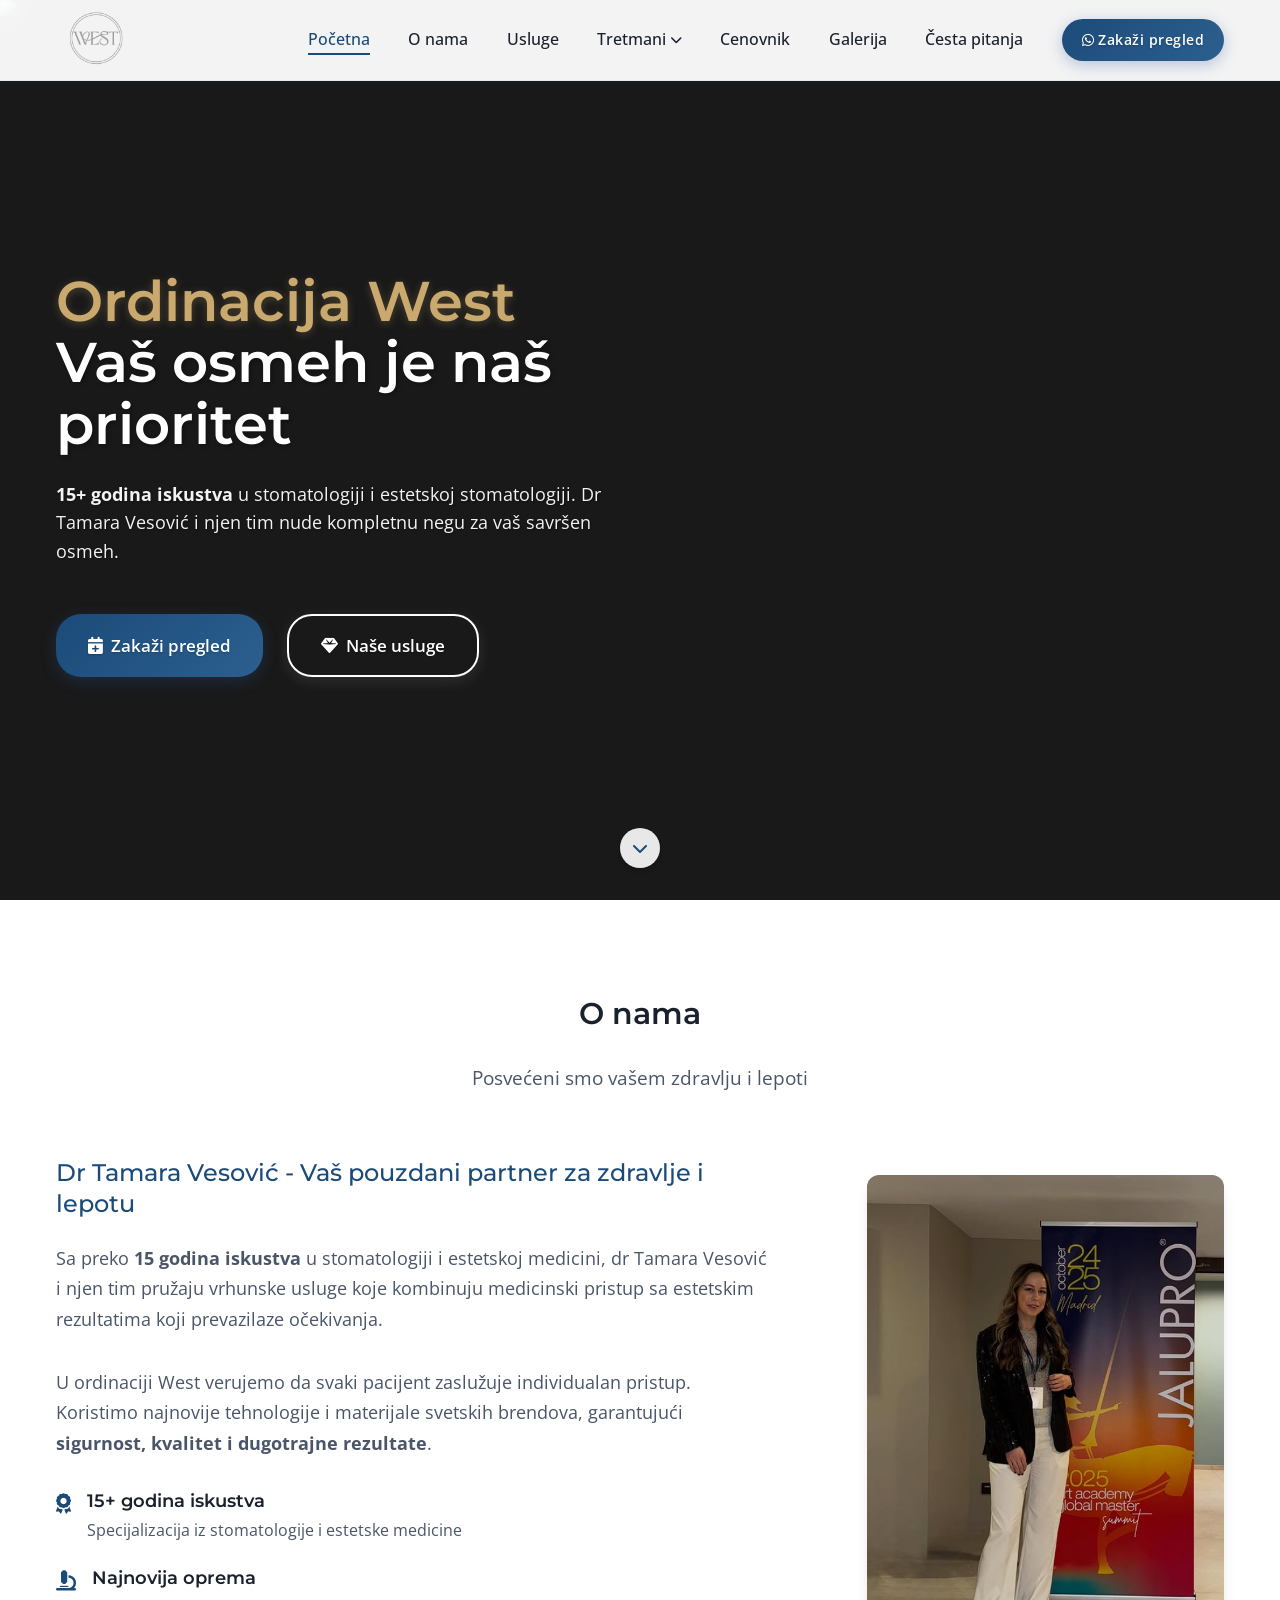
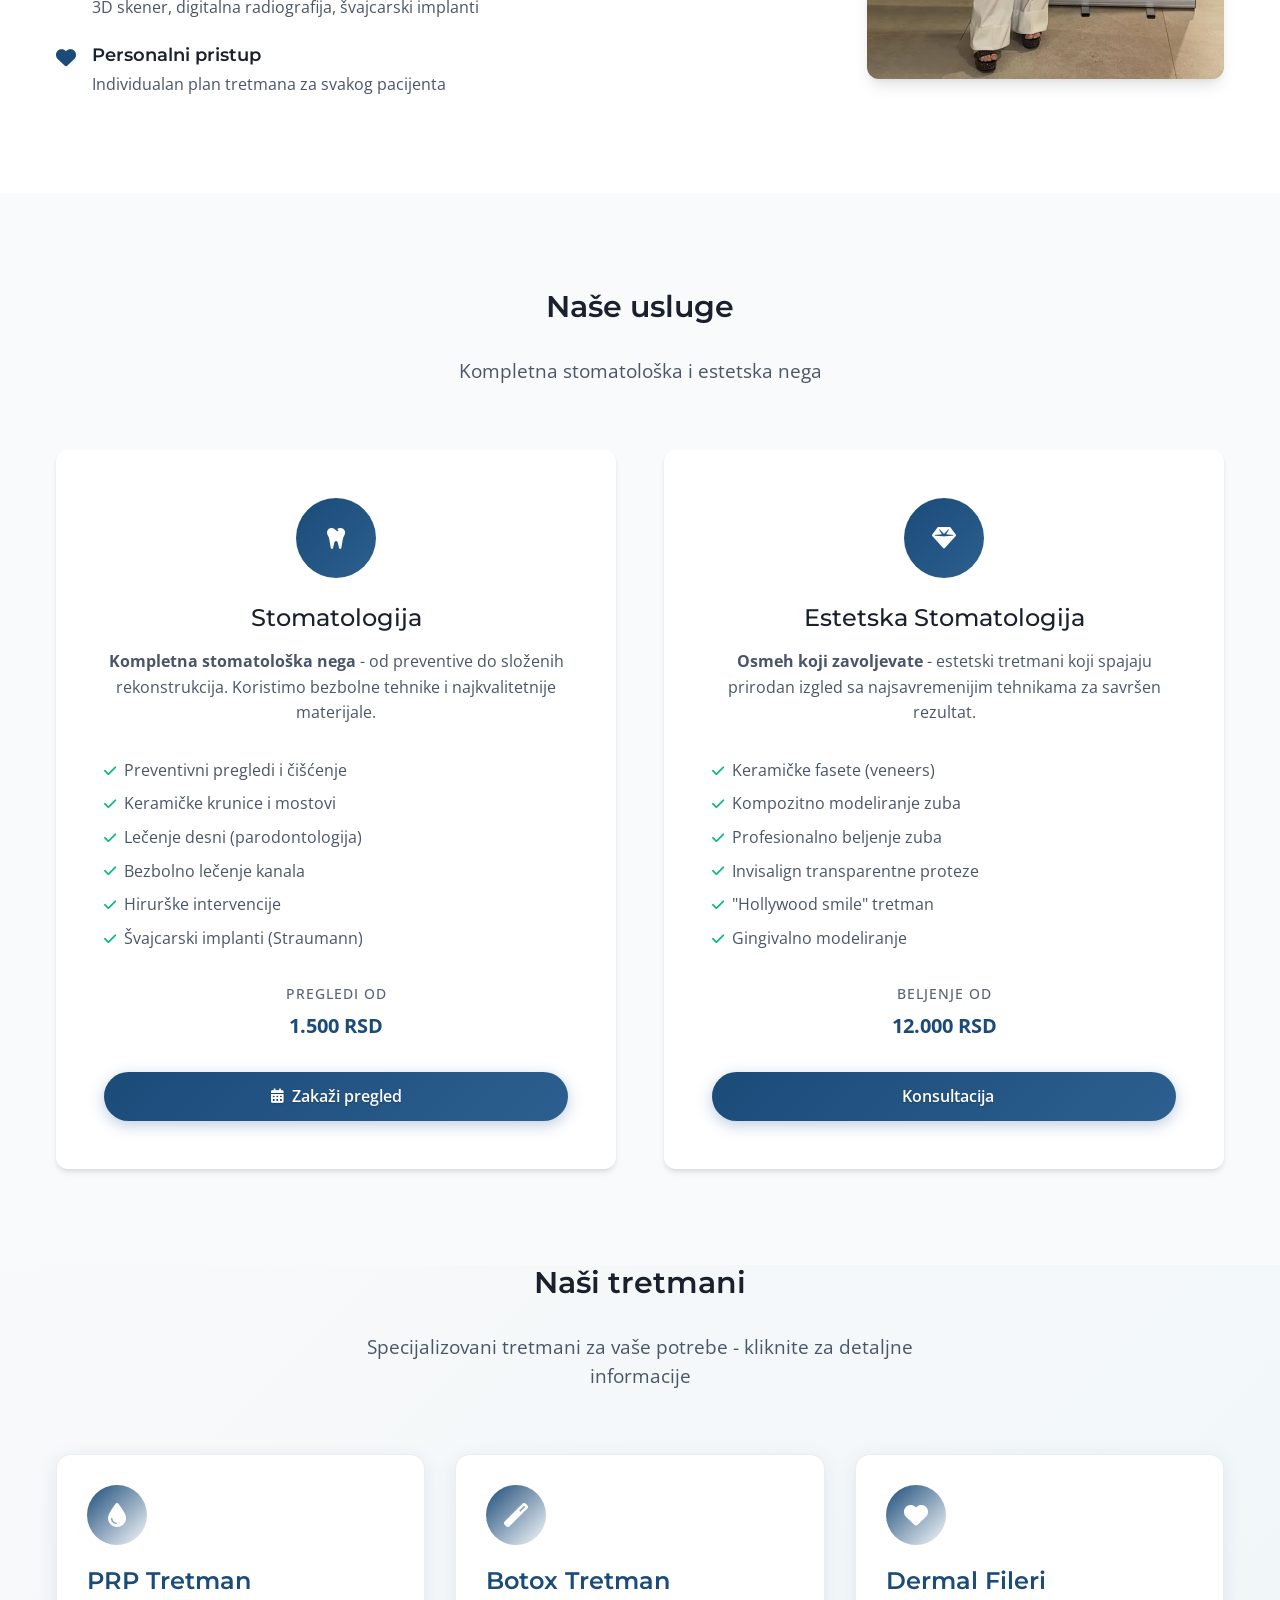
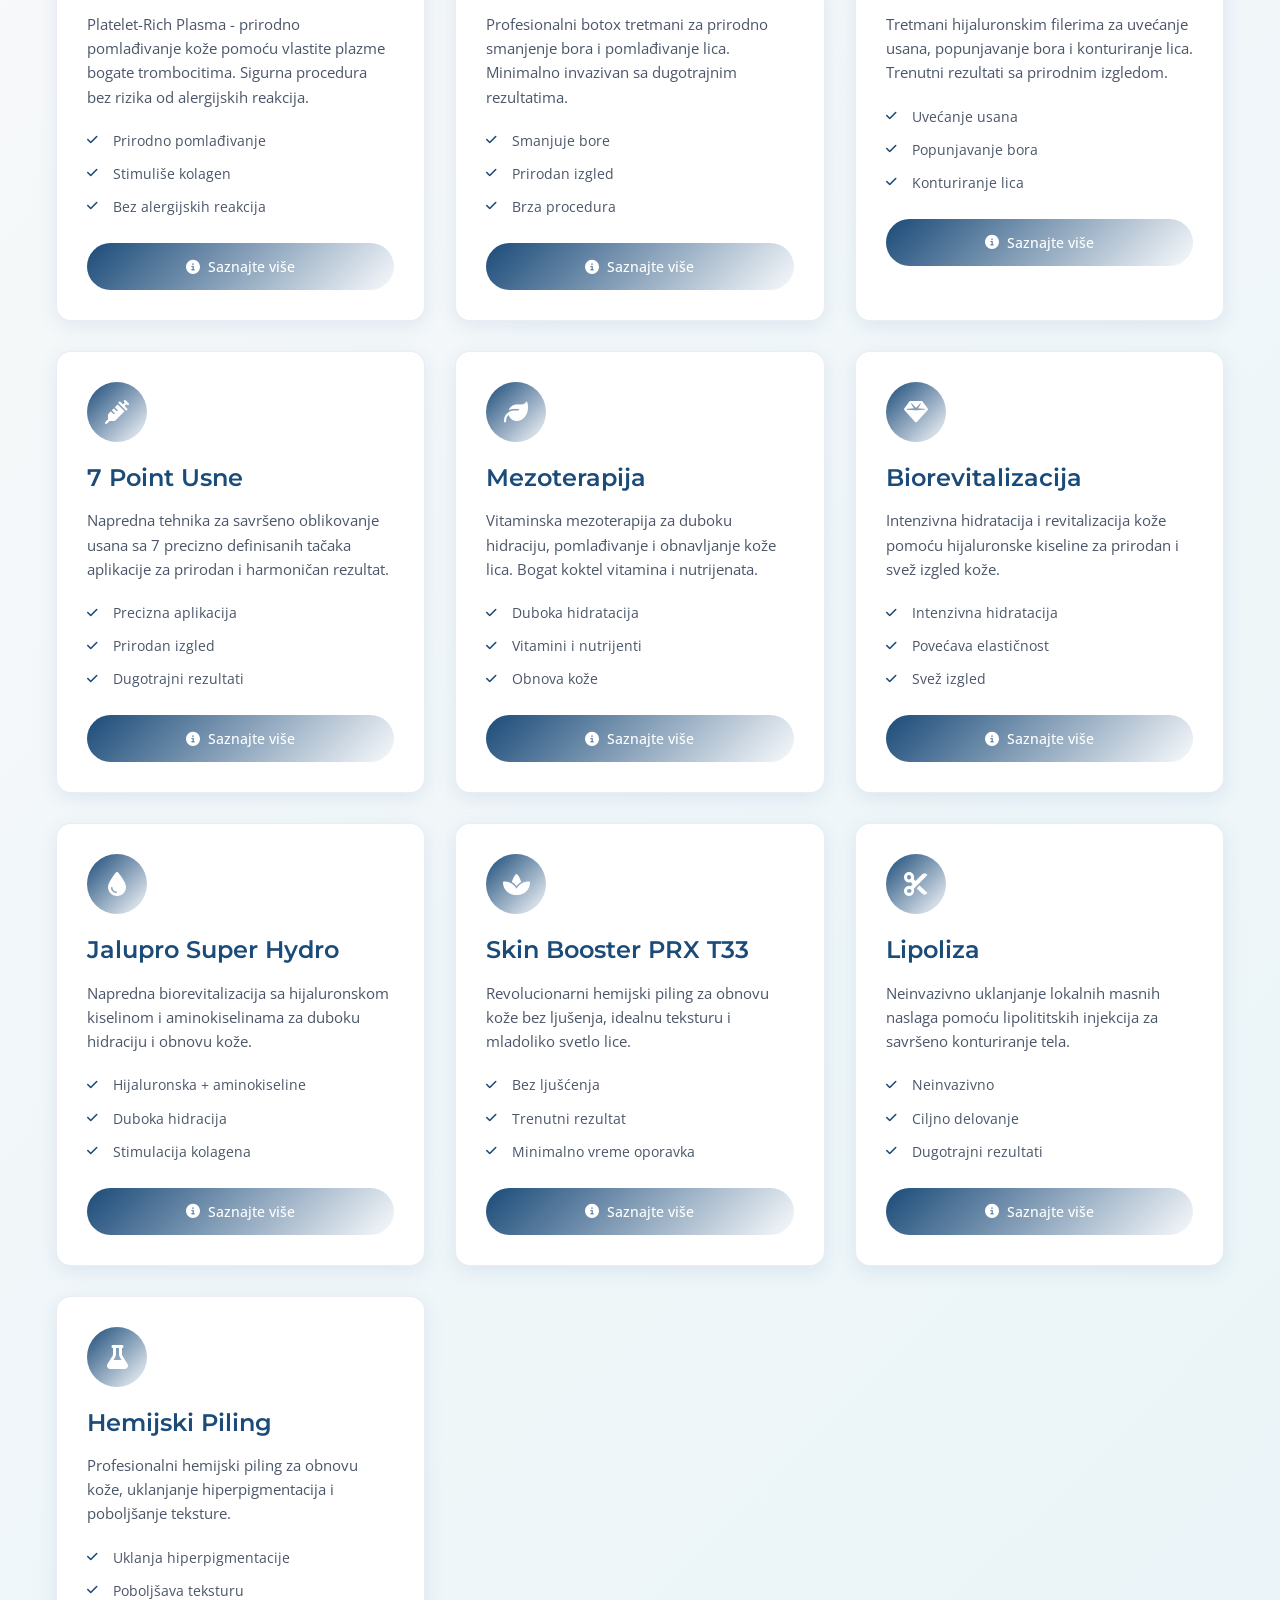
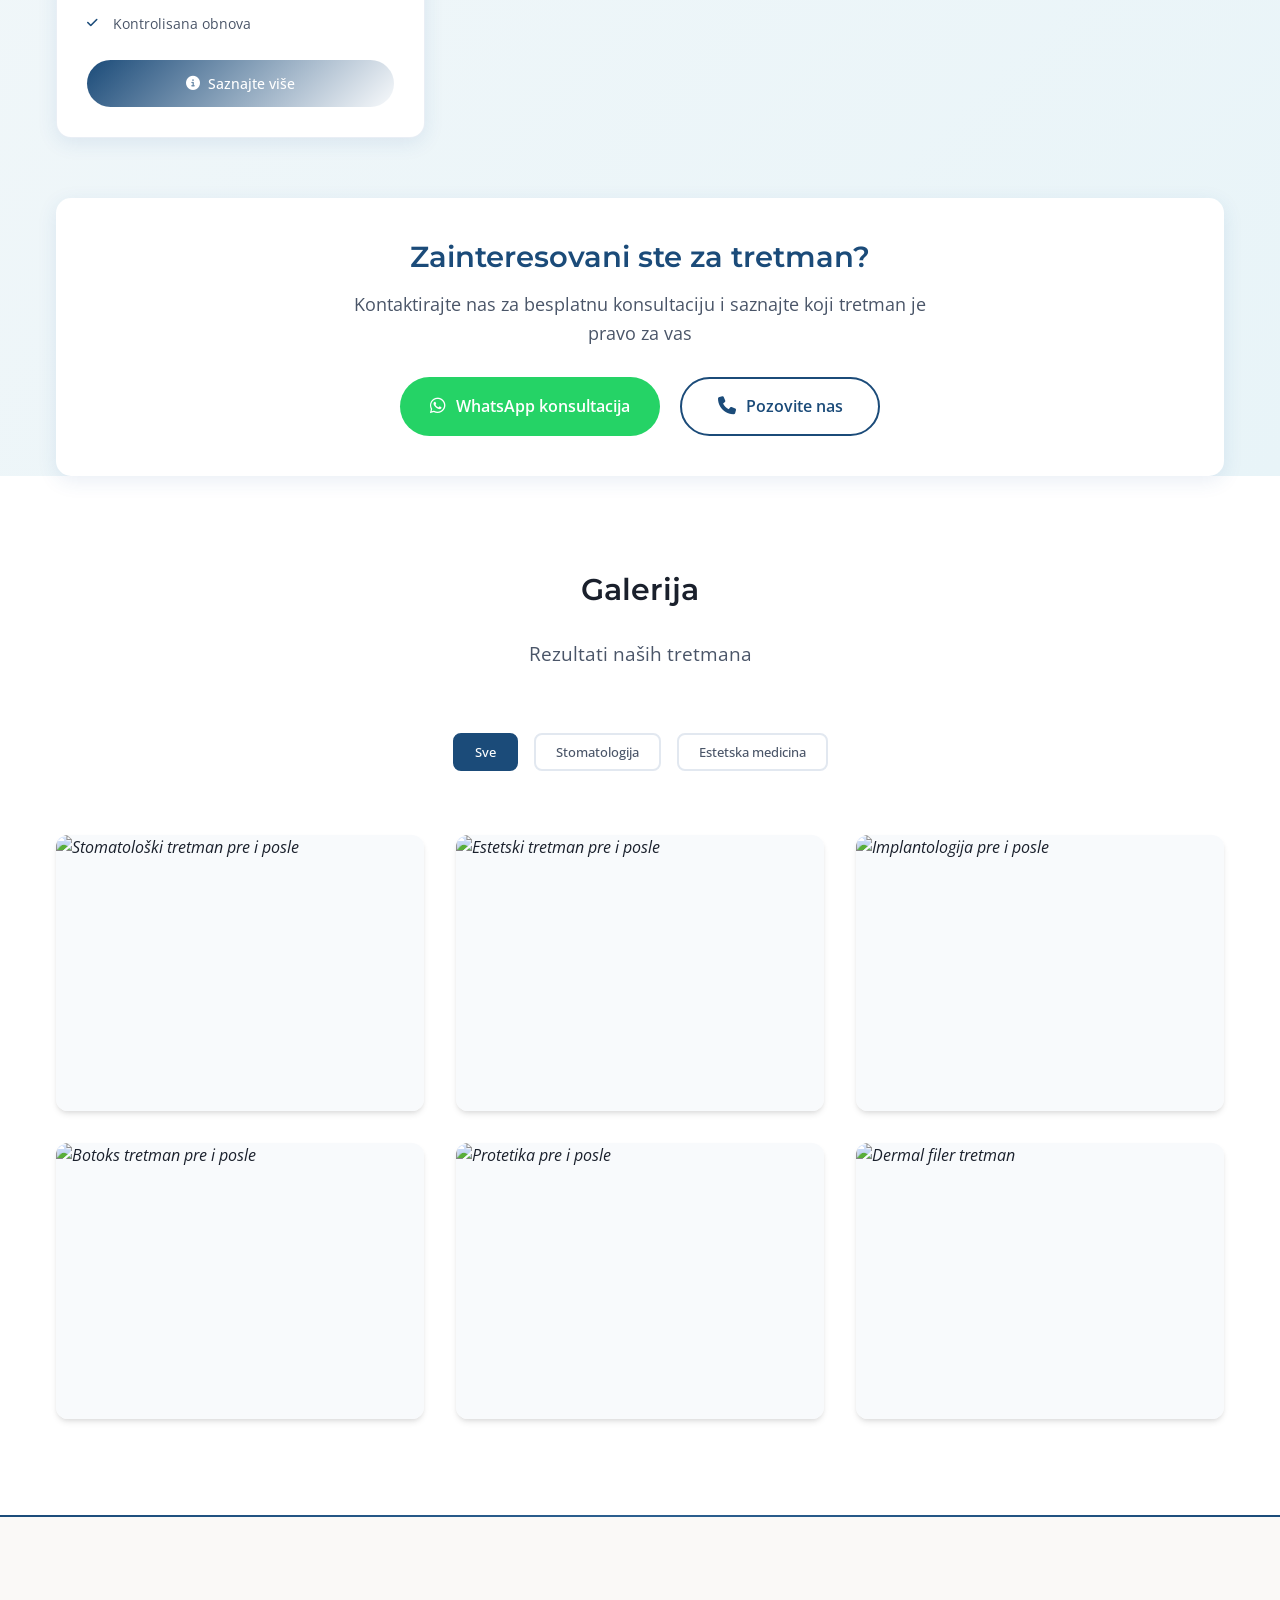
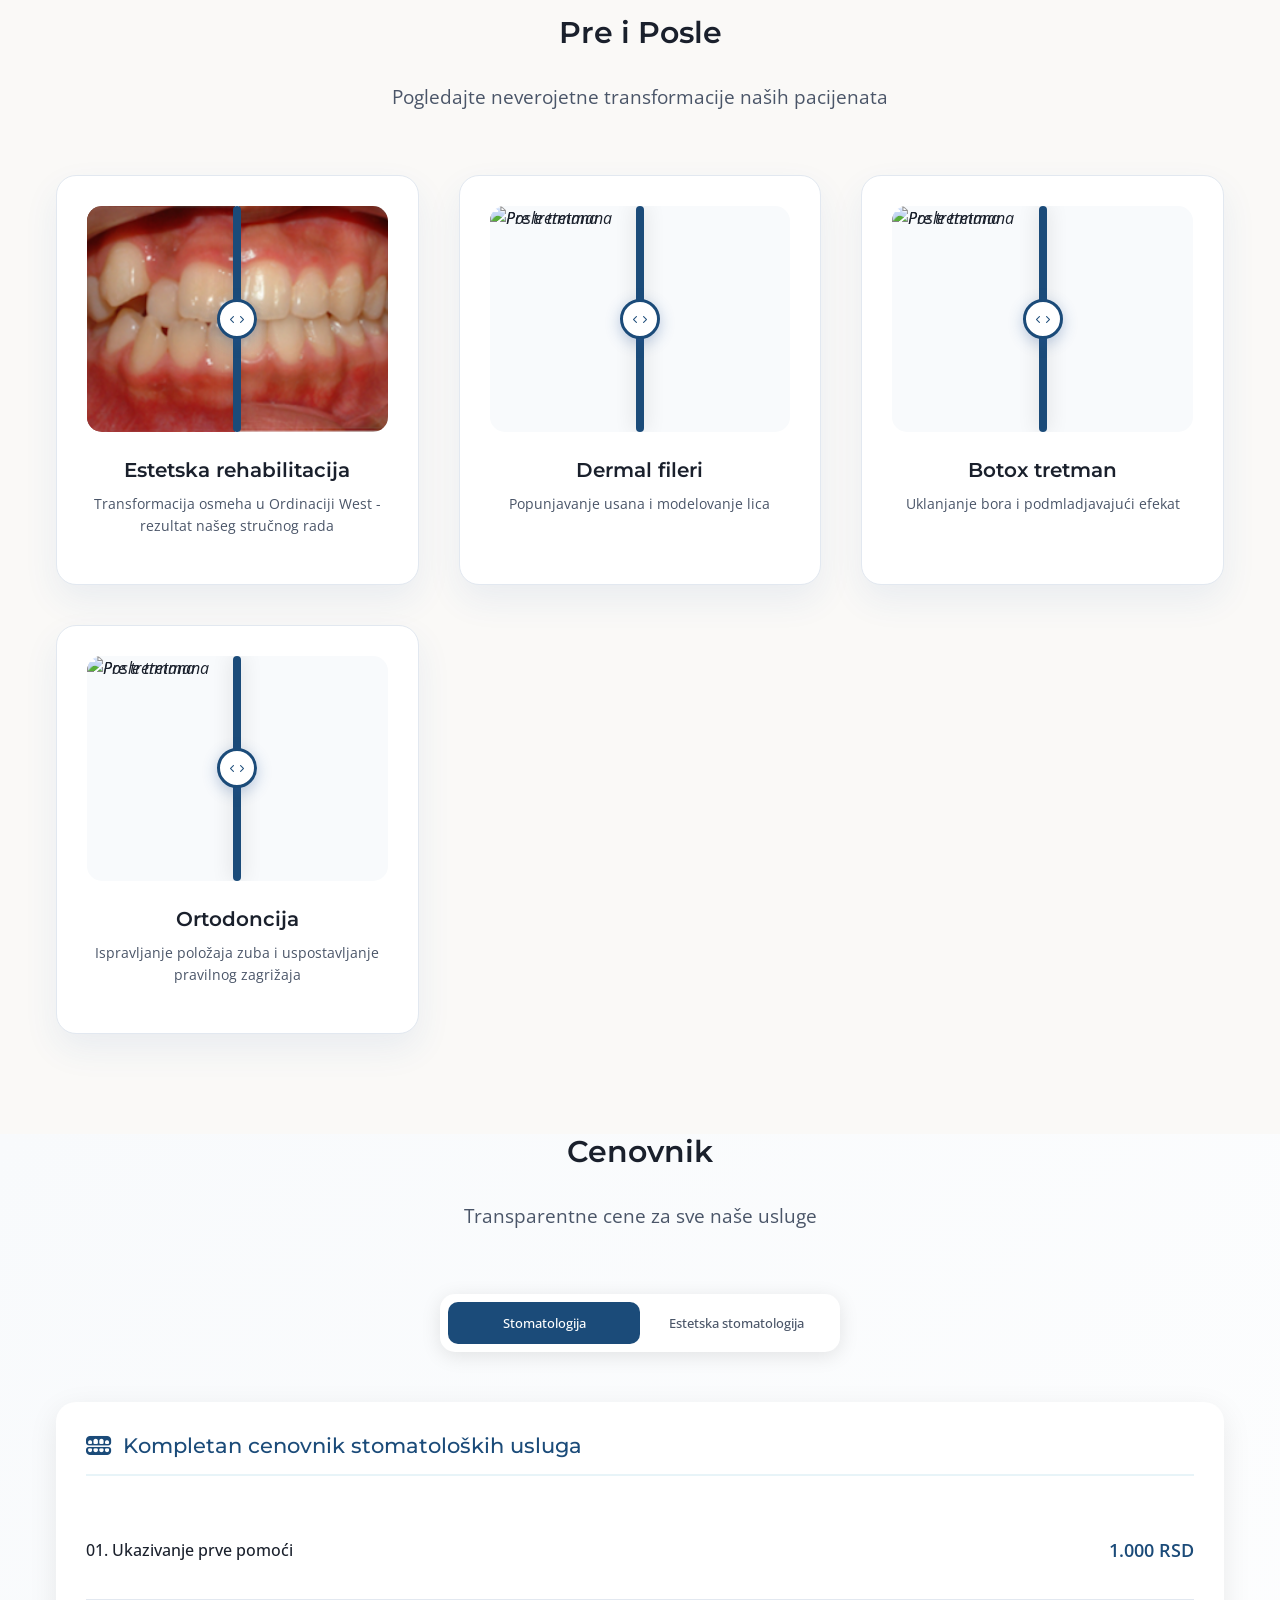
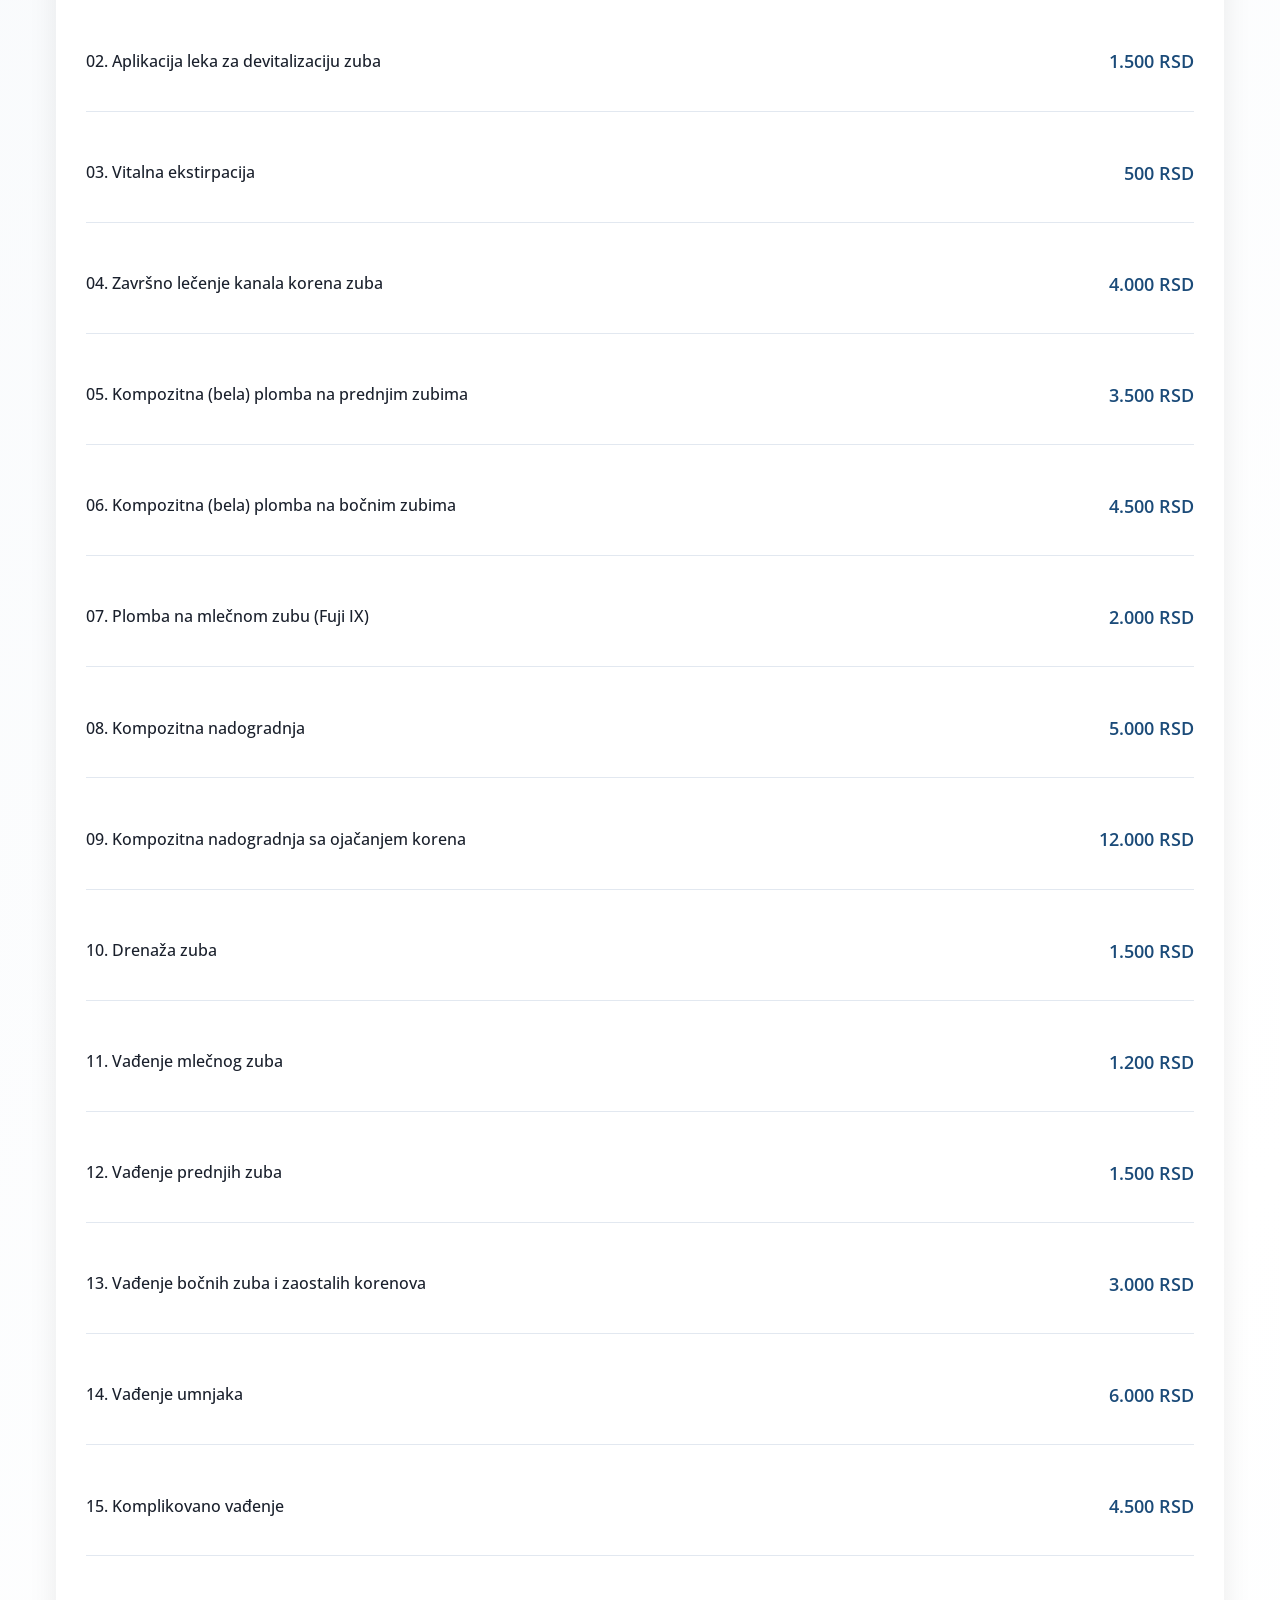
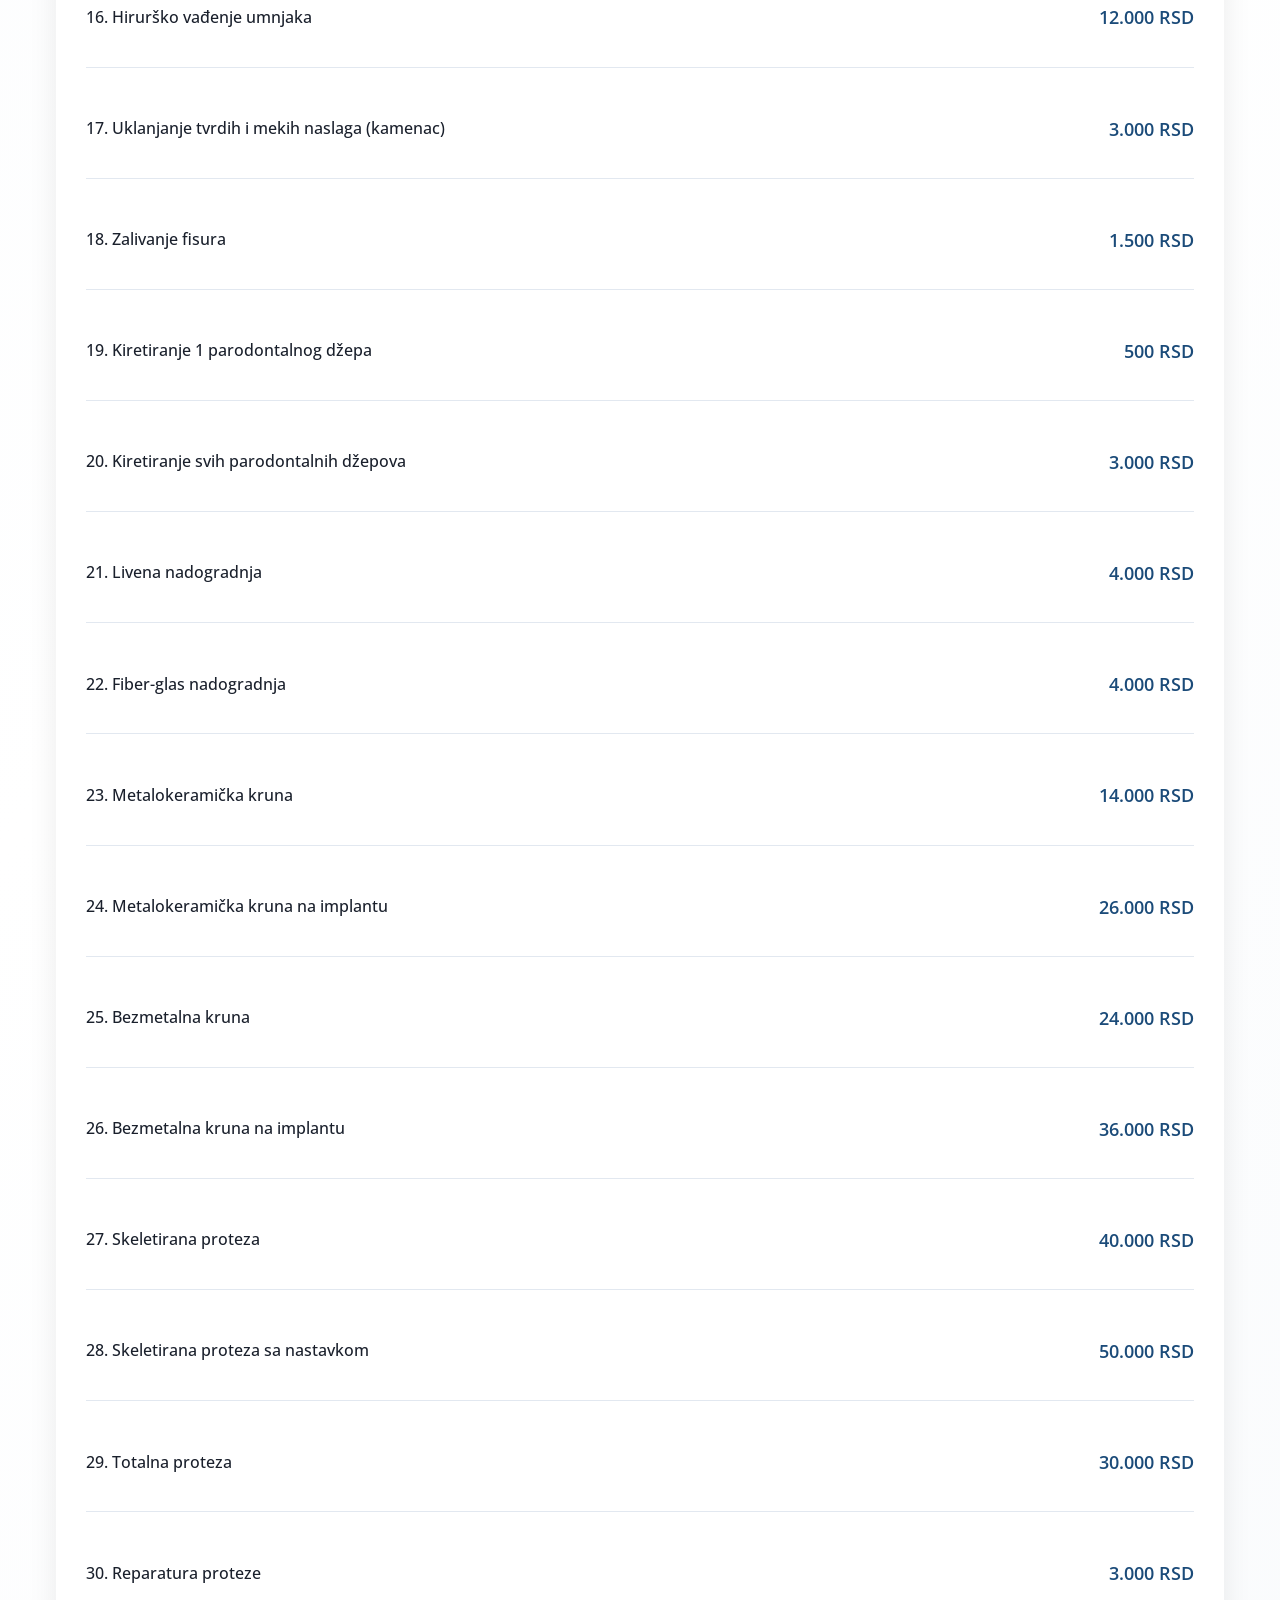
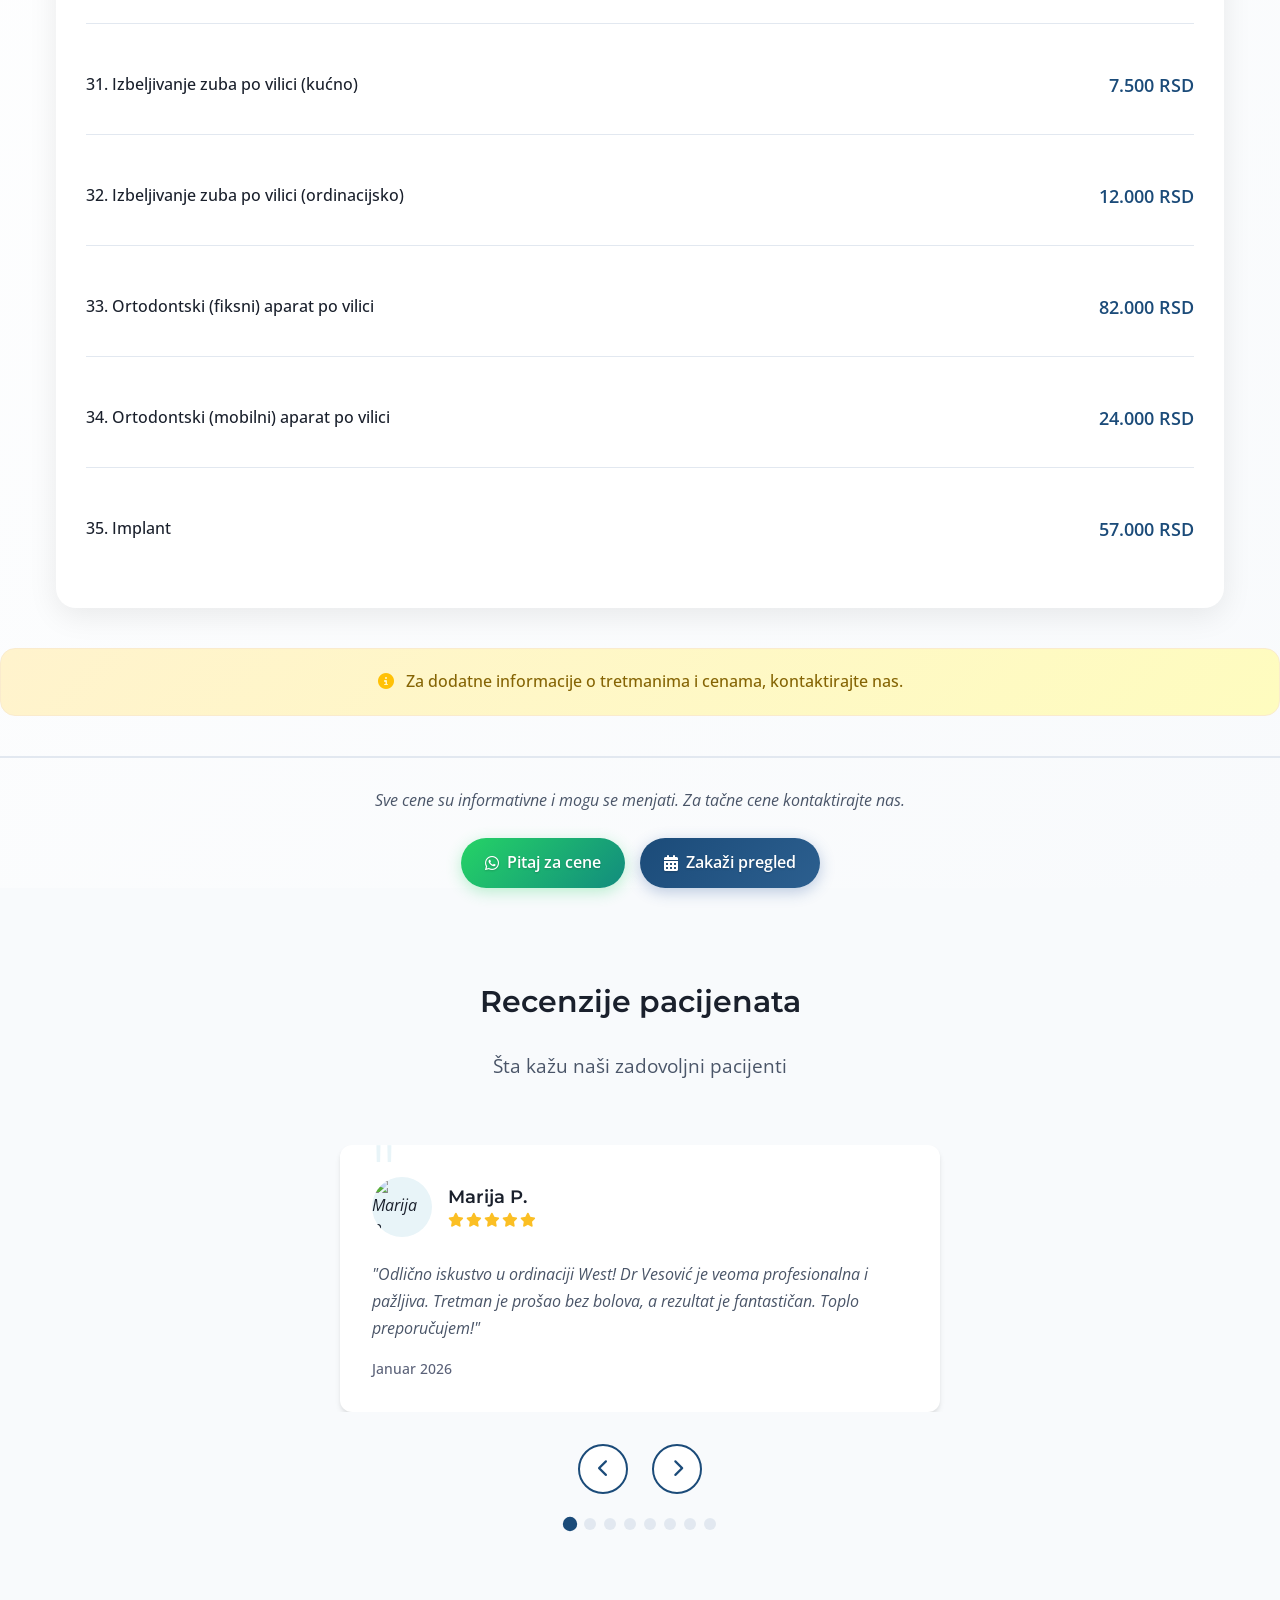
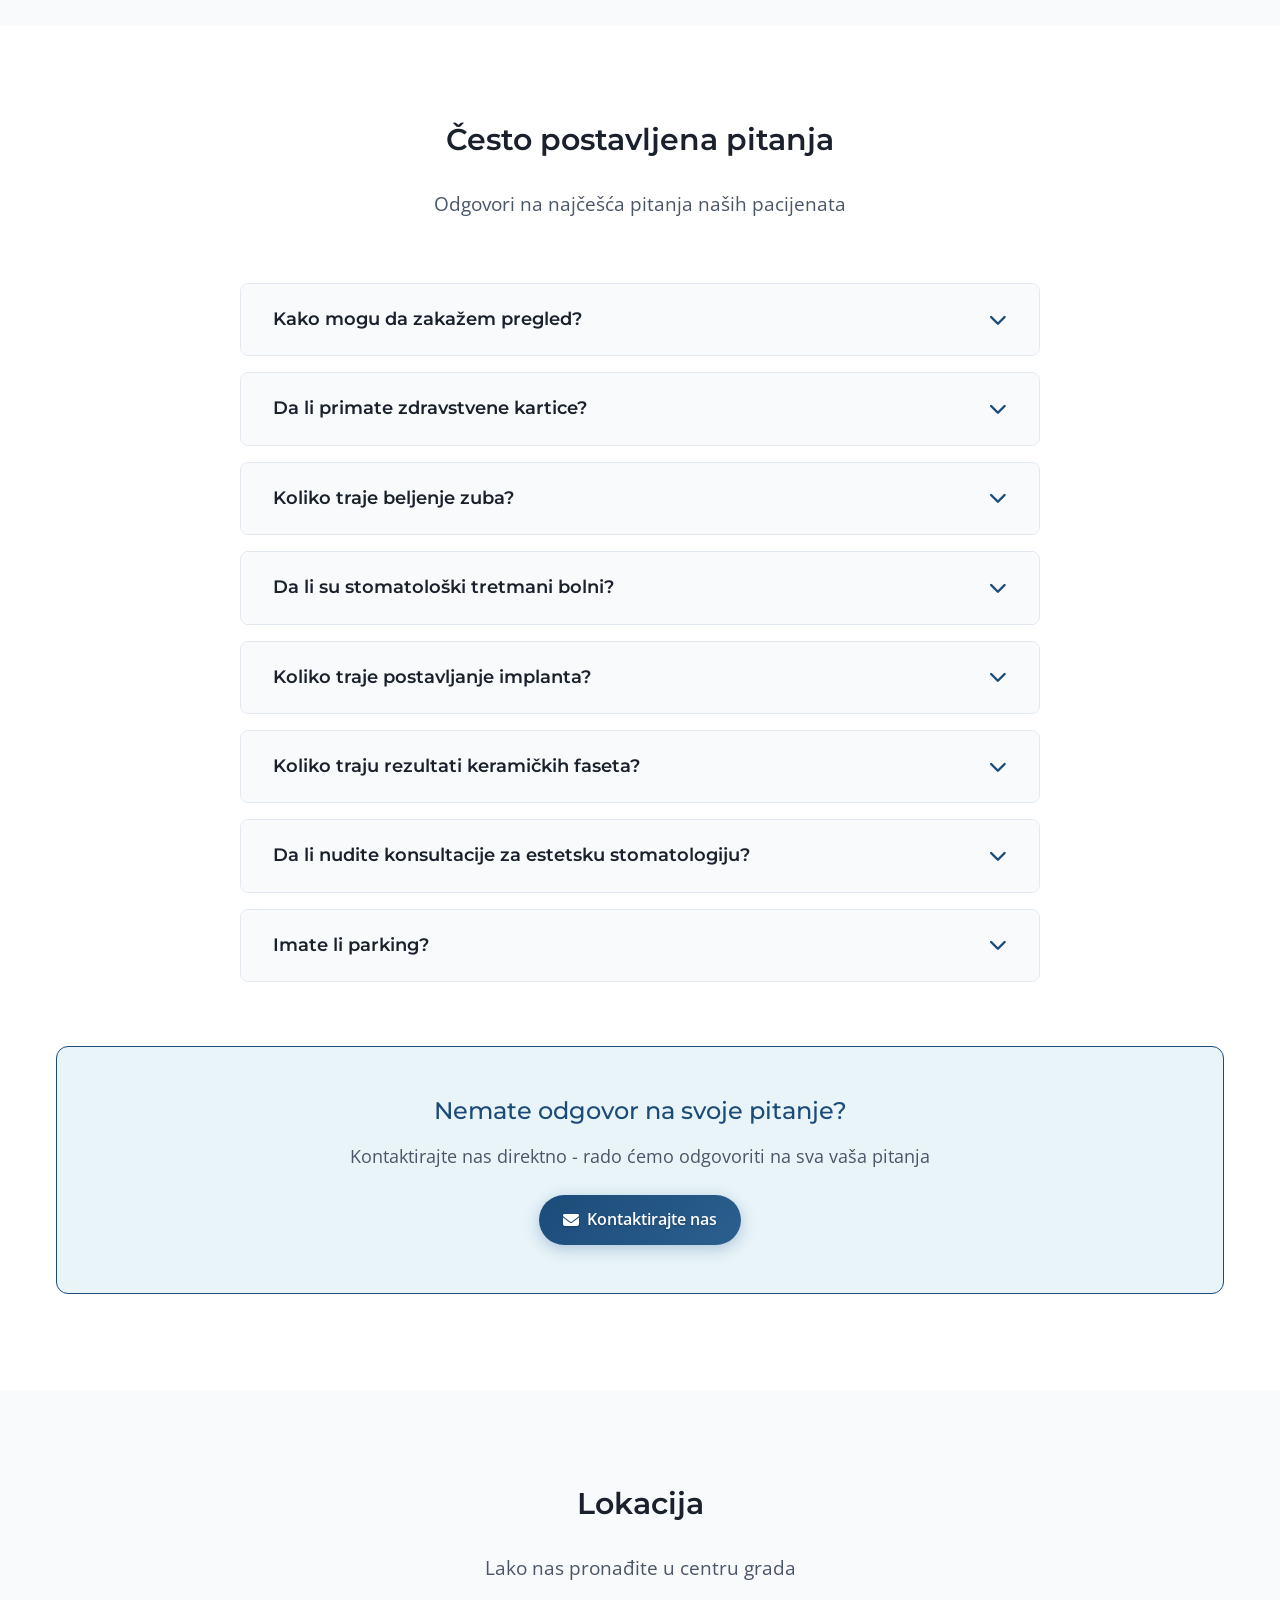
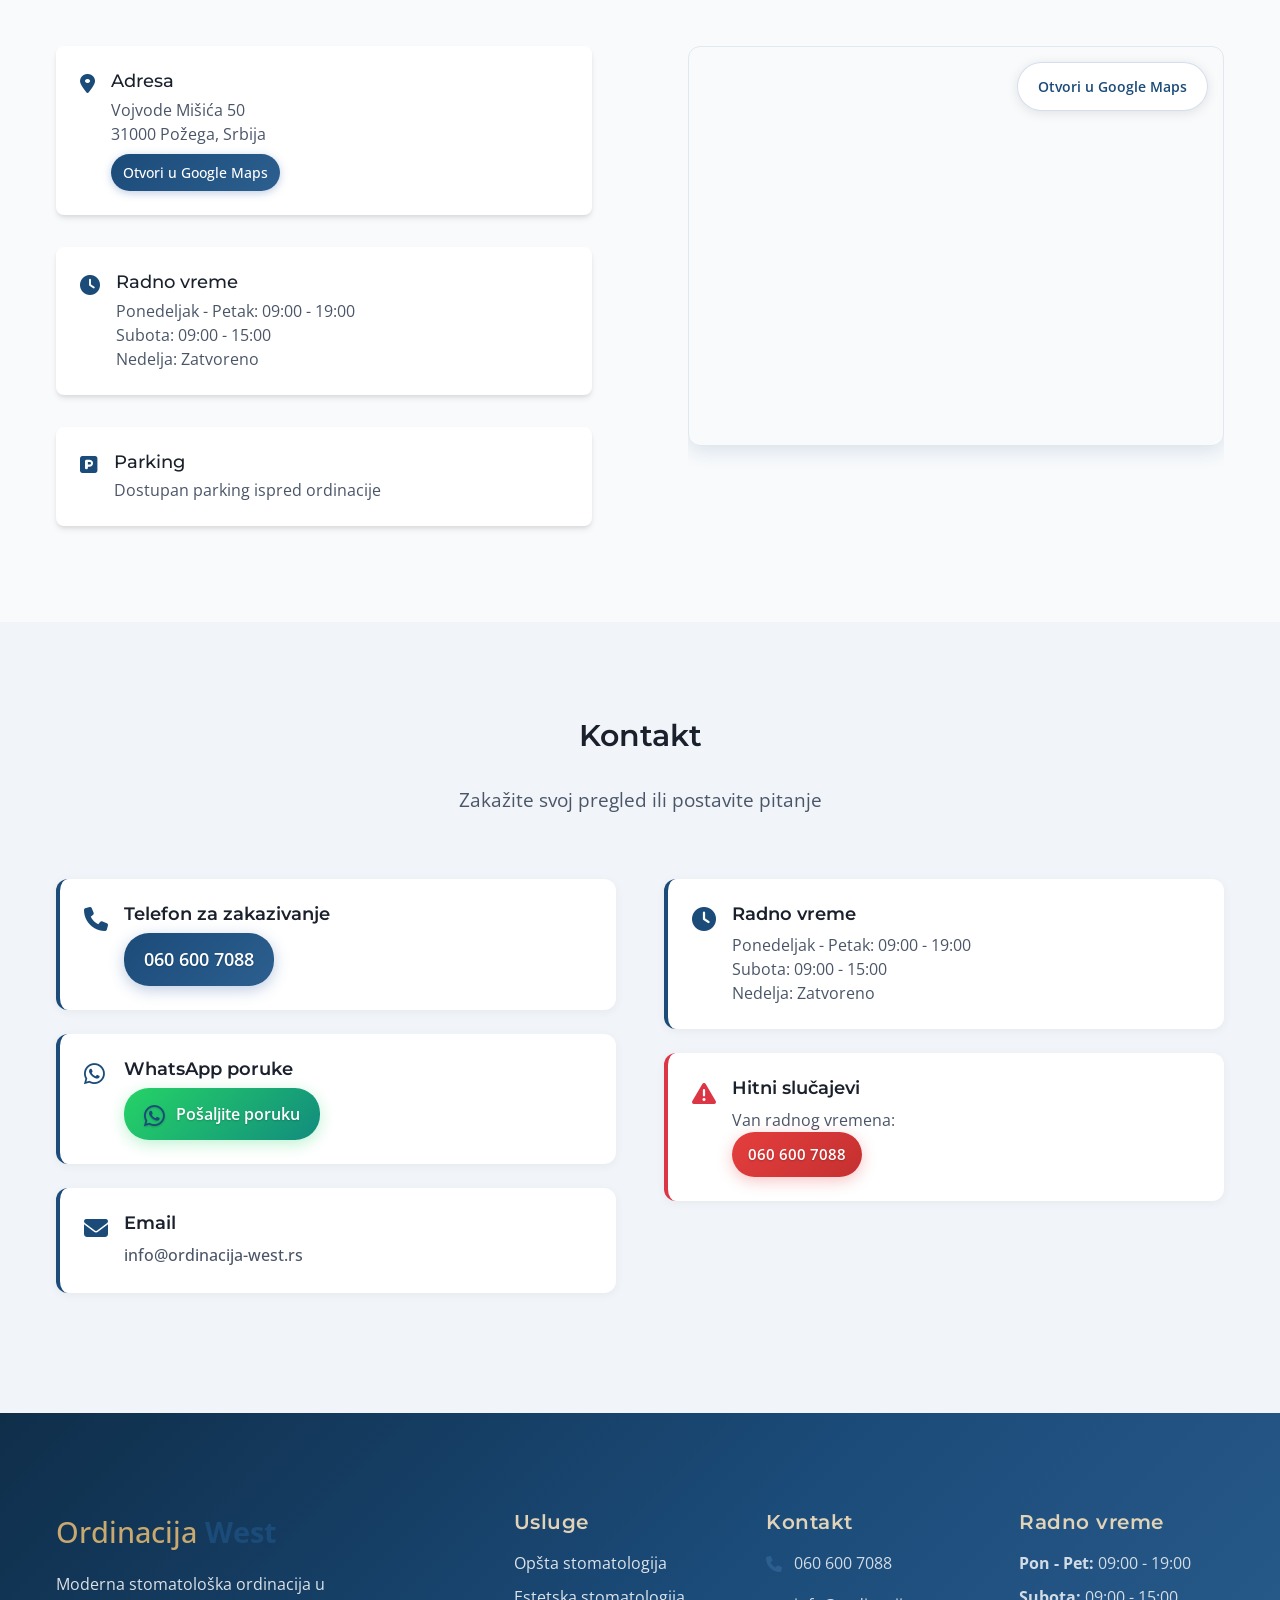
==== index.html @ 23ac1807 "Dopunjavanje tretman stranica sa detaljnim sadrzajem, popravljeni footer stilovi i ikonice" ====
<!DOCTYPE html>
<html lang="sr" dir="ltr">
<head>
    <meta charset="UTF-8">
    <meta name="viewport" content="width=device-width, initial-scale=1.0">
    <meta name="description" content="Ordinacija West - Dr Tamara Vesović | Vrhunska stomatološka i estetska ordinacija u Požegi. Moderna oprema, personalizovan pristup. Botoks, fileri, implantologija. Zakažite pregled!">
    <meta name="keywords" content="stomatolog Požega, zubna ordinacija, estetska medicina, Dr Tamara Vesović, implantologija, botoks tretmani, dermal fileri, ordinacija west">
    <meta name="author" content="Dr Tamara Vesović - Ordinacija West">
    <meta name="robots" content="index, follow">
    <meta name="theme-color" content="#2c5aa0">
    
    <!-- Open Graph -->
    <meta property="og:title" content="Ordinacija West - Dr Tamara Vesović | Požega">
    <meta property="og:description" content="Moderna stomatološka i estetska ordinacija u Požegi. Vrhunski tretmani, iskusno osoblje, najnovija oprema.">
    <meta property="og:type" content="website">
    <meta property="og:url" content="https://ordinacija-west.rs">
    <meta property="og:image" content="https://ordinacija-west.rs/assets/images/og-image.jpg">
    <meta property="og:locale" content="sr_RS">
    
    <!-- Twitter Card -->
    <meta name="twitter:card" content="summary_large_image">
    <meta name="twitter:title" content="Ordinacija West - Stomatologija & Estetska medicina">
    <meta name="twitter:description" content="Moderna ordinacija u Požegi. Dr Tamara Vesović i tim stručnjaka.">
    
    <title>Ordinacija West - Dr Tamara Vesović | Stomatologija & Estetska medicina Požega</title>
    
    <!-- Favicon -->
    <link rel="icon" type="image/x-icon" href="favicon.ico">
    <link rel="apple-touch-icon" sizes="180x180" href="apple-touch-icon.png">
    
    <!-- Preload Critical Resources -->
    <link rel="preload" href="style.css" as="style">
    <link rel="preload" href="script.js" as="script">
    <link rel="preload" href="assets/images/hero-dark.png" as="image">
    
    <!-- Google Fonts -->
    <link rel="preconnect" href="https://fonts.googleapis.com">
    <link rel="preconnect" href="https://fonts.gstatic.com" crossorigin>
    <link href="https://fonts.googleapis.com/css2?family=Montserrat:wght@300;400;500;600;700&family=Open+Sans:wght@300;400;500;600;700&family=Dancing+Script:wght@600;700&display=swap" rel="stylesheet">
    
    <!-- Font Awesome -->
    <link rel="stylesheet" href="https://cdnjs.cloudflare.com/ajax/libs/font-awesome/6.4.0/css/all.min.css" defer>
    
    <!-- Stylesheet -->
    <link rel="stylesheet" href="style.css">
    
    <!-- Structured Data -->
    <script type="application/ld+json">
    {
        "@context": "https://schema.org",
        "@type": "DentalClinic",
        "name": "Ordinacija West",
        "description": "Moderna stomatološka i estetska ordinacija u Požegi",
        "url": "https://ordinacija-west.rs",
        "telephone": "+381606007088",
        "address": {
            "@type": "PostalAddress",
            "streetAddress": "Vojvode Mišića 50",
            "addressLocality": "Požega",
            "postalCode": "31000",
            "addressCountry": "RS"
        },
        "openingHours": [
            "Mo-Fr 09:00-19:00",
            "Sa 09:00-15:00"
        ],
        "priceRange": "$$",
        "medicalSpecialty": ["Dentistry", "Cosmetic Dentistry", "Aesthetic Medicine"],
        "physician": {
            "@type": "Person",
            "name": "Dr Tamara Vesović",
            "jobTitle": "Stomatolog i specijalist estetske medicine"
        }
    }
    </script>
    
</head>
<body>
    <!-- Header -->
    <header class="header" id="header">
        <nav class="navbar">
            <div class="nav-container">
                <!-- Logo -->
                <div class="nav-logo">
                    <a href="#home" aria-label="Početna strana">
                        <img src="assets/images/logowest.png" alt="Ordinacija West Logo" class="logo-img">
                        <span class="logo-text-mobile">Ordinacija West</span>
                    </a>
                </div>
                
                <!-- Navigation Menu -->
                <ul class="nav-menu" id="nav-menu">
                    <li class="nav-item">
                        <a href="#home" class="nav-link" data-section="home">Početna</a>
                    </li>
                    <li class="nav-item">
                        <a href="#about" class="nav-link" data-section="about">O nama</a>
                    </li>
                    <li class="nav-item">
                        <a href="#services" class="nav-link" data-section="services">Usluge</a>
                    </li>
                    <li class="nav-item dropdown">
                        <a href="#tretmani" class="nav-link dropdown-toggle" data-section="tretmani">Tretmani <i class="fas fa-chevron-down"></i></a>
                        <ul class="dropdown-menu">
                            <li><a href="prp-tretman.html" class="dropdown-link">PRP Tretman</a></li>
                            <li><a href="botox-tretman.html" class="dropdown-link">Botox Tretman</a></li>
                            <li><a href="fileri-tretman.html" class="dropdown-link">Dermal Fileri</a></li>
                            <li><a href="usne-7point-tretman.html" class="dropdown-link">7 Point Usne</a></li>
                            <li><a href="mezoterapija-tretman.html" class="dropdown-link">Mezoterapija</a></li>
                            <li><a href="biorevitalizacija-tretman.html" class="dropdown-link">Biorevitalizacija</a></li>
                            <li><a href="jalupro-tretman.html" class="dropdown-link">Jalupro Super Hydro</a></li>
                            <li><a href="prx-t33-tretman.html" class="dropdown-link">Skin Booster PRX T33</a></li>
                            <li><a href="lipoliza-tretman.html" class="dropdown-link">Lipoliza</a></li>
                            <li><a href="hemijski-piling-tretman.html" class="dropdown-link">Hemijski Piling</a></li>
                        </ul>
                    </li>
                    <li class="nav-item">
                        <a href="#pricing" class="nav-link" data-section="pricing">Cenovnik</a>
                    </li>
                    <li class="nav-item">
                        <a href="#gallery" class="nav-link" data-section="gallery">Galerija</a>
                    </li>
                    <li class="nav-item">
                        <a href="#faq" class="nav-link" data-section="faq">Česta pitanja</a>
                    </li>
        
                    <li class="nav-item">
                        <a href="https://wa.me/381606007088?text=Dobar%20dan%21%20%C5%BDelim%20da%20zaka%C5%BEem%20pregled%20u%20Ordinaciji%20West.%20Kada%20imate%20slobodan%20termin%3F" 
                           target="_blank" class="nav-link cta-nav">
                            <i class="fab fa-whatsapp"></i>
                            Zakaži pregled
                        </a>
                    </li>
                </ul>
                
                <!-- Hamburger Menu -->
                <div class="hamburger" id="hamburger" aria-label="Meni">
                    <span class="bar"></span>
                    <span class="bar"></span>
                    <span class="bar"></span>
                </div>
            </div>
        </nav>
    </header>

    <main>
        <!-- Hero Section -->
        <section class="hero" id="home">
            <!-- Background Image -->
            <div class="hero-background">
                <img src="assets/images/hero-dark.png" alt="Moderna stomatološka ordinacija West u Požegi - Dr Tamara Vesović" class="hero-bg-img" loading="eager">
                <div class="hero-overlay"></div>
            </div>
            
            <div class="hero-container">
                <div class="hero-content">
                    <h1 class="hero-title fade-in">
                        <span class="hero-highlight">Ordinacija West</span>
                        <br>Vaš osmeh je naš prioritet
                    </h1>
                    <p class="hero-subtitle fade-in">
                        <strong>15+ godina iskustva</strong> u stomatologiji i estetskoj stomatologiji. 
                        Dr Tamara Vesović i njen tim nude kompletnu negu za vaš savršen osmeh.
                    </p>
                    <div class="hero-buttons fade-in">
                        <a href="#contact" class="btn btn-primary btn-large" data-section="contact">
                            <i class="fas fa-calendar-plus"></i>
                            Zakaži pregled
                        </a>
                        <a href="#services" class="btn btn-secondary btn-large" data-section="services">
                            <i class="fas fa-gem"></i>
                            Naše usluge
                        </a>
                    </div>
                    
                </div>
                    </div>
                </div>
            </div>
            
            <div class="hero-scroll">
                <a href="#about" class="scroll-down" data-section="about" aria-label="Pomeri se dole">
                    <i class="fas fa-chevron-down"></i>
                </a>
            </div>
        </section>

        <!-- About Section -->
        <section class="about" id="about">
            <div class="container">
                <div class="section-header">
                    <h2 class="section-title fade-in">O nama</h2>
                    <p class="section-subtitle fade-in">
                        Posvećeni smo vašem zdravlju i lepoti
                    </p>
                </div>
                
                <div class="about-content">
                    <div class="about-text fade-in">
                        <h3>Dr Tamara Vesović - Vaš pouzdani partner za zdravlje i lepotu</h3>
                        <p class="about-description">
                            Sa preko <strong>15 godina iskustva</strong> u stomatologiji i estetskoj medicini, 
                            dr Tamara Vesović i njen tim pružaju vrhunske usluge koje kombinuju medicinski pristup 
                            sa estetskim rezultatima koji prevazilaze očekivanja.
                        </p>
                        <p class="about-description">
                            U ordinaciji West verujemo da svaki pacijent zaslužuje individualan pristup. 
                            Koristimo najnovije tehnologije i materijale svetskih brendova, garantujući 
                            <strong>sigurnost, kvalitet i dugotrajne rezultate</strong>.
                        </p>
                        
                        <div class="about-features">
                            <div class="feature">
                                <i class="fas fa-award"></i>
                                <div>
                                    <h4>15+ godina iskustva</h4>
                                    <p>Specijalizacija iz stomatologije i estetske medicine</p>
                                </div>
                            </div>
                            <div class="feature">
                                <i class="fas fa-microscope"></i>
                                <div>
                                    <h4>Najnovija oprema</h4>
                                    <p>3D skener, digitalna radiografija, švajcarski implanti</p>
                                </div>
                            </div>
                            <div class="feature">
                                <i class="fas fa-heart"></i>
                                <div>
                                    <h4>Personalni pristup</h4>
                                    <p>Individualan plan tretmana za svakog pacijenta</p>
                                </div>
                            </div>
                        </div>
                    </div>
                    
                    <div class="about-image fade-in">
                        <img src="assets/images/DrTamara.png" alt="Dr Tamara Vesović - Stomatolog i specijalist estetske medicine" class="doctor-img">
                    </div>
                </div>
            </div>
        </section>

        <!-- Services Section -->
        <section class="services" id="services">
            <div class="container">
                <div class="section-header">
                    <h2 class="section-title fade-in">Naše usluge</h2>
                    <p class="section-subtitle fade-in">
                        Kompletna stomatološka i estetska nega
                    </p>
                </div>
                
                <div class="services-grid">
                    <!-- Stomatologija -->
                    <div class="service-card fade-in">
                        <div class="service-icon">
                            <i class="fas fa-tooth"></i>
                        </div>
                        <h3 class="service-title">Stomatologija</h3>
                        <p class="service-description">
                            <strong>Kompletna stomatološka nega</strong> - od preventive do složenih rekonstrukcija. 
                            Koristimo bezbolne tehnike i najkvalitetnije materijale.
                        </p>
                        <ul class="service-list">
                            <li><i class="fas fa-check"></i> Preventivni pregledi i čišćenje</li>
                            <li><i class="fas fa-check"></i> Keramičke krunice i mostovi</li>
                            <li><i class="fas fa-check"></i> Lečenje desni (parodontologija)</li>
                            <li><i class="fas fa-check"></i> Bezbolno lečenje kanala</li>
                            <li><i class="fas fa-check"></i> Hirurške intervencije</li>
                            <li><i class="fas fa-check"></i> Švajcarski implanti (Straumann)</li>
                        </ul>
                        <div class="service-price">
                            <span class="price-from">Pregledi od</span>
                            <span class="price-amount">1.500 RSD</span>
                        </div>
                        <a href="#contact" class="service-btn btn-primary" data-section="contact">
                            <i class="fas fa-calendar-alt"></i>
                            Zakaži pregled
                        </a>
                    </div>
                    
                    <!-- Estetska medicina -->
                    <div class="service-card fade-in">
                        <div class="service-icon">
                            <i class="fas fa-gem"></i>
                        </div>
                        <h3 class="service-title">Estetska Stomatologija</h3>
                        <p class="service-description">
                            <strong>Osmeh koji zavoljevate</strong> - estetski tretmani koji spajaju prirodan izgled 
                            sa najsavremenijim tehnikama za savršen rezultat.
                        </p>
                        <ul class="service-list">
                            <li><i class="fas fa-check"></i> Keramičke fasete (veneers)</li>
                            <li><i class="fas fa-check"></i> Kompozitno modeliranje zuba</li>
                            <li><i class="fas fa-check"></i> Profesionalno beljenje zuba</li>
                            <li><i class="fas fa-check"></i> Invisalign transparentne proteze</li>
                            <li><i class="fas fa-check"></i> "Hollywood smile" tretman</li>
                            <li><i class="fas fa-check"></i> Gingivalno modeliranje</li>
                        </ul>
                        <div class="service-price">
                            <span class="price-from">Beljenje od</span>
                            <span class="price-amount">12.000 RSD</span>
                        </div>
                        <a href="#contact" class="service-btn btn-secondary" data-section="contact">
                            <i class="fas fa-sparkles"></i>
                            Konsultacija
                        </a>
                    </div>
                </div>
            </div>
        </section>

        <!-- Treatments Section -->
        <section class="treatments" id="tretmani">
            <div class="container">
                <div class="section-header">
                    <h2 class="section-title fade-in">Naši tretmani</h2>
                    <p class="section-subtitle fade-in">
                        Specijalizovani tretmani za vaše potrebe - kliknite za detaljne informacije
                    </p>
                </div>
                
                <div class="treatments-grid">
                    <div class="treatment-card fade-in">
                        <div class="treatment-icon">
                            <i class="fas fa-tint"></i>
                        </div>
                        <h3>PRP Tretman</h3>
                        <p>Platelet-Rich Plasma - prirodno pomlađivanje kože pomoću vlastite plazme bogate trombocitima. Sigurna procedura bez rizika od alergijskih reakcija.</p>
                        <ul class="treatment-benefits">
                            <li><i class="fas fa-check"></i> Prirodno pomlađivanje</li>
                            <li><i class="fas fa-check"></i> Stimuliše kolagen</li>
                            <li><i class="fas fa-check"></i> Bez alergijskih reakcija</li>
                        </ul>
                        <a href="prp-tretman.html" class="treatment-btn">
                            <i class="fas fa-info-circle"></i>
                            Saznajte više
                        </a>
                    </div>

                    <div class="treatment-card fade-in">
                        <div class="treatment-icon">
                            <i class="fas fa-magic"></i>
                        </div>
                        <h3>Botox Tretman</h3>
                        <p>Profesionalni botox tretmani za prirodno smanjenje bora i pomlađivanje lica. Minimalno invazivan sa dugotrajnim rezultatima.</p>
                        <ul class="treatment-benefits">
                            <li><i class="fas fa-check"></i> Smanjuje bore</li>
                            <li><i class="fas fa-check"></i> Prirodan izgled</li>
                            <li><i class="fas fa-check"></i> Brza procedura</li>
                        </ul>
                        <a href="botox-tretman.html" class="treatment-btn">
                            <i class="fas fa-info-circle"></i>
                            Saznajte više
                        </a>
                    </div>

                    <div class="treatment-card fade-in">
                        <div class="treatment-icon">
                            <i class="fas fa-heart"></i>
                        </div>
                        <h3>Dermal Fileri</h3>
                        <p>Tretmani hijaluronskim filerima za uvećanje usana, popunjavanje bora i konturiranje lica. Trenutni rezultati sa prirodnim izgledom.</p>
                        <ul class="treatment-benefits">
                            <li><i class="fas fa-check"></i> Uvećanje usana</li>
                            <li><i class="fas fa-check"></i> Popunjavanje bora</li>
                            <li><i class="fas fa-check"></i> Konturiranje lica</li>
                        </ul>
                        <a href="fileri-tretman.html" class="treatment-btn">
                            <i class="fas fa-info-circle"></i>
                            Saznajte više
                        </a>
                    </div>

                    <div class="treatment-card fade-in">
                        <div class="treatment-icon">
                            <i class="fas fa-syringe"></i>
                        </div>
                        <h3>7 Point Usne</h3>
                        <p>Napredna tehnika za savršeno oblikovanje usana sa 7 precizno definisanih tačaka aplikacije za prirodan i harmoničan rezultat.</p>
                        <ul class="treatment-benefits">
                            <li><i class="fas fa-check"></i> Precizna aplikacija</li>
                            <li><i class="fas fa-check"></i> Prirodan izgled</li>
                            <li><i class="fas fa-check"></i> Dugotrajni rezultati</li>
                        </ul>
                        <a href="usne-7point-tretman.html" class="treatment-btn">
                            <i class="fas fa-info-circle"></i>
                            Saznajte više
                        </a>
                    </div>

                    <div class="treatment-card fade-in">
                        <div class="treatment-icon">
                            <i class="fas fa-leaf"></i>
                        </div>
                        <h3>Mezoterapija</h3>
                        <p>Vitaminska mezoterapija za duboku hidraciju, pomlađivanje i obnavljanje kože lica. Bogat koktel vitamina i nutrijenata.</p>
                        <ul class="treatment-benefits">
                            <li><i class="fas fa-check"></i> Duboka hidratacija</li>
                            <li><i class="fas fa-check"></i> Vitamini i nutrijenti</li>
                            <li><i class="fas fa-check"></i> Obnova kože</li>
                        </ul>
                        <a href="mezoterapija-tretman.html" class="treatment-btn">
                            <i class="fas fa-info-circle"></i>
                            Saznajte više
                        </a>
                    </div>

                    <div class="treatment-card fade-in">
                        <div class="treatment-icon">
                            <i class="fas fa-gem"></i>
                        </div>
                        <h3>Biorevitalizacija</h3>
                        <p>Intenzivna hidratacija i revitalizacija kože pomoću hijaluronske kiseline za prirodan i svež izgled kože.</p>
                        <ul class="treatment-benefits">
                            <li><i class="fas fa-check"></i> Intenzivna hidratacija</li>
                            <li><i class="fas fa-check"></i> Povećava elastičnost</li>
                            <li><i class="fas fa-check"></i> Svež izgled</li>
                        </ul>
                        <a href="biorevitalizacija-tretman.html" class="treatment-btn">
                            <i class="fas fa-info-circle"></i>
                            Saznajte više
                        </a>
                    </div>

                    <div class="treatment-card fade-in">
                        <div class="treatment-icon">
                            <i class="fas fa-droplet"></i>
                        </div>
                        <h3>Jalupro Super Hydro</h3>
                        <p>Napredna biorevitalizacija sa hijaluronskom kiselinom i aminokiselinama za duboku hidraciju i obnovu kože.</p>
                        <ul class="treatment-benefits">
                            <li><i class="fas fa-check"></i> Hijaluronska + aminokiseline</li>
                            <li><i class="fas fa-check"></i> Duboka hidracija</li>
                            <li><i class="fas fa-check"></i> Stimulacija kolagena</li>
                        </ul>
                        <a href="jalupro-tretman.html" class="treatment-btn">
                            <i class="fas fa-info-circle"></i>
                            Saznajte više
                        </a>
                    </div>

                    <div class="treatment-card fade-in">
                        <div class="treatment-icon">
                            <i class="fas fa-spa"></i>
                        </div>
                        <h3>Skin Booster PRX T33</h3>
                        <p>Revolucionarni hemijski piling za obnovu kože bez ljušenja, idealnu teksturu i mladoliko svetlo lice.</p>
                        <ul class="treatment-benefits">
                            <li><i class="fas fa-check"></i> Bez ljušćenja</li>
                            <li><i class="fas fa-check"></i> Trenutni rezultat</li>
                            <li><i class="fas fa-check"></i> Minimalno vreme oporavka</li>
                        </ul>
                        <a href="prx-t33-tretman.html" class="treatment-btn">
                            <i class="fas fa-info-circle"></i>
                            Saznajte više
                        </a>
                    </div>

                    <div class="treatment-card fade-in">
                        <div class="treatment-icon">
                            <i class="fas fa-cut"></i>
                        </div>
                        <h3>Lipoliza</h3>
                        <p>Neinvazivno uklanjanje lokalnih masnih naslaga pomoću lipolititskih injekcija za savršeno konturiranje tela.</p>
                        <ul class="treatment-benefits">
                            <li><i class="fas fa-check"></i> Neinvazivno</li>
                            <li><i class="fas fa-check"></i> Ciljno delovanje</li>
                            <li><i class="fas fa-check"></i> Dugotrajni rezultati</li>
                        </ul>
                        <a href="lipoliza-tretman.html" class="treatment-btn">
                            <i class="fas fa-info-circle"></i>
                            Saznajte više
                        </a>
                    </div>

                    <div class="treatment-card fade-in">
                        <div class="treatment-icon">
                            <i class="fas fa-flask"></i>
                        </div>
                        <h3>Hemijski Piling</h3>
                        <p>Profesionalni hemijski piling za obnovu kože, uklanjanje hiperpigmentacija i poboljšanje teksture.</p>
                        <ul class="treatment-benefits">
                            <li><i class="fas fa-check"></i> Uklanja hiperpigmentacije</li>
                            <li><i class="fas fa-check"></i> Poboljšava teksturu</li>
                            <li><i class="fas fa-check"></i> Kontrolisana obnova</li>
                        </ul>
                        <a href="hemijski-piling-tretman.html" class="treatment-btn">
                            <i class="fas fa-info-circle"></i>
                            Saznajte više
                        </a>
                    </div>
                </div>

                <!-- Call to Action -->
                <div class="treatments-cta fade-in">
                    <h3>Zainteresovani ste za tretman?</h3>
                    <p>Kontaktirajte nas za besplatnu konsultaciju i saznajte koji tretman je pravo za vas</p>
                    <div class="cta-buttons">
                        <a href="https://wa.me/381606007088?text=Dobar%20dan%21%20Interesuje%20me%20konsultacija%20za%20tretmane.%20Možete%20li%20mi%20reći%20više%3F" 
                           target="_blank" class="cta-btn primary">
                            <i class="fab fa-whatsapp"></i>
                            WhatsApp konsultacija
                        </a>
                        <a href="#contact" class="cta-btn secondary" data-section="contact">
                            <i class="fas fa-phone"></i>
                            Pozovite nas
                        </a>
                    </div>
                </div>
            </div>
        </section>

        <!-- Gallery Section -->
        <section class="gallery" id="gallery">
            <div class="container">
                <div class="section-header">
                    <h2 class="section-title fade-in">Galerija</h2>
                    <p class="section-subtitle fade-in">
                        Rezultati naših tretmana
                    </p>
                </div>
                
                <div class="gallery-filters fade-in">
                    <button class="filter-btn active" data-filter="all">Sve</button>
                    <button class="filter-btn" data-filter="dental">Stomatologija</button>
                    <button class="filter-btn" data-filter="aesthetic">Estetska medicina</button>
                </div>
                
                <div class="gallery-grid">
                    <div class="gallery-item fade-in" data-category="dental">
                        <div class="gallery-image">
                            <img src="gallery-dental-1.jpg" alt="Stomatološki tretman pre i posle" loading="lazy">
                            <div class="gallery-overlay">
                                <div class="gallery-info">
                                    <h4>Estetska stomatologija</h4>
                                    <p>Pre i posle tretmana</p>
                                </div>
                                <button class="gallery-btn" aria-label="Uvećaj sliku">
                                    <i class="fas fa-search-plus"></i>
                                </button>
                            </div>
                        </div>
                    </div>
                    
                    <div class="gallery-item fade-in" data-category="aesthetic">
                        <div class="gallery-image">
                            <img src="gallery-aesthetic-1.jpg" alt="Estetski tretman pre i posle" loading="lazy">
                            <div class="gallery-overlay">
                                <div class="gallery-info">
                                    <h4>Tretman usana</h4>
                                    <p>Pre i posle tretmana</p>
                                </div>
                                <button class="gallery-btn" aria-label="Uvećaj sliku">
                                    <i class="fas fa-search-plus"></i>
                                </button>
                            </div>
                        </div>
                    </div>
                    
                    <div class="gallery-item fade-in" data-category="dental">
                        <div class="gallery-image">
                            <img src="gallery-dental-2.jpg" alt="Implantologija pre i posle" loading="lazy">
                            <div class="gallery-overlay">
                                <div class="gallery-info">
                                    <h4>Implantologija</h4>
                                    <p>Pre i posle tretmana</p>
                                </div>
                                <button class="gallery-btn" aria-label="Uvećaj sliku">
                                    <i class="fas fa-search-plus"></i>
                                </button>
                            </div>
                        </div>
                    </div>
                    
                    <div class="gallery-item fade-in" data-category="aesthetic">
                        <div class="gallery-image">
                            <img src="gallery-aesthetic-2.jpg" alt="Botoks tretman pre i posle" loading="lazy">
                            <div class="gallery-overlay">
                                <div class="gallery-info">
                                    <h4>Botoks tretman</h4>
                                    <p>Pre i posle tretmana</p>
                                </div>
                                <button class="gallery-btn" aria-label="Uvećaj sliku">
                                    <i class="fas fa-search-plus"></i>
                                </button>
                            </div>
                        </div>
                    </div>
                    
                    <div class="gallery-item fade-in" data-category="dental">
                        <div class="gallery-image">
                            <img src="gallery-dental-3.jpg" alt="Protetika pre i posle" loading="lazy">
                            <div class="gallery-overlay">
                                <div class="gallery-info">
                                    <h4>Protetika</h4>
                                    <p>Pre i posle tretmana</p>
                                </div>
                                <button class="gallery-btn" aria-label="Uvećaj sliku">
                                    <i class="fas fa-search-plus"></i>
                                </button>
                            </div>
                        </div>
                    </div>
                    
                    <div class="gallery-item fade-in" data-category="aesthetic">
                        <div class="gallery-image">
                            <img src="gallery-aesthetic-3.jpg" alt="Dermal filer tretman" loading="lazy">
                            <div class="gallery-overlay">
                                <div class="gallery-info">
                                    <h4>Dermal fileri</h4>
                                    <p>Pre i posle tretmana</p>
                                </div>
                                <button class="gallery-btn" aria-label="Uvećaj sliku">
                                    <i class="fas fa-search-plus"></i>
                                </button>
                            </div>
                        </div>
                    </div>
                </div>
            </div>
        </section>

        <!-- Before & After Section -->
        <section class="before-after" id="before-after">
            <div class="container">
                <div class="section-header">
                    <h2 class="section-title fade-in">Pre i Posle</h2>
                    <p class="section-subtitle fade-in">
                        Pogledajte neverojetne transformacije naših pacijenata
                    </p>
                </div>
                
                <div class="before-after-grid">
                    <!-- Case 1 -->
                    <div class="before-after-item fade-in">
                        <div class="comparison-slider">
                            <div class="comparison-container">
                                <div class="comparison-before">
                                    <img src="assets/images/after1.png" alt="Pre tretmana - stomatološki slučaj 1">
                                </div>
                                <div class="comparison-after">
                                    <img src="assets/images/before1.png" alt="Posle tretmana - stomatološki slučaj 1">
                                </div>
                                <div class="comparison-slider-handle">
                                    <div class="handle-circle">
                                        <i class="fas fa-chevron-left"></i>
                                        <i class="fas fa-chevron-right"></i>
                                    </div>
                                </div>
                            </div>
                        </div>
                        <div class="comparison-info">
                            <h3>Estetska rehabilitacija</h3>
                            <p>Transformacija osmeha u Ordinaciji West - rezultat našeg stručnog rada</p>
                        </div>
                    </div>

                    <!-- Case 2 -->
                    <div class="before-after-item fade-in">
                        <div class="comparison-slider">
                            <div class="comparison-container">
                                <div class="comparison-before">
                                    <img src="https://picsum.photos/800/600?random=3&blur=2" alt="Pre tretmana">
                                </div>
                                <div class="comparison-after">
                                    <img src="https://picsum.photos/800/600?random=4" alt="Posle tretmana">
                                </div>
                                <div class="comparison-slider-handle">
                                    <div class="handle-circle">
                                        <i class="fas fa-chevron-left"></i>
                                        <i class="fas fa-chevron-right"></i>
                                    </div>
                                </div>
                            </div>
                        </div>
                        <div class="comparison-info">
                            <h3>Dermal fileri</h3>
                            <p>Popunjavanje usana i modelovanje lica</p>
                        </div>
                    </div>

                    <!-- Case 3 -->
                    <div class="before-after-item fade-in">
                        <div class="comparison-slider">
                            <div class="comparison-container">
                                <div class="comparison-before">
                                    <img src="https://picsum.photos/800/600?random=5&sepia" alt="Pre tretmana">
                                </div>
                                <div class="comparison-after">
                                    <img src="https://picsum.photos/800/600?random=6" alt="Posle tretmana">
                                </div>
                                <div class="comparison-slider-handle">
                                    <div class="handle-circle">
                                        <i class="fas fa-chevron-left"></i>
                                        <i class="fas fa-chevron-right"></i>
                                    </div>
                                </div>
                            </div>
                        </div>
                        <div class="comparison-info">
                            <h3>Botox tretman</h3>
                            <p>Uklanjanje bora i podmladjavajući efekat</p>
                        </div>
                    </div>

                    <!-- Case 4 -->
                    <div class="before-after-item fade-in">
                        <div class="comparison-slider">
                            <div class="comparison-container">
                                <div class="comparison-before">
                                    <img src="https://picsum.photos/800/600?random=7" alt="Pre tretmana">
                                </div>
                                <div class="comparison-after">
                                    <img src="https://picsum.photos/800/600?random=8&brightness" alt="Posle tretmana">
                                </div>
                                <div class="comparison-slider-handle">
                                    <div class="handle-circle">
                                        <i class="fas fa-chevron-left"></i>
                                        <i class="fas fa-chevron-right"></i>
                                    </div>
                                </div>
                            </div>
                        </div>
                        <div class="comparison-info">
                            <h3>Ortodoncija</h3>
                            <p>Ispravljanje položaja zuba i uspostavljanje pravilnog zagrižaja</p>
                        </div>
                    </div>
                </div>
            </div>
        </section>

        <!-- Pricing Section -->
        <section class="pricing" id="pricing">
            <div class="container">
                <div class="section-header">
                    <h2 class="section-title fade-in">Cenovnik</h2>
                    <p class="section-subtitle fade-in">
                        Transparentne cene za sve naše usluge
                    </p>
                </div>
                
                <div class="pricing-tabs fade-in">
                    <button class="pricing-tab active" data-tab="stomatology">Stomatologija</button>
                    <button class="pricing-tab" data-tab="aesthetic">Estetska stomatologija</button>
                </div>
                
                <!-- Stomatološki cenovnik -->
                <div class="pricing-content active" id="stomatology-pricing">
                    <div class="pricing-grid">
                        <div class="pricing-category fade-in">
                            <h3><i class="fas fa-teeth-open"></i> Kompletan cenovnik stomatoloških usluga</h3>
                            <div class="pricing-items">
                                <div class="pricing-item">
                                    <span class="service-name">01. Ukazivanje prve pomoći</span>
                                    <span class="service-price">1.000 RSD</span>
                                </div>
                                <div class="pricing-item">
                                    <span class="service-name">02. Aplikacija leka za devitalizaciju zuba</span>
                                    <span class="service-price">1.500 RSD</span>
                                </div>
                                <div class="pricing-item">
                                    <span class="service-name">03. Vitalna ekstirpacija</span>
                                    <span class="service-price">500 RSD</span>
                                </div>
                                <div class="pricing-item">
                                    <span class="service-name">04. Završno lečenje kanala korena zuba</span>
                                    <span class="service-price">4.000 RSD</span>
                                </div>
                                <div class="pricing-item">
                                    <span class="service-name">05. Kompozitna (bela) plomba na prednjim zubima</span>
                                    <span class="service-price">3.500 RSD</span>
                                </div>
                                <div class="pricing-item">
                                    <span class="service-name">06. Kompozitna (bela) plomba na bočnim zubima</span>
                                    <span class="service-price">4.500 RSD</span>
                                </div>
                                <div class="pricing-item">
                                    <span class="service-name">07. Plomba na mlečnom zubu (Fuji IX)</span>
                                    <span class="service-price">2.000 RSD</span>
                                </div>
                                <div class="pricing-item">
                                    <span class="service-name">08. Kompozitna nadogradnja</span>
                                    <span class="service-price">5.000 RSD</span>
                                </div>
                                <div class="pricing-item">
                                    <span class="service-name">09. Kompozitna nadogradnja sa ojačanjem korena</span>
                                    <span class="service-price">12.000 RSD</span>
                                </div>
                                <div class="pricing-item">
                                    <span class="service-name">10. Drenaža zuba</span>
                                    <span class="service-price">1.500 RSD</span>
                                </div>
                                <div class="pricing-item">
                                    <span class="service-name">11. Vađenje mlečnog zuba</span>
                                    <span class="service-price">1.200 RSD</span>
                                </div>
                                <div class="pricing-item">
                                    <span class="service-name">12. Vađenje prednjih zuba</span>
                                    <span class="service-price">1.500 RSD</span>
                                </div>
                                <div class="pricing-item">
                                    <span class="service-name">13. Vađenje bočnih zuba i zaostalih korenova</span>
                                    <span class="service-price">3.000 RSD</span>
                                </div>
                                <div class="pricing-item">
                                    <span class="service-name">14. Vađenje umnjaka</span>
                                    <span class="service-price">6.000 RSD</span>
                                </div>
                                <div class="pricing-item">
                                    <span class="service-name">15. Komplikovano vađenje</span>
                                    <span class="service-price">4.500 RSD</span>
                                </div>
                                <div class="pricing-item">
                                    <span class="service-name">16. Hirurško vađenje umnjaka</span>
                                    <span class="service-price">12.000 RSD</span>
                                </div>
                                <div class="pricing-item">
                                    <span class="service-name">17. Uklanjanje tvrdih i mekih naslaga (kamenac)</span>
                                    <span class="service-price">3.000 RSD</span>
                                </div>
                                <div class="pricing-item">
                                    <span class="service-name">18. Zalivanje fisura</span>
                                    <span class="service-price">1.500 RSD</span>
                                </div>
                                <div class="pricing-item">
                                    <span class="service-name">19. Kiretiranje 1 parodontalnog džepa</span>
                                    <span class="service-price">500 RSD</span>
                                </div>
                                <div class="pricing-item">
                                    <span class="service-name">20. Kiretiranje svih parodontalnih džepova</span>
                                    <span class="service-price">3.000 RSD</span>
                                </div>
                                <div class="pricing-item">
                                    <span class="service-name">21. Livena nadogradnja</span>
                                    <span class="service-price">4.000 RSD</span>
                                </div>
                                <div class="pricing-item">
                                    <span class="service-name">22. Fiber-glas nadogradnja</span>
                                    <span class="service-price">4.000 RSD</span>
                                </div>
                                <div class="pricing-item">
                                    <span class="service-name">23. Metalokeramička kruna</span>
                                    <span class="service-price">14.000 RSD</span>
                                </div>
                                <div class="pricing-item">
                                    <span class="service-name">24. Metalokeramička kruna na implantu</span>
                                    <span class="service-price">26.000 RSD</span>
                                </div>
                                <div class="pricing-item">
                                    <span class="service-name">25. Bezmetalna kruna</span>
                                    <span class="service-price">24.000 RSD</span>
                                </div>
                                <div class="pricing-item">
                                    <span class="service-name">26. Bezmetalna kruna na implantu</span>
                                    <span class="service-price">36.000 RSD</span>
                                </div>
                                <div class="pricing-item">
                                    <span class="service-name">27. Skeletirana proteza</span>
                                    <span class="service-price">40.000 RSD</span>
                                </div>
                                <div class="pricing-item">
                                    <span class="service-name">28. Skeletirana proteza sa nastavkom</span>
                                    <span class="service-price">50.000 RSD</span>
                                </div>
                                <div class="pricing-item">
                                    <span class="service-name">29. Totalna proteza</span>
                                    <span class="service-price">30.000 RSD</span>
                                </div>
                                <div class="pricing-item">
                                    <span class="service-name">30. Reparatura proteze</span>
                                    <span class="service-price">3.000 RSD</span>
                                </div>
                                <div class="pricing-item">
                                    <span class="service-name">31. Izbeljivanje zuba po vilici (kućno)</span>
                                    <span class="service-price">7.500 RSD</span>
                                </div>
                                <div class="pricing-item">
                                    <span class="service-name">32. Izbeljivanje zuba po vilici (ordinacijsko)</span>
                                    <span class="service-price">12.000 RSD</span>
                                </div>
                                <div class="pricing-item">
                                    <span class="service-name">33. Ortodontski (fiksni) aparat po vilici</span>
                                    <span class="service-price">82.000 RSD</span>
                                </div>
                                <div class="pricing-item">
                                    <span class="service-name">34. Ortodontski (mobilni) aparat po vilici</span>
                                    <span class="service-price">24.000 RSD</span>
                                </div>
                                <div class="pricing-item">
                                    <span class="service-name">35. Implant</span>
                                    <span class="service-price">57.000 RSD</span>
                                </div>
                            </div>
                        </div>
                    </div>
                </div>
                
                <!-- Estetska stomatologija cenovnik -->
                <div class="pricing-content" id="aesthetic-pricing">
                    <div class="pricing-grid">
                        <div class="pricing-category fade-in">
                            <h3><i class="fas fa-gem"></i> Estetska stomatologija</h3>
                            <div class="pricing-items">
                                <div class="pricing-item">
                                    <span class="service-name">Keramičke fasete (veneers) - po zubu</span>
                                    <span class="service-price">35.000 RSD</span>
                                </div>
                                <div class="pricing-item">
                                    <span class="service-name">Profesionalno beljenje zuba (kućno)</span>
                                    <span class="service-price">12.000 RSD</span>
                                </div>
                                <div class="pricing-item">
                                    <span class="service-name">Zoom beljenje (u ordinaciji)</span>
                                    <span class="service-price">25.000 RSD</span>
                                </div>
                                <div class="pricing-item">
                                    <span class="service-name">Kompozitno modeliranje - po zubu</span>
                                    <span class="service-price">8.000 RSD</span>
                                </div>
                                <div class="pricing-item">
                                    <span class="service-name">Hollywood smile paket (8 zuba)</span>
                                    <span class="service-price">280.000 RSD</span>
                                </div>
                                <div class="pricing-item">
                                    <span class="service-name">Invisalign tretman</span>
                                    <span class="service-price">450.000 RSD</span>
                                </div>
                            </div>
                        </div>
                    </div>
                </div>
                    </div>
                    
                    <div class="pricing-note fade-in">
                        <p><i class="fas fa-info-circle"></i> Za dodatne informacije o tretmanima i cenama, kontaktirajte nas.</p>
                    </div>
                </div>
                
                <div class="pricing-footer fade-in">
                    <p>Sve cene su informativne i mogu se menjati. Za tačne cene kontaktirajte nas.</p>
                    <div class="pricing-buttons">
                        <a href="https://wa.me/381643456789?text=Pozdrav,%20zanima%20me%20cenovnik%20vaših%20usluga" 
                           target="_blank" class="btn btn-whatsapp">
                            <i class="fab fa-whatsapp"></i> Pitaj za cene
                        </a>
                        <a href="#contact" class="btn btn-primary" data-section="contact">
                            <i class="fas fa-calendar-alt"></i> Zakaži pregled
                        </a>
                    </div>
                </div>
            </div>
        </section>

        <!-- Reviews Section -->
        <section class="reviews" id="reviews">
            <div class="container">
                <div class="section-header">
                    <h2 class="section-title fade-in">Recenzije pacijenata</h2>
                    <p class="section-subtitle fade-in">
                        Šta kažu naši zadovoljni pacijenti
                    </p>
                </div>
                
                <div class="reviews-slider">
                    <div class="slider-container">
                        <div class="slider-wrapper" id="reviewsSlider">
                            <div class="review-slide active">
                                <div class="review-card">
                                    <div class="review-header">
                                        <div class="review-avatar">
                                            <img src="review-avatar-1.jpg" alt="Marija P." loading="lazy">
                                        </div>
                                        <div class="review-info">
                                            <h4 class="reviewer-name">Marija P.</h4>
                                            <div class="review-stars">
                                                <i class="fas fa-star"></i>
                                                <i class="fas fa-star"></i>
                                                <i class="fas fa-star"></i>
                                                <i class="fas fa-star"></i>
                                                <i class="fas fa-star"></i>
                                            </div>
                                        </div>
                                    </div>
                                    <div class="review-content">
                                        <p>"Odlično iskustvo u ordinaciji West! Dr Vesović je veoma profesionalna i pažljiva. Tretman je prošao bez bolova, a rezultat je fantastičan. Toplo preporučujem!"</p>
                                        <div class="review-date">Januar 2026</div>
                                    </div>
                                </div>
                            </div>
                            
                            <div class="review-slide">
                                <div class="review-card">
                                    <div class="review-header">
                                        <div class="review-avatar">
                                            <img src="review-avatar-2.jpg" alt="Stefan M." loading="lazy">
                                        </div>
                                        <div class="review-info">
                                            <h4 class="reviewer-name">Stefan M.</h4>
                                            <div class="review-stars">
                                                <i class="fas fa-star"></i>
                                                <i class="fas fa-star"></i>
                                                <i class="fas fa-star"></i>
                                                <i class="fas fa-star"></i>
                                                <i class="fas fa-star"></i>
                                            </div>
                                        </div>
                                    </div>
                                    <div class="review-content">
                                        <p>"Vrhunska usluga! Ordinacija je moderna, čista i prijatna. Osoblje je ljubazno, a dr Vesović je objasnila svaki korak tretmana. Definitivno ću se vratiti."</p>
                                        <div class="review-date">Decembar 2025</div>
                                    </div>
                                </div>
                            </div>
                            
                            <div class="review-slide">
                                <div class="review-card">
                                    <div class="review-header">
                                        <div class="review-avatar">
                                            <img src="review-avatar-3.jpg" alt="Ana J." loading="lazy">
                                        </div>
                                        <div class="review-info">
                                            <h4 class="reviewer-name">Ana J.</h4>
                                            <div class="review-stars">
                                                <i class="fas fa-star"></i>
                                                <i class="fas fa-star"></i>
                                                <i class="fas fa-star"></i>
                                                <i class="fas fa-star"></i>
                                                <i class="fas fa-star"></i>
                                            </div>
                                        </div>
                                    </div>
                                    <div class="review-content">
                                        <p>"Estetski tretman usana je prošao savršeno! Dr Vesović ima odličan estetski osećaj. Rezultat je prirodan i prelep. Hvala na profesionalnom pristupu!"</p>
                                        <div class="review-date">Novembar 2025</div>
                                    </div>
                                </div>
                            </div>
                            
                            <div class="review-slide">
                                <div class="review-card">
                                    <div class="review-header">
                                        <div class="review-avatar">
                                            <img src="review-avatar-4.jpg" alt="Petar N." loading="lazy">
                                        </div>
                                        <div class="review-info">
                                            <h4 class="reviewer-name">Petar N.</h4>
                                            <div class="review-stars">
                                                <i class="fas fa-star"></i>
                                                <i class="fas fa-star"></i>
                                                <i class="fas fa-star"></i>
                                                <i class="fas fa-star"></i>
                                                <i class="fas fa-star"></i>
                                            </div>
                                        </div>
                                    </div>
                                    <div class="review-content">
                                        <p>"Implant je postavljen brzo i bez komplikacija. Dr Vesović je vrlo iskusna, a ceo tim je profesionalan. Preporučujem svima koji traže kvalitet!"</p>
                                        <div class="review-date">Oktobar 2025</div>
                                    </div>
                                </div>
                            </div>
                            
                            <div class="review-slide">
                                <div class="review-card">
                                    <div class="review-header">
                                        <div class="review-avatar">
                                            <img src="review-avatar-5.jpg" alt="Jelena S." loading="lazy">
                                        </div>
                                        <div class="review-info">
                                            <h4 class="reviewer-name">Jelena S.</h4>
                                            <div class="review-stars">
                                                <i class="fas fa-star"></i>
                                                <i class="fas fa-star"></i>
                                                <i class="fas fa-star"></i>
                                                <i class="fas fa-star"></i>
                                                <i class="fas fa-star"></i>
                                            </div>
                                        </div>
                                    </div>
                                    <div class="review-content">
                                        <p>"Botoks tretman je bio neverovatan! Prirodan rezultat, bez preterivanosti. Dr Vesović je prava stručnjakinja za estetske tretmane. Hvala vam!"</p>
                                        <div class="review-date">Septembar 2025</div>
                                    </div>
                                </div>
                            </div>
                            
                            <div class="review-slide">
                                <div class="review-card">
                                    <div class="review-header">
                                        <div class="review-avatar">
                                            <img src="review-avatar-6.jpg" alt="Milan R." loading="lazy">
                                        </div>
                                        <div class="review-info">
                                            <h4 class="reviewer-name">Milan R.</h4>
                                            <div class="review-stars">
                                                <i class="fas fa-star"></i>
                                                <i class="fas fa-star"></i>
                                                <i class="fas fa-star"></i>
                                                <i class="fas fa-star"></i>
                                                <i class="fas fa-star"></i>
                                            </div>
                                        </div>
                                    </div>
                                    <div class="review-content">
                                        <p>"Ortodontski tretman je bio dugačak, ali vredio je. Dr Vesović je bila strpljiva i podržavajuća tokom celog procesa. Konačni rezultat je savršen!"</p>
                                        <div class="review-date">Avgust 2025</div>
                                    </div>
                                </div>
                            </div>
                            
                            <div class="review-slide">
                                <div class="review-card">
                                    <div class="review-header">
                                        <div class="review-avatar">
                                            <img src="review-avatar-7.jpg" alt="Milica T." loading="lazy">
                                        </div>
                                        <div class="review-info">
                                            <h4 class="reviewer-name">Milica T.</h4>
                                            <div class="review-stars">
                                                <i class="fas fa-star"></i>
                                                <i class="fas fa-star"></i>
                                                <i class="fas fa-star"></i>
                                                <i class="fas fa-star"></i>
                                                <i class="fas fa-star"></i>
                                            </div>
                                        </div>
                                    </div>
                                    <div class="review-content">
                                        <p>"Beljenje zuba je dalo fantastične rezultate! Zubi su mi za nekoliko nijansi svetliji, a tretman je bio potpuno bezbedan. Dr Vesović je objasnila ceo proces."</p>
                                        <div class="review-date">Juli 2025</div>
                                    </div>
                                </div>
                            </div>
                            
                            <div class="review-slide">
                                <div class="review-card">
                                    <div class="review-header">
                                        <div class="review-avatar">
                                            <img src="review-avatar-8.jpg" alt="Nenad V." loading="lazy">
                                        </div>
                                        <div class="review-info">
                                            <h4 class="reviewer-name">Nenad V.</h4>
                                            <div class="review-stars">
                                                <i class="fas fa-star"></i>
                                                <i class="fas fa-star"></i>
                                                <i class="fas fa-star"></i>
                                                <i class="fas fa-star"></i>
                                                <i class="fas fa-star"></i>
                                            </div>
                                        </div>
                                    </div>
                                    <div class="review-content">
                                        <p>"Hiruški zahvat je prošao bez komplikacija. Dr Vesović je vrlo iskusna i precizan. Oporavak je bio brži nego što sam očekivao. Preporučujem!"</p>
                                        <div class="review-date">Jun 2025</div>
                                    </div>
                                </div>
                            </div>
                        </div>
                    </div>
                    
                    <!-- Slider Controls -->
                    <div class="slider-controls">
                        <button class="slider-btn prev-btn" id="prevReview" aria-label="Prethodna recenzija">
                            <i class="fas fa-chevron-left"></i>
                        </button>
                        <button class="slider-btn next-btn" id="nextReview" aria-label="Sledeća recenzija">
                            <i class="fas fa-chevron-right"></i>
                        </button>
                    </div>
                    
                    <!-- Slider Dots -->
                    <div class="slider-dots" id="reviewDots">
                        <span class="dot active" data-slide="0"></span>
                        <span class="dot" data-slide="1"></span>
                        <span class="dot" data-slide="2"></span>
                        <span class="dot" data-slide="3"></span>
                        <span class="dot" data-slide="4"></span>
                        <span class="dot" data-slide="5"></span>
                        <span class="dot" data-slide="6"></span>
                        <span class="dot" data-slide="7"></span>
                    </div>
                </div>
            </div>
        </section>

        <!-- FAQ Section -->
        <section class="faq" id="faq">
            <div class="container">
                <div class="section-header">
                    <h2 class="section-title fade-in">Često postavljena pitanja</h2>
                    <p class="section-subtitle fade-in">
                        Odgovori na najčešća pitanja naših pacijenata
                    </p>
                </div>
                
                <div class="faq-container">
                    <div class="faq-item fade-in">
                        <div class="faq-question">
                            <h4>Kako mogu da zakažem pregled?</h4>
                            <i class="fas fa-chevron-down"></i>
                        </div>
                        <div class="faq-answer">
                            <p>Pregled možete zakazati pozivom na naš telefon 060 600 7088, slanjem email-a na info@ordinacija-west.rs ili popunjavanjem kontakt forme na našem sajtu. Trudimo se da odgovorimo u najkraćem roku i pronađemo termin koji vam odgovara.</p>
                        </div>
                    </div>
                    
                    <div class="faq-item fade-in">
                        <div class="faq-question">
                            <h4>Da li primate zdravstvene kartice?</h4>
                            <i class="fas fa-chevron-down"></i>
                        </div>
                        <div class="faq-answer">
                            <p>Kao privatna ordinacija, ne radimo preko zdravstvenih kartica. Sve usluge se plaćaju direktno. Međutim, nudimo fleksibilne načine plaćanja i mogućnost rate za veće tretmane. Kontaktirajte nas za više informacija o cenama.</p>
                        </div>
                    </div>
                    
                    <div class="faq-item fade-in">
                        <div class="faq-question">
                            <h4>Koliko traje beljenje zuba?</h4>
                            <i class="fas fa-chevron-down"></i>
                        </div>
                        <div class="faq-answer">
                            <p>Profesionalno beljenje u ordinaciji (Zoom) traje oko 60-90 minuta i rezultati su vidljivi odmah. Kućno beljenje sa individualno napravljenim folijom traje 7-14 dana sa nošenjem 2-4 sata dnevno. Oba tretmana mogu da posvetle zube za 3-8 nijansi.</p>
                        </div>
                    </div>
                    
                    <div class="faq-item fade-in">
                        <div class="faq-question">
                            <h4>Da li su stomatološki tretmani bolni?</h4>
                            <i class="fas fa-chevron-down"></i>
                        </div>
                        <div class="faq-answer">
                            <p>Koristimo napredne tehnike za potpuno bezbolno lečenje. Aplikujemo topikalni anestetik pre ubrizgavanja, koristimo tanke igle i lagano zagravanje anestetika. Za anksiozne pacijente nudimo i sedaciju azot-oksidom. Većina tretmana se izvodi potpuno bez bola.</p>
                        </div>
                    </div>
                    
                    <div class="faq-item fade-in">
                        <div class="faq-question">
                            <h4>Koliko traje postavljanje implanta?</h4>
                            <i class="fas fa-chevron-down"></i>
                        </div>
                        <div class="faq-answer">
                            <p>Postavljanje jednog implanta traje oko 60-90 minuta. Nakon postavljanja implanta, potrebno je 3-6 meseci za oseointegraciju pre postavljanja krunice. Koristimo digitalno planiranje i 3D tehnologiju za maksimalnu preciznost.</p>
                        </div>
                    </div>
                    
                    <div class="faq-item fade-in">
                        <div class="faq-question">
                            <h4>Koliko traju rezultati keramičkih faseta?</h4>
                            <i class="fas fa-chevron-down"></i>
                        </div>
                        <div class="faq-answer">
                            <p>Keramičke fasete mogu trajati 10-20 godina uz pravilnu negu. Važno je održavati dobru oralnu higijenu, izbegavati škrgutat zubima i redovno ići na kontrole. Pružamo garanciju na naš rad i uputstva za održavanje faseta.</p>
                        </div>
                    </div>
                    
                    <div class="faq-item fade-in">
                        <div class="faq-question">
                            <h4>Da li nudite konsultacije za estetsku stomatologiju?</h4>
                            <i class="fas fa-chevron-down"></i>
                        </div>
                        <div class="faq-answer">
                            <p>Da, nudimo detaljne konsultacije za sve estetske tretmane. Tokom konsultacije analiziramo stanje zuba, objašnjavamo opcije tretmana, pravimp plan terapije i dajemo preciznu procenu troškova. Prva konsultacija je besplatna za estetske tretmane.</p>
                        </div>
                    </div>
                    
                    <div class="faq-item fade-in">
                        <div class="faq-question">
                            <h4>Imate li parking?</h4>
                            <i class="fas fa-chevron-down"></i>
                        </div>
                        <div class="faq-answer">
                            <p>Da, imamo dostupan parking ispred ordinacije za naše pacijente. Takođe, ordinacija je odlično povezana javnim prevozom i lako dostupna iz svih delova grada. Detaljne informacije o lokaciji možete pronaći u sekciji "Lokacija".</p>
                        </div>
                    </div>
                </div>
                
                <div class="faq-cta fade-in">
                    <h3>Nemate odgovor na svoje pitanje?</h3>
                    <p>Kontaktirajte nas direktno - rado ćemo odgovoriti na sva vaša pitanja</p>
                    <a href="#contact" class="btn btn-primary" data-section="contact">
                        <i class="fas fa-envelope"></i>
                        Kontaktirajte nas
                    </a>
                </div>
            </div>
        </section>

        <!-- Location Section -->
        <section class="location" id="location">
            <div class="container">
                <div class="section-header">
                    <h2 class="section-title fade-in">Lokacija</h2>
                    <p class="section-subtitle fade-in">
                        Lako nas pronađite u centru grada
                    </p>
                </div>
                
                <div class="location-content">
                    <div class="location-info fade-in">
                        <div class="location-item">
                            <i class="fas fa-map-marker-alt"></i>
                            <div>
                                <h4>Adresa</h4>
                                <p>Vojvode Mišića 50</p>
                                <p>31000 Požega, Srbija</p>
                                <a href="https://maps.app.goo.gl/nGB8mcLAow131Ezs7" 
                                   target="_blank" 
                                   class="address-link">
                                    Otvori u Google Maps
                                </a>
                            </div>
                        </div>
                        
                        <div class="location-item">
                            <i class="fas fa-clock"></i>
                            <div>
                                <h4>Radno vreme</h4>
                                <p>Ponedeljak - Petak: 09:00 - 19:00</p>
                                <p>Subota: 09:00 - 15:00</p>
                                <p>Nedelja: Zatvoreno</p>
                            </div>
                        </div>
                        
                        <div class="location-item">
                            <i class="fas fa-parking"></i>
                            <div>
                                <h4>Parking</h4>
                                <p>Dostupan parking ispred ordinacije</p>
                            </div>
                        </div>
                        
                        
                    </div>
                    
                    <div class="location-map fade-in">
                        <div class="map-container">
                            <iframe 
                                src="https://maps.google.com/maps?q=Vojvode+Mišića+50,+Požega,+Serbia&hl=en&z=15&output=embed" 
                                width="100%" 
                                height="400" 
                                style="border:0;" 
                                allowfullscreen="" 
                                loading="lazy" 
                                referrerpolicy="no-referrer-when-downgrade"
                                title="Lokacija Ordinacije West - Vojvode Mišića 50, Požega">
                            </iframe>
                            <div class="map-overlay">
                                <a href="https://maps.app.goo.gl/nGB8mcLAow131Ezs7" target="_blank" class="map-link">
                                    Otvori u Google Maps
                                </a>
                            </div>
                        </div>
                    </div>
                    
                </div>
            </div>
        </section>

        <!-- Contact Section -->
        <section class="contact" id="contact">
            <div class="container">
                <div class="section-header">
                    <h2 class="section-title fade-in">Kontakt</h2>
                    <p class="section-subtitle fade-in">
                        Zakažite svoj pregled ili postavite pitanje
                    </p>
                </div>
                
                <div class="contact-content">
                    <div class="contact-info-left fade-in">
                        <div class="contact-item">
                            <i class="fas fa-phone"></i>
                            <div>
                                <h4>Telefon za zakazivanje</h4>
                                <a href="tel:+381606007088" class="contact-phone">060 600 7088</a>
                            </div>
                        </div>
                        
                        <div class="contact-item">
                            <i class="fab fa-whatsapp"></i>
                            <div>
                                <h4>WhatsApp poruke</h4>
                                <a href="https://wa.me/381606007088?text=Pozdrav!%20%C5%BDelim%20da%20zaka%C5%BEem%20pregled%20u%20Ordinaciji%20West.%20Kada%20imate%20slobodan%20termin%3F" 
                                   target="_blank" class="contact-whatsapp">
                                    <i class="fab fa-whatsapp"></i>
                                    Pošaljite poruku
                                </a>
                            </div>
                        </div>
                        
                        <div class="contact-item">
                            <i class="fas fa-envelope"></i>
                            <div>
                                <h4>Email</h4>
                                <a href="mailto:info@ordinacija-west.rs" class="contact-email">info@ordinacija-west.rs</a>
                            </div>
                        </div>
                    </div>
                    
                    <div class="contact-info-right fade-in">
                        <div class="contact-item">
                            <i class="fas fa-clock"></i>
                            <div>
                                <h4>Radno vreme</h4>
                                <p>Ponedeljak - Petak: 09:00 - 19:00</p>
                                <p>Subota: 09:00 - 15:00</p>
                                <p>Nedelja: Zatvoreno</p>
                            </div>
                        </div>
                        
                        <div class="contact-item emergency-contact">
                            <i class="fas fa-exclamation-triangle"></i>
                            <div>
                                <h4>Hitni slučajevi</h4>
                                <p>Van radnog vremena:</p>
                                <a href="tel:+381606007088" class="emergency-phone">060 600 7088</a>
                            </div>
                        </div>
                    </div>
                </div>
            </div>
        </section>
    </main>

    <!-- Footer -->
    <footer class="footer">
        <div class="container">
            <div class="footer-content">
                <div class="footer-section">
                    <div class="footer-logo">
                        <span class="logo-text">Ordinacija <strong>West</strong></span>
                    </div>
                    <p class="footer-description">
                        Moderna stomatološka ordinacija u Požegi. Dr Tamara Vesović i njen tim 
                        pružaju kompletnu stomatološku negu sa 15+ godina iskustva.
                    </p>
                    <div class="footer-social">
                        <a href="#" class="social-link" aria-label="Facebook">
                            <i class="fab fa-facebook-f"></i>
                        </a>
                        <a href="#" class="social-link" aria-label="Instagram">
                            <i class="fab fa-instagram"></i>
                        </a>
                        <a href="#" class="social-link" aria-label="YouTube">
                            <i class="fab fa-youtube"></i>
                        </a>
                    </div>
                </div>
                
                <div class="footer-section">
                    <h4 class="footer-title">Usluge</h4>
                    <ul class="footer-links">
                        <li><a href="#services">Opšta stomatologija</a></li>
                        <li><a href="#services">Estetska stomatologija</a></li>
                        <li><a href="#services">Implantologija</a></li>
                        <li><a href="#services">Ortodoncija</a></li>
                        <li><a href="#services">Beljenje zuba</a></li>
                    </ul>
                </div>
                
                <div class="footer-section">
                    <h4 class="footer-title">Kontakt</h4>
                    <ul class="footer-contact">
                        <li>
                            <i class="fas fa-phone"></i>
                            <a href="tel:+381606007088">060 600 7088</a>
                        </li>
                        <li>
                            <i class="fas fa-envelope"></i>
                            <a href="mailto:info@ordinacija-west.rs">info@ordinacija-west.rs</a>
                        </li>
                        <li>
                            <i class="fas fa-map-marker-alt"></i>
                            <span>Vojvode Mišića 50, 31000 Požega</span>
                        </li>
                        <li>
                            <i class="fab fa-whatsapp"></i>
                            <a href="https://wa.me/381643456789">WhatsApp poruke</a>
                        </li>
                    </ul>
                </div>
                
                <div class="footer-section">
                    <h4 class="footer-title">Radno vreme</h4>
                    <ul class="footer-schedule">
                        <li><strong>Pon - Pet:</strong> 09:00 - 19:00</li>
                        <li><strong>Subota:</strong> 09:00 - 15:00</li>
                        <li><strong>Nedelja:</strong> Zatvoreno</li>
                        <li class="emergency-note">
                            <i class="fas fa-exclamation-triangle"></i>
                            Hitno: 060 600 7088
                        </li>
                    </ul>
                </div>
            </div>
            
            <div class="footer-bottom">
                <div class="footer-copyright">
                    <p>&copy; 2026 Ordinacija West - Dr Tamara Vesović | Sva prava zadržana</p>
                </div>
                <div class="footer-credentials">
                    <span>Licenciran rad | Registrovana ordinacija</span>
                </div>
            </div>
        </div>
    </footer>

    <!-- Back to Top Button -->
    <button class="back-to-top" id="back-to-top" aria-label="Nazad na vrh">
        <i class="fas fa-chevron-up"></i>
    </button>

    <!-- JavaScript -->
    <script src="script.js"></script>
</body>
</html>
---- style.css ----
/* ==========================================================================
   Ordinacija West - Main Stylesheet
   ========================================================================== */

/* CSS Reset & Base Styles
   ========================================================================== */

*, *::before, *::after {
    box-sizing: border-box;
    margin: 0;
    padding: 0;
}

:root {
    /* Premium Clean Color Palette */
    --primary-color: #1B4B79;        /* Deep medical blue */
    --primary-light: #2C5F8F;        /* Lighter shade */
    --primary-dark: #0F2E4A;         /* Darker shade */
    --accent-color: #E8F4F8;         /* Light blue tint */
    --highlight-color: #C9A96E;      /* Premium gold */
    --highlight-light: #E1D3B7;     /* Light gold */
    
    /* Text Colors */
    --text-primary: #1A202C;         /* Deep charcoal */
    --text-secondary: #4A5568;       /* Medium gray */
    --text-light: #5A6178;           /* Better contrast light gray */
    --text-muted: #8B92A5;           /* Better contrast muted gray */
    
    /* Background Colors */
    --white: #ffffff;
    --light-gray: #F8FAFC;           /* Ultra light background */
    --section-bg: #F1F5F9;           /* Section background */
    --card-bg: #FFFFFF;              /* Card background */
    
    /* Border & UI */
    --border-color: #E2E8F0;
    --border-light: #F1F5F9;
    --success-color: #10B981;        /* Clean green */
    --error-color: #EF4444;          /* Clean red */
    --warning-color: #F59E0B;        /* Clean amber */
    
    /* Medical theme colors - updated */
    --medical-blue: #1B4B79;
    --medical-light-blue: #E8F4F8;
    --medical-beige: #FAF9F7;
    --medical-gray: #F8FAFC;
    
    /* Secondary color updated */
    --secondary-color: #F8FAFC;
    
    /* Typography */
    --font-primary: 'Open Sans', -apple-system, BlinkMacSystemFont, 'Segoe UI', Roboto, sans-serif;
    --font-heading: 'Montserrat', -apple-system, BlinkMacSystemFont, 'Segoe UI', sans-serif;
    --font-size-xs: 0.75rem;
    --font-size-sm: 0.875rem;
    --font-size-base: 1rem;
    --font-size-md: 1.0625rem;
    --font-size-lg: 1.125rem;
    --font-size-xl: 1.25rem;
    --font-size-2xl: 1.5rem;
    --font-size-3xl: 1.875rem;
    --font-size-4xl: 2.25rem;
    --font-size-5xl: 3rem;
    --font-size-hero: 3.5rem;
    --font-size-subtitle: 1.1875rem;
    
    /* Spacing */
    --spacing-xs: 0.25rem;
    --spacing-sm: 0.5rem;
    --spacing-md: 1rem;
    --spacing-lg: 1.5rem;
    --spacing-xl: 2rem;
    --spacing-2xl: 3rem;
    --spacing-3xl: 4rem;
    --spacing-4xl: 6rem;
    
    /* Layout */
    --container-max-width: 1200px;
    --container-padding: 1rem;
    --header-height: 80px;
    --border-radius: 8px;
    --border-radius-lg: 12px;
    --box-shadow: 0 4px 6px -1px rgba(0, 0, 0, 0.1), 0 2px 4px -1px rgba(0, 0, 0, 0.06);
    --box-shadow-lg: 0 10px 15px -3px rgba(0, 0, 0, 0.1), 0 4px 6px -2px rgba(0, 0, 0, 0.05);
    
    /* Transitions */
    --transition-fast: 0.15s ease;
    --transition-base: 0.3s ease;
    --transition-slow: 0.5s ease;
}

/* Base styles */
html {
    scroll-behavior: smooth;
    line-height: 1.15;
    -webkit-text-size-adjust: 100%;
}

*:focus {
    outline: 2px solid var(--primary-color);
    outline-offset: 2px;
    border-radius: 4px;
}

*:focus:not(:focus-visible) {
    outline: none;
}

html {
    scroll-behavior: smooth;
    scroll-padding-top: calc(var(--header-height) + 20px);
}

body {
    font-family: var(--font-primary);
    font-size: var(--font-size-base);
    line-height: 1.6;
    color: var(--text-primary);
    background-color: var(--white);
    overflow-x: hidden;
    -webkit-font-smoothing: antialiased;
    -moz-osx-font-smoothing: grayscale;
    text-rendering: optimizeLegibility;
}

img {
    max-width: 100%;
    height: auto;
    display: block;
    font-style: italic;
    background-repeat: no-repeat;
    background-size: cover;
    shape-margin: 0.75rem;
}

a {
    color: var(--primary-color);
    text-decoration: none;
    transition: color var(--transition-base), transform var(--transition-base);
}

a:hover {
    color: var(--primary-dark);
}

a:focus {
    outline: 2px solid var(--primary-color);
    outline-offset: 2px;
}

button {
    cursor: pointer;
    border: none;
    background: none;
    font-family: inherit;
}

/* Container */
.container {
    max-width: var(--container-max-width);
    margin: 0 auto;
    padding: 0 var(--container-padding);
}

/* Section spacing */
section {
    padding: var(--spacing-4xl) 0;
}

/* Typography
   ========================================================================== */

h1, h2, h3, h4, h5, h6 {
    font-family: var(--font-heading);
    font-weight: 600;
    line-height: 1.2;
    color: var(--text-primary);
    margin-bottom: var(--spacing-md);
}

h1 {
    font-size: var(--font-size-hero);
    line-height: 1.1;
}

h2 {
    font-size: var(--font-size-3xl);
}

h3 {
    font-size: var(--font-size-2xl);
    font-weight: 500;
    line-height: 1.3;
}

h4 {
    font-size: var(--font-size-xl);
    font-weight: 500;
    line-height: 1.3;
}

h5 {
    font-size: var(--font-size-lg);
    font-weight: 500;
}

h6 {
    font-size: var(--font-size-base);
    font-weight: 500;
}

p {
    margin-bottom: var(--spacing-md);
    color: var(--text-secondary);
    line-height: 1.6;
    font-size: var(--font-size-base);
}

.section-title {
    text-align: center;
    font-size: var(--font-size-3xl);
    font-weight: 600;
    color: var(--text-primary);
    margin-bottom: var(--spacing-xl);
    line-height: 1.2;
}

.section-subtitle {
    text-align: center;
    font-size: var(--font-size-subtitle);
    color: var(--text-secondary);
    margin-bottom: var(--spacing-3xl);
    max-width: 600px;
    margin-left: auto;
    margin-right: auto;
    line-height: 1.5;
    font-weight: 400;
}

/* Buttons
   ========================================================================== */

.btn {
    display: inline-flex;
    align-items: center;
    justify-content: center;
    gap: var(--spacing-sm);
    padding: 12px 24px;
    font-size: var(--font-size-base);
    font-weight: 500;
    text-align: center;
    border-radius: var(--border-radius);
    transition: all var(--transition-base);
    cursor: pointer;
    text-decoration: none;
    border: 2px solid transparent;
    position: relative;
    overflow: hidden;
    min-height: 44px; /* Touch target requirement */
    will-change: transform;
}

.btn:focus {
    outline: 2px solid var(--primary-color);
    outline-offset: 2px;
}

.btn:active {
    transform: translateY(0);
}

.btn:disabled {
    opacity: 0.6;
    cursor: not-allowed;
    transform: none !important;
}

.btn-primary {
    background: linear-gradient(135deg, var(--primary-color), var(--primary-light));
    color: var(--white) !important;
    border: none;
    border-radius: 25px;
    font-weight: 600;
    text-shadow: 0 1px 2px rgba(0, 0, 0, 0.2);
    box-shadow: 0 4px 15px rgba(44, 90, 160, 0.3);
    transition: all 0.3s ease;
}

.btn-primary:hover:not(:disabled) {
    background: linear-gradient(135deg, var(--primary-dark), var(--primary-color));
    transform: translateY(-2px);
    box-shadow: 0 6px 20px rgba(44, 90, 160, 0.4);
}

.btn-secondary {
    background: transparent;
    color: var(--white) !important;
    border: 2px solid var(--white);
    border-radius: 25px;
    font-weight: 600;
    text-shadow: 0 1px 2px rgba(0, 0, 0, 0.3);
    box-shadow: 0 4px 15px rgba(255, 255, 255, 0.1);
    transition: all 0.3s ease;
}

.btn-secondary:hover:not(:disabled) {
    background: var(--white);
    color: var(--primary-color) !important;
    border-color: var(--white);
    transform: translateY(-2px);
    box-shadow: 0 6px 20px rgba(255, 255, 255, 0.3);
    text-shadow: none;
}

.btn-tertiary {
    background-color: transparent;
    color: var(--white);
    border-color: rgba(255, 255, 255, 0.8);
}

.btn-tertiary:hover:not(:disabled) {
    background-color: rgba(255, 255, 255, 0.1);
    border-color: var(--white);
    color: var(--white);
    transform: translateY(-2px);
    box-shadow: 0 8px 25px -8px rgba(255, 255, 255, 0.3);
}

.btn-whatsapp {
    background: linear-gradient(135deg, #25d366, #128c7e);
    color: var(--white) !important;
    border: none;
    border-radius: 25px;
    font-weight: 600;
    text-shadow: 0 1px 2px rgba(0, 0, 0, 0.2);
    box-shadow: 0 4px 15px rgba(37, 211, 102, 0.3);
    transition: all 0.3s ease;
}

.btn-whatsapp:hover:not(:disabled) {
    background: linear-gradient(135deg, #128c7e, #075e54);
    transform: translateY(-2px);
    box-shadow: 0 6px 20px rgba(37, 211, 102, 0.4);
}

.btn-full {
    width: 100%;
}

/* Header & Navigation
   ========================================================================== */

.header {
    position: fixed;
    top: 0;
    left: 0;
    width: 100%;
    background-color: rgba(255, 255, 255, 0.95);
    backdrop-filter: blur(10px);
    z-index: 1000;
    transition: all var(--transition-base);
    border-bottom: 1px solid var(--border-color);
}

.navbar {
    padding: 0;
}

.nav-container {
    max-width: var(--container-max-width);
    margin: 0 auto;
    padding: 0 var(--container-padding);
    display: flex;
    align-items: center;
    justify-content: space-between;
    height: var(--header-height);
    position: relative;
}

.nav-container {
    max-width: var(--container-max-width);
    margin: 0 auto;
    padding: 0 var(--container-padding);
    display: flex;
    align-items: center;
    justify-content: space-between;
    height: var(--header-height);
    position: relative;
}

.nav-logo {
    display: flex;
    align-items: center;
    gap: var(--spacing-sm);
}

.nav-logo a {
    display: flex;
    align-items: center;
    text-decoration: none;
}

.logo-img {
    width: 80px;
    height: 80px;
    border-radius: 50%;
    display: flex;
    align-items: center;
    justify-content: center;
}

.logo-text {
    font-size: var(--font-size-xl);
    font-weight: 400;
    color: var(--color-text);
}

.logo-text strong {
    font-weight: 600;
    color: var(--primary-color);
}

.logo-text-mobile {
    display: none;
    font-family: 'Dancing Script', cursive;
    font-size: 1.3rem;
    font-weight: 700;
    color: #C9A96E;
    margin-left: var(--spacing-xl);
}

.nav-menu {
    display: flex;
    align-items: center;
    gap: clamp(1rem, 3vw, 2.5rem);
    list-style: none;
}

.nav-link {
    font-weight: 500;
    color: var(--text-primary);
    transition: all var(--transition-base);
    position: relative;
    font-size: var(--font-size-base);
    white-space: nowrap;
}

.nav-link:hover,
.nav-link.active {
    color: var(--primary-color);
}

.nav-link::after {
    content: '';
    position: absolute;
    bottom: -5px;
    left: 0;
    width: 0;
    height: 2px;
    background-color: var(--primary-color);
    transition: width var(--transition-base);
}

.nav-link:hover::after,
.nav-link.active::after {
    width: 100%;
}

.cta-nav {
    background: linear-gradient(135deg, var(--primary-color), var(--primary-light));
    color: var(--white) !important;
    padding: 10px 20px;
    border-radius: 25px;
    font-size: var(--font-size-sm);
    font-weight: 600;
    letter-spacing: 0.5px;
    box-shadow: 0 4px 15px rgba(44, 90, 160, 0.3);
    display: flex;
    align-items: center;
    gap: var(--spacing-xs);
    text-shadow: 0 1px 2px rgba(0, 0, 0, 0.2);
}

.cta-nav:hover {
    background: linear-gradient(135deg, var(--primary-dark), var(--primary-color));
    transform: translateY(-2px);
    box-shadow: 0 6px 20px rgba(44, 90, 160, 0.4);
}

.cta-nav::after {
    display: none;
}

/* Dropdown Menu */
.dropdown {
    position: relative;
}

.dropdown-toggle {
    display: flex;
    align-items: center;
    gap: var(--spacing-xs);
}

.dropdown-toggle i {
    font-size: var(--font-size-xs);
    transition: transform var(--transition-base);
}

.dropdown:hover .dropdown-toggle i {
    transform: rotate(180deg);
}

.dropdown-menu {
    position: absolute;
    top: calc(100% + 10px);
    left: 0;
    background-color: var(--white);
    min-width: 220px;
    box-shadow: 0 20px 40px rgba(0, 0, 0, 0.1);
    border-radius: 12px;
    padding: var(--spacing-md) 0;
    opacity: 0;
    visibility: hidden;
    transform: translateY(-15px);
    transition: all var(--transition-base);
    z-index: 1000;
    list-style: none;
    border: 1px solid var(--border-color);
    backdrop-filter: blur(10px);
}

/* Desktop Dropdown Hover */
@media (min-width: 769px) {
    .dropdown:hover .dropdown-menu {
        opacity: 1;
        visibility: visible;
        transform: translateY(0);
    }
    
    .dropdown:hover .dropdown-toggle i {
        transform: rotate(180deg);
    }
}

.dropdown-menu li {
    margin: 0;
}

.dropdown-link {
    display: flex;
    align-items: center;
    padding: var(--spacing-sm) var(--spacing-lg);
    color: var(--text-secondary);
    font-weight: 400;
    font-size: var(--font-size-sm);
    transition: all var(--transition-base);
    border: none;
    position: relative;
}

.dropdown-link:hover {
    background: linear-gradient(90deg, var(--medical-light-blue), rgba(232, 244, 248, 0.5));
    color: var(--primary-color);
    padding-left: calc(var(--spacing-lg) + var(--spacing-xs));
    font-weight: 500;
}

.dropdown-link:hover::before {
    content: '';
    position: absolute;
    left: 0;
    top: 0;
    bottom: 0;
    width: 4px;
    background: var(--primary-color);
    border-radius: 0 2px 2px 0;
}

.dropdown-link::after {
    display: none;
}

/* Hamburger Menu */
.hamburger {
    display: none;
    flex-direction: column;
    cursor: pointer;
    padding: 4px;
}

.bar {
    width: 25px;
    height: 3px;
    background-color: var(--text-primary);
    margin: 3px 0;
    transition: var(--transition-base);
    border-radius: 2px;
}

.hamburger.active .bar:nth-child(2) {
    opacity: 0;
}

.hamburger.active .bar:nth-child(1) {
    transform: translateY(9px) rotate(45deg);
}

.hamburger.active .bar:nth-child(3) {
    transform: translateY(-9px) rotate(-45deg);
}

/* Hero Section
   ========================================================================== */

.hero {
    padding: calc(var(--header-height) + var(--spacing-4xl)) 0 var(--spacing-4xl);
    min-height: 100vh;
    display: flex;
    align-items: center;
    position: relative;
    overflow: hidden;
}

/* Hero Background */
.hero-background {
    position: absolute;
    top: 0;
    left: 0;
    width: 100%;
    height: 100%;
    z-index: -2;
}

.hero-bg-img {
    width: 100%;
    height: 100%;
    object-fit: cover;
    object-position: center;
    /* Ensure image covers the entire container */
    min-width: 100%;
    min-height: 100%;
}

.hero-overlay {
    position: absolute;
    top: 0;
    left: 0;
    width: 100%;
    height: 100%;
    background: rgba(0, 0, 0, 0.9);
    z-index: -1;
}

.hero-container {
    max-width: var(--container-max-width);
    margin: 0 auto;
    padding: 0 var(--container-padding);
    display: flex;
    align-items: center;
    width: 100%;
    z-index: 2;
}

.hero-content {
    max-width: 600px;
    z-index: 3;
}

.hero-title {
    font-size: var(--font-size-hero);
    font-weight: 600;
    line-height: 1.1;
    margin-bottom: var(--spacing-lg);
    color: var(--white);
    text-shadow: 2px 2px 4px rgba(0, 0, 0, 0.3);
}

.hero-title .highlight {
    color: var(--highlight-color);
    text-shadow: 2px 2px 4px rgba(0, 0, 0, 0.5);
}

.hero-subtitle {
    font-size: var(--font-size-lg);
    color: rgba(255, 255, 255, 0.95);
    margin-bottom: var(--spacing-2xl);
    line-height: 1.6;
    text-shadow: 1px 1px 2px rgba(0, 0, 0, 0.3);
}

.hero-buttons {
    display: flex;
    gap: var(--spacing-lg);
    flex-wrap: wrap;
    margin-bottom: var(--spacing-xl);
}

.btn-large {
    padding: 16px 32px;
    font-size: var(--font-size-md);
    font-weight: 600;
    min-width: 180px;
}

/* Hero Stats */
.hero-stats {
    display: grid;
    grid-template-columns: repeat(auto-fit, minmax(150px, 1fr));
    gap: var(--spacing-md);
    max-width: 500px;
    margin: 0 auto;
    padding-top: var(--spacing-lg);
    border-top: 1px solid rgba(255, 255, 255, 0.2);
}

.stat-item {
    text-align: center;
}

.stat-number {
    font-size: 2.2rem;
    font-weight: 700;
    color: var(--highlight-color);
    line-height: 1;
    margin-bottom: 4px;
}

.stat-label {
    font-size: 0.9rem;
    opacity: 0.9;
    text-transform: uppercase;
    letter-spacing: 0.5px;
}

.hero-highlight {
    color: var(--highlight-color);
    text-shadow: 0 2px 8px rgba(201, 169, 110, 0.3);
}

.hero-scroll {
    position: absolute;
    bottom: var(--spacing-xl);
    left: 50%;
    transform: translateX(-50%);
}

.scroll-down {
    display: inline-flex;
    align-items: center;
    justify-content: center;
    width: 40px;
    height: 40px;
    background-color: rgba(255, 255, 255, 0.9);
    border-radius: 50%;
    color: var(--primary-color);
    box-shadow: var(--box-shadow);
    animation: bounce 2s infinite;
    text-decoration: none;
}

@keyframes bounce {
    0%, 20%, 50%, 80%, 100% {
        transform: translateY(0);
    }
    40% {
        transform: translateY(-10px);
    }
    60% {
        transform: translateY(-5px);
    }
}

/* About Section
   ========================================================================== */

.about {
    background-color: var(--white);
}

.about-content {
    display: grid;
    grid-template-columns: 2fr 1fr;
    gap: var(--spacing-4xl);
    align-items: center;
}

.about-text h3 {
    color: var(--primary-color);
    margin-bottom: var(--spacing-lg);
}

.about-description {
    font-size: var(--font-size-lg);
    line-height: 1.7;
    margin-bottom: var(--spacing-xl);
}

.about-features {
    display: flex;
    flex-direction: column;
    gap: var(--spacing-lg);
}

.feature {
    display: flex;
    align-items: flex-start;
    gap: var(--spacing-md);
}

.feature i {
    color: var(--primary-color);
    font-size: var(--font-size-xl);
    margin-top: var(--spacing-xs);
    flex-shrink: 0;
}

.feature h4 {
    font-size: var(--font-size-lg);
    font-weight: 600;
    margin-bottom: var(--spacing-xs);
    color: var(--text-primary);
}

.feature p {
    color: var(--text-secondary);
    margin-bottom: 0;
}

.about-image {
    position: relative;
}

.doctor-img {
    width: 100%;
    border-radius: var(--border-radius-lg);
    box-shadow: var(--box-shadow-lg);
    background-color: var(--medical-gray);
    min-height: 500px;
    object-fit: cover;
}

/* Services Section
   ========================================================================== */

.services {
    background-color: var(--medical-gray);
}

.services-grid {
    display: grid;
    grid-template-columns: repeat(auto-fit, minmax(350px, 1fr));
    gap: var(--spacing-2xl);
}

.service-card {
    background-color: var(--white);
    padding: var(--spacing-2xl);
    border-radius: var(--border-radius-lg);
    box-shadow: var(--box-shadow);
    transition: all var(--transition-base);
    text-align: center;
}

.service-card:hover {
    transform: translateY(-5px);
    box-shadow: var(--box-shadow-lg);
}

.service-icon {
    width: 80px;
    height: 80px;
    background: linear-gradient(135deg, var(--primary-color), var(--primary-light));
    border-radius: 50%;
    display: flex;
    align-items: center;
    justify-content: center;
    margin: 0 auto var(--spacing-lg);
}

.service-icon i {
    font-size: var(--font-size-2xl);
    color: var(--white);
}

.service-title {
    font-size: var(--font-size-2xl);
    color: var(--text-primary);
    margin-bottom: var(--spacing-md);
}

.service-description {
    font-size: var(--font-size-base);
    color: var(--text-secondary);
    margin-bottom: var(--spacing-xl);
    line-height: 1.6;
}

.service-list {
    list-style: none;
    text-align: left;
    margin-bottom: var(--spacing-xl);
}

.service-list li {
    display: flex;
    align-items: center;
    gap: var(--spacing-sm);
    margin-bottom: var(--spacing-sm);
    color: var(--text-secondary);
}

.service-list i {
    color: var(--success-color);
    font-size: var(--font-size-sm);
}

/* Service Price Styling */
.service-price {
    margin: 20px 0;
    text-align: center;
}

.service-price .price-from {
    display: block;
    font-size: var(--font-size-sm);
    color: var(--text-light);
    margin-bottom: var(--spacing-xs);
    text-transform: uppercase;
    letter-spacing: 1px;
    font-weight: 500;
}

.service-price .price-amount {
    display: block;
    font-size: var(--font-size-xl);
    font-weight: 700;
    color: var(--primary-color);
}

/* Enhanced Service Button */
.service-btn {
    display: inline-flex;
    align-items: center;
    justify-content: center;
    gap: var(--spacing-sm);
    background: linear-gradient(135deg, var(--primary-color), var(--primary-light));
    color: var(--white) !important;
    padding: 12px 24px;
    border-radius: 25px;
    font-weight: 600;
    transition: all var(--transition-base);
    text-decoration: none;
    border: none;
    width: 100%;
    margin-top: 10px;
    text-shadow: 0 1px 2px rgba(0, 0, 0, 0.2);
    box-shadow: 0 4px 15px rgba(44, 90, 160, 0.3);
}



.service-btn:hover {
    background: linear-gradient(135deg, var(--primary-dark), var(--primary-color));
    transform: translateY(-2px);
    box-shadow: 0 6px 20px rgba(44, 90, 160, 0.4);
}

.service-btn i {
    font-size: 0.9rem;
}

/* Gallery Section
   ========================================================================== */

.gallery {
    background-color: var(--white);
}

.gallery-filters {
    display: flex;
    justify-content: center;
    gap: var(--spacing-md);
    margin-bottom: var(--spacing-3xl);
    flex-wrap: wrap;
}

.filter-btn {
    padding: 8px 20px;
    background-color: transparent;
    color: var(--text-secondary);
    border: 2px solid var(--border-color);
    border-radius: var(--border-radius);
    font-weight: 500;
    transition: all var(--transition-base);
    cursor: pointer;
}

.filter-btn:hover,
.filter-btn.active {
    background-color: var(--primary-color);
    color: var(--white);
    border-color: var(--primary-color);
}

.gallery-grid {
    display: grid;
    grid-template-columns: repeat(auto-fit, minmax(300px, 1fr));
    gap: var(--spacing-xl);
}

.gallery-item {
    position: relative;
    border-radius: var(--border-radius-lg);
    overflow: hidden;
    box-shadow: var(--box-shadow);
    transition: all var(--transition-base);
}

.gallery-item:hover {
    transform: translateY(-5px);
    box-shadow: var(--box-shadow-lg);
}

.gallery-image {
    position: relative;
    aspect-ratio: 4/3;
    overflow: hidden;
}

.gallery-image img {
    width: 100%;
    height: 100%;
    object-fit: cover;
    transition: transform var(--transition-slow);
    background-color: var(--medical-gray);
}

.gallery-overlay {
    position: absolute;
    top: 0;
    left: 0;
    right: 0;
    bottom: 0;
    background: linear-gradient(
        to bottom,
        transparent 0%,
        rgba(44, 90, 160, 0.8) 100%
    );
    display: flex;
    align-items: flex-end;
    justify-content: space-between;
    padding: var(--spacing-lg);
    opacity: 0;
    transition: opacity var(--transition-base);
}

.gallery-item:hover .gallery-overlay {
    opacity: 1;
}

.gallery-item:hover .gallery-image img {
    transform: scale(1.1);
}

.gallery-info h4 {
    color: var(--white);
    font-size: var(--font-size-lg);
    margin-bottom: var(--spacing-xs);
}

.gallery-info p {
    color: rgba(255, 255, 255, 0.9);
    font-size: var(--font-size-sm);
    margin: 0;
}

.gallery-btn {
    width: 40px;
    height: 40px;
    background-color: rgba(255, 255, 255, 0.2);
    border: 1px solid rgba(255, 255, 255, 0.3);
    border-radius: 50%;
    color: var(--white);
    display: flex;
    align-items: center;
    justify-content: center;
    transition: all var(--transition-base);
}

.gallery-btn:hover {
    background-color: var(--white);
    color: var(--primary-color);
}

/* Reviews Section
   ========================================================================== */

.reviews {
    background-color: var(--medical-gray);
}

.reviews-slider {
    max-width: 900px;
    margin: 0 auto;
    position: relative;
}

.slider-container {
    overflow: hidden;
    border-radius: var(--border-radius-lg);
    position: relative;
}

.slider-wrapper {
    display: flex;
    transition: transform 0.5s ease-in-out;
}

.review-slide {
    min-width: 100%;
    display: flex;
    justify-content: center;
}

.review-slide.active {
    opacity: 1;
}

.reviews-grid {
    display: grid;
    grid-template-columns: repeat(auto-fit, minmax(350px, 1fr));
    gap: var(--spacing-xl);
    margin-bottom: var(--spacing-3xl);
}

.review-card {
    background-color: var(--white);
    padding: var(--spacing-xl);
    border-radius: var(--border-radius-lg);
    box-shadow: var(--box-shadow);
    transition: all var(--transition-base);
    position: relative;
    max-width: 600px;
    width: 100%;
}

.review-card::before {
    content: '"';
    position: absolute;
    top: -10px;
    left: var(--spacing-xl);
    font-size: 4rem;
    color: var(--medical-light-blue);
    font-family: var(--font-heading);
    line-height: 1;
}

.review-card:hover {
    transform: translateY(-3px);
    box-shadow: var(--box-shadow-lg);
}

.review-header {
    display: flex;
    align-items: center;
    gap: var(--spacing-md);
    margin-bottom: var(--spacing-lg);
}

.review-avatar {
    width: 60px;
    height: 60px;
    border-radius: 50%;
    overflow: hidden;
    flex-shrink: 0;
}

.review-avatar img {
    width: 100%;
    height: 100%;
    object-fit: cover;
    background-color: var(--medical-light-blue);
}

.reviewer-name {
    font-size: var(--font-size-lg);
    font-weight: 600;
    color: var(--text-primary);
    margin-bottom: var(--spacing-xs);
}

.review-stars {
    display: flex;
    gap: 2px;
}

.review-stars i {
    color: #fbbf24;
    font-size: var(--font-size-sm);
}

.review-content p {
    font-size: var(--font-size-base);
    line-height: 1.7;
    color: var(--text-secondary);
    margin-bottom: var(--spacing-md);
    font-style: italic;
}

.review-date {
    font-size: var(--font-size-sm);
    color: var(--text-light);
    font-weight: 500;
}

/* Slider Controls */
.slider-controls {
    display: flex;
    justify-content: center;
    gap: var(--spacing-lg);
    margin-top: var(--spacing-xl);
}

.slider-btn {
    background-color: var(--white);
    border: 2px solid var(--primary-color);
    border-radius: 50%;
    width: 50px;
    height: 50px;
    display: flex;
    align-items: center;
    justify-content: center;
    cursor: pointer;
    transition: all var(--transition-base);
    color: var(--primary-color);
    font-size: var(--font-size-lg);
}

.slider-btn:hover {
    background-color: var(--primary-color);
    color: var(--white);
    transform: translateY(-2px);
    box-shadow: var(--box-shadow);
}

.slider-btn:active {
    transform: translateY(0);
}

/* Slider Dots */
.slider-dots {
    display: flex;
    justify-content: center;
    gap: var(--spacing-sm);
    margin-top: var(--spacing-lg);
}

.dot {
    width: 12px;
    height: 12px;
    border-radius: 50%;
    background-color: var(--border-color);
    cursor: pointer;
    transition: all var(--transition-base);
}

.dot.active {
    background-color: var(--primary-color);
    transform: scale(1.2);
}

.dot:hover {
    background-color: var(--medical-blue);
}

.reviews-cta {
    text-align: center;
    background-color: var(--white);
    padding: var(--spacing-2xl);
    border-radius: var(--border-radius-lg);
    box-shadow: var(--box-shadow);
    margin-top: var(--spacing-3xl);
}

.reviews-cta h3 {
    color: var(--text-primary);
    margin-bottom: var(--spacing-md);
}

.reviews-cta p {
    color: var(--text-secondary);
    margin-bottom: var(--spacing-lg);
    font-size: var(--font-size-lg);
}

/* FAQ Section
   ========================================================================== */

.faq {
    background-color: var(--white);
}

.faq-container {
    max-width: 800px;
    margin: 0 auto var(--spacing-3xl);
}

.faq-item {
    background-color: var(--white);
    border: 1px solid var(--border-color);
    border-radius: var(--border-radius);
    margin-bottom: var(--spacing-md);
    overflow: hidden;
    transition: all var(--transition-base);
}

.faq-item:hover {
    border-color: var(--primary-color);
    box-shadow: var(--box-shadow);
}

.faq-question {
    display: flex;
    align-items: center;
    justify-content: space-between;
    padding: var(--spacing-lg) var(--spacing-xl);
    cursor: pointer;
    transition: all var(--transition-base);
    background-color: var(--medical-gray);
}

.faq-question:hover {
    background-color: var(--medical-light-blue);
}

.faq-question h4 {
    font-size: var(--font-size-lg);
    font-weight: 600;
    color: var(--text-primary);
    margin: 0;
    flex: 1;
}

.faq-question i {
    color: var(--primary-color);
    font-size: var(--font-size-lg);
    transition: transform var(--transition-base);
    flex-shrink: 0;
}

.faq-item.active .faq-question i {
    transform: rotate(180deg);
}

.faq-answer {
    padding: 0 var(--spacing-xl);
    max-height: 0;
    overflow: hidden;
    transition: all var(--transition-base);
    background-color: var(--white);
}

.faq-item.active .faq-answer {
    max-height: 300px;
    padding: var(--spacing-lg) var(--spacing-xl);
}

.faq-answer p {
    color: var(--text-secondary);
    line-height: 1.7;
    margin: 0;
}

.faq-cta {
    text-align: center;
    background-color: var(--medical-light-blue);
    padding: var(--spacing-2xl);
    border-radius: var(--border-radius-lg);
    border: 1px solid var(--primary-color);
}

.faq-cta h3 {
    color: var(--primary-color);
    margin-bottom: var(--spacing-md);
}

.faq-cta p {
    color: var(--text-secondary);
    margin-bottom: var(--spacing-lg);
    font-size: var(--font-size-lg);
}

/* Location Section
   ========================================================================== */

.location {
    background-color: var(--medical-gray);
}

.location-content {
    display: grid;
    grid-template-columns: 1fr 1fr;
    gap: var(--spacing-4xl);
}

.location-info {
    display: flex;
    flex-direction: column;
    gap: var(--spacing-xl);
}

.location-item {
    display: flex;
    align-items: flex-start;
    gap: var(--spacing-md);
    background-color: var(--white);
    padding: var(--spacing-lg);
    border-radius: var(--border-radius);
    box-shadow: var(--box-shadow);
}

.location-item i {
    color: var(--primary-color);
    font-size: var(--font-size-xl);
    margin-top: var(--spacing-xs);
    flex-shrink: 0;
}

.location-item h4 {
    font-size: var(--font-size-lg);
    color: var(--text-primary);
    margin-bottom: var(--spacing-xs);
}

.location-item p {
    color: var(--text-secondary);
    margin: 0;
    line-height: 1.5;
}

.location-map {
    position: relative;
    width: 100%;
    border-radius: var(--border-radius-lg);
    overflow: hidden;
}

.map-placeholder {
    width: 100%;
    height: 100%;
    background-color: var(--white);
    display: flex;
    flex-direction: column;
    align-items: center;
    justify-content: center;
    color: var(--text-light);
    font-size: var(--font-size-lg);
    border: 2px dashed var(--border-color);
}

.map-placeholder i {
    font-size: var(--font-size-4xl);
    margin-bottom: var(--spacing-md);
    color: var(--primary-color);
}

/* Contact Section
   ========================================================================== */

.contact {
    background-color: var(--section-bg);
}

/* Contact Section Enhancements */
.contact-content {
    display: grid;
    grid-template-columns: 1fr 1fr;
    gap: var(--spacing-2xl);
    align-items: start;
}

.contact-item {
    display: flex;
    align-items: flex-start;
    gap: var(--spacing-md);
    margin-bottom: var(--spacing-lg);
    padding: var(--spacing-lg);
    background: var(--white);
    border-radius: 12px;
    box-shadow: 0 2px 10px rgba(0, 0, 0, 0.05);
    border-left: 4px solid var(--primary-color);
    transition: all 0.3s ease;
}

.contact-item:hover {
    transform: translateY(-2px);
    box-shadow: 0 4px 20px rgba(44, 90, 160, 0.1);
}

.contact-item i {
    color: var(--primary-color);
    font-size: 1.5rem;
    margin-top: 4px;
    min-width: 24px;
}

.contact-item h4 {
    margin: 0 0 8px 0;
    color: var(--text-dark);
    font-size: 1.1rem;
    font-weight: 600;
}

.contact-item p {
    margin: 0;
    color: var(--text-color);
    line-height: 1.5;
}

.contact-phone {
    display: inline-flex;
    align-items: center;
    gap: 8px;
    padding: 12px 20px;
    background: linear-gradient(135deg, var(--primary-color), var(--primary-light));
    color: var(--white) !important;
    text-decoration: none;
    border-radius: 25px;
    font-weight: 600;
    font-size: 1.1rem;
    transition: all 0.3s ease;
    margin-top: 8px;
    text-shadow: 0 1px 2px rgba(0, 0, 0, 0.2);
    box-shadow: 0 4px 15px rgba(44, 90, 160, 0.3);
}

.contact-phone:hover {
    background: linear-gradient(135deg, var(--primary-dark), var(--primary-color));
    transform: translateY(-2px);
    box-shadow: 0 6px 20px rgba(44, 90, 160, 0.4);
}

.contact-whatsapp {
    display: inline-flex;
    align-items: center;
    gap: 8px;
    padding: 12px 20px;
    background: linear-gradient(135deg, #25d366, #128c7e);
    color: var(--white) !important;
    text-decoration: none;
    border-radius: 25px;
    font-weight: 600;
    transition: all 0.3s ease;
    margin-top: 8px;
    text-shadow: 0 1px 2px rgba(0, 0, 0, 0.2);
    box-shadow: 0 4px 15px rgba(37, 211, 102, 0.3);
}

.contact-whatsapp:hover {
    background: linear-gradient(135deg, #128c7e, #075e54);
    transform: translateY(-2px);
    box-shadow: 0 6px 20px rgba(37, 211, 102, 0.4);
}

.contact-email {
    color: var(--primary-color);
    text-decoration: none;
    font-weight: 500;
    padding: 8px 0;
    border-bottom: 2px solid transparent;
    transition: border-color 0.3s ease;
}

.contact-email:hover {
    border-bottom-color: var(--primary-color);
}

.emergency-contact {
    border-left-color: #dc3545;
}

.emergency-contact i {
    color: #dc3545;
}

.emergency-phone {
    display: inline-flex;
    align-items: center;
    gap: 8px;
    padding: 10px 16px;
    background: linear-gradient(135deg, #e53e3e 0%, #c53030 100%);
    color: var(--white) !important;
    text-decoration: none;
    border-radius: 25px;
    font-weight: 600;
    font-size: 0.95rem;
    transition: all 0.3s ease;
    margin-top: 8px;
    text-shadow: 0 1px 2px rgba(0, 0, 0, 0.2);
    box-shadow: 0 4px 15px rgba(229, 62, 62, 0.3);
}

.emergency-phone:hover {
    background: linear-gradient(135deg, #fc8181 0%, #e53e3e 100%);
    transform: translateY(-2px);
    box-shadow: 0 6px 20px rgba(229, 62, 62, 0.4);
}



.contact-form-container h3 {
    margin-top: 0;
    color: var(--text-dark);
    margin-bottom: var(--spacing-md);
}

.contact-form-container p {
    color: var(--text-color);
    margin-bottom: var(--spacing-lg);
}

@media (max-width: 768px) {
    .contact-content {
        grid-template-columns: 1fr;
        gap: var(--spacing-lg);
    }
    
    .contact-item {
        padding: var(--spacing-md);
    }
    
    .contact-phone, 
    .contact-whatsapp {
        font-size: 1rem;
        padding: 10px 16px;
    }
    
    .contact-form-container {
        padding: var(--spacing-lg);
    }
}

.contact-item p,
.contact-item a {
    color: var(--text-secondary);
    margin: 0;
}

.contact-item a:hover {
    color: var(--primary-color);
}

.social-links h4 {
    margin-bottom: var(--spacing-md);
}

.social-icons {
    display: flex;
    gap: var(--spacing-md);
}

.social-link {
    width: 44px;
    height: 44px;
    background-color: var(--medical-light-blue);
    border-radius: 50%;
    display: flex;
    align-items: center;
    justify-content: center;
    color: var(--primary-color);
    transition: all var(--transition-base);
}

.social-link:hover {
    background-color: var(--primary-color);
    color: var(--white);
    transform: translateY(-2px);
}

/* Form Styles
   ========================================================================== */

.form {
    background-color: var(--medical-gray);
    padding: var(--spacing-2xl);
    border-radius: var(--border-radius-lg);
    box-shadow: var(--box-shadow);
}

.form-group {
    margin-bottom: var(--spacing-lg);
}

.form-label {
    display: block;
    font-weight: 500;
    color: var(--text-primary);
    margin-bottom: var(--spacing-sm);
    font-size: var(--font-size-sm);
}

.form-input,
.form-textarea {
    width: 100%;
    padding: 12px 16px;
    border: 2px solid var(--border-color);
    border-radius: var(--border-radius);
    font-size: var(--font-size-base);
    font-family: inherit;
    background-color: var(--white);
    transition: all var(--transition-base);
}

.form-input:focus,
.form-textarea:focus {
    outline: none;
    border-color: var(--primary-color);
    box-shadow: 0 0 0 3px rgba(44, 90, 160, 0.1);
}

.form-textarea {
    resize: vertical;
    min-height: 120px;
}

.form-error {
    display: block;
    color: var(--error-color);
    font-size: var(--font-size-sm);
    margin-top: var(--spacing-xs);
    min-height: 1.25rem;
}

.form-group.error .form-input,
.form-group.error .form-textarea {
    border-color: var(--error-color);
}

.checkbox-label {
    display: flex;
    align-items: flex-start;
    gap: var(--spacing-sm);
    cursor: pointer;
    font-size: var(--font-size-sm);
    color: var(--text-secondary);
    line-height: 1.5;
}

.checkbox-label input[type="checkbox"] {
    position: absolute;
    opacity: 0;
    width: 0;
    height: 0;
}

.checkbox-mark {
    width: 18px;
    height: 18px;
    border: 2px solid var(--border-color);
    border-radius: 3px;
    display: flex;
    align-items: center;
    justify-content: center;
    transition: all var(--transition-base);
    flex-shrink: 0;
    margin-top: 2px;
}

.checkbox-label input[type="checkbox"]:checked + .checkbox-mark {
    background-color: var(--primary-color);
    border-color: var(--primary-color);
}

.checkbox-label input[type="checkbox"]:checked + .checkbox-mark::after {
    content: '\2713';
    color: var(--white);
    font-size: var(--font-size-sm);
    font-weight: bold;
}

.checkbox-label a {
    color: var(--primary-color);
    text-decoration: underline;
}

.btn-text {
    transition: opacity var(--transition-base);
}

.btn-loader {
    position: absolute;
    top: 50%;
    left: 50%;
    transform: translate(-50%, -50%);
}

.btn:disabled {
    opacity: 0.6;
    cursor: not-allowed;
}

.form-success {
    background-color: rgba(72, 187, 120, 0.1);
    border: 1px solid var(--success-color);
    border-radius: var(--border-radius);
    padding: var(--spacing-lg);
    text-align: center;
    color: var(--success-color);
}

.form-success i {
    font-size: var(--font-size-2xl);
    margin-bottom: var(--spacing-md);
}

.form-success h4 {
    color: var(--success-color);
    margin-bottom: var(--spacing-sm);
}

.form-success p {
    color: var(--text-secondary);
    margin: 0;
}

/* Footer
   ========================================================================== */

.footer {
    background: linear-gradient(135deg, #0F2E4A 0%, #1B4B79 50%, #2C5F8F 100%);
    color: var(--white);
    padding: var(--spacing-4xl) 0 var(--spacing-lg) 0;
    position: relative;
}

.footer-content {
    display: grid;
    grid-template-columns: 2fr 1fr 1fr 1fr;
    gap: var(--spacing-2xl);
    margin-bottom: var(--spacing-xl);
}

.footer-logo {
    display: flex;
    align-items: center;
    gap: var(--spacing-sm);
    margin-bottom: var(--spacing-md);
}

.logo-text {
    font-size: 1.8rem;
    color: var(--highlight-color);
    font-weight: 500;
}

.logo-text strong {
    font-weight: 700;
}

.footer-description {
    line-height: 1.7;
    margin-bottom: var(--spacing-lg);
    color: rgba(255, 255, 255, 0.85);
    max-width: 320px;
    font-weight: 400;
}

.footer-social {
    display: flex;
    gap: var(--spacing-md);
}

.social-link {
    display: flex;
    align-items: center;
    justify-content: center;
    width: 42px;
    height: 42px;
    background: rgba(255, 255, 255, 0.08);
    border-radius: 50%;
    color: rgba(255, 255, 255, 0.85);
    transition: all 0.3s ease;
    backdrop-filter: blur(10px);
    border: 1px solid rgba(255, 255, 255, 0.15);
}

.social-link:hover {
    background: rgba(225, 211, 183, 0.15);
    transform: translateY(-3px);
    color: #E1D3B7;
    border-color: rgba(225, 211, 183, 0.3);
    box-shadow: 0 4px 12px rgba(0, 0, 0, 0.2);
}

.footer-title {
    color: #E1D3B7;
    margin-bottom: var(--spacing-md);
    font-size: var(--font-size-xl);
    font-weight: 600;
    letter-spacing: 0.5px;
}

.footer-links {
    list-style: none;
}

.footer-links li {
    margin-bottom: var(--spacing-sm);
}

.footer-links a {
    color: rgba(255, 255, 255, 0.85);
    transition: color var(--transition-base);
    font-weight: 400;
}

.footer-links a:hover {
    color: #E1D3B7;
    transform: translateX(3px);
}

.footer-contact li {
    display: flex;
    align-items: center;
    gap: var(--spacing-sm);
    margin-bottom: var(--spacing-md);
    color: rgba(255, 255, 255, 0.9);
    font-weight: 400;
}

.footer-contact i {
    color: var(--primary-light);
    width: 20px;
}

.footer-contact a {
    color: rgba(255, 255, 255, 0.8);
}

.footer-contact a:hover {
    color: var(--white);
}

.footer-schedule {
    list-style: none;
    color: rgba(255, 255, 255, 0.8);
}

.footer-schedule li {
    margin-bottom: var(--spacing-sm);
}

.footer-social {
    margin-top: var(--spacing-lg);
}

.footer-bottom {
    display: flex;
    justify-content: space-between;
    align-items: center;
    padding-top: var(--spacing-xl);
    border-top: 1px solid rgba(255, 255, 255, 0.1);
    flex-wrap: wrap;
    gap: var(--spacing-md);
}

.footer-copyright p {
    color: rgba(255, 255, 255, 0.6);
    margin: 0;
}

.footer-legal {
    display: flex;
    gap: var(--spacing-lg);
}

.footer-legal a {
    color: rgba(255, 255, 255, 0.6);
    font-size: var(--font-size-sm);
}

.footer-legal a:hover {
    color: var(--white);
}

/* Back to Top Button
   ========================================================================== */

.back-to-top {
    position: fixed;
    bottom: 30px;
    right: 30px;
    width: 50px;
    height: 50px;
    background-color: var(--primary-color);
    color: var(--white);
    border: none;
    border-radius: 50%;
    display: flex;
    align-items: center;
    justify-content: center;
    cursor: pointer;
    opacity: 0;
    visibility: hidden;
    transition: all var(--transition-base);
    box-shadow: var(--box-shadow);
    z-index: 999;
}

.back-to-top:hover {
    background-color: var(--primary-dark);
    transform: translateY(-2px);
}

.back-to-top.visible {
    opacity: 1;
    visibility: visible;
}

/* Animations
   ========================================================================== */

.fade-in {
    opacity: 0;
    transform: translateY(30px);
    transition: all 0.6s ease;
}

.fade-in.visible {
    opacity: 1;
    transform: translateY(0);
}

/* Responsive Design
   ========================================================================== */

@media (max-width: 1024px) {
    .container {
        padding: 0 var(--spacing-lg);
    }
    
    /* Logo Mobile Styles for Tablet */
    .logo-text-mobile {
        display: inline-block;
        text-align: center;
    }
    
    .nav-logo {
        justify-content: center;
    }
    
    .nav-logo a {
        align-items: center;
        gap: var(--spacing-sm);
    }
    
    .hero-container {
        gap: var(--spacing-2xl);
    }
    
    .about-content {
        gap: var(--spacing-2xl);
    }
    
    .contact-content {
        gap: var(--spacing-2xl);
    }
    
    .location-content {
        gap: var(--spacing-2xl);
    }
}

@media (max-width: 768px) {
    :root {
        --font-size-hero: 2.75rem;
        --font-size-5xl: 2.5rem;
        --font-size-4xl: 2rem;
        --font-size-3xl: 1.5rem;
        --font-size-2xl: 1.25rem;
        --font-size-subtitle: 1.125rem;
        --spacing-4xl: 3rem;
        --spacing-3xl: 2rem;
        --spacing-2xl: 1.5rem;
    }
    
    /* Mobile Navigation */
    .logo-text-mobile {
        display: inline-block;
        text-align: center;
    }
    
    .nav-logo {
        justify-content: center;
    }
    
    .nav-logo a {
        align-items: center;
        gap: var(--spacing-sm);
    }
    
    .hamburger {
        display: flex;
    }
    
    .nav-menu {
        position: fixed;
        left: -100%;
        top: var(--header-height);
        flex-direction: column;
        background-color: var(--white);
        width: 100%;
        height: calc(100vh - var(--header-height));
        transition: left 0.3s ease;
        box-shadow: var(--box-shadow);
        padding: var(--spacing-lg) 0;
        gap: 0;
        overflow-y: auto;
        z-index: 999;
    }

    .nav-menu.active {
        left: 0;
    }
    
    .nav-item {
        width: 100%;
        border-bottom: 1px solid var(--border-color);
    }
    
    /* Priority positioning for Tretmani dropdown in mobile */
    .nav-item.dropdown {
        order: -10;
        border-bottom: 2px solid var(--primary-color);
        background-color: rgba(44, 90, 160, 0.03);
    }
    
    .nav-item:last-child {
        border-bottom: none;
    }
    
    .nav-link {
        padding: var(--spacing-md) var(--spacing-lg);
        display: block;
        width: 100%;
        text-align: left;
        font-size: var(--font-size-base);
        color: var(--text-primary);
        transition: all var(--transition-base);
    }
    
    .nav-link:hover {
        background-color: var(--medical-light-blue);
        color: var(--primary-color);
    }
    
    /* Mobile Dropdown */
    .dropdown-toggle {
        display: flex;
        justify-content: space-between;
        align-items: center;
        width: 100%;
        padding: var(--spacing-md) var(--spacing-lg);
        background: none;
        border: none;
        text-align: left;
        font-family: inherit;
        font-size: var(--font-size-base);
        color: var(--text-primary);
        cursor: pointer;
        font-weight: 600;
    }
    
    .dropdown-toggle:hover {
        background-color: var(--medical-light-blue);
        color: var(--primary-color);
    }
    
    .dropdown-toggle i {
        transition: transform var(--transition-base);
    }
    
    .dropdown.mobile-open .dropdown-toggle i {
        transform: rotate(180deg);
    }
    
    .dropdown-menu {
        position: static;
        opacity: 1;
        visibility: visible;
        transform: none;
        box-shadow: none;
        border: none;
        background-color: var(--medical-light-blue);
        margin: 0;
        border-radius: 0;
        max-height: 0;
        overflow: hidden;
        transition: max-height 0.3s ease;
        padding: 0;
    }
    
    .dropdown.mobile-open .dropdown-menu {
        max-height: 400px;
    }
    
    .dropdown-link {
        display: block;
        padding: var(--spacing-sm) var(--spacing-2xl);
        color: var(--primary-color);
        font-size: var(--font-size-sm);
        text-decoration: none;
        transition: all var(--transition-base);
        border-bottom: 1px solid rgba(44, 90, 160, 0.1);
    }
    
    .dropdown-link:hover {
        background-color: rgba(44, 90, 160, 0.1);
        color: var(--primary-dark);
    }
    
    .dropdown-link:last-child {
        border-bottom: none;
    }
    
    /* CTA button styling */
    .cta-nav {
        margin: var(--spacing-md) auto;
        padding: 8px 16px;
        font-size: 0.8rem;
        text-align: center;
        border-bottom: none;
        max-width: 200px;
        justify-content: center;
        border-radius: 20px;
    }
    
    /* Nav item containing CTA button */
    .nav-item:has(.cta-nav) {
        display: flex;
        justify-content: center;
        align-items: center;
        border-bottom: none;
        padding: var(--spacing-md);
    }
    
    /* Hero */
    .hero {
        min-height: 100vh;
        text-align: center;
    }
    
    .hero-container {
        justify-content: center;
    }
    
    .hero-content {
        max-width: 100%;
        text-align: center;
    }
    
    .hero-title {
        font-size: var(--font-size-5xl);
    }
    
    .hero-highlight {
        font-size: 2rem;
        font-weight: 700;
    }
    
    .hero-subtitle {
        font-size: var(--font-size-base);
    }
    
    .hero-buttons {
        flex-direction: column;
        align-items: center;
        gap: var(--spacing-md);
    }
    
    .hero-scroll {
        left: 50%;
        transform: translateX(-50%);
        bottom: var(--spacing-lg);
    }
    
    .hero-buttons .btn {
        width: 100%;
        max-width: 260px;
        padding: 10px 20px;
        font-size: 0.9rem;
        min-width: auto;
    }
    
    /* Video overlay darker on mobile for better text readability */
    .hero-video-overlay {
        background: linear-gradient(
            90deg, 
            rgba(44, 90, 160, 0.9) 0%, 
            rgba(44, 90, 160, 0.8) 50%, 
            rgba(44, 90, 160, 0.7) 100%
        );
    }
    
    /* About */
    .about-content {
        grid-template-columns: 1fr;
        text-align: center;
    }
    
    /* Services */
    .services-grid {
        grid-template-columns: 1fr;
    }
    
    /* Gallery */
    .gallery-grid {
        grid-template-columns: 1fr;
    }
    
    .gallery-filters {
        gap: var(--spacing-sm);
    }
    
    .filter-btn {
        padding: 6px 12px;
        font-size: var(--font-size-sm);
    }
    
    /* Reviews */
    .reviews-slider {
        max-width: 100%;
        padding: 0 var(--spacing-md);
    }
    
    .review-card {
        padding: var(--spacing-lg);
    }
    
    .slider-btn {
        width: 45px;
        height: 45px;
        font-size: var(--font-size-base);
    }
    
    .slider-controls {
        gap: var(--spacing-md);
        margin-top: var(--spacing-lg);
    }
    
    /* FAQ */
    .faq-question {
        padding: var(--spacing-md) var(--spacing-lg);
    }
    
    .faq-answer {
        padding: 0 var(--spacing-lg);
    }
    
    .faq-item.active .faq-answer {
        padding: var(--spacing-md) var(--spacing-lg);
    }
    
    /* Location */
    .location-content {
        grid-template-columns: 1fr;
    }
    
    /* Contact */
    .contact-content {
        grid-template-columns: 1fr;
    }
    
    /* Footer */
    .footer-content {
        grid-template-columns: repeat(2, 1fr);
        gap: var(--spacing-xl);
    }
    
    .footer-bottom {
        flex-direction: column;
        text-align: center;
    }
}

@media (max-width: 480px) {
    .container {
        padding: 0 var(--spacing-md);
    }
    
    .form {
        padding: var(--spacing-lg);
    }
    
    .footer-content {
        grid-template-columns: 1fr;
        text-align: center;
    }
    
    .hero-title {
        font-size: var(--font-size-3xl);
    }
    
    .section-title {
        font-size: var(--font-size-2xl);
    }
    
    .back-to-top {
        bottom: 20px;
        right: 20px;
        width: 44px;
        height: 44px;
    }
}

/* ==========================================================================
   Additional Styles for Enhanced Features
   ========================================================================== */

/* WhatsApp Buttons */
.whatsapp-buttons {
    display: flex;
    flex-direction: column;
    gap: 10px;
    margin-top: 8px;
}

.whatsapp-btn {
    display: inline-flex;
    align-items: center;
    gap: 8px;
    padding: 10px 15px;
    background: linear-gradient(135deg, #25D366 0%, #128C7E 100%);
    color: white;
    text-decoration: none;
    border-radius: 25px;
    font-size: 0.9rem;
    font-weight: 500;
    transition: all 0.3s ease;
    box-shadow: 0 2px 8px rgba(37, 211, 102, 0.3);
}

.whatsapp-btn:hover {
    color: white;
    background: linear-gradient(135deg, #128C7E 0%, #075E54 100%);
    transform: translateY(-2px);
    box-shadow: 0 4px 12px rgba(37, 211, 102, 0.4);
}

.whatsapp-btn i {
    font-size: 1.1rem;
}

/* Enhanced Google Maps */
.map-container {
    position: relative;
    width: 100%;
    height: 400px;
    border-radius: 12px;
    overflow: hidden;
    box-shadow: 0 4px 20px rgba(27, 75, 121, 0.15);
    border: 1px solid rgba(27, 75, 121, 0.1);
}

.map-container iframe {
    width: 100%;
    height: 400px;
    border: none;
    border-radius: 12px;
    display: block;
}

.map-overlay {
    position: absolute;
    top: 15px;
    right: 15px;
    z-index: 10;
}

.map-link {
    display: inline-flex;
    align-items: center;
    justify-content: center;
    gap: 8px;
    padding: 12px 20px;
    background: rgba(255, 255, 255, 0.98);
    backdrop-filter: blur(10px);
    border-radius: 25px;
    text-decoration: none;
    color: var(--primary-color);
    font-size: 0.9rem;
    font-weight: 600;
    transition: all 0.3s ease;
    box-shadow: 0 2px 12px rgba(0, 0, 0, 0.1);
    border: 1px solid rgba(44, 90, 160, 0.2);
}

.map-link:hover {
    background: var(--primary-color);
    color: white;
    transform: translateY(-2px);
    box-shadow: 0 4px 20px rgba(44, 90, 160, 0.3);
}

/* Address Link Buttons */
.address-link {
    display: inline-flex;
    align-items: center;
    gap: 6px;
    padding: 8px 12px;
    background: linear-gradient(135deg, var(--primary-color) 0%, var(--primary-light) 100%);
    color: white;
    text-decoration: none;
    border-radius: 20px;
    font-size: 0.85rem;
    font-weight: 500;
    margin-top: 8px;
    transition: all 0.3s ease;
    box-shadow: 0 2px 8px rgba(44, 90, 160, 0.3);
}

.address-link:hover {
    color: white;
    background: linear-gradient(135deg, var(--primary-dark) 0%, var(--primary-color) 100%);
    transform: translateY(-2px);
    box-shadow: 0 4px 12px rgba(44, 90, 160, 0.4);
}

.address-link i {
    font-size: 0.9rem;
}

/* Pricing Section */
.pricing {
    padding: var(--section-padding) 0;
    background: linear-gradient(135deg, var(--light-gray) 0%, var(--white) 50%, var(--light-gray) 100%);
}

.pricing-tabs {
    display: flex;
    justify-content: center;
    margin-bottom: 50px;
    border-radius: 15px;
    background: white;
    padding: 8px;
    box-shadow: 0 4px 20px rgba(0, 0, 0, 0.1);
    max-width: 400px;
    margin: 0 auto 50px;
}

.pricing-tab {
    flex: 1;
    padding: 12px 20px;
    background: transparent;
    border: none;
    border-radius: 10px;
    font-weight: 500;
    color: var(--text-secondary);
    cursor: pointer;
    transition: all 0.3s ease;
}

.pricing-tab.active,
.pricing-tab:hover {
    background: var(--primary-color);
    color: white;
}

.pricing-content {
    display: none;
}

.pricing-content.active {
    display: block;
}

.pricing-grid {
    display: grid;
    grid-template-columns: repeat(auto-fit, minmax(350px, 1fr));
    gap: 30px;
    margin-bottom: 40px;
}

.pricing-category {
    background: white;
    border-radius: 20px;
    padding: 30px;
    box-shadow: 0 8px 30px rgba(0, 0, 0, 0.08);
    transition: transform 0.3s ease, box-shadow 0.3s ease;
}

.pricing-category:hover {
    transform: translateY(-5px);
    box-shadow: 0 15px 40px rgba(0, 0, 0, 0.12);
}

.pricing-category h3 {
    display: flex;
    align-items: center;
    gap: 12px;
    color: var(--primary-color);
    font-family: var(--font-heading);
    font-size: 1.3rem;
    margin-bottom: 25px;
    padding-bottom: 15px;
    border-bottom: 2px solid var(--accent-color);
}

.pricing-category h3 i {
    font-size: 1.4rem;
    color: var(--primary-color);
}

.pricing-items {
    display: flex;
    flex-direction: column;
    gap: 12px;
}

.pricing-item {
    display: flex;
    justify-content: space-between;
    align-items: center;
    padding: 15px 0;
    border-bottom: 1px solid var(--border-color);
    transition: background-color 0.3s ease;
}

.pricing-item:last-child {
    border-bottom: none;
}

.pricing-item:hover {
    background-color: var(--accent-color);
    margin: 0 -15px;
    padding: 15px;
    border-radius: 10px;
}

.service-name {
    font-weight: 500;
    color: var(--text-primary);
    flex: 1;
}

.service-price {
    font-weight: 600;
    color: var(--primary-color);
    font-size: 1.1rem;
    white-space: nowrap;
}

.pricing-note {
    background: linear-gradient(135deg, #fff3cd 0%, #fefcbf 100%);
    border: 1px solid #faebcd;
    border-radius: 15px;
    padding: 20px;
    margin: 30px 0;
    text-align: center;
}

.pricing-note p {
    color: #856404;
    font-weight: 500;
    margin: 0;
}

.pricing-note i {
    color: #ffc107;
    margin-right: 8px;
}

.pricing-footer {
    text-align: center;
    margin-top: 40px;
    padding-top: 30px;
    border-top: 2px solid var(--border-color);
}

.pricing-footer p {
    color: var(--text-secondary);
    margin-bottom: 25px;
    font-style: italic;
}

.pricing-buttons {
    display: flex;
    justify-content: center;
    gap: 15px;
    flex-wrap: wrap;
}

/* Mobile Responsiveness for New Features */
@media (max-width: 768px) {
    .whatsapp-buttons {
        gap: 8px;
    }
    
    .whatsapp-btn {
        padding: 8px 12px;
        font-size: 0.85rem;
    }
    
    .pricing-grid {
        grid-template-columns: 1fr;
        gap: 20px;
    }
    
    .pricing-category {
        padding: 20px;
    }
    
    .pricing-category h3 {
        font-size: 1.1rem;
    }
    
    .pricing-tabs {
        margin: 0 20px 40px;
    }
    
    .pricing-buttons {
        flex-direction: column;
        align-items: center;
    }
    
    .pricing-buttons .btn {
        width: 100%;
        max-width: 300px;
    }
    
    .map-overlay {
        top: 10px;
        right: 10px;
    }
    
    .map-link {
        padding: 8px 12px;
        font-size: 0.8rem;
    }
    
    .map-container {
        height: 300px;
    }
    
    .map-container iframe {
        height: 300px;
    }
    
    /* Footer Mobile Styles */
    .footer-content {
        grid-template-columns: 1fr;
        text-align: center;
        gap: var(--spacing-xl);
    }
    
    .footer-logo {
        justify-content: center;
    }
    
    .footer-title {
        text-align: center;
    }
    
    .footer-description {
        text-align: center;
        margin: 0 auto var(--spacing-lg);
    }
    
    .footer-social {
        justify-content: center;
    }
    
    .footer-links {
        text-align: center;
    }
    
    .footer-contact {
        text-align: center;
    }
    
    .footer-contact li {
        justify-content: center;
    }
}

@media (max-width: 480px) {
    .pricing-item {
        flex-direction: column;
        align-items: flex-start;
        gap: 5px;
    }
    
    .service-price {
        align-self: flex-end;
        font-size: 1rem;
    }
}

/* ==========================================================================
   Before & After Section
   ========================================================================== */

.before-after {
    padding: 100px 0;
    background: var(--medical-beige);
    position: relative;
}

.before-after::before {
    content: '';
    position: absolute;
    top: 0;
    left: 0;
    right: 0;
    height: 2px;
    background: linear-gradient(90deg, var(--primary-color), var(--primary-light), var(--primary-color));
}

.before-after-grid {
    display: grid;
    grid-template-columns: repeat(auto-fit, minmax(350px, 1fr));
    gap: 40px;
    margin-top: 60px;
}

.before-after-item {
    background: var(--white);
    border-radius: 20px;
    padding: 30px;
    box-shadow: 0 15px 35px rgba(44, 90, 160, 0.08);
    transition: all 0.3s ease;
    border: 1px solid var(--border-color);
}

.before-after-item:hover {
    transform: translateY(-10px);
    box-shadow: 0 25px 50px rgba(44, 90, 160, 0.15);
}

/* Comparison Slider Styles */
.comparison-slider {
    position: relative;
    overflow: hidden;
    border-radius: 15px;
    margin-bottom: 25px;
    background: var(--light-gray);
    cursor: grab;
    user-select: none;
}

.comparison-slider:active {
    cursor: grabbing;
}

.comparison-container {
    position: relative;
    width: 100%;
    aspect-ratio: 4/3;
    overflow: hidden;
}

.comparison-before,
.comparison-after {
    position: absolute;
    top: 0;
    left: 0;
    width: 100%;
    height: 100%;
}

.comparison-before img,
.comparison-after img {
    width: 100%;
    height: 100%;
    object-fit: cover;
    display: block;
}

.comparison-after {
    clip-path: inset(0 50% 0 0);
    transition: clip-path 0.3s ease;
}

.comparison-slider-handle {
    position: absolute;
    top: 0;
    left: 50%;
    width: 4px;
    height: 100%;
    background: var(--white);
    transform: translateX(-50%);
    z-index: 10;
    transition: left 0.3s ease;
    box-shadow: 0 0 20px rgba(0, 0, 0, 0.3);
}

.comparison-slider-handle::before {
    content: '';
    position: absolute;
    top: 0;
    left: -2px;
    width: 8px;
    height: 100%;
    background: var(--primary-color);
    border-radius: 4px;
}

.handle-circle {
    position: absolute;
    top: 50%;
    left: 50%;
    width: 40px;
    height: 40px;
    background: var(--white);
    border: 3px solid var(--primary-color);
    border-radius: 50%;
    transform: translate(-50%, -50%);
    display: flex;
    align-items: center;
    justify-content: center;
    gap: 2px;
    box-shadow: 0 4px 15px rgba(44, 90, 160, 0.3);
    transition: all 0.3s ease;
}

.handle-circle:hover {
    transform: translate(-50%, -50%) scale(1.1);
    box-shadow: 0 6px 20px rgba(44, 90, 160, 0.4);
}

.handle-circle i {
    font-size: 8px;
    color: var(--primary-color);
}

.handle-circle .fa-chevron-left {
    margin-right: 1px;
}

.handle-circle .fa-chevron-right {
    margin-left: 1px;
}

/* Labels */
.label {
    position: absolute;
    top: 20px;
    padding: 8px 16px;
    background: rgba(44, 90, 160, 0.9);
    color: var(--white);
    font-size: var(--font-size-sm);
    font-weight: 600;
    border-radius: 25px;
    backdrop-filter: blur(10px);
    letter-spacing: 1px;
    text-transform: uppercase;
    z-index: 5;
}

.comparison-before .label {
    left: 20px;
}

.comparison-after .label {
    right: 20px;
}

/* Comparison Info */
.comparison-info {
    text-align: center;
}

.comparison-info h3 {
    color: var(--text-primary);
    margin-bottom: 10px;
    font-size: var(--font-size-xl);
    font-weight: 600;
}

.comparison-info p {
    color: var(--text-secondary);
    line-height: 1.6;
    font-size: var(--font-size-sm);
}

/* Touch and Interaction Enhancements */
.comparison-slider {
    touch-action: none;
}

/* Responsive Design */
@media (max-width: 768px) {
    .before-after {
        padding: 70px 0;
    }
    
    .before-after-grid {
        grid-template-columns: 1fr;
        gap: 30px;
        margin-top: 40px;
    }
    
    .before-after-item {
        padding: 20px;
    }
    
    .handle-circle {
        width: 35px;
        height: 35px;
    }
    
    .label {
        padding: 6px 12px;
        font-size: 0.75rem;
        top: 15px;
    }
    
    .comparison-before .label {
        left: 15px;
    }
    
    .comparison-after .label {
        right: 15px;
    }
}

@media (max-width: 480px) {
    .before-after-grid {
        grid-template-columns: 1fr;
        gap: 20px;
    }
    
    .comparison-container {
        aspect-ratio: 3/2;
    }
    
    .handle-circle {
        width: 30px;
        height: 30px;
    }
    
    .handle-circle i {
        font-size: 6px;
    }
}

/* ================================
   TREATMENTS SECTION
   ================================ */

.treatments {
    padding: var(--section-padding) 0;
    background: linear-gradient(135deg, #f8f9fa 0%, #e8f4f8 100%);
}

.treatments-grid {
    display: grid;
    grid-template-columns: repeat(auto-fit, minmax(350px, 1fr));
    gap: 30px;
    margin-top: 50px;
}

.treatment-card {
    background: white;
    border-radius: 15px;
    padding: 30px;
    box-shadow: 0 5px 20px rgba(44, 90, 160, 0.1);
    transition: all var(--transition-base);
    border: 1px solid rgba(44, 90, 160, 0.1);
    position: relative;
    overflow: hidden;
}

.treatment-card::before {
    content: '';
    position: absolute;
    top: 0;
    left: 0;
    right: 0;
    height: 4px;
    background: linear-gradient(90deg, var(--primary-color), var(--secondary-color));
    opacity: 0;
    transition: opacity var(--transition-base);
}

.treatment-card:hover {
    transform: translateY(-5px);
    box-shadow: 0 10px 30px rgba(44, 90, 160, 0.2);
}

.treatment-card:hover::before {
    opacity: 1;
}

.treatment-icon {
    width: 60px;
    height: 60px;
    background: linear-gradient(135deg, var(--primary-color), var(--secondary-color));
    border-radius: 50%;
    display: flex;
    align-items: center;
    justify-content: center;
    margin-bottom: 20px;
    transition: transform var(--transition-base);
}

.treatment-card:hover .treatment-icon {
    transform: scale(1.1);
}

.treatment-icon i {
    font-size: 24px;
    color: white;
}

.treatment-card h3 {
    font-size: 1.5rem;
    font-weight: 600;
    color: var(--primary-color);
    margin-bottom: 15px;
    font-family: 'Montserrat', sans-serif;
}

.treatment-card p {
    color: var(--text-secondary);
    line-height: 1.6;
    margin-bottom: 20px;
    font-size: 0.95rem;
}

.treatment-benefits {
    list-style: none;
    padding: 0;
    margin: 0 0 25px 0;
}

.treatment-benefits li {
    display: flex;
    align-items: center;
    margin-bottom: 10px;
    font-size: 0.9rem;
    color: var(--text-secondary);
}

.treatment-benefits li i {
    color: var(--primary-color);
    margin-right: 10px;
    font-size: 12px;
    width: 16px;
}

.treatment-btn {
    display: inline-flex;
    align-items: center;
    padding: 12px 24px;
    background: linear-gradient(135deg, var(--primary-color), var(--secondary-color));
    color: white;
    text-decoration: none;
    border-radius: 25px;
    font-weight: 500;
    font-size: 0.9rem;
    transition: all var(--transition-base);
    width: 100%;
    justify-content: center;
}

.treatment-btn:hover {
    transform: translateY(-2px);
    box-shadow: 0 5px 15px rgba(44, 90, 160, 0.3);
    color: white;
}

.treatment-btn i {
    margin-right: 8px;
    font-size: 14px;
}

/* CTA Section within Treatments */
.treatments-cta {
    text-align: center;
    margin-top: 60px;
    padding: 40px;
    background: white;
    border-radius: 15px;
    box-shadow: 0 5px 20px rgba(44, 90, 160, 0.1);
}

.treatments-cta h3 {
    font-size: 1.8rem;
    font-weight: 600;
    color: var(--primary-color);
    margin-bottom: 15px;
    font-family: 'Montserrat', sans-serif;
}

.treatments-cta p {
    color: var(--text-secondary);
    font-size: 1.1rem;
    margin-bottom: 30px;
    max-width: 600px;
    margin-left: auto;
    margin-right: auto;
}

.cta-buttons {
    display: flex;
    gap: 20px;
    justify-content: center;
    flex-wrap: wrap;
}

.cta-btn {
    display: inline-flex;
    align-items: center;
    padding: 15px 30px;
    border-radius: 30px;
    font-weight: 600;
    font-size: 1rem;
    text-decoration: none;
    transition: all var(--transition-base);
    min-width: 200px;
    justify-content: center;
}

.cta-btn.primary {
    background: #25d366;
    color: white;
}

.cta-btn.primary:hover {
    background: #128c7e;
    transform: translateY(-2px);
    box-shadow: 0 5px 15px rgba(37, 211, 102, 0.3);
    color: white;
}

.cta-btn.secondary {
    background: transparent;
    color: var(--primary-color);
    border: 2px solid var(--primary-color);
}

.cta-btn.secondary:hover {
    background: var(--primary-color);
    color: white;
    transform: translateY(-2px);
    box-shadow: 0 5px 15px rgba(44, 90, 160, 0.3);
}

.cta-btn i {
    margin-right: 10px;
    font-size: 18px;
}

/* Mobile Responsive */
@media (max-width: 768px) {
    .treatments-grid {
        grid-template-columns: 1fr;
        gap: 20px;
        margin-top: 30px;
    }
    
    .treatment-card {
        padding: 25px;
    }
    
    .treatment-card h3 {
        font-size: 1.3rem;
    }
    
    .treatments-cta {
        padding: 30px 20px;
        margin-top: 40px;
    }
    
    .treatments-cta h3 {
        font-size: 1.5rem;
    }
    
    .cta-buttons {
        flex-direction: column;
        align-items: center;
    }
    
    .cta-btn {
        width: 100%;
        max-width: 280px;
    }
}

@media (max-width: 480px) {
    .treatment-card {
        padding: 20px;
    }
    
    .treatment-icon {
        width: 50px;
        height: 50px;
    }
    
    .treatment-icon i {
        font-size: 20px;
    }
    
    .treatments-cta {
        padding: 25px 15px;
    }
}
---- style.css ----
/* ==========================================================================
   Ordinacija West - Main Stylesheet
   ========================================================================== */

/* CSS Reset & Base Styles
   ========================================================================== */

*, *::before, *::after {
    box-sizing: border-box;
    margin: 0;
    padding: 0;
}

:root {
    /* Premium Clean Color Palette */
    --primary-color: #1B4B79;        /* Deep medical blue */
    --primary-light: #2C5F8F;        /* Lighter shade */
    --primary-dark: #0F2E4A;         /* Darker shade */
    --accent-color: #E8F4F8;         /* Light blue tint */
    --highlight-color: #C9A96E;      /* Premium gold */
    --highlight-light: #E1D3B7;     /* Light gold */
    
    /* Text Colors */
    --text-primary: #1A202C;         /* Deep charcoal */
    --text-secondary: #4A5568;       /* Medium gray */
    --text-light: #5A6178;           /* Better contrast light gray */
    --text-muted: #8B92A5;           /* Better contrast muted gray */
    
    /* Background Colors */
    --white: #ffffff;
    --light-gray: #F8FAFC;           /* Ultra light background */
    --section-bg: #F1F5F9;           /* Section background */
    --card-bg: #FFFFFF;              /* Card background */
    
    /* Border & UI */
    --border-color: #E2E8F0;
    --border-light: #F1F5F9;
    --success-color: #10B981;        /* Clean green */
    --error-color: #EF4444;          /* Clean red */
    --warning-color: #F59E0B;        /* Clean amber */
    
    /* Medical theme colors - updated */
    --medical-blue: #1B4B79;
    --medical-light-blue: #E8F4F8;
    --medical-beige: #FAF9F7;
    --medical-gray: #F8FAFC;
    
    /* Secondary color updated */
    --secondary-color: #F8FAFC;
    
    /* Typography */
    --font-primary: 'Open Sans', -apple-system, BlinkMacSystemFont, 'Segoe UI', Roboto, sans-serif;
    --font-heading: 'Montserrat', -apple-system, BlinkMacSystemFont, 'Segoe UI', sans-serif;
    --font-size-xs: 0.75rem;
    --font-size-sm: 0.875rem;
    --font-size-base: 1rem;
    --font-size-md: 1.0625rem;
    --font-size-lg: 1.125rem;
    --font-size-xl: 1.25rem;
    --font-size-2xl: 1.5rem;
    --font-size-3xl: 1.875rem;
    --font-size-4xl: 2.25rem;
    --font-size-5xl: 3rem;
    --font-size-hero: 3.5rem;
    --font-size-subtitle: 1.1875rem;
    
    /* Spacing */
    --spacing-xs: 0.25rem;
    --spacing-sm: 0.5rem;
    --spacing-md: 1rem;
    --spacing-lg: 1.5rem;
    --spacing-xl: 2rem;
    --spacing-2xl: 3rem;
    --spacing-3xl: 4rem;
    --spacing-4xl: 6rem;
    
    /* Layout */
    --container-max-width: 1200px;
    --container-padding: 1rem;
    --header-height: 80px;
    --border-radius: 8px;
    --border-radius-lg: 12px;
    --box-shadow: 0 4px 6px -1px rgba(0, 0, 0, 0.1), 0 2px 4px -1px rgba(0, 0, 0, 0.06);
    --box-shadow-lg: 0 10px 15px -3px rgba(0, 0, 0, 0.1), 0 4px 6px -2px rgba(0, 0, 0, 0.05);
    
    /* Transitions */
    --transition-fast: 0.15s ease;
    --transition-base: 0.3s ease;
    --transition-slow: 0.5s ease;
}

/* Base styles */
html {
    scroll-behavior: smooth;
    line-height: 1.15;
    -webkit-text-size-adjust: 100%;
}

*:focus {
    outline: 2px solid var(--primary-color);
    outline-offset: 2px;
    border-radius: 4px;
}

*:focus:not(:focus-visible) {
    outline: none;
}

html {
    scroll-behavior: smooth;
    scroll-padding-top: calc(var(--header-height) + 20px);
}

body {
    font-family: var(--font-primary);
    font-size: var(--font-size-base);
    line-height: 1.6;
    color: var(--text-primary);
    background-color: var(--white);
    overflow-x: hidden;
    -webkit-font-smoothing: antialiased;
    -moz-osx-font-smoothing: grayscale;
    text-rendering: optimizeLegibility;
}

img {
    max-width: 100%;
    height: auto;
    display: block;
    font-style: italic;
    background-repeat: no-repeat;
    background-size: cover;
    shape-margin: 0.75rem;
}

a {
    color: var(--primary-color);
    text-decoration: none;
    transition: color var(--transition-base), transform var(--transition-base);
}

a:hover {
    color: var(--primary-dark);
}

a:focus {
    outline: 2px solid var(--primary-color);
    outline-offset: 2px;
}

button {
    cursor: pointer;
    border: none;
    background: none;
    font-family: inherit;
}

/* Container */
.container {
    max-width: var(--container-max-width);
    margin: 0 auto;
    padding: 0 var(--container-padding);
}

/* Section spacing */
section {
    padding: var(--spacing-4xl) 0;
}

/* Typography
   ========================================================================== */

h1, h2, h3, h4, h5, h6 {
    font-family: var(--font-heading);
    font-weight: 600;
    line-height: 1.2;
    color: var(--text-primary);
    margin-bottom: var(--spacing-md);
}

h1 {
    font-size: var(--font-size-hero);
    line-height: 1.1;
}

h2 {
    font-size: var(--font-size-3xl);
}

h3 {
    font-size: var(--font-size-2xl);
    font-weight: 500;
    line-height: 1.3;
}

h4 {
    font-size: var(--font-size-xl);
    font-weight: 500;
    line-height: 1.3;
}

h5 {
    font-size: var(--font-size-lg);
    font-weight: 500;
}

h6 {
    font-size: var(--font-size-base);
    font-weight: 500;
}

p {
    margin-bottom: var(--spacing-md);
    color: var(--text-secondary);
    line-height: 1.6;
    font-size: var(--font-size-base);
}

.section-title {
    text-align: center;
    font-size: var(--font-size-3xl);
    font-weight: 600;
    color: var(--text-primary);
    margin-bottom: var(--spacing-xl);
    line-height: 1.2;
}

.section-subtitle {
    text-align: center;
    font-size: var(--font-size-subtitle);
    color: var(--text-secondary);
    margin-bottom: var(--spacing-3xl);
    max-width: 600px;
    margin-left: auto;
    margin-right: auto;
    line-height: 1.5;
    font-weight: 400;
}

/* Buttons
   ========================================================================== */

.btn {
    display: inline-flex;
    align-items: center;
    justify-content: center;
    gap: var(--spacing-sm);
    padding: 12px 24px;
    font-size: var(--font-size-base);
    font-weight: 500;
    text-align: center;
    border-radius: var(--border-radius);
    transition: all var(--transition-base);
    cursor: pointer;
    text-decoration: none;
    border: 2px solid transparent;
    position: relative;
    overflow: hidden;
    min-height: 44px; /* Touch target requirement */
    will-change: transform;
}

.btn:focus {
    outline: 2px solid var(--primary-color);
    outline-offset: 2px;
}

.btn:active {
    transform: translateY(0);
}

.btn:disabled {
    opacity: 0.6;
    cursor: not-allowed;
    transform: none !important;
}

.btn-primary {
    background: linear-gradient(135deg, var(--primary-color), var(--primary-light));
    color: var(--white) !important;
    border: none;
    border-radius: 25px;
    font-weight: 600;
    text-shadow: 0 1px 2px rgba(0, 0, 0, 0.2);
    box-shadow: 0 4px 15px rgba(44, 90, 160, 0.3);
    transition: all 0.3s ease;
}

.btn-primary:hover:not(:disabled) {
    background: linear-gradient(135deg, var(--primary-dark), var(--primary-color));
    transform: translateY(-2px);
    box-shadow: 0 6px 20px rgba(44, 90, 160, 0.4);
}

.btn-secondary {
    background: transparent;
    color: var(--white) !important;
    border: 2px solid var(--white);
    border-radius: 25px;
    font-weight: 600;
    text-shadow: 0 1px 2px rgba(0, 0, 0, 0.3);
    box-shadow: 0 4px 15px rgba(255, 255, 255, 0.1);
    transition: all 0.3s ease;
}

.btn-secondary:hover:not(:disabled) {
    background: var(--white);
    color: var(--primary-color) !important;
    border-color: var(--white);
    transform: translateY(-2px);
    box-shadow: 0 6px 20px rgba(255, 255, 255, 0.3);
    text-shadow: none;
}

.btn-tertiary {
    background-color: transparent;
    color: var(--white);
    border-color: rgba(255, 255, 255, 0.8);
}

.btn-tertiary:hover:not(:disabled) {
    background-color: rgba(255, 255, 255, 0.1);
    border-color: var(--white);
    color: var(--white);
    transform: translateY(-2px);
    box-shadow: 0 8px 25px -8px rgba(255, 255, 255, 0.3);
}

.btn-whatsapp {
    background: linear-gradient(135deg, #25d366, #128c7e);
    color: var(--white) !important;
    border: none;
    border-radius: 25px;
    font-weight: 600;
    text-shadow: 0 1px 2px rgba(0, 0, 0, 0.2);
    box-shadow: 0 4px 15px rgba(37, 211, 102, 0.3);
    transition: all 0.3s ease;
}

.btn-whatsapp:hover:not(:disabled) {
    background: linear-gradient(135deg, #128c7e, #075e54);
    transform: translateY(-2px);
    box-shadow: 0 6px 20px rgba(37, 211, 102, 0.4);
}

.btn-full {
    width: 100%;
}

/* Header & Navigation
   ========================================================================== */

.header {
    position: fixed;
    top: 0;
    left: 0;
    width: 100%;
    background-color: rgba(255, 255, 255, 0.95);
    backdrop-filter: blur(10px);
    z-index: 1000;
    transition: all var(--transition-base);
    border-bottom: 1px solid var(--border-color);
}

.navbar {
    padding: 0;
}

.nav-container {
    max-width: var(--container-max-width);
    margin: 0 auto;
    padding: 0 var(--container-padding);
    display: flex;
    align-items: center;
    justify-content: space-between;
    height: var(--header-height);
    position: relative;
}

.nav-container {
    max-width: var(--container-max-width);
    margin: 0 auto;
    padding: 0 var(--container-padding);
    display: flex;
    align-items: center;
    justify-content: space-between;
    height: var(--header-height);
    position: relative;
}

.nav-logo {
    display: flex;
    align-items: center;
    gap: var(--spacing-sm);
}

.nav-logo a {
    display: flex;
    align-items: center;
    text-decoration: none;
}

.logo-img {
    width: 80px;
    height: 80px;
    border-radius: 50%;
    display: flex;
    align-items: center;
    justify-content: center;
}

.logo-text {
    font-size: var(--font-size-xl);
    font-weight: 400;
    color: var(--color-text);
}

.logo-text strong {
    font-weight: 600;
    color: var(--primary-color);
}

.logo-text-mobile {
    display: none;
    font-family: 'Dancing Script', cursive;
    font-size: 1.3rem;
    font-weight: 700;
    color: #C9A96E;
    margin-left: var(--spacing-xl);
}

.nav-menu {
    display: flex;
    align-items: center;
    gap: clamp(1rem, 3vw, 2.5rem);
    list-style: none;
}

.nav-link {
    font-weight: 500;
    color: var(--text-primary);
    transition: all var(--transition-base);
    position: relative;
    font-size: var(--font-size-base);
    white-space: nowrap;
}

.nav-link:hover,
.nav-link.active {
    color: var(--primary-color);
}

.nav-link::after {
    content: '';
    position: absolute;
    bottom: -5px;
    left: 0;
    width: 0;
    height: 2px;
    background-color: var(--primary-color);
    transition: width var(--transition-base);
}

.nav-link:hover::after,
.nav-link.active::after {
    width: 100%;
}

.cta-nav {
    background: linear-gradient(135deg, var(--primary-color), var(--primary-light));
    color: var(--white) !important;
    padding: 10px 20px;
    border-radius: 25px;
    font-size: var(--font-size-sm);
    font-weight: 600;
    letter-spacing: 0.5px;
    box-shadow: 0 4px 15px rgba(44, 90, 160, 0.3);
    display: flex;
    align-items: center;
    gap: var(--spacing-xs);
    text-shadow: 0 1px 2px rgba(0, 0, 0, 0.2);
}

.cta-nav:hover {
    background: linear-gradient(135deg, var(--primary-dark), var(--primary-color));
    transform: translateY(-2px);
    box-shadow: 0 6px 20px rgba(44, 90, 160, 0.4);
}

.cta-nav::after {
    display: none;
}

/* Dropdown Menu */
.dropdown {
    position: relative;
}

.dropdown-toggle {
    display: flex;
    align-items: center;
    gap: var(--spacing-xs);
}

.dropdown-toggle i {
    font-size: var(--font-size-xs);
    transition: transform var(--transition-base);
}

.dropdown:hover .dropdown-toggle i {
    transform: rotate(180deg);
}

.dropdown-menu {
    position: absolute;
    top: calc(100% + 10px);
    left: 0;
    background-color: var(--white);
    min-width: 220px;
    box-shadow: 0 20px 40px rgba(0, 0, 0, 0.1);
    border-radius: 12px;
    padding: var(--spacing-md) 0;
    opacity: 0;
    visibility: hidden;
    transform: translateY(-15px);
    transition: all var(--transition-base);
    z-index: 1000;
    list-style: none;
    border: 1px solid var(--border-color);
    backdrop-filter: blur(10px);
}

/* Desktop Dropdown Hover */
@media (min-width: 769px) {
    .dropdown:hover .dropdown-menu {
        opacity: 1;
        visibility: visible;
        transform: translateY(0);
    }
    
    .dropdown:hover .dropdown-toggle i {
        transform: rotate(180deg);
    }
}

.dropdown-menu li {
    margin: 0;
}

.dropdown-link {
    display: flex;
    align-items: center;
    padding: var(--spacing-sm) var(--spacing-lg);
    color: var(--text-secondary);
    font-weight: 400;
    font-size: var(--font-size-sm);
    transition: all var(--transition-base);
    border: none;
    position: relative;
}

.dropdown-link:hover {
    background: linear-gradient(90deg, var(--medical-light-blue), rgba(232, 244, 248, 0.5));
    color: var(--primary-color);
    padding-left: calc(var(--spacing-lg) + var(--spacing-xs));
    font-weight: 500;
}

.dropdown-link:hover::before {
    content: '';
    position: absolute;
    left: 0;
    top: 0;
    bottom: 0;
    width: 4px;
    background: var(--primary-color);
    border-radius: 0 2px 2px 0;
}

.dropdown-link::after {
    display: none;
}

/* Hamburger Menu */
.hamburger {
    display: none;
    flex-direction: column;
    cursor: pointer;
    padding: 4px;
}

.bar {
    width: 25px;
    height: 3px;
    background-color: var(--text-primary);
    margin: 3px 0;
    transition: var(--transition-base);
    border-radius: 2px;
}

.hamburger.active .bar:nth-child(2) {
    opacity: 0;
}

.hamburger.active .bar:nth-child(1) {
    transform: translateY(9px) rotate(45deg);
}

.hamburger.active .bar:nth-child(3) {
    transform: translateY(-9px) rotate(-45deg);
}

/* Hero Section
   ========================================================================== */

.hero {
    padding: calc(var(--header-height) + var(--spacing-4xl)) 0 var(--spacing-4xl);
    min-height: 100vh;
    display: flex;
    align-items: center;
    position: relative;
    overflow: hidden;
}

/* Hero Background */
.hero-background {
    position: absolute;
    top: 0;
    left: 0;
    width: 100%;
    height: 100%;
    z-index: -2;
}

.hero-bg-img {
    width: 100%;
    height: 100%;
    object-fit: cover;
    object-position: center;
    /* Ensure image covers the entire container */
    min-width: 100%;
    min-height: 100%;
}

.hero-overlay {
    position: absolute;
    top: 0;
    left: 0;
    width: 100%;
    height: 100%;
    background: rgba(0, 0, 0, 0.9);
    z-index: -1;
}

.hero-container {
    max-width: var(--container-max-width);
    margin: 0 auto;
    padding: 0 var(--container-padding);
    display: flex;
    align-items: center;
    width: 100%;
    z-index: 2;
}

.hero-content {
    max-width: 600px;
    z-index: 3;
}

.hero-title {
    font-size: var(--font-size-hero);
    font-weight: 600;
    line-height: 1.1;
    margin-bottom: var(--spacing-lg);
    color: var(--white);
    text-shadow: 2px 2px 4px rgba(0, 0, 0, 0.3);
}

.hero-title .highlight {
    color: var(--highlight-color);
    text-shadow: 2px 2px 4px rgba(0, 0, 0, 0.5);
}

.hero-subtitle {
    font-size: var(--font-size-lg);
    color: rgba(255, 255, 255, 0.95);
    margin-bottom: var(--spacing-2xl);
    line-height: 1.6;
    text-shadow: 1px 1px 2px rgba(0, 0, 0, 0.3);
}

.hero-buttons {
    display: flex;
    gap: var(--spacing-lg);
    flex-wrap: wrap;
    margin-bottom: var(--spacing-xl);
}

.btn-large {
    padding: 16px 32px;
    font-size: var(--font-size-md);
    font-weight: 600;
    min-width: 180px;
}

/* Hero Stats */
.hero-stats {
    display: grid;
    grid-template-columns: repeat(auto-fit, minmax(150px, 1fr));
    gap: var(--spacing-md);
    max-width: 500px;
    margin: 0 auto;
    padding-top: var(--spacing-lg);
    border-top: 1px solid rgba(255, 255, 255, 0.2);
}

.stat-item {
    text-align: center;
}

.stat-number {
    font-size: 2.2rem;
    font-weight: 700;
    color: var(--highlight-color);
    line-height: 1;
    margin-bottom: 4px;
}

.stat-label {
    font-size: 0.9rem;
    opacity: 0.9;
    text-transform: uppercase;
    letter-spacing: 0.5px;
}

.hero-highlight {
    color: var(--highlight-color);
    text-shadow: 0 2px 8px rgba(201, 169, 110, 0.3);
}

.hero-scroll {
    position: absolute;
    bottom: var(--spacing-xl);
    left: 50%;
    transform: translateX(-50%);
}

.scroll-down {
    display: inline-flex;
    align-items: center;
    justify-content: center;
    width: 40px;
    height: 40px;
    background-color: rgba(255, 255, 255, 0.9);
    border-radius: 50%;
    color: var(--primary-color);
    box-shadow: var(--box-shadow);
    animation: bounce 2s infinite;
    text-decoration: none;
}

@keyframes bounce {
    0%, 20%, 50%, 80%, 100% {
        transform: translateY(0);
    }
    40% {
        transform: translateY(-10px);
    }
    60% {
        transform: translateY(-5px);
    }
}

/* About Section
   ========================================================================== */

.about {
    background-color: var(--white);
}

.about-content {
    display: grid;
    grid-template-columns: 2fr 1fr;
    gap: var(--spacing-4xl);
    align-items: center;
}

.about-text h3 {
    color: var(--primary-color);
    margin-bottom: var(--spacing-lg);
}

.about-description {
    font-size: var(--font-size-lg);
    line-height: 1.7;
    margin-bottom: var(--spacing-xl);
}

.about-features {
    display: flex;
    flex-direction: column;
    gap: var(--spacing-lg);
}

.feature {
    display: flex;
    align-items: flex-start;
    gap: var(--spacing-md);
}

.feature i {
    color: var(--primary-color);
    font-size: var(--font-size-xl);
    margin-top: var(--spacing-xs);
    flex-shrink: 0;
}

.feature h4 {
    font-size: var(--font-size-lg);
    font-weight: 600;
    margin-bottom: var(--spacing-xs);
    color: var(--text-primary);
}

.feature p {
    color: var(--text-secondary);
    margin-bottom: 0;
}

.about-image {
    position: relative;
}

.doctor-img {
    width: 100%;
    border-radius: var(--border-radius-lg);
    box-shadow: var(--box-shadow-lg);
    background-color: var(--medical-gray);
    min-height: 500px;
    object-fit: cover;
}

/* Services Section
   ========================================================================== */

.services {
    background-color: var(--medical-gray);
}

.services-grid {
    display: grid;
    grid-template-columns: repeat(auto-fit, minmax(350px, 1fr));
    gap: var(--spacing-2xl);
}

.service-card {
    background-color: var(--white);
    padding: var(--spacing-2xl);
    border-radius: var(--border-radius-lg);
    box-shadow: var(--box-shadow);
    transition: all var(--transition-base);
    text-align: center;
}

.service-card:hover {
    transform: translateY(-5px);
    box-shadow: var(--box-shadow-lg);
}

.service-icon {
    width: 80px;
    height: 80px;
    background: linear-gradient(135deg, var(--primary-color), var(--primary-light));
    border-radius: 50%;
    display: flex;
    align-items: center;
    justify-content: center;
    margin: 0 auto var(--spacing-lg);
}

.service-icon i {
    font-size: var(--font-size-2xl);
    color: var(--white);
}

.service-title {
    font-size: var(--font-size-2xl);
    color: var(--text-primary);
    margin-bottom: var(--spacing-md);
}

.service-description {
    font-size: var(--font-size-base);
    color: var(--text-secondary);
    margin-bottom: var(--spacing-xl);
    line-height: 1.6;
}

.service-list {
    list-style: none;
    text-align: left;
    margin-bottom: var(--spacing-xl);
}

.service-list li {
    display: flex;
    align-items: center;
    gap: var(--spacing-sm);
    margin-bottom: var(--spacing-sm);
    color: var(--text-secondary);
}

.service-list i {
    color: var(--success-color);
    font-size: var(--font-size-sm);
}

/* Service Price Styling */
.service-price {
    margin: 20px 0;
    text-align: center;
}

.service-price .price-from {
    display: block;
    font-size: var(--font-size-sm);
    color: var(--text-light);
    margin-bottom: var(--spacing-xs);
    text-transform: uppercase;
    letter-spacing: 1px;
    font-weight: 500;
}

.service-price .price-amount {
    display: block;
    font-size: var(--font-size-xl);
    font-weight: 700;
    color: var(--primary-color);
}

/* Enhanced Service Button */
.service-btn {
    display: inline-flex;
    align-items: center;
    justify-content: center;
    gap: var(--spacing-sm);
    background: linear-gradient(135deg, var(--primary-color), var(--primary-light));
    color: var(--white) !important;
    padding: 12px 24px;
    border-radius: 25px;
    font-weight: 600;
    transition: all var(--transition-base);
    text-decoration: none;
    border: none;
    width: 100%;
    margin-top: 10px;
    text-shadow: 0 1px 2px rgba(0, 0, 0, 0.2);
    box-shadow: 0 4px 15px rgba(44, 90, 160, 0.3);
}



.service-btn:hover {
    background: linear-gradient(135deg, var(--primary-dark), var(--primary-color));
    transform: translateY(-2px);
    box-shadow: 0 6px 20px rgba(44, 90, 160, 0.4);
}

.service-btn i {
    font-size: 0.9rem;
}

/* Gallery Section
   ========================================================================== */

.gallery {
    background-color: var(--white);
}

.gallery-filters {
    display: flex;
    justify-content: center;
    gap: var(--spacing-md);
    margin-bottom: var(--spacing-3xl);
    flex-wrap: wrap;
}

.filter-btn {
    padding: 8px 20px;
    background-color: transparent;
    color: var(--text-secondary);
    border: 2px solid var(--border-color);
    border-radius: var(--border-radius);
    font-weight: 500;
    transition: all var(--transition-base);
    cursor: pointer;
}

.filter-btn:hover,
.filter-btn.active {
    background-color: var(--primary-color);
    color: var(--white);
    border-color: var(--primary-color);
}

.gallery-grid {
    display: grid;
    grid-template-columns: repeat(auto-fit, minmax(300px, 1fr));
    gap: var(--spacing-xl);
}

.gallery-item {
    position: relative;
    border-radius: var(--border-radius-lg);
    overflow: hidden;
    box-shadow: var(--box-shadow);
    transition: all var(--transition-base);
}

.gallery-item:hover {
    transform: translateY(-5px);
    box-shadow: var(--box-shadow-lg);
}

.gallery-image {
    position: relative;
    aspect-ratio: 4/3;
    overflow: hidden;
}

.gallery-image img {
    width: 100%;
    height: 100%;
    object-fit: cover;
    transition: transform var(--transition-slow);
    background-color: var(--medical-gray);
}

.gallery-overlay {
    position: absolute;
    top: 0;
    left: 0;
    right: 0;
    bottom: 0;
    background: linear-gradient(
        to bottom,
        transparent 0%,
        rgba(44, 90, 160, 0.8) 100%
    );
    display: flex;
    align-items: flex-end;
    justify-content: space-between;
    padding: var(--spacing-lg);
    opacity: 0;
    transition: opacity var(--transition-base);
}

.gallery-item:hover .gallery-overlay {
    opacity: 1;
}

.gallery-item:hover .gallery-image img {
    transform: scale(1.1);
}

.gallery-info h4 {
    color: var(--white);
    font-size: var(--font-size-lg);
    margin-bottom: var(--spacing-xs);
}

.gallery-info p {
    color: rgba(255, 255, 255, 0.9);
    font-size: var(--font-size-sm);
    margin: 0;
}

.gallery-btn {
    width: 40px;
    height: 40px;
    background-color: rgba(255, 255, 255, 0.2);
    border: 1px solid rgba(255, 255, 255, 0.3);
    border-radius: 50%;
    color: var(--white);
    display: flex;
    align-items: center;
    justify-content: center;
    transition: all var(--transition-base);
}

.gallery-btn:hover {
    background-color: var(--white);
    color: var(--primary-color);
}

/* Reviews Section
   ========================================================================== */

.reviews {
    background-color: var(--medical-gray);
}

.reviews-slider {
    max-width: 900px;
    margin: 0 auto;
    position: relative;
}

.slider-container {
    overflow: hidden;
    border-radius: var(--border-radius-lg);
    position: relative;
}

.slider-wrapper {
    display: flex;
    transition: transform 0.5s ease-in-out;
}

.review-slide {
    min-width: 100%;
    display: flex;
    justify-content: center;
}

.review-slide.active {
    opacity: 1;
}

.reviews-grid {
    display: grid;
    grid-template-columns: repeat(auto-fit, minmax(350px, 1fr));
    gap: var(--spacing-xl);
    margin-bottom: var(--spacing-3xl);
}

.review-card {
    background-color: var(--white);
    padding: var(--spacing-xl);
    border-radius: var(--border-radius-lg);
    box-shadow: var(--box-shadow);
    transition: all var(--transition-base);
    position: relative;
    max-width: 600px;
    width: 100%;
}

.review-card::before {
    content: '"';
    position: absolute;
    top: -10px;
    left: var(--spacing-xl);
    font-size: 4rem;
    color: var(--medical-light-blue);
    font-family: var(--font-heading);
    line-height: 1;
}

.review-card:hover {
    transform: translateY(-3px);
    box-shadow: var(--box-shadow-lg);
}

.review-header {
    display: flex;
    align-items: center;
    gap: var(--spacing-md);
    margin-bottom: var(--spacing-lg);
}

.review-avatar {
    width: 60px;
    height: 60px;
    border-radius: 50%;
    overflow: hidden;
    flex-shrink: 0;
}

.review-avatar img {
    width: 100%;
    height: 100%;
    object-fit: cover;
    background-color: var(--medical-light-blue);
}

.reviewer-name {
    font-size: var(--font-size-lg);
    font-weight: 600;
    color: var(--text-primary);
    margin-bottom: var(--spacing-xs);
}

.review-stars {
    display: flex;
    gap: 2px;
}

.review-stars i {
    color: #fbbf24;
    font-size: var(--font-size-sm);
}

.review-content p {
    font-size: var(--font-size-base);
    line-height: 1.7;
    color: var(--text-secondary);
    margin-bottom: var(--spacing-md);
    font-style: italic;
}

.review-date {
    font-size: var(--font-size-sm);
    color: var(--text-light);
    font-weight: 500;
}

/* Slider Controls */
.slider-controls {
    display: flex;
    justify-content: center;
    gap: var(--spacing-lg);
    margin-top: var(--spacing-xl);
}

.slider-btn {
    background-color: var(--white);
    border: 2px solid var(--primary-color);
    border-radius: 50%;
    width: 50px;
    height: 50px;
    display: flex;
    align-items: center;
    justify-content: center;
    cursor: pointer;
    transition: all var(--transition-base);
    color: var(--primary-color);
    font-size: var(--font-size-lg);
}

.slider-btn:hover {
    background-color: var(--primary-color);
    color: var(--white);
    transform: translateY(-2px);
    box-shadow: var(--box-shadow);
}

.slider-btn:active {
    transform: translateY(0);
}

/* Slider Dots */
.slider-dots {
    display: flex;
    justify-content: center;
    gap: var(--spacing-sm);
    margin-top: var(--spacing-lg);
}

.dot {
    width: 12px;
    height: 12px;
    border-radius: 50%;
    background-color: var(--border-color);
    cursor: pointer;
    transition: all var(--transition-base);
}

.dot.active {
    background-color: var(--primary-color);
    transform: scale(1.2);
}

.dot:hover {
    background-color: var(--medical-blue);
}

.reviews-cta {
    text-align: center;
    background-color: var(--white);
    padding: var(--spacing-2xl);
    border-radius: var(--border-radius-lg);
    box-shadow: var(--box-shadow);
    margin-top: var(--spacing-3xl);
}

.reviews-cta h3 {
    color: var(--text-primary);
    margin-bottom: var(--spacing-md);
}

.reviews-cta p {
    color: var(--text-secondary);
    margin-bottom: var(--spacing-lg);
    font-size: var(--font-size-lg);
}

/* FAQ Section
   ========================================================================== */

.faq {
    background-color: var(--white);
}

.faq-container {
    max-width: 800px;
    margin: 0 auto var(--spacing-3xl);
}

.faq-item {
    background-color: var(--white);
    border: 1px solid var(--border-color);
    border-radius: var(--border-radius);
    margin-bottom: var(--spacing-md);
    overflow: hidden;
    transition: all var(--transition-base);
}

.faq-item:hover {
    border-color: var(--primary-color);
    box-shadow: var(--box-shadow);
}

.faq-question {
    display: flex;
    align-items: center;
    justify-content: space-between;
    padding: var(--spacing-lg) var(--spacing-xl);
    cursor: pointer;
    transition: all var(--transition-base);
    background-color: var(--medical-gray);
}

.faq-question:hover {
    background-color: var(--medical-light-blue);
}

.faq-question h4 {
    font-size: var(--font-size-lg);
    font-weight: 600;
    color: var(--text-primary);
    margin: 0;
    flex: 1;
}

.faq-question i {
    color: var(--primary-color);
    font-size: var(--font-size-lg);
    transition: transform var(--transition-base);
    flex-shrink: 0;
}

.faq-item.active .faq-question i {
    transform: rotate(180deg);
}

.faq-answer {
    padding: 0 var(--spacing-xl);
    max-height: 0;
    overflow: hidden;
    transition: all var(--transition-base);
    background-color: var(--white);
}

.faq-item.active .faq-answer {
    max-height: 300px;
    padding: var(--spacing-lg) var(--spacing-xl);
}

.faq-answer p {
    color: var(--text-secondary);
    line-height: 1.7;
    margin: 0;
}

.faq-cta {
    text-align: center;
    background-color: var(--medical-light-blue);
    padding: var(--spacing-2xl);
    border-radius: var(--border-radius-lg);
    border: 1px solid var(--primary-color);
}

.faq-cta h3 {
    color: var(--primary-color);
    margin-bottom: var(--spacing-md);
}

.faq-cta p {
    color: var(--text-secondary);
    margin-bottom: var(--spacing-lg);
    font-size: var(--font-size-lg);
}

/* Location Section
   ========================================================================== */

.location {
    background-color: var(--medical-gray);
}

.location-content {
    display: grid;
    grid-template-columns: 1fr 1fr;
    gap: var(--spacing-4xl);
}

.location-info {
    display: flex;
    flex-direction: column;
    gap: var(--spacing-xl);
}

.location-item {
    display: flex;
    align-items: flex-start;
    gap: var(--spacing-md);
    background-color: var(--white);
    padding: var(--spacing-lg);
    border-radius: var(--border-radius);
    box-shadow: var(--box-shadow);
}

.location-item i {
    color: var(--primary-color);
    font-size: var(--font-size-xl);
    margin-top: var(--spacing-xs);
    flex-shrink: 0;
}

.location-item h4 {
    font-size: var(--font-size-lg);
    color: var(--text-primary);
    margin-bottom: var(--spacing-xs);
}

.location-item p {
    color: var(--text-secondary);
    margin: 0;
    line-height: 1.5;
}

.location-map {
    position: relative;
    width: 100%;
    border-radius: var(--border-radius-lg);
    overflow: hidden;
}

.map-placeholder {
    width: 100%;
    height: 100%;
    background-color: var(--white);
    display: flex;
    flex-direction: column;
    align-items: center;
    justify-content: center;
    color: var(--text-light);
    font-size: var(--font-size-lg);
    border: 2px dashed var(--border-color);
}

.map-placeholder i {
    font-size: var(--font-size-4xl);
    margin-bottom: var(--spacing-md);
    color: var(--primary-color);
}

/* Contact Section
   ========================================================================== */

.contact {
    background-color: var(--section-bg);
}

/* Contact Section Enhancements */
.contact-content {
    display: grid;
    grid-template-columns: 1fr 1fr;
    gap: var(--spacing-2xl);
    align-items: start;
}

.contact-item {
    display: flex;
    align-items: flex-start;
    gap: var(--spacing-md);
    margin-bottom: var(--spacing-lg);
    padding: var(--spacing-lg);
    background: var(--white);
    border-radius: 12px;
    box-shadow: 0 2px 10px rgba(0, 0, 0, 0.05);
    border-left: 4px solid var(--primary-color);
    transition: all 0.3s ease;
}

.contact-item:hover {
    transform: translateY(-2px);
    box-shadow: 0 4px 20px rgba(44, 90, 160, 0.1);
}

.contact-item i {
    color: var(--primary-color);
    font-size: 1.5rem;
    margin-top: 4px;
    min-width: 24px;
}

.contact-item h4 {
    margin: 0 0 8px 0;
    color: var(--text-dark);
    font-size: 1.1rem;
    font-weight: 600;
}

.contact-item p {
    margin: 0;
    color: var(--text-color);
    line-height: 1.5;
}

.contact-phone {
    display: inline-flex;
    align-items: center;
    gap: 8px;
    padding: 12px 20px;
    background: linear-gradient(135deg, var(--primary-color), var(--primary-light));
    color: var(--white) !important;
    text-decoration: none;
    border-radius: 25px;
    font-weight: 600;
    font-size: 1.1rem;
    transition: all 0.3s ease;
    margin-top: 8px;
    text-shadow: 0 1px 2px rgba(0, 0, 0, 0.2);
    box-shadow: 0 4px 15px rgba(44, 90, 160, 0.3);
}

.contact-phone:hover {
    background: linear-gradient(135deg, var(--primary-dark), var(--primary-color));
    transform: translateY(-2px);
    box-shadow: 0 6px 20px rgba(44, 90, 160, 0.4);
}

.contact-whatsapp {
    display: inline-flex;
    align-items: center;
    gap: 8px;
    padding: 12px 20px;
    background: linear-gradient(135deg, #25d366, #128c7e);
    color: var(--white) !important;
    text-decoration: none;
    border-radius: 25px;
    font-weight: 600;
    transition: all 0.3s ease;
    margin-top: 8px;
    text-shadow: 0 1px 2px rgba(0, 0, 0, 0.2);
    box-shadow: 0 4px 15px rgba(37, 211, 102, 0.3);
}

.contact-whatsapp:hover {
    background: linear-gradient(135deg, #128c7e, #075e54);
    transform: translateY(-2px);
    box-shadow: 0 6px 20px rgba(37, 211, 102, 0.4);
}

.contact-email {
    color: var(--primary-color);
    text-decoration: none;
    font-weight: 500;
    padding: 8px 0;
    border-bottom: 2px solid transparent;
    transition: border-color 0.3s ease;
}

.contact-email:hover {
    border-bottom-color: var(--primary-color);
}

.emergency-contact {
    border-left-color: #dc3545;
}

.emergency-contact i {
    color: #dc3545;
}

.emergency-phone {
    display: inline-flex;
    align-items: center;
    gap: 8px;
    padding: 10px 16px;
    background: linear-gradient(135deg, #e53e3e 0%, #c53030 100%);
    color: var(--white) !important;
    text-decoration: none;
    border-radius: 25px;
    font-weight: 600;
    font-size: 0.95rem;
    transition: all 0.3s ease;
    margin-top: 8px;
    text-shadow: 0 1px 2px rgba(0, 0, 0, 0.2);
    box-shadow: 0 4px 15px rgba(229, 62, 62, 0.3);
}

.emergency-phone:hover {
    background: linear-gradient(135deg, #fc8181 0%, #e53e3e 100%);
    transform: translateY(-2px);
    box-shadow: 0 6px 20px rgba(229, 62, 62, 0.4);
}



.contact-form-container h3 {
    margin-top: 0;
    color: var(--text-dark);
    margin-bottom: var(--spacing-md);
}

.contact-form-container p {
    color: var(--text-color);
    margin-bottom: var(--spacing-lg);
}

@media (max-width: 768px) {
    .contact-content {
        grid-template-columns: 1fr;
        gap: var(--spacing-lg);
    }
    
    .contact-item {
        padding: var(--spacing-md);
    }
    
    .contact-phone, 
    .contact-whatsapp {
        font-size: 1rem;
        padding: 10px 16px;
    }
    
    .contact-form-container {
        padding: var(--spacing-lg);
    }
}

.contact-item p,
.contact-item a {
    color: var(--text-secondary);
    margin: 0;
}

.contact-item a:hover {
    color: var(--primary-color);
}

.social-links h4 {
    margin-bottom: var(--spacing-md);
}

.social-icons {
    display: flex;
    gap: var(--spacing-md);
}

.social-link {
    width: 44px;
    height: 44px;
    background-color: var(--medical-light-blue);
    border-radius: 50%;
    display: flex;
    align-items: center;
    justify-content: center;
    color: var(--primary-color);
    transition: all var(--transition-base);
}

.social-link:hover {
    background-color: var(--primary-color);
    color: var(--white);
    transform: translateY(-2px);
}

/* Form Styles
   ========================================================================== */

.form {
    background-color: var(--medical-gray);
    padding: var(--spacing-2xl);
    border-radius: var(--border-radius-lg);
    box-shadow: var(--box-shadow);
}

.form-group {
    margin-bottom: var(--spacing-lg);
}

.form-label {
    display: block;
    font-weight: 500;
    color: var(--text-primary);
    margin-bottom: var(--spacing-sm);
    font-size: var(--font-size-sm);
}

.form-input,
.form-textarea {
    width: 100%;
    padding: 12px 16px;
    border: 2px solid var(--border-color);
    border-radius: var(--border-radius);
    font-size: var(--font-size-base);
    font-family: inherit;
    background-color: var(--white);
    transition: all var(--transition-base);
}

.form-input:focus,
.form-textarea:focus {
    outline: none;
    border-color: var(--primary-color);
    box-shadow: 0 0 0 3px rgba(44, 90, 160, 0.1);
}

.form-textarea {
    resize: vertical;
    min-height: 120px;
}

.form-error {
    display: block;
    color: var(--error-color);
    font-size: var(--font-size-sm);
    margin-top: var(--spacing-xs);
    min-height: 1.25rem;
}

.form-group.error .form-input,
.form-group.error .form-textarea {
    border-color: var(--error-color);
}

.checkbox-label {
    display: flex;
    align-items: flex-start;
    gap: var(--spacing-sm);
    cursor: pointer;
    font-size: var(--font-size-sm);
    color: var(--text-secondary);
    line-height: 1.5;
}

.checkbox-label input[type="checkbox"] {
    position: absolute;
    opacity: 0;
    width: 0;
    height: 0;
}

.checkbox-mark {
    width: 18px;
    height: 18px;
    border: 2px solid var(--border-color);
    border-radius: 3px;
    display: flex;
    align-items: center;
    justify-content: center;
    transition: all var(--transition-base);
    flex-shrink: 0;
    margin-top: 2px;
}

.checkbox-label input[type="checkbox"]:checked + .checkbox-mark {
    background-color: var(--primary-color);
    border-color: var(--primary-color);
}

.checkbox-label input[type="checkbox"]:checked + .checkbox-mark::after {
    content: '\2713';
    color: var(--white);
    font-size: var(--font-size-sm);
    font-weight: bold;
}

.checkbox-label a {
    color: var(--primary-color);
    text-decoration: underline;
}

.btn-text {
    transition: opacity var(--transition-base);
}

.btn-loader {
    position: absolute;
    top: 50%;
    left: 50%;
    transform: translate(-50%, -50%);
}

.btn:disabled {
    opacity: 0.6;
    cursor: not-allowed;
}

.form-success {
    background-color: rgba(72, 187, 120, 0.1);
    border: 1px solid var(--success-color);
    border-radius: var(--border-radius);
    padding: var(--spacing-lg);
    text-align: center;
    color: var(--success-color);
}

.form-success i {
    font-size: var(--font-size-2xl);
    margin-bottom: var(--spacing-md);
}

.form-success h4 {
    color: var(--success-color);
    margin-bottom: var(--spacing-sm);
}

.form-success p {
    color: var(--text-secondary);
    margin: 0;
}

/* Footer
   ========================================================================== */

.footer {
    background: linear-gradient(135deg, #0F2E4A 0%, #1B4B79 50%, #2C5F8F 100%);
    color: var(--white);
    padding: var(--spacing-4xl) 0 var(--spacing-lg) 0;
    position: relative;
}

.footer-content {
    display: grid;
    grid-template-columns: 2fr 1fr 1fr 1fr;
    gap: var(--spacing-2xl);
    margin-bottom: var(--spacing-xl);
}

.footer-logo {
    display: flex;
    align-items: center;
    gap: var(--spacing-sm);
    margin-bottom: var(--spacing-md);
}

.logo-text {
    font-size: 1.8rem;
    color: var(--highlight-color);
    font-weight: 500;
}

.logo-text strong {
    font-weight: 700;
}

.footer-description {
    line-height: 1.7;
    margin-bottom: var(--spacing-lg);
    color: rgba(255, 255, 255, 0.85);
    max-width: 320px;
    font-weight: 400;
}

.footer-social {
    display: flex;
    gap: var(--spacing-md);
}

.social-link {
    display: flex;
    align-items: center;
    justify-content: center;
    width: 42px;
    height: 42px;
    background: rgba(255, 255, 255, 0.08);
    border-radius: 50%;
    color: rgba(255, 255, 255, 0.85);
    transition: all 0.3s ease;
    backdrop-filter: blur(10px);
    border: 1px solid rgba(255, 255, 255, 0.15);
}

.social-link:hover {
    background: rgba(225, 211, 183, 0.15);
    transform: translateY(-3px);
    color: #E1D3B7;
    border-color: rgba(225, 211, 183, 0.3);
    box-shadow: 0 4px 12px rgba(0, 0, 0, 0.2);
}

.footer-title {
    color: #E1D3B7;
    margin-bottom: var(--spacing-md);
    font-size: var(--font-size-xl);
    font-weight: 600;
    letter-spacing: 0.5px;
}

.footer-links {
    list-style: none;
}

.footer-links li {
    margin-bottom: var(--spacing-sm);
}

.footer-links a {
    color: rgba(255, 255, 255, 0.85);
    transition: color var(--transition-base);
    font-weight: 400;
}

.footer-links a:hover {
    color: #E1D3B7;
    transform: translateX(3px);
}

.footer-contact li {
    display: flex;
    align-items: center;
    gap: var(--spacing-sm);
    margin-bottom: var(--spacing-md);
    color: rgba(255, 255, 255, 0.9);
    font-weight: 400;
}

.footer-contact i {
    color: var(--primary-light);
    width: 20px;
}

.footer-contact a {
    color: rgba(255, 255, 255, 0.8);
}

.footer-contact a:hover {
    color: var(--white);
}

.footer-schedule {
    list-style: none;
    color: rgba(255, 255, 255, 0.8);
}

.footer-schedule li {
    margin-bottom: var(--spacing-sm);
}

.footer-social {
    margin-top: var(--spacing-lg);
}

.footer-bottom {
    display: flex;
    justify-content: space-between;
    align-items: center;
    padding-top: var(--spacing-xl);
    border-top: 1px solid rgba(255, 255, 255, 0.1);
    flex-wrap: wrap;
    gap: var(--spacing-md);
}

.footer-copyright p {
    color: rgba(255, 255, 255, 0.6);
    margin: 0;
}

.footer-legal {
    display: flex;
    gap: var(--spacing-lg);
}

.footer-legal a {
    color: rgba(255, 255, 255, 0.6);
    font-size: var(--font-size-sm);
}

.footer-legal a:hover {
    color: var(--white);
}

/* Back to Top Button
   ========================================================================== */

.back-to-top {
    position: fixed;
    bottom: 30px;
    right: 30px;
    width: 50px;
    height: 50px;
    background-color: var(--primary-color);
    color: var(--white);
    border: none;
    border-radius: 50%;
    display: flex;
    align-items: center;
    justify-content: center;
    cursor: pointer;
    opacity: 0;
    visibility: hidden;
    transition: all var(--transition-base);
    box-shadow: var(--box-shadow);
    z-index: 999;
}

.back-to-top:hover {
    background-color: var(--primary-dark);
    transform: translateY(-2px);
}

.back-to-top.visible {
    opacity: 1;
    visibility: visible;
}

/* Animations
   ========================================================================== */

.fade-in {
    opacity: 0;
    transform: translateY(30px);
    transition: all 0.6s ease;
}

.fade-in.visible {
    opacity: 1;
    transform: translateY(0);
}

/* Responsive Design
   ========================================================================== */

@media (max-width: 1024px) {
    .container {
        padding: 0 var(--spacing-lg);
    }
    
    /* Logo Mobile Styles for Tablet */
    .logo-text-mobile {
        display: inline-block;
        text-align: center;
    }
    
    .nav-logo {
        justify-content: center;
    }
    
    .nav-logo a {
        align-items: center;
        gap: var(--spacing-sm);
    }
    
    .hero-container {
        gap: var(--spacing-2xl);
    }
    
    .about-content {
        gap: var(--spacing-2xl);
    }
    
    .contact-content {
        gap: var(--spacing-2xl);
    }
    
    .location-content {
        gap: var(--spacing-2xl);
    }
}

@media (max-width: 768px) {
    :root {
        --font-size-hero: 2.75rem;
        --font-size-5xl: 2.5rem;
        --font-size-4xl: 2rem;
        --font-size-3xl: 1.5rem;
        --font-size-2xl: 1.25rem;
        --font-size-subtitle: 1.125rem;
        --spacing-4xl: 3rem;
        --spacing-3xl: 2rem;
        --spacing-2xl: 1.5rem;
    }
    
    /* Mobile Navigation */
    .logo-text-mobile {
        display: inline-block;
        text-align: center;
    }
    
    .nav-logo {
        justify-content: center;
    }
    
    .nav-logo a {
        align-items: center;
        gap: var(--spacing-sm);
    }
    
    .hamburger {
        display: flex;
    }
    
    .nav-menu {
        position: fixed;
        left: -100%;
        top: var(--header-height);
        flex-direction: column;
        background-color: var(--white);
        width: 100%;
        height: calc(100vh - var(--header-height));
        transition: left 0.3s ease;
        box-shadow: var(--box-shadow);
        padding: var(--spacing-lg) 0;
        gap: 0;
        overflow-y: auto;
        z-index: 999;
    }

    .nav-menu.active {
        left: 0;
    }
    
    .nav-item {
        width: 100%;
        border-bottom: 1px solid var(--border-color);
    }
    
    /* Priority positioning for Tretmani dropdown in mobile */
    .nav-item.dropdown {
        order: -10;
        border-bottom: 2px solid var(--primary-color);
        background-color: rgba(44, 90, 160, 0.03);
    }
    
    .nav-item:last-child {
        border-bottom: none;
    }
    
    .nav-link {
        padding: var(--spacing-md) var(--spacing-lg);
        display: block;
        width: 100%;
        text-align: left;
        font-size: var(--font-size-base);
        color: var(--text-primary);
        transition: all var(--transition-base);
    }
    
    .nav-link:hover {
        background-color: var(--medical-light-blue);
        color: var(--primary-color);
    }
    
    /* Mobile Dropdown */
    .dropdown-toggle {
        display: flex;
        justify-content: space-between;
        align-items: center;
        width: 100%;
        padding: var(--spacing-md) var(--spacing-lg);
        background: none;
        border: none;
        text-align: left;
        font-family: inherit;
        font-size: var(--font-size-base);
        color: var(--text-primary);
        cursor: pointer;
        font-weight: 600;
    }
    
    .dropdown-toggle:hover {
        background-color: var(--medical-light-blue);
        color: var(--primary-color);
    }
    
    .dropdown-toggle i {
        transition: transform var(--transition-base);
    }
    
    .dropdown.mobile-open .dropdown-toggle i {
        transform: rotate(180deg);
    }
    
    .dropdown-menu {
        position: static;
        opacity: 1;
        visibility: visible;
        transform: none;
        box-shadow: none;
        border: none;
        background-color: var(--medical-light-blue);
        margin: 0;
        border-radius: 0;
        max-height: 0;
        overflow: hidden;
        transition: max-height 0.3s ease;
        padding: 0;
    }
    
    .dropdown.mobile-open .dropdown-menu {
        max-height: 400px;
    }
    
    .dropdown-link {
        display: block;
        padding: var(--spacing-sm) var(--spacing-2xl);
        color: var(--primary-color);
        font-size: var(--font-size-sm);
        text-decoration: none;
        transition: all var(--transition-base);
        border-bottom: 1px solid rgba(44, 90, 160, 0.1);
    }
    
    .dropdown-link:hover {
        background-color: rgba(44, 90, 160, 0.1);
        color: var(--primary-dark);
    }
    
    .dropdown-link:last-child {
        border-bottom: none;
    }
    
    /* CTA button styling */
    .cta-nav {
        margin: var(--spacing-md) auto;
        padding: 8px 16px;
        font-size: 0.8rem;
        text-align: center;
        border-bottom: none;
        max-width: 200px;
        justify-content: center;
        border-radius: 20px;
    }
    
    /* Nav item containing CTA button */
    .nav-item:has(.cta-nav) {
        display: flex;
        justify-content: center;
        align-items: center;
        border-bottom: none;
        padding: var(--spacing-md);
    }
    
    /* Hero */
    .hero {
        min-height: 100vh;
        text-align: center;
    }
    
    .hero-container {
        justify-content: center;
    }
    
    .hero-content {
        max-width: 100%;
        text-align: center;
    }
    
    .hero-title {
        font-size: var(--font-size-5xl);
    }
    
    .hero-highlight {
        font-size: 2rem;
        font-weight: 700;
    }
    
    .hero-subtitle {
        font-size: var(--font-size-base);
    }
    
    .hero-buttons {
        flex-direction: column;
        align-items: center;
        gap: var(--spacing-md);
    }
    
    .hero-scroll {
        left: 50%;
        transform: translateX(-50%);
        bottom: var(--spacing-lg);
    }
    
    .hero-buttons .btn {
        width: 100%;
        max-width: 260px;
        padding: 10px 20px;
        font-size: 0.9rem;
        min-width: auto;
    }
    
    /* Video overlay darker on mobile for better text readability */
    .hero-video-overlay {
        background: linear-gradient(
            90deg, 
            rgba(44, 90, 160, 0.9) 0%, 
            rgba(44, 90, 160, 0.8) 50%, 
            rgba(44, 90, 160, 0.7) 100%
        );
    }
    
    /* About */
    .about-content {
        grid-template-columns: 1fr;
        text-align: center;
    }
    
    /* Services */
    .services-grid {
        grid-template-columns: 1fr;
    }
    
    /* Gallery */
    .gallery-grid {
        grid-template-columns: 1fr;
    }
    
    .gallery-filters {
        gap: var(--spacing-sm);
    }
    
    .filter-btn {
        padding: 6px 12px;
        font-size: var(--font-size-sm);
    }
    
    /* Reviews */
    .reviews-slider {
        max-width: 100%;
        padding: 0 var(--spacing-md);
    }
    
    .review-card {
        padding: var(--spacing-lg);
    }
    
    .slider-btn {
        width: 45px;
        height: 45px;
        font-size: var(--font-size-base);
    }
    
    .slider-controls {
        gap: var(--spacing-md);
        margin-top: var(--spacing-lg);
    }
    
    /* FAQ */
    .faq-question {
        padding: var(--spacing-md) var(--spacing-lg);
    }
    
    .faq-answer {
        padding: 0 var(--spacing-lg);
    }
    
    .faq-item.active .faq-answer {
        padding: var(--spacing-md) var(--spacing-lg);
    }
    
    /* Location */
    .location-content {
        grid-template-columns: 1fr;
    }
    
    /* Contact */
    .contact-content {
        grid-template-columns: 1fr;
    }
    
    /* Footer */
    .footer-content {
        grid-template-columns: repeat(2, 1fr);
        gap: var(--spacing-xl);
    }
    
    .footer-bottom {
        flex-direction: column;
        text-align: center;
    }
}

@media (max-width: 480px) {
    .container {
        padding: 0 var(--spacing-md);
    }
    
    .form {
        padding: var(--spacing-lg);
    }
    
    .footer-content {
        grid-template-columns: 1fr;
        text-align: center;
    }
    
    .hero-title {
        font-size: var(--font-size-3xl);
    }
    
    .section-title {
        font-size: var(--font-size-2xl);
    }
    
    .back-to-top {
        bottom: 20px;
        right: 20px;
        width: 44px;
        height: 44px;
    }
}

/* ==========================================================================
   Additional Styles for Enhanced Features
   ========================================================================== */

/* WhatsApp Buttons */
.whatsapp-buttons {
    display: flex;
    flex-direction: column;
    gap: 10px;
    margin-top: 8px;
}

.whatsapp-btn {
    display: inline-flex;
    align-items: center;
    gap: 8px;
    padding: 10px 15px;
    background: linear-gradient(135deg, #25D366 0%, #128C7E 100%);
    color: white;
    text-decoration: none;
    border-radius: 25px;
    font-size: 0.9rem;
    font-weight: 500;
    transition: all 0.3s ease;
    box-shadow: 0 2px 8px rgba(37, 211, 102, 0.3);
}

.whatsapp-btn:hover {
    color: white;
    background: linear-gradient(135deg, #128C7E 0%, #075E54 100%);
    transform: translateY(-2px);
    box-shadow: 0 4px 12px rgba(37, 211, 102, 0.4);
}

.whatsapp-btn i {
    font-size: 1.1rem;
}

/* Enhanced Google Maps */
.map-container {
    position: relative;
    width: 100%;
    height: 400px;
    border-radius: 12px;
    overflow: hidden;
    box-shadow: 0 4px 20px rgba(27, 75, 121, 0.15);
    border: 1px solid rgba(27, 75, 121, 0.1);
}

.map-container iframe {
    width: 100%;
    height: 400px;
    border: none;
    border-radius: 12px;
    display: block;
}

.map-overlay {
    position: absolute;
    top: 15px;
    right: 15px;
    z-index: 10;
}

.map-link {
    display: inline-flex;
    align-items: center;
    justify-content: center;
    gap: 8px;
    padding: 12px 20px;
    background: rgba(255, 255, 255, 0.98);
    backdrop-filter: blur(10px);
    border-radius: 25px;
    text-decoration: none;
    color: var(--primary-color);
    font-size: 0.9rem;
    font-weight: 600;
    transition: all 0.3s ease;
    box-shadow: 0 2px 12px rgba(0, 0, 0, 0.1);
    border: 1px solid rgba(44, 90, 160, 0.2);
}

.map-link:hover {
    background: var(--primary-color);
    color: white;
    transform: translateY(-2px);
    box-shadow: 0 4px 20px rgba(44, 90, 160, 0.3);
}

/* Address Link Buttons */
.address-link {
    display: inline-flex;
    align-items: center;
    gap: 6px;
    padding: 8px 12px;
    background: linear-gradient(135deg, var(--primary-color) 0%, var(--primary-light) 100%);
    color: white;
    text-decoration: none;
    border-radius: 20px;
    font-size: 0.85rem;
    font-weight: 500;
    margin-top: 8px;
    transition: all 0.3s ease;
    box-shadow: 0 2px 8px rgba(44, 90, 160, 0.3);
}

.address-link:hover {
    color: white;
    background: linear-gradient(135deg, var(--primary-dark) 0%, var(--primary-color) 100%);
    transform: translateY(-2px);
    box-shadow: 0 4px 12px rgba(44, 90, 160, 0.4);
}

.address-link i {
    font-size: 0.9rem;
}

/* Pricing Section */
.pricing {
    padding: var(--section-padding) 0;
    background: linear-gradient(135deg, var(--light-gray) 0%, var(--white) 50%, var(--light-gray) 100%);
}

.pricing-tabs {
    display: flex;
    justify-content: center;
    margin-bottom: 50px;
    border-radius: 15px;
    background: white;
    padding: 8px;
    box-shadow: 0 4px 20px rgba(0, 0, 0, 0.1);
    max-width: 400px;
    margin: 0 auto 50px;
}

.pricing-tab {
    flex: 1;
    padding: 12px 20px;
    background: transparent;
    border: none;
    border-radius: 10px;
    font-weight: 500;
    color: var(--text-secondary);
    cursor: pointer;
    transition: all 0.3s ease;
}

.pricing-tab.active,
.pricing-tab:hover {
    background: var(--primary-color);
    color: white;
}

.pricing-content {
    display: none;
}

.pricing-content.active {
    display: block;
}

.pricing-grid {
    display: grid;
    grid-template-columns: repeat(auto-fit, minmax(350px, 1fr));
    gap: 30px;
    margin-bottom: 40px;
}

.pricing-category {
    background: white;
    border-radius: 20px;
    padding: 30px;
    box-shadow: 0 8px 30px rgba(0, 0, 0, 0.08);
    transition: transform 0.3s ease, box-shadow 0.3s ease;
}

.pricing-category:hover {
    transform: translateY(-5px);
    box-shadow: 0 15px 40px rgba(0, 0, 0, 0.12);
}

.pricing-category h3 {
    display: flex;
    align-items: center;
    gap: 12px;
    color: var(--primary-color);
    font-family: var(--font-heading);
    font-size: 1.3rem;
    margin-bottom: 25px;
    padding-bottom: 15px;
    border-bottom: 2px solid var(--accent-color);
}

.pricing-category h3 i {
    font-size: 1.4rem;
    color: var(--primary-color);
}

.pricing-items {
    display: flex;
    flex-direction: column;
    gap: 12px;
}

.pricing-item {
    display: flex;
    justify-content: space-between;
    align-items: center;
    padding: 15px 0;
    border-bottom: 1px solid var(--border-color);
    transition: background-color 0.3s ease;
}

.pricing-item:last-child {
    border-bottom: none;
}

.pricing-item:hover {
    background-color: var(--accent-color);
    margin: 0 -15px;
    padding: 15px;
    border-radius: 10px;
}

.service-name {
    font-weight: 500;
    color: var(--text-primary);
    flex: 1;
}

.service-price {
    font-weight: 600;
    color: var(--primary-color);
    font-size: 1.1rem;
    white-space: nowrap;
}

.pricing-note {
    background: linear-gradient(135deg, #fff3cd 0%, #fefcbf 100%);
    border: 1px solid #faebcd;
    border-radius: 15px;
    padding: 20px;
    margin: 30px 0;
    text-align: center;
}

.pricing-note p {
    color: #856404;
    font-weight: 500;
    margin: 0;
}

.pricing-note i {
    color: #ffc107;
    margin-right: 8px;
}

.pricing-footer {
    text-align: center;
    margin-top: 40px;
    padding-top: 30px;
    border-top: 2px solid var(--border-color);
}

.pricing-footer p {
    color: var(--text-secondary);
    margin-bottom: 25px;
    font-style: italic;
}

.pricing-buttons {
    display: flex;
    justify-content: center;
    gap: 15px;
    flex-wrap: wrap;
}

/* Mobile Responsiveness for New Features */
@media (max-width: 768px) {
    .whatsapp-buttons {
        gap: 8px;
    }
    
    .whatsapp-btn {
        padding: 8px 12px;
        font-size: 0.85rem;
    }
    
    .pricing-grid {
        grid-template-columns: 1fr;
        gap: 20px;
    }
    
    .pricing-category {
        padding: 20px;
    }
    
    .pricing-category h3 {
        font-size: 1.1rem;
    }
    
    .pricing-tabs {
        margin: 0 20px 40px;
    }
    
    .pricing-buttons {
        flex-direction: column;
        align-items: center;
    }
    
    .pricing-buttons .btn {
        width: 100%;
        max-width: 300px;
    }
    
    .map-overlay {
        top: 10px;
        right: 10px;
    }
    
    .map-link {
        padding: 8px 12px;
        font-size: 0.8rem;
    }
    
    .map-container {
        height: 300px;
    }
    
    .map-container iframe {
        height: 300px;
    }
    
    /* Footer Mobile Styles */
    .footer-content {
        grid-template-columns: 1fr;
        text-align: center;
        gap: var(--spacing-xl);
    }
    
    .footer-logo {
        justify-content: center;
    }
    
    .footer-title {
        text-align: center;
    }
    
    .footer-description {
        text-align: center;
        margin: 0 auto var(--spacing-lg);
    }
    
    .footer-social {
        justify-content: center;
    }
    
    .footer-links {
        text-align: center;
    }
    
    .footer-contact {
        text-align: center;
    }
    
    .footer-contact li {
        justify-content: center;
    }
}

@media (max-width: 480px) {
    .pricing-item {
        flex-direction: column;
        align-items: flex-start;
        gap: 5px;
    }
    
    .service-price {
        align-self: flex-end;
        font-size: 1rem;
    }
}

/* ==========================================================================
   Before & After Section
   ========================================================================== */

.before-after {
    padding: 100px 0;
    background: var(--medical-beige);
    position: relative;
}

.before-after::before {
    content: '';
    position: absolute;
    top: 0;
    left: 0;
    right: 0;
    height: 2px;
    background: linear-gradient(90deg, var(--primary-color), var(--primary-light), var(--primary-color));
}

.before-after-grid {
    display: grid;
    grid-template-columns: repeat(auto-fit, minmax(350px, 1fr));
    gap: 40px;
    margin-top: 60px;
}

.before-after-item {
    background: var(--white);
    border-radius: 20px;
    padding: 30px;
    box-shadow: 0 15px 35px rgba(44, 90, 160, 0.08);
    transition: all 0.3s ease;
    border: 1px solid var(--border-color);
}

.before-after-item:hover {
    transform: translateY(-10px);
    box-shadow: 0 25px 50px rgba(44, 90, 160, 0.15);
}

/* Comparison Slider Styles */
.comparison-slider {
    position: relative;
    overflow: hidden;
    border-radius: 15px;
    margin-bottom: 25px;
    background: var(--light-gray);
    cursor: grab;
    user-select: none;
}

.comparison-slider:active {
    cursor: grabbing;
}

.comparison-container {
    position: relative;
    width: 100%;
    aspect-ratio: 4/3;
    overflow: hidden;
}

.comparison-before,
.comparison-after {
    position: absolute;
    top: 0;
    left: 0;
    width: 100%;
    height: 100%;
}

.comparison-before img,
.comparison-after img {
    width: 100%;
    height: 100%;
    object-fit: cover;
    display: block;
}

.comparison-after {
    clip-path: inset(0 50% 0 0);
    transition: clip-path 0.3s ease;
}

.comparison-slider-handle {
    position: absolute;
    top: 0;
    left: 50%;
    width: 4px;
    height: 100%;
    background: var(--white);
    transform: translateX(-50%);
    z-index: 10;
    transition: left 0.3s ease;
    box-shadow: 0 0 20px rgba(0, 0, 0, 0.3);
}

.comparison-slider-handle::before {
    content: '';
    position: absolute;
    top: 0;
    left: -2px;
    width: 8px;
    height: 100%;
    background: var(--primary-color);
    border-radius: 4px;
}

.handle-circle {
    position: absolute;
    top: 50%;
    left: 50%;
    width: 40px;
    height: 40px;
    background: var(--white);
    border: 3px solid var(--primary-color);
    border-radius: 50%;
    transform: translate(-50%, -50%);
    display: flex;
    align-items: center;
    justify-content: center;
    gap: 2px;
    box-shadow: 0 4px 15px rgba(44, 90, 160, 0.3);
    transition: all 0.3s ease;
}

.handle-circle:hover {
    transform: translate(-50%, -50%) scale(1.1);
    box-shadow: 0 6px 20px rgba(44, 90, 160, 0.4);
}

.handle-circle i {
    font-size: 8px;
    color: var(--primary-color);
}

.handle-circle .fa-chevron-left {
    margin-right: 1px;
}

.handle-circle .fa-chevron-right {
    margin-left: 1px;
}

/* Labels */
.label {
    position: absolute;
    top: 20px;
    padding: 8px 16px;
    background: rgba(44, 90, 160, 0.9);
    color: var(--white);
    font-size: var(--font-size-sm);
    font-weight: 600;
    border-radius: 25px;
    backdrop-filter: blur(10px);
    letter-spacing: 1px;
    text-transform: uppercase;
    z-index: 5;
}

.comparison-before .label {
    left: 20px;
}

.comparison-after .label {
    right: 20px;
}

/* Comparison Info */
.comparison-info {
    text-align: center;
}

.comparison-info h3 {
    color: var(--text-primary);
    margin-bottom: 10px;
    font-size: var(--font-size-xl);
    font-weight: 600;
}

.comparison-info p {
    color: var(--text-secondary);
    line-height: 1.6;
    font-size: var(--font-size-sm);
}

/* Touch and Interaction Enhancements */
.comparison-slider {
    touch-action: none;
}

/* Responsive Design */
@media (max-width: 768px) {
    .before-after {
        padding: 70px 0;
    }
    
    .before-after-grid {
        grid-template-columns: 1fr;
        gap: 30px;
        margin-top: 40px;
    }
    
    .before-after-item {
        padding: 20px;
    }
    
    .handle-circle {
        width: 35px;
        height: 35px;
    }
    
    .label {
        padding: 6px 12px;
        font-size: 0.75rem;
        top: 15px;
    }
    
    .comparison-before .label {
        left: 15px;
    }
    
    .comparison-after .label {
        right: 15px;
    }
}

@media (max-width: 480px) {
    .before-after-grid {
        grid-template-columns: 1fr;
        gap: 20px;
    }
    
    .comparison-container {
        aspect-ratio: 3/2;
    }
    
    .handle-circle {
        width: 30px;
        height: 30px;
    }
    
    .handle-circle i {
        font-size: 6px;
    }
}

/* ================================
   TREATMENTS SECTION
   ================================ */

.treatments {
    padding: var(--section-padding) 0;
    background: linear-gradient(135deg, #f8f9fa 0%, #e8f4f8 100%);
}

.treatments-grid {
    display: grid;
    grid-template-columns: repeat(auto-fit, minmax(350px, 1fr));
    gap: 30px;
    margin-top: 50px;
}

.treatment-card {
    background: white;
    border-radius: 15px;
    padding: 30px;
    box-shadow: 0 5px 20px rgba(44, 90, 160, 0.1);
    transition: all var(--transition-base);
    border: 1px solid rgba(44, 90, 160, 0.1);
    position: relative;
    overflow: hidden;
}

.treatment-card::before {
    content: '';
    position: absolute;
    top: 0;
    left: 0;
    right: 0;
    height: 4px;
    background: linear-gradient(90deg, var(--primary-color), var(--secondary-color));
    opacity: 0;
    transition: opacity var(--transition-base);
}

.treatment-card:hover {
    transform: translateY(-5px);
    box-shadow: 0 10px 30px rgba(44, 90, 160, 0.2);
}

.treatment-card:hover::before {
    opacity: 1;
}

.treatment-icon {
    width: 60px;
    height: 60px;
    background: linear-gradient(135deg, var(--primary-color), var(--secondary-color));
    border-radius: 50%;
    display: flex;
    align-items: center;
    justify-content: center;
    margin-bottom: 20px;
    transition: transform var(--transition-base);
}

.treatment-card:hover .treatment-icon {
    transform: scale(1.1);
}

.treatment-icon i {
    font-size: 24px;
    color: white;
}

.treatment-card h3 {
    font-size: 1.5rem;
    font-weight: 600;
    color: var(--primary-color);
    margin-bottom: 15px;
    font-family: 'Montserrat', sans-serif;
}

.treatment-card p {
    color: var(--text-secondary);
    line-height: 1.6;
    margin-bottom: 20px;
    font-size: 0.95rem;
}

.treatment-benefits {
    list-style: none;
    padding: 0;
    margin: 0 0 25px 0;
}

.treatment-benefits li {
    display: flex;
    align-items: center;
    margin-bottom: 10px;
    font-size: 0.9rem;
    color: var(--text-secondary);
}

.treatment-benefits li i {
    color: var(--primary-color);
    margin-right: 10px;
    font-size: 12px;
    width: 16px;
}

.treatment-btn {
    display: inline-flex;
    align-items: center;
    padding: 12px 24px;
    background: linear-gradient(135deg, var(--primary-color), var(--secondary-color));
    color: white;
    text-decoration: none;
    border-radius: 25px;
    font-weight: 500;
    font-size: 0.9rem;
    transition: all var(--transition-base);
    width: 100%;
    justify-content: center;
}

.treatment-btn:hover {
    transform: translateY(-2px);
    box-shadow: 0 5px 15px rgba(44, 90, 160, 0.3);
    color: white;
}

.treatment-btn i {
    margin-right: 8px;
    font-size: 14px;
}

/* CTA Section within Treatments */
.treatments-cta {
    text-align: center;
    margin-top: 60px;
    padding: 40px;
    background: white;
    border-radius: 15px;
    box-shadow: 0 5px 20px rgba(44, 90, 160, 0.1);
}

.treatments-cta h3 {
    font-size: 1.8rem;
    font-weight: 600;
    color: var(--primary-color);
    margin-bottom: 15px;
    font-family: 'Montserrat', sans-serif;
}

.treatments-cta p {
    color: var(--text-secondary);
    font-size: 1.1rem;
    margin-bottom: 30px;
    max-width: 600px;
    margin-left: auto;
    margin-right: auto;
}

.cta-buttons {
    display: flex;
    gap: 20px;
    justify-content: center;
    flex-wrap: wrap;
}

.cta-btn {
    display: inline-flex;
    align-items: center;
    padding: 15px 30px;
    border-radius: 30px;
    font-weight: 600;
    font-size: 1rem;
    text-decoration: none;
    transition: all var(--transition-base);
    min-width: 200px;
    justify-content: center;
}

.cta-btn.primary {
    background: #25d366;
    color: white;
}

.cta-btn.primary:hover {
    background: #128c7e;
    transform: translateY(-2px);
    box-shadow: 0 5px 15px rgba(37, 211, 102, 0.3);
    color: white;
}

.cta-btn.secondary {
    background: transparent;
    color: var(--primary-color);
    border: 2px solid var(--primary-color);
}

.cta-btn.secondary:hover {
    background: var(--primary-color);
    color: white;
    transform: translateY(-2px);
    box-shadow: 0 5px 15px rgba(44, 90, 160, 0.3);
}

.cta-btn i {
    margin-right: 10px;
    font-size: 18px;
}

/* Mobile Responsive */
@media (max-width: 768px) {
    .treatments-grid {
        grid-template-columns: 1fr;
        gap: 20px;
        margin-top: 30px;
    }
    
    .treatment-card {
        padding: 25px;
    }
    
    .treatment-card h3 {
        font-size: 1.3rem;
    }
    
    .treatments-cta {
        padding: 30px 20px;
        margin-top: 40px;
    }
    
    .treatments-cta h3 {
        font-size: 1.5rem;
    }
    
    .cta-buttons {
        flex-direction: column;
        align-items: center;
    }
    
    .cta-btn {
        width: 100%;
        max-width: 280px;
    }
}

@media (max-width: 480px) {
    .treatment-card {
        padding: 20px;
    }
    
    .treatment-icon {
        width: 50px;
        height: 50px;
    }
    
    .treatment-icon i {
        font-size: 20px;
    }
    
    .treatments-cta {
        padding: 25px 15px;
    }
}
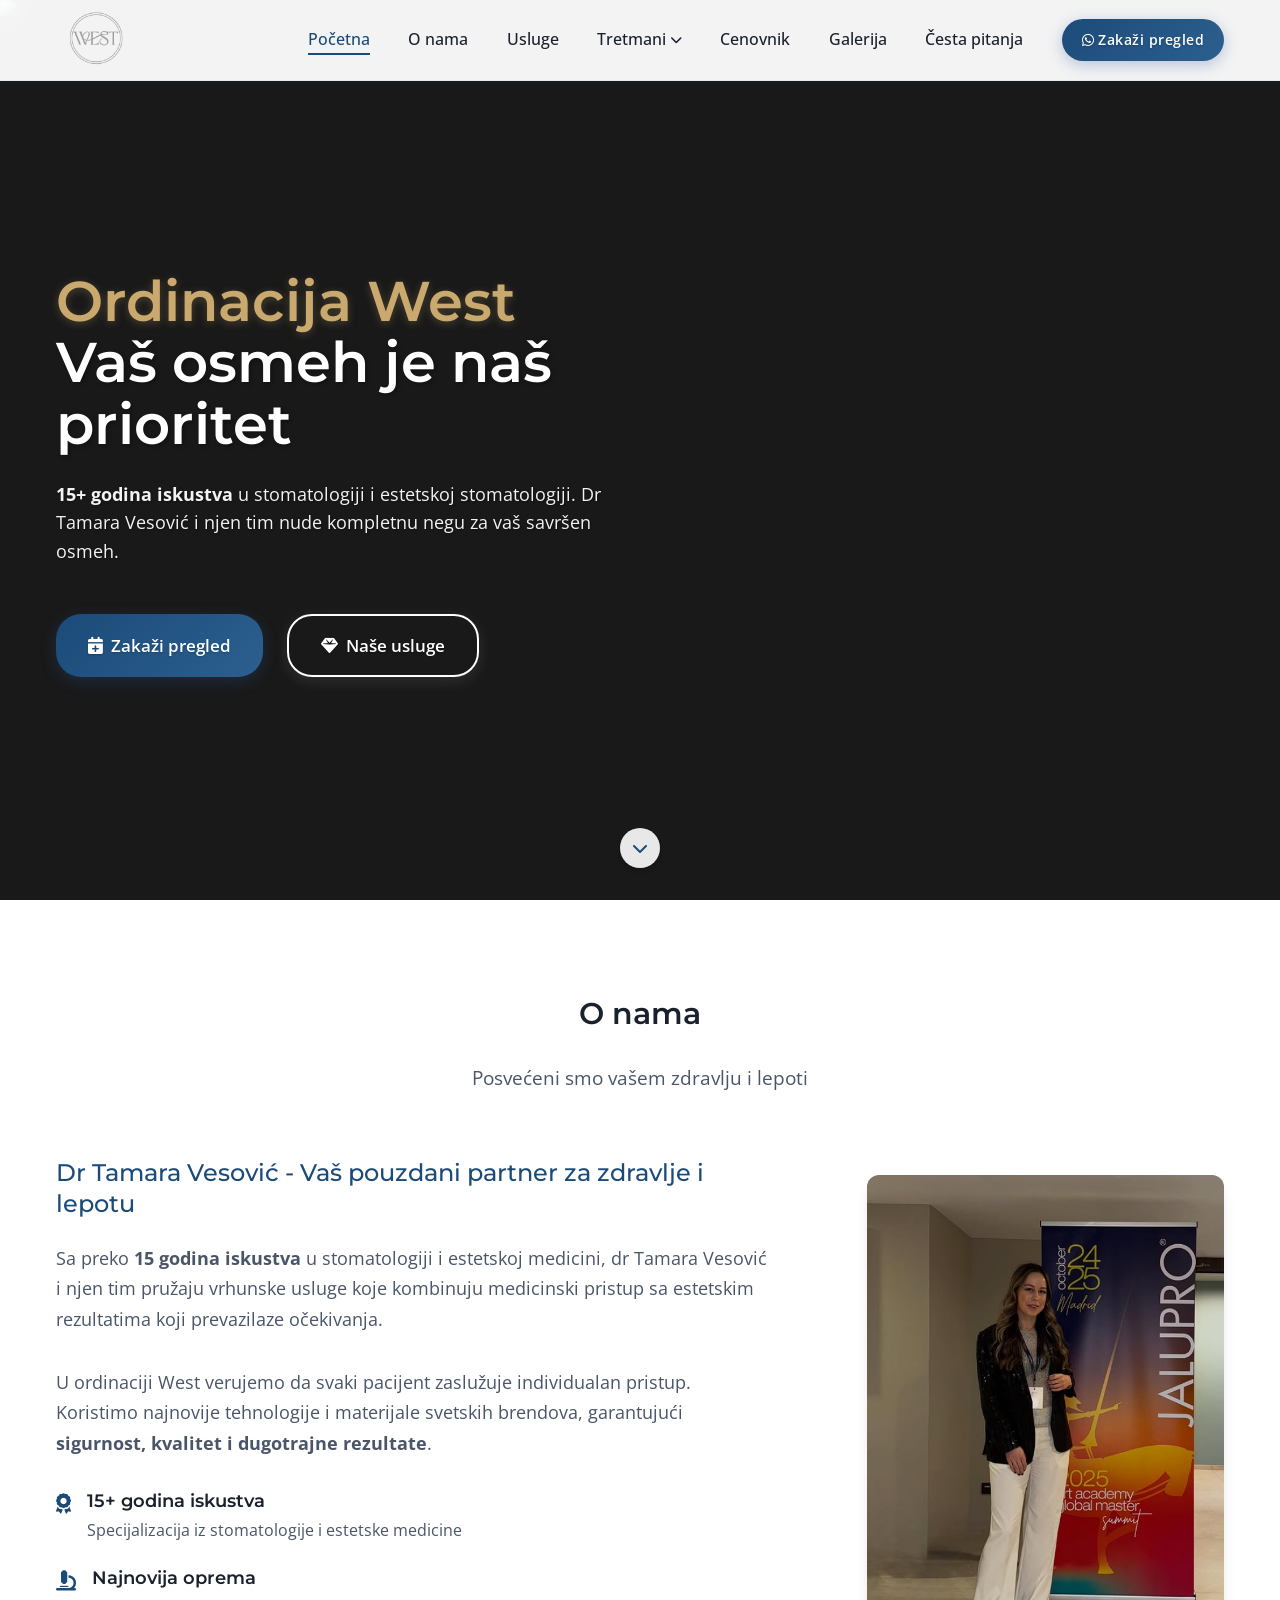
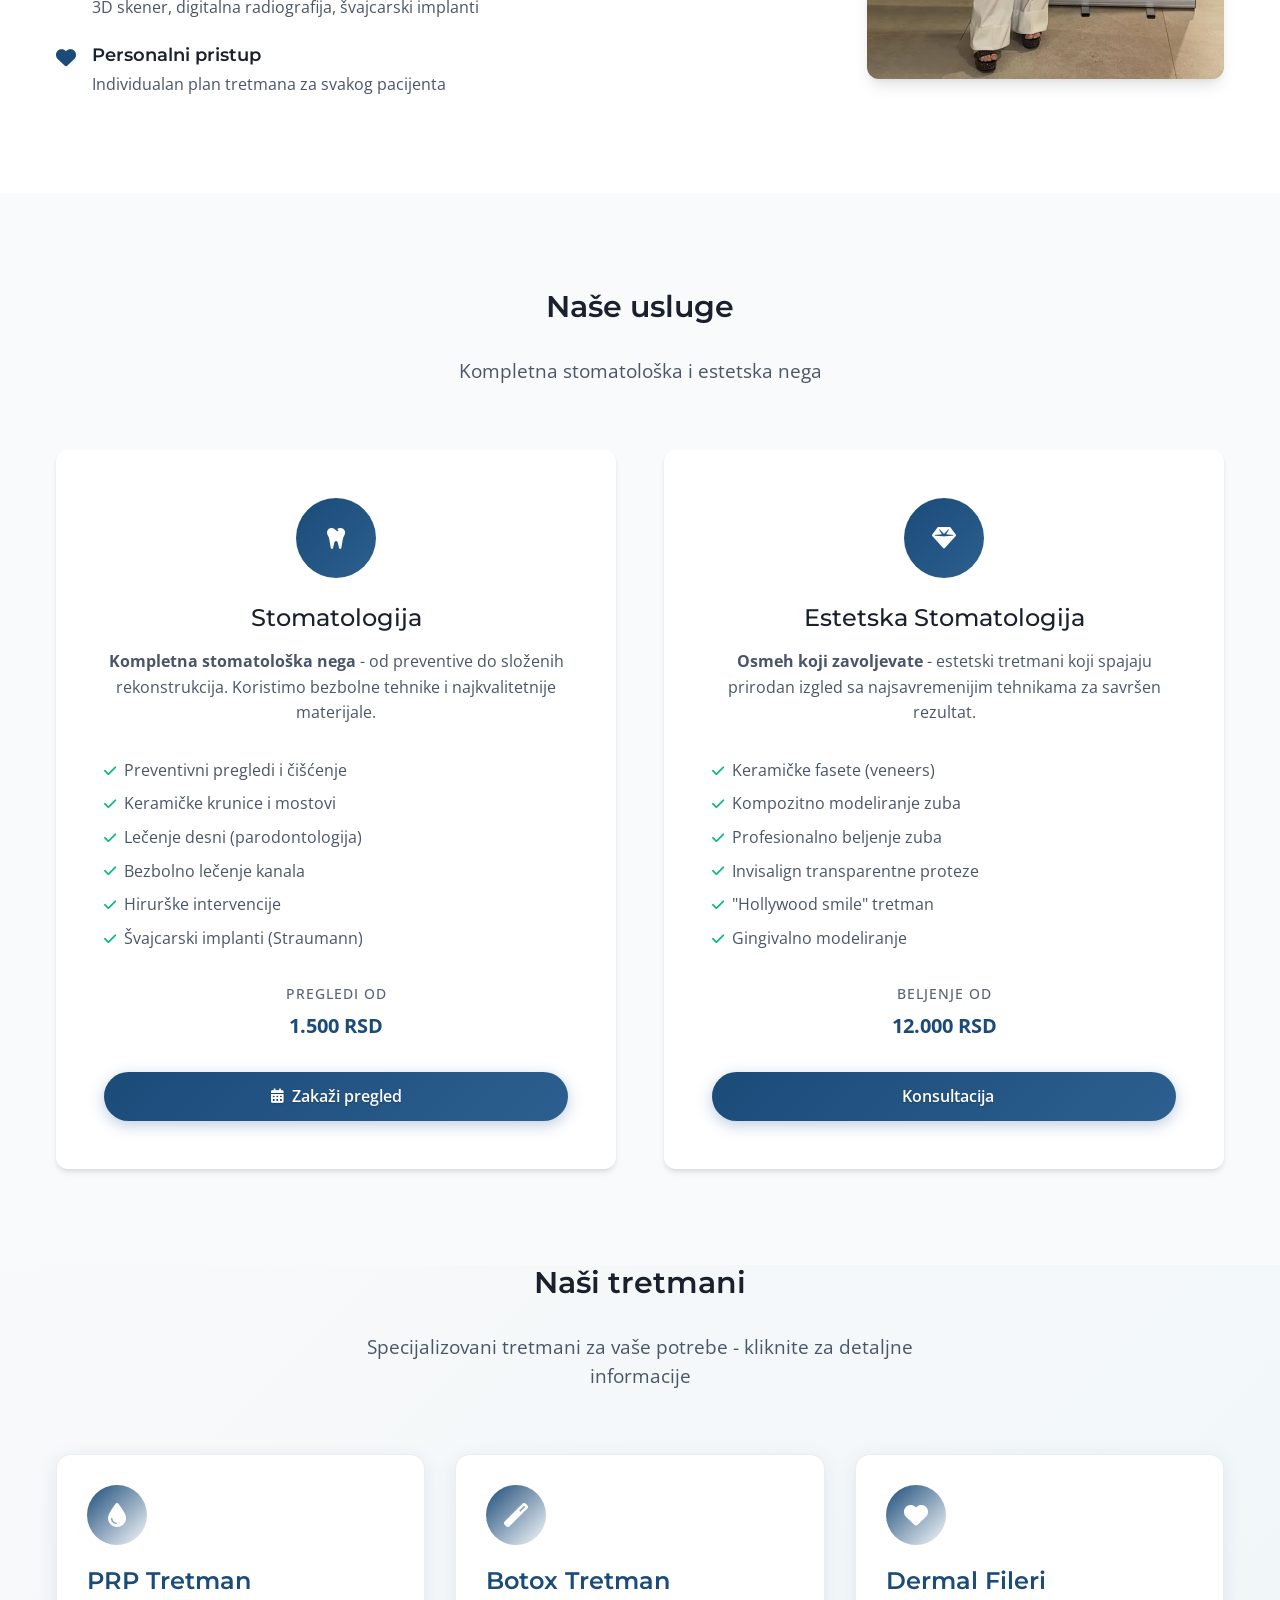
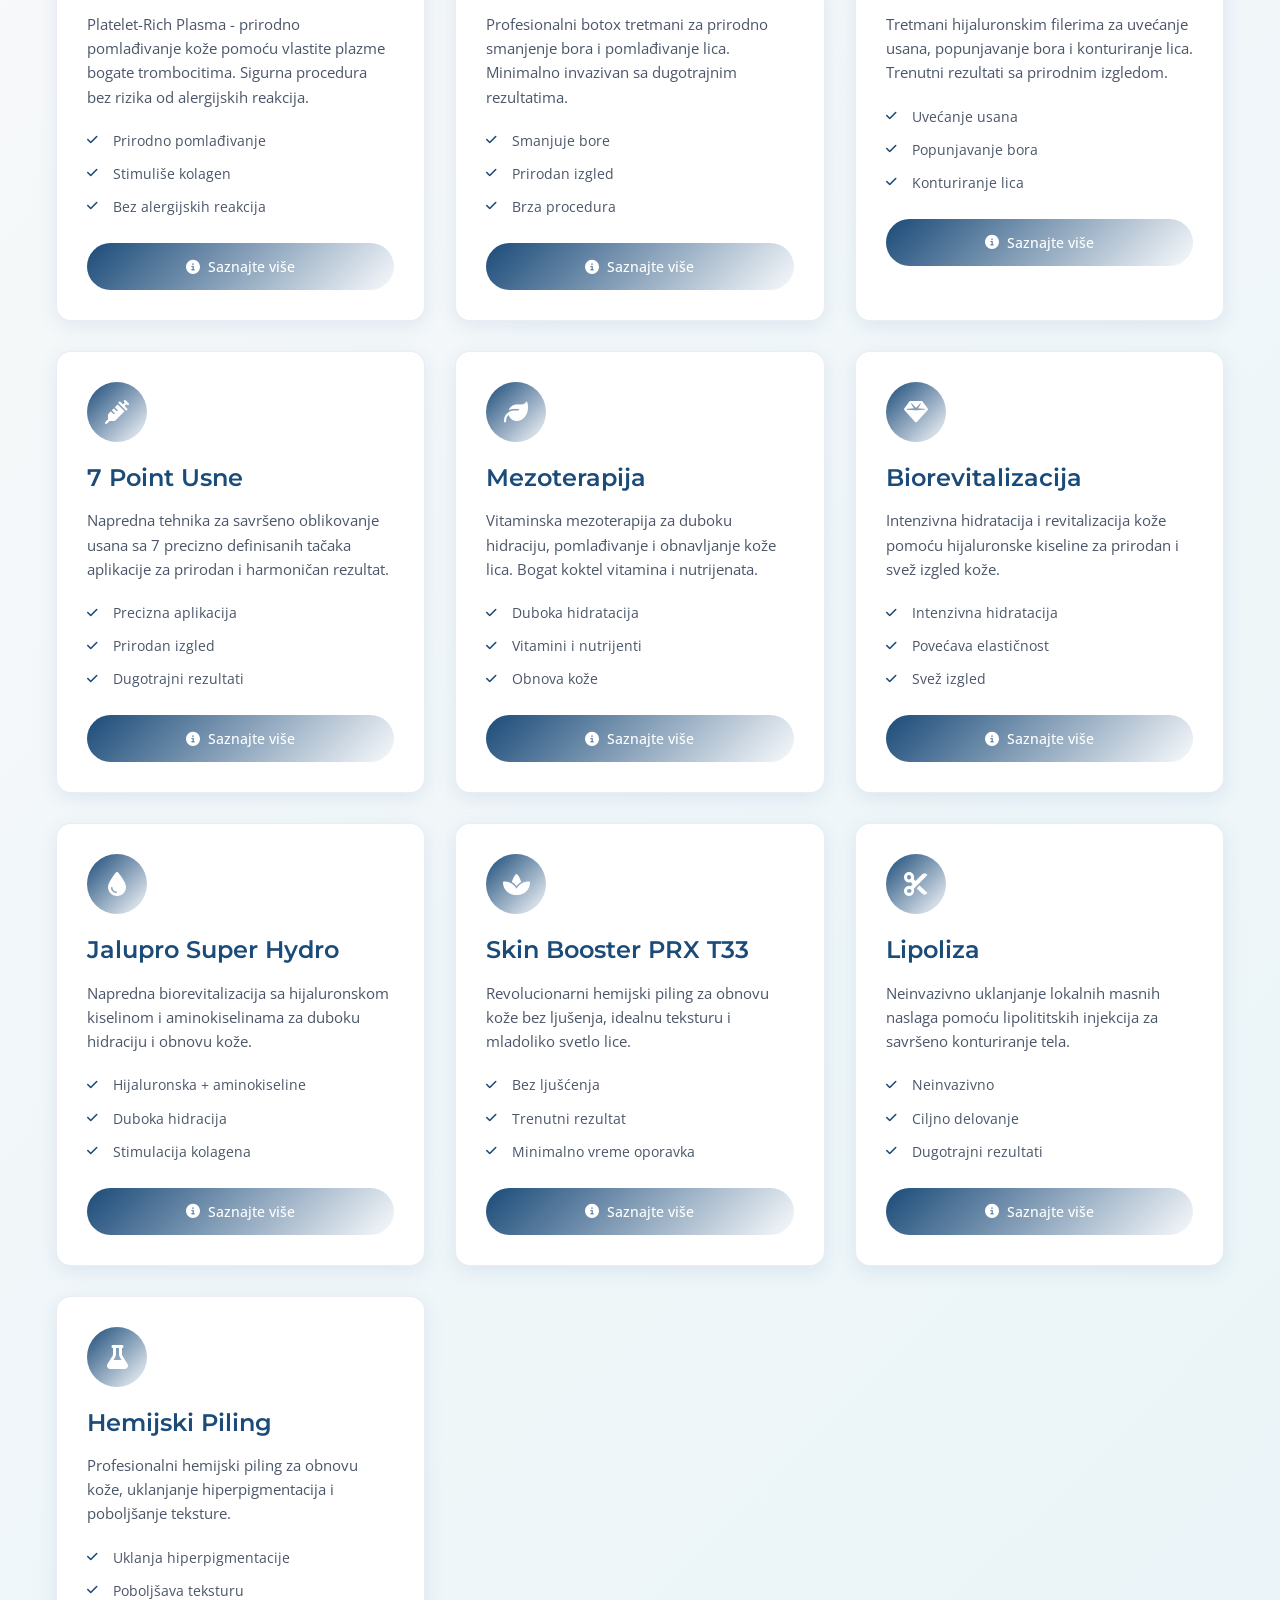
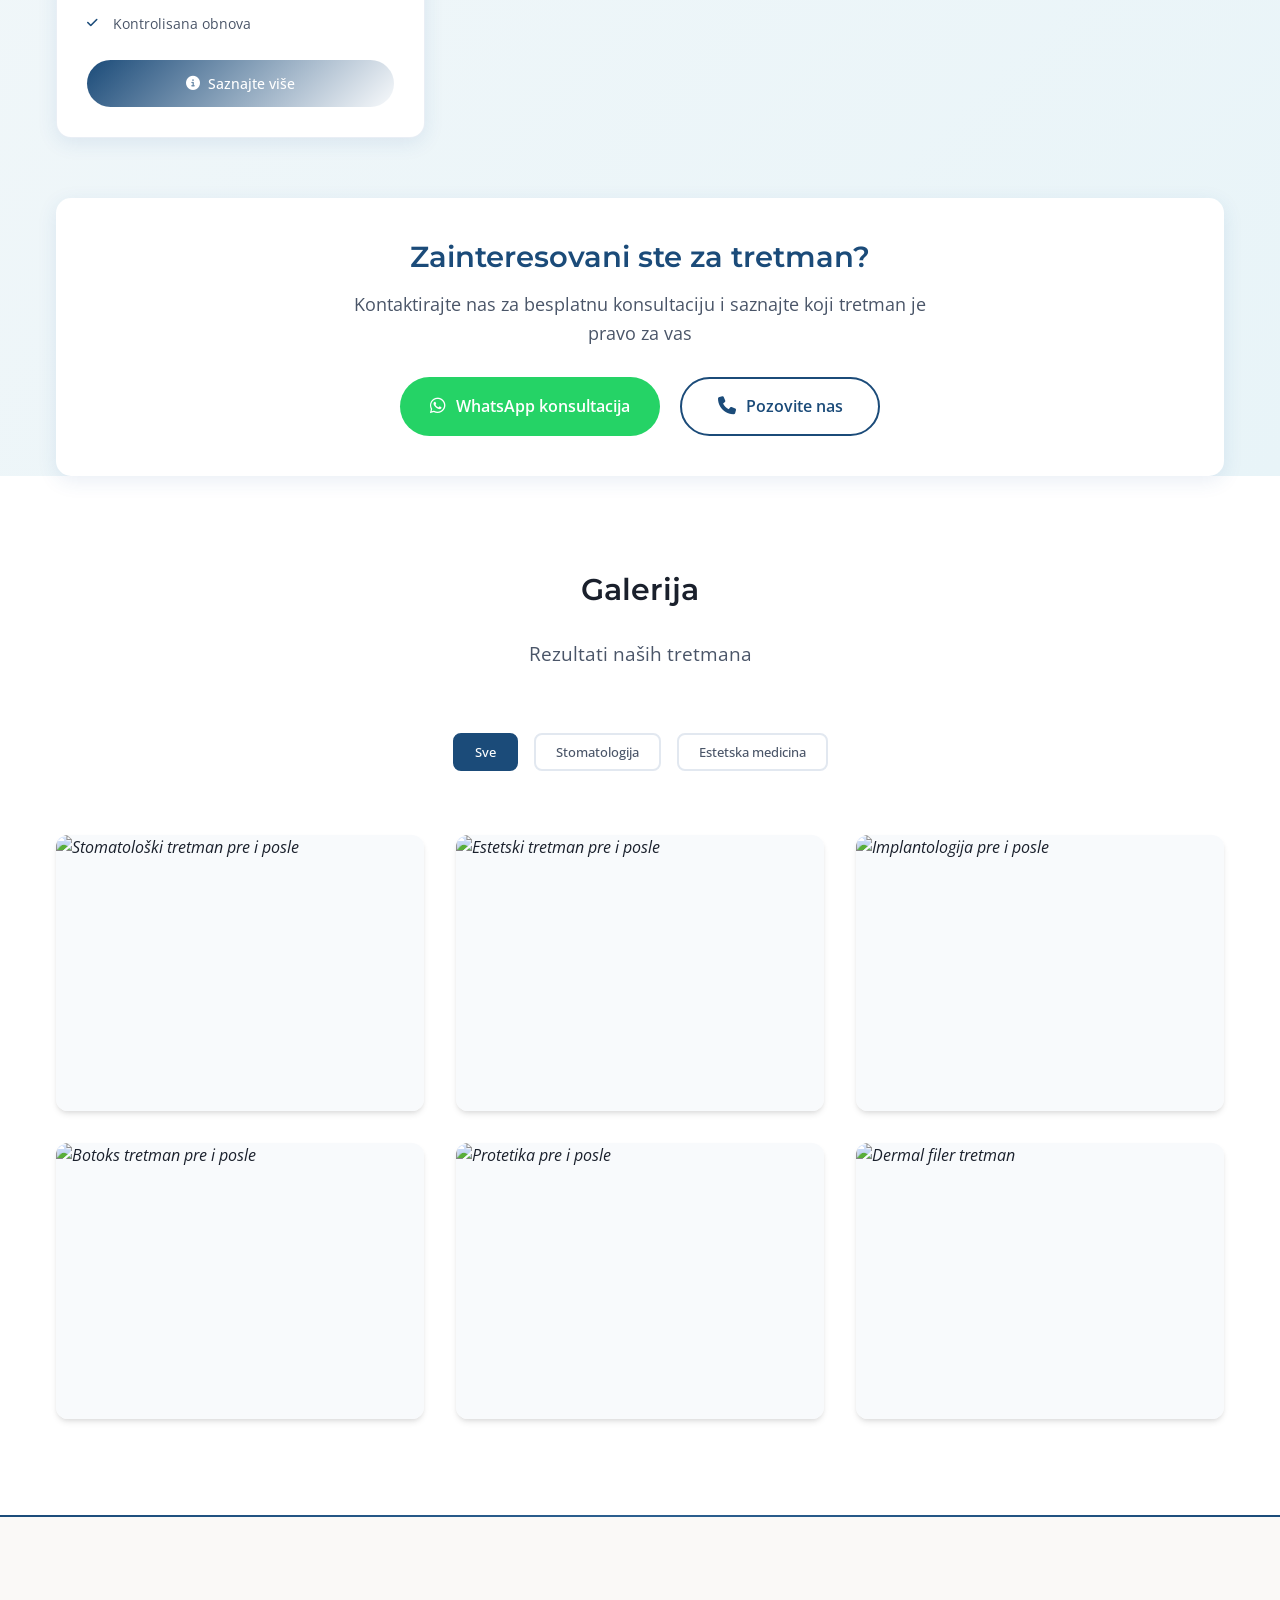
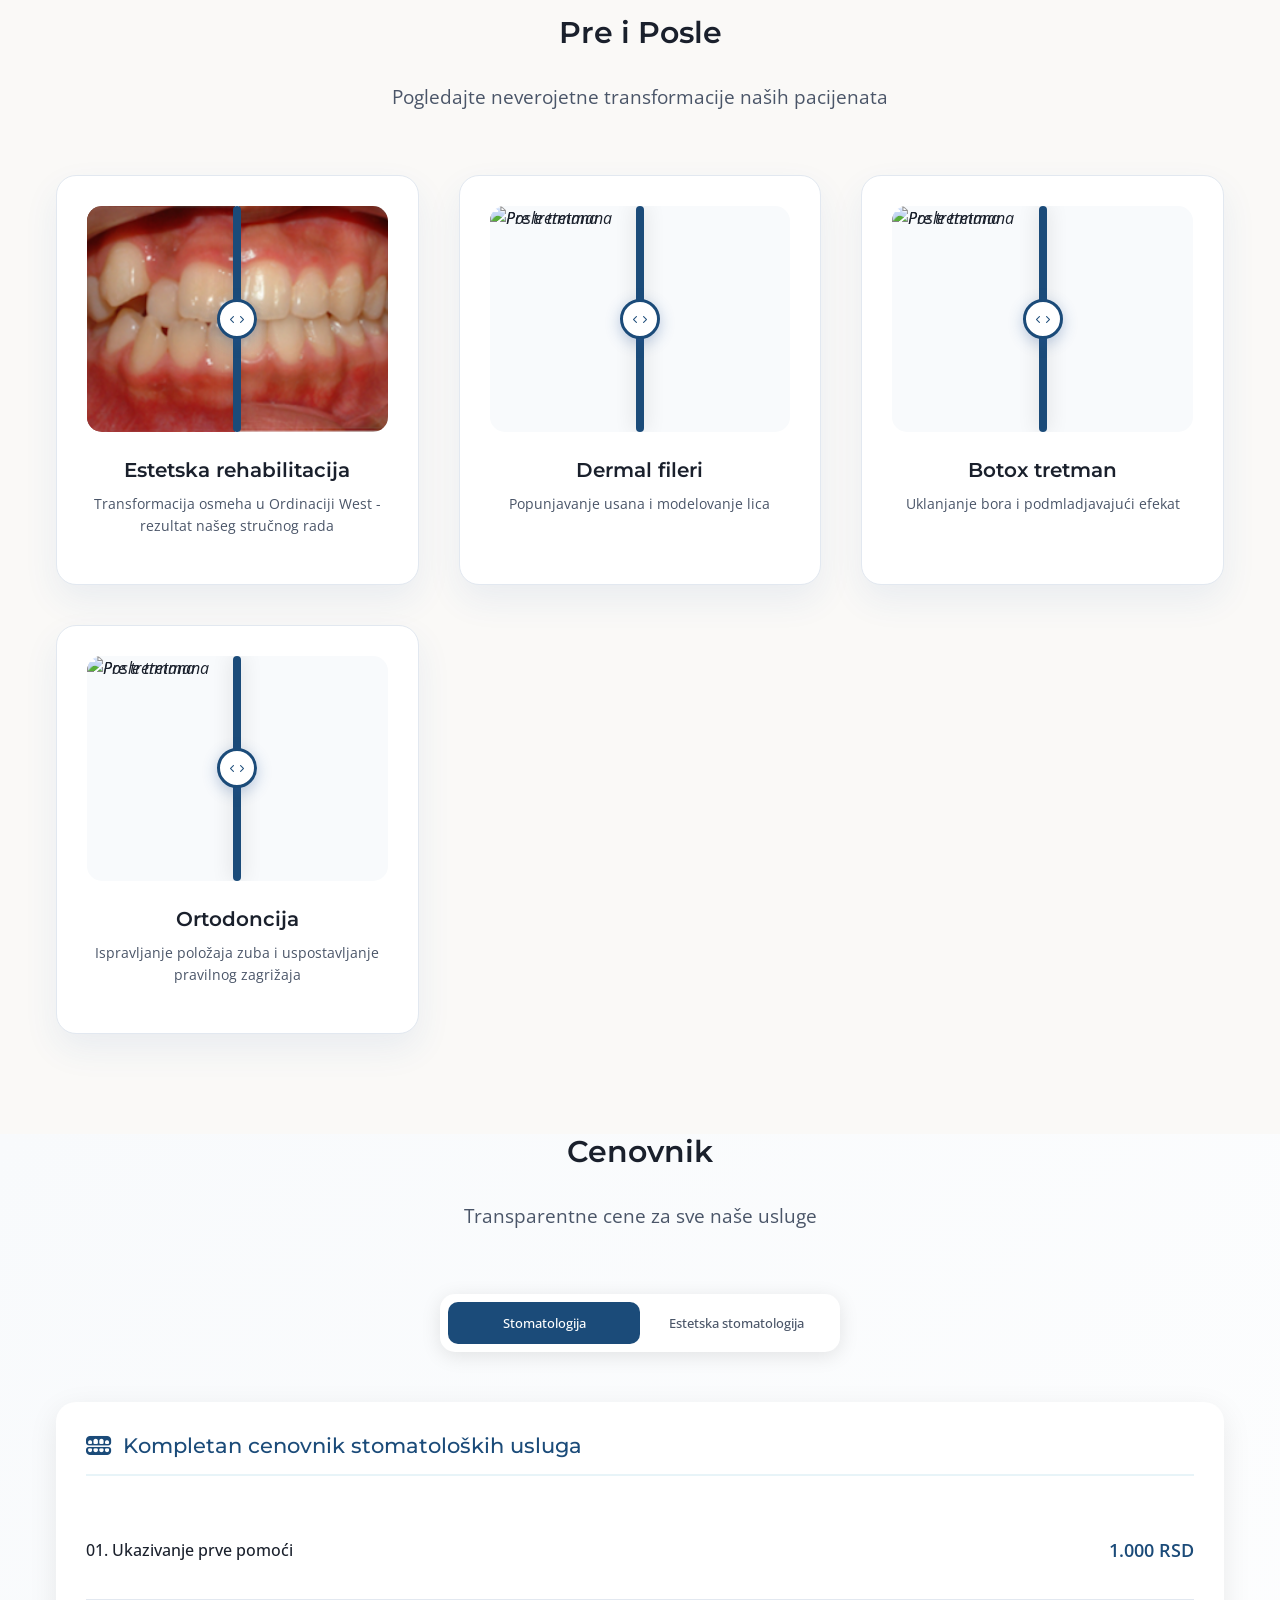
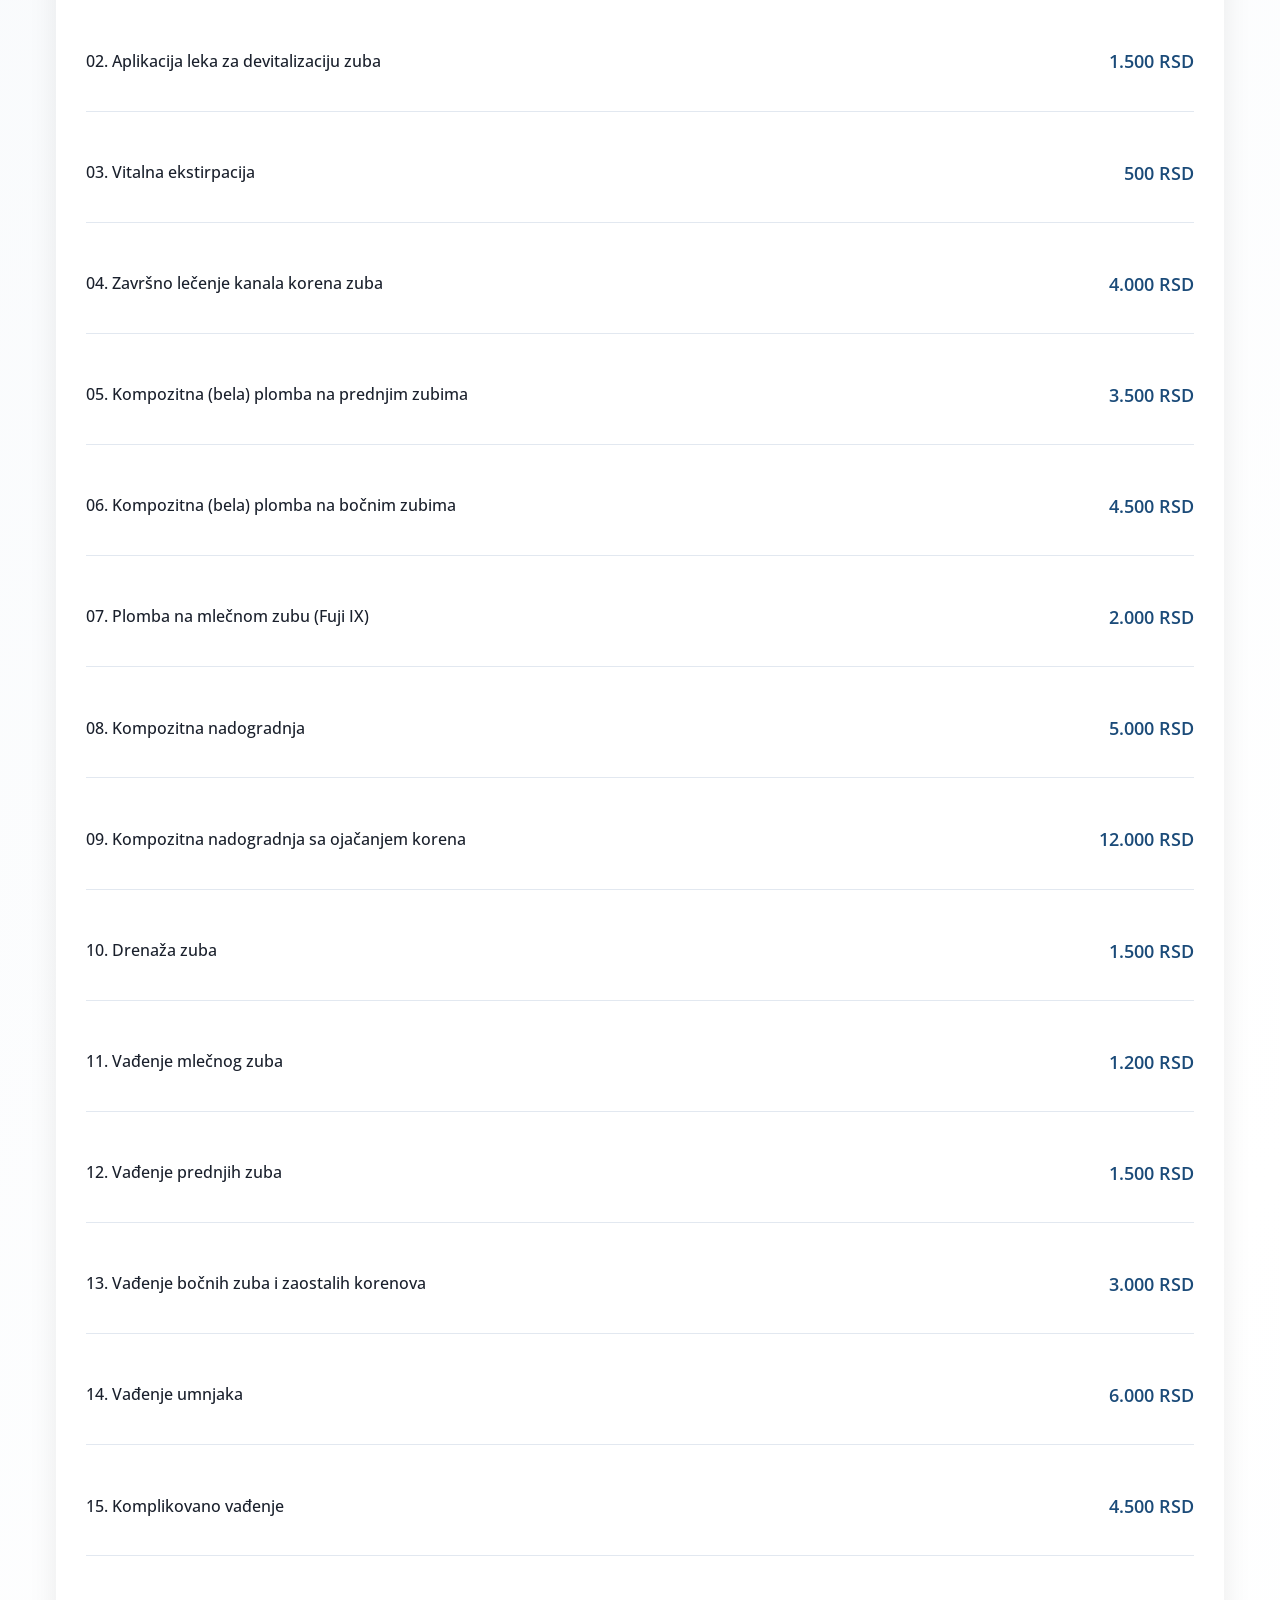
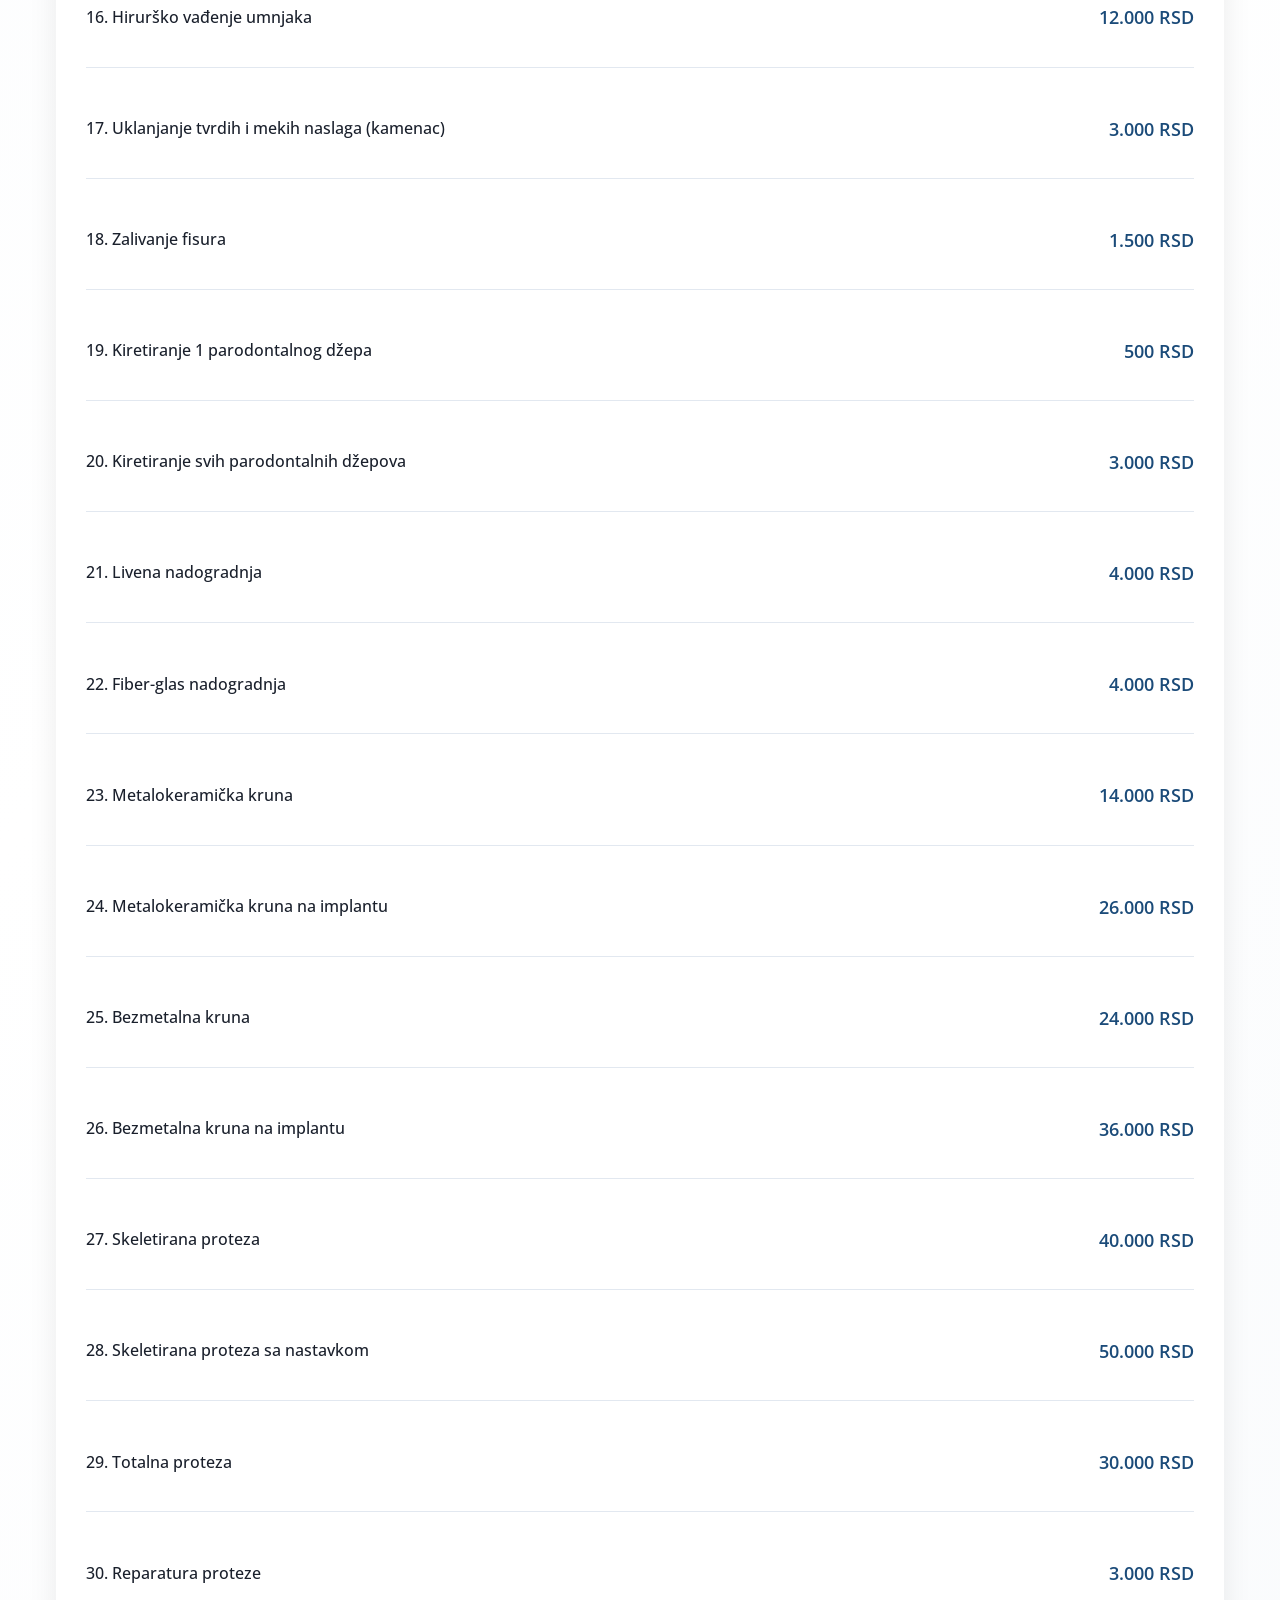
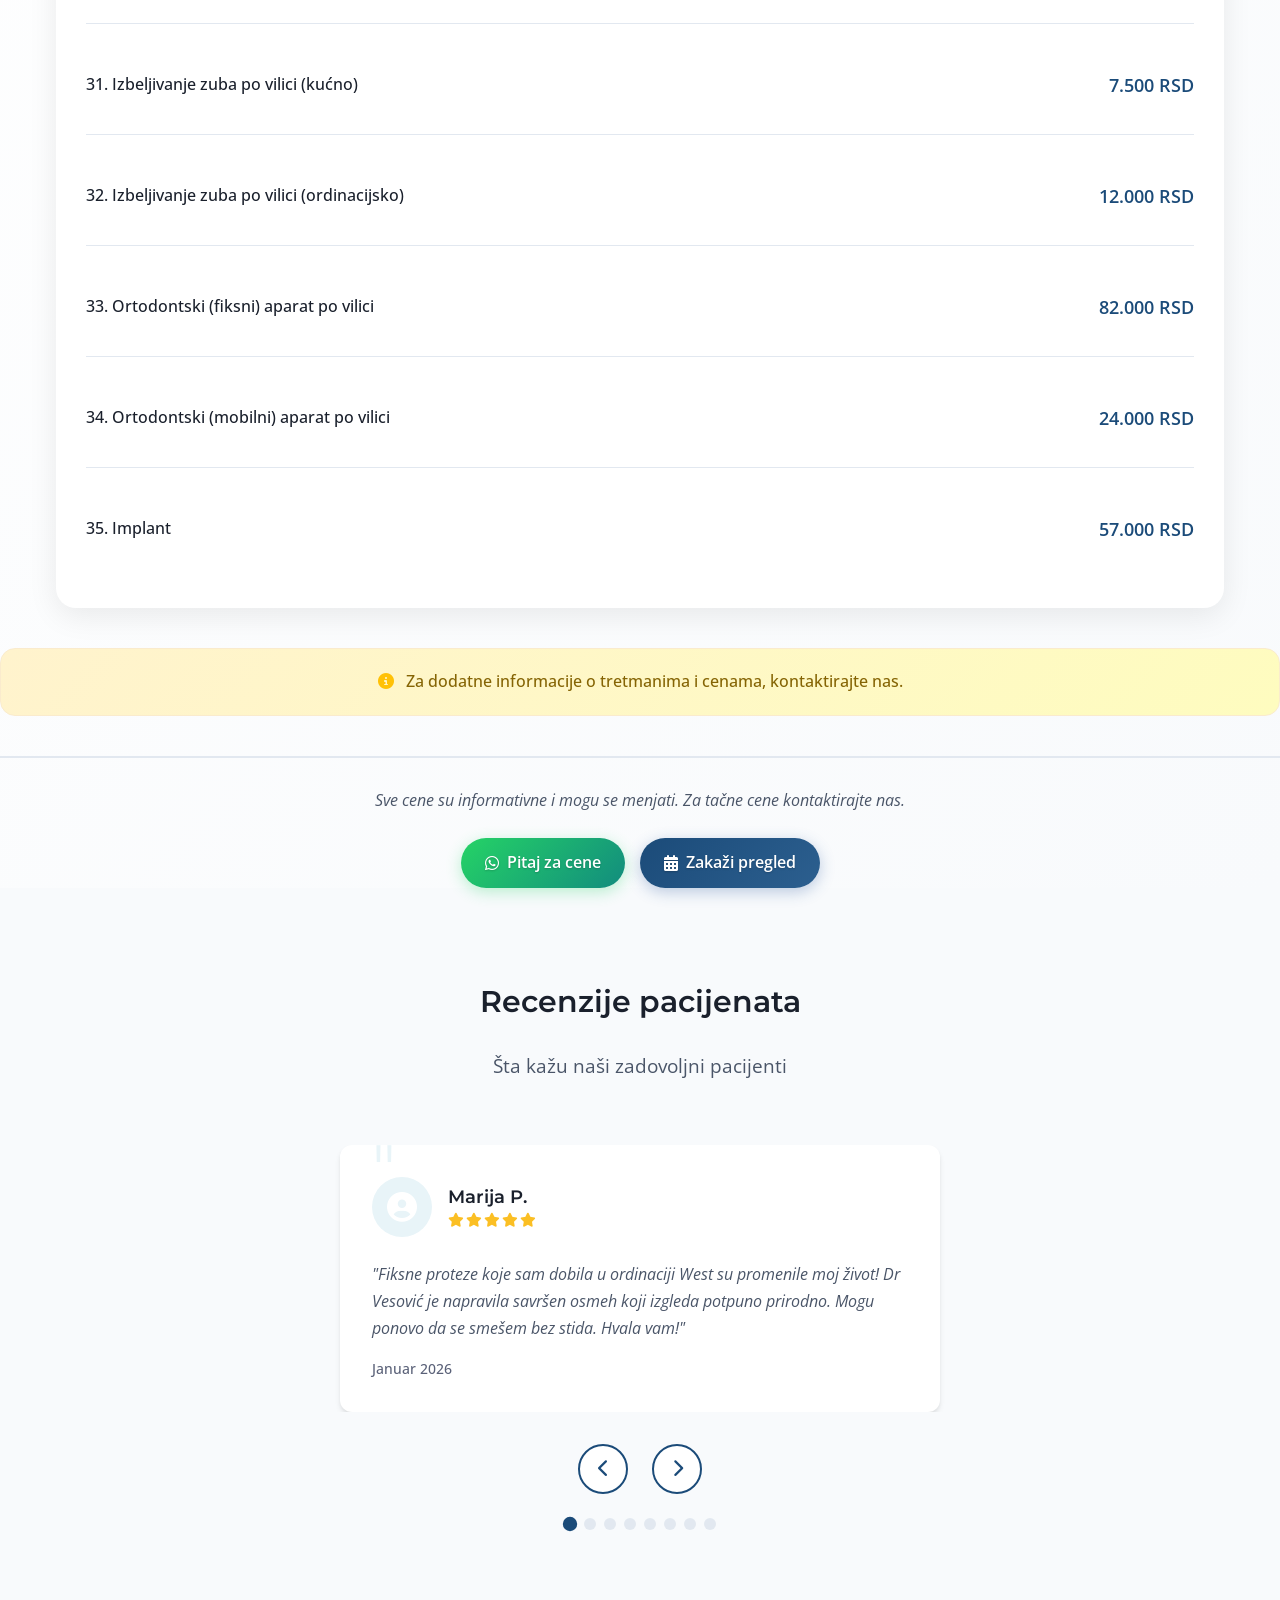
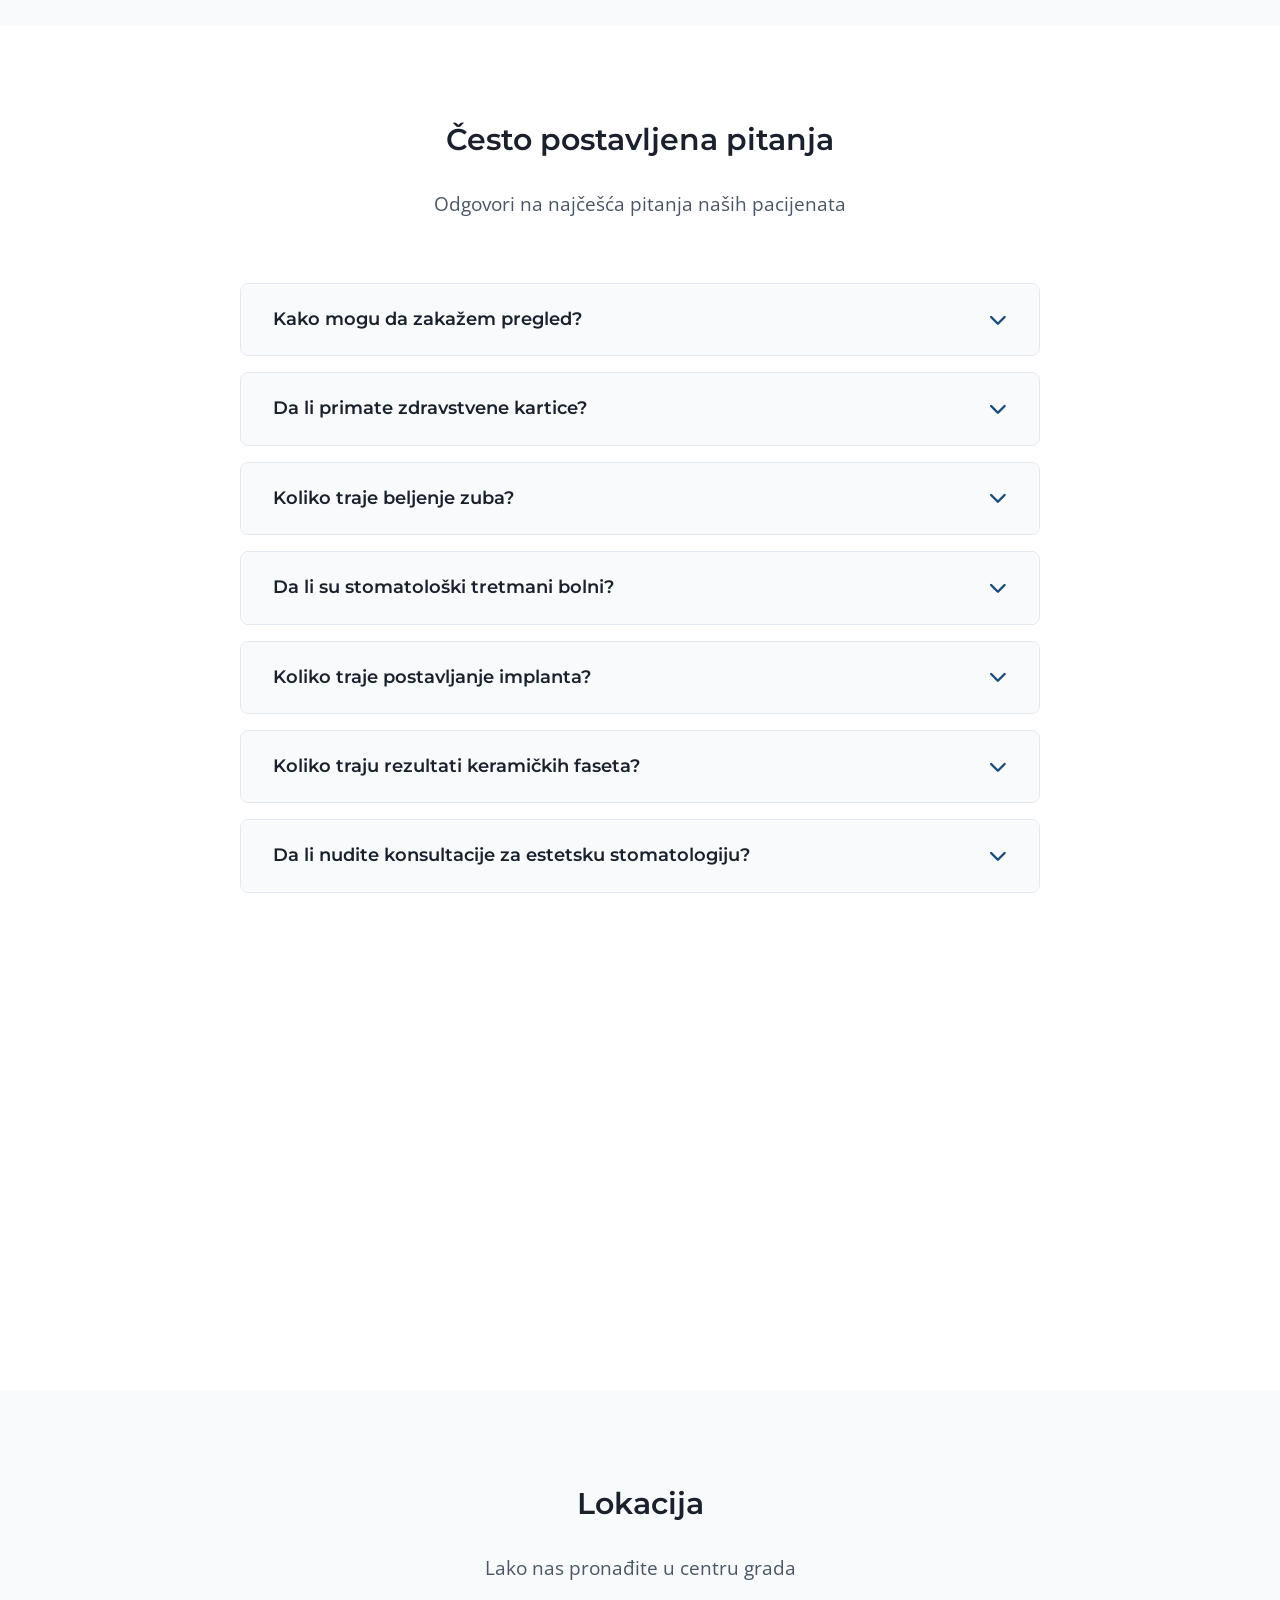
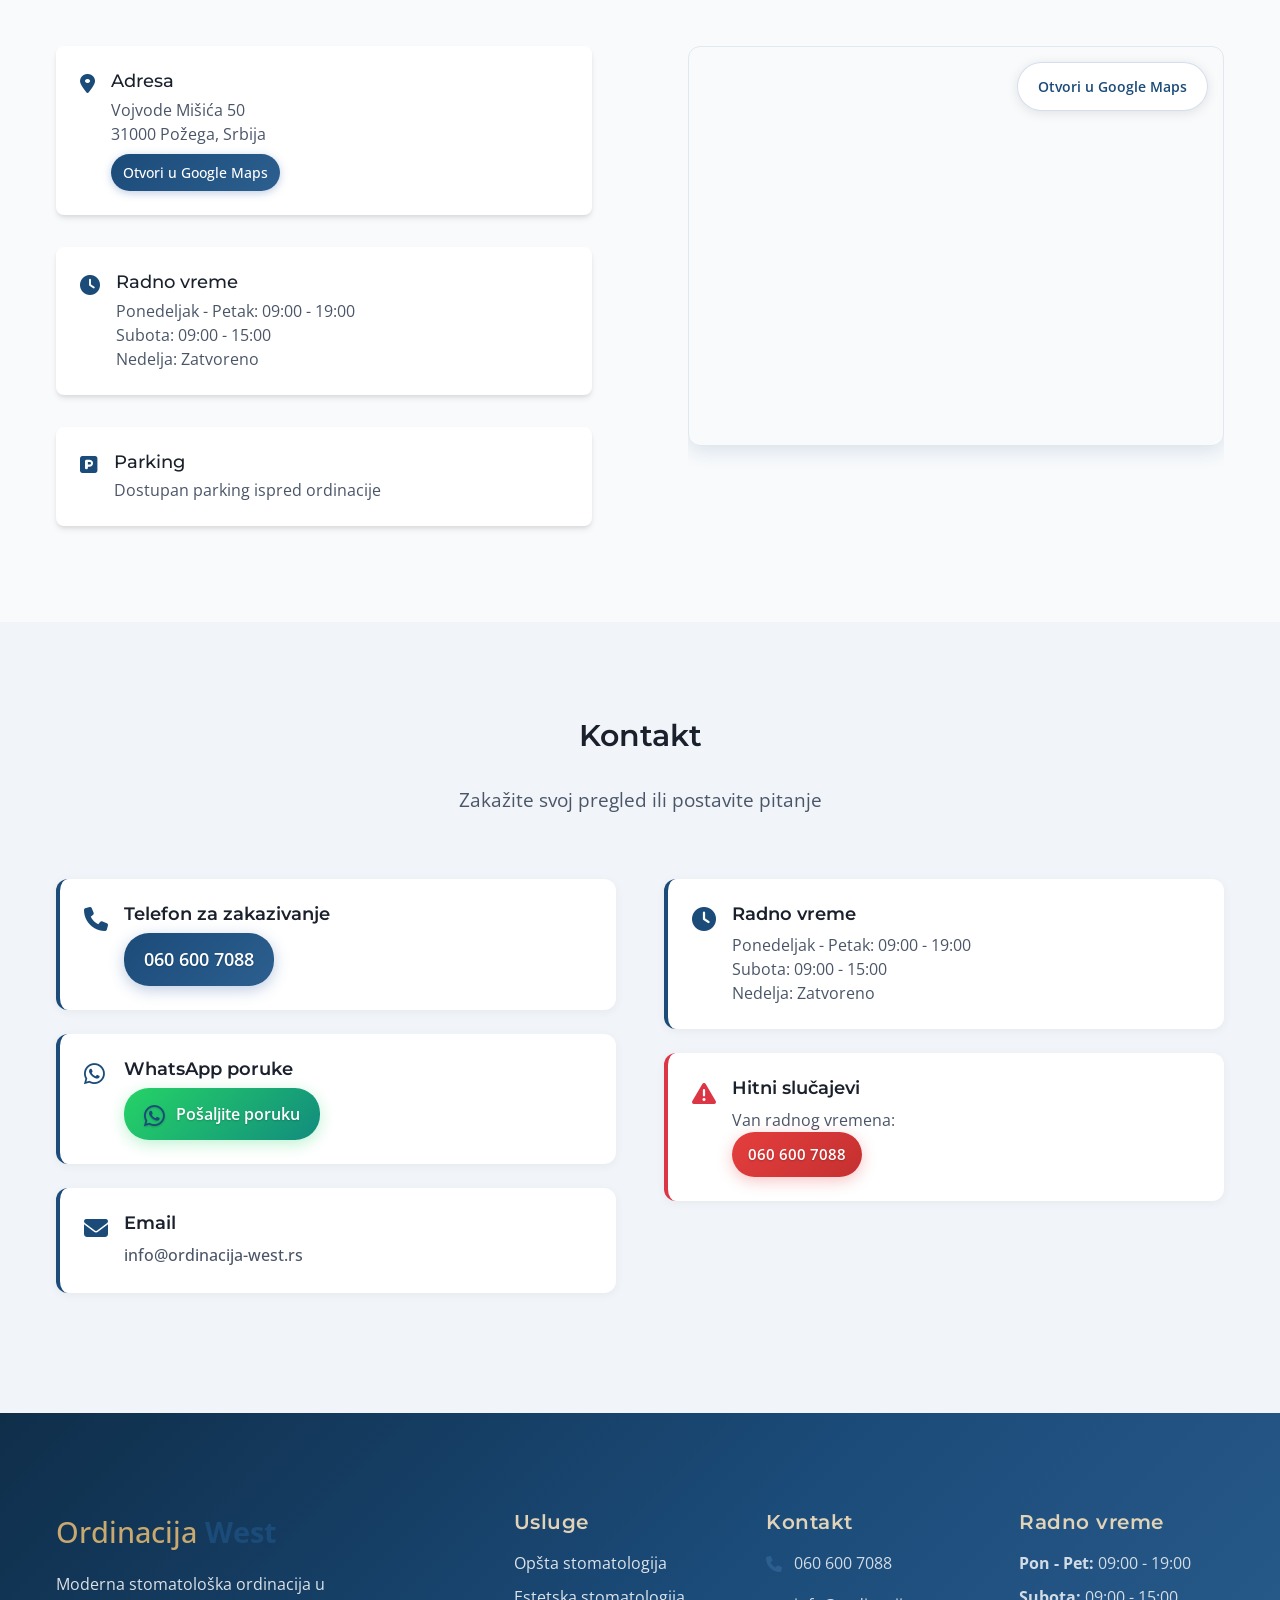
==== commit 56a7b829: "Izmena recenzija - fokus na fiksne proteze i tretmane sa sajta, uklanjanje slika" ====
--- a/index.html
+++ b/index.html
@@ -971,7 +971,7 @@
                                 <div class="review-card">
                                     <div class="review-header">
                                         <div class="review-avatar">
-                                            <img src="review-avatar-1.jpg" alt="Marija P." loading="lazy">
+                                            <i class="fas fa-user-circle"></i>
                                         </div>
                                         <div class="review-info">
                                             <h4 class="reviewer-name">Marija P.</h4>
@@ -985,7 +985,7 @@
                                         </div>
                                     </div>
                                     <div class="review-content">
-                                        <p>"Odlično iskustvo u ordinaciji West! Dr Vesović je veoma profesionalna i pažljiva. Tretman je prošao bez bolova, a rezultat je fantastičan. Toplo preporučujem!"</p>
+                                        <p>"Fiksne proteze koje sam dobila u ordinaciji West su promenile moj život! Dr Vesović je napravila savršen osmeh koji izgleda potpuno prirodno. Mogu ponovo da se smešem bez stida. Hvala vam!"</p>
                                         <div class="review-date">Januar 2026</div>
                                     </div>
                                 </div>
@@ -995,7 +995,7 @@
                                 <div class="review-card">
                                     <div class="review-header">
                                         <div class="review-avatar">
-                                            <img src="review-avatar-2.jpg" alt="Stefan M." loading="lazy">
+                                            <i class="fas fa-user-circle"></i>
                                         </div>
                                         <div class="review-info">
                                             <h4 class="reviewer-name">Stefan M.</h4>
@@ -1009,7 +1009,7 @@
                                         </div>
                                     </div>
                                     <div class="review-content">
-                                        <p>"Vrhunska usluga! Ordinacija je moderna, čista i prijatna. Osoblje je ljubazno, a dr Vesović je objasnila svaki korak tretmana. Definitivno ću se vratiti."</p>
+                                        <p>"PRP tretman za kosu je prevazišao sva moja očekivanja! Nakon nekoliko meseci vidim značajno poboljšanje u gustini kose. Dr Vesović je objasnila ceo proces i rezultat je fantastičan."</p>
                                         <div class="review-date">Decembar 2025</div>
                                     </div>
                                 </div>
@@ -1019,7 +1019,7 @@
                                 <div class="review-card">
                                     <div class="review-header">
                                         <div class="review-avatar">
-                                            <img src="review-avatar-3.jpg" alt="Ana J." loading="lazy">
+                                            <i class="fas fa-user-circle"></i>
                                         </div>
                                         <div class="review-info">
                                             <h4 class="reviewer-name">Ana J.</h4>
@@ -1033,7 +1033,7 @@
                                         </div>
                                     </div>
                                     <div class="review-content">
-                                        <p>"Estetski tretman usana je prošao savršeno! Dr Vesović ima odličan estetski osećaj. Rezultat je prirodan i prelep. Hvala na profesionalnom pristupu!"</p>
+                                        <p>"Botox tretman je bio savršen! Dr Vesović ima odličan esteski osaj i velika iskustva. Rezultat je prirodan, bez pretirivanja. Bore oko očiju su nestale, a izgledam mlađe."</p>
                                         <div class="review-date">Novembar 2025</div>
                                     </div>
                                 </div>
@@ -1043,7 +1043,7 @@
                                 <div class="review-card">
                                     <div class="review-header">
                                         <div class="review-avatar">
-                                            <img src="review-avatar-4.jpg" alt="Petar N." loading="lazy">
+                                            <i class="fas fa-user-circle"></i>
                                         </div>
                                         <div class="review-info">
                                             <h4 class="reviewer-name">Petar N.</h4>
@@ -1057,7 +1057,7 @@
                                         </div>
                                     </div>
                                     <div class="review-content">
-                                        <p>"Implant je postavljen brzo i bez komplikacija. Dr Vesović je vrlo iskusna, a ceo tim je profesionalan. Preporučujem svima koji traže kvalitet!"</p>
+                                        <p>"Fiksna proteza je promenila moj život! Konačno mogu ponovo normalno da žvacem i smejem se bez stida. Dr Vesović je napravila fantastičan rad - proteza savršeno odgovara."</p>
                                         <div class="review-date">Oktobar 2025</div>
                                     </div>
                                 </div>
@@ -1067,7 +1067,7 @@
                                 <div class="review-card">
                                     <div class="review-header">
                                         <div class="review-avatar">
-                                            <img src="review-avatar-5.jpg" alt="Jelena S." loading="lazy">
+                                            <i class="fas fa-user-circle"></i>
                                         </div>
                                         <div class="review-info">
                                             <h4 class="reviewer-name">Jelena S.</h4>
@@ -1081,7 +1081,7 @@
                                         </div>
                                     </div>
                                     <div class="review-content">
-                                        <p>"Botoks tretman je bio neverovatan! Prirodan rezultat, bez preterivanosti. Dr Vesović je prava stručnjakinja za estetske tretmane. Hvala vam!"</p>
+                                        <p>"Biorevitalizacija tretman je prevazišao sva moja očekivanja! Koža mi je postala mekša, hidriranija i ima zdravi sjaj. Dr Vesović je objasnila sve prednosti tretmana."</p>
                                         <div class="review-date">Septembar 2025</div>
                                     </div>
                                 </div>
@@ -1091,7 +1091,7 @@
                                 <div class="review-card">
                                     <div class="review-header">
                                         <div class="review-avatar">
-                                            <img src="review-avatar-6.jpg" alt="Milan R." loading="lazy">
+                                            <i class="fas fa-user-circle"></i>
                                         </div>
                                         <div class="review-info">
                                             <h4 class="reviewer-name">Milan R.</h4>
@@ -1105,7 +1105,7 @@
                                         </div>
                                     </div>
                                     <div class="review-content">
-                                        <p>"Ortodontski tretman je bio dugačak, ali vredio je. Dr Vesović je bila strpljiva i podržavajuća tokom celog procesa. Konačni rezultat je savršen!"</p>
+                                        <p>"Fileri tretman je dao odličan rezultat! Dr Vesović ima odličan estetski osaj - lice mi izgleda prirodno i svežije. Veoma sam zadovoljna sa tretmanom."</p>
                                         <div class="review-date">Avgust 2025</div>
                                     </div>
                                 </div>
@@ -1115,7 +1115,7 @@
                                 <div class="review-card">
                                     <div class="review-header">
                                         <div class="review-avatar">
-                                            <img src="review-avatar-7.jpg" alt="Milica T." loading="lazy">
+                                            <i class="fas fa-user-circle"></i>
                                         </div>
                                         <div class="review-info">
                                             <h4 class="reviewer-name">Milica T.</h4>
@@ -1129,7 +1129,7 @@
                                         </div>
                                     </div>
                                     <div class="review-content">
-                                        <p>"Beljenje zuba je dalo fantastične rezultate! Zubi su mi za nekoliko nijansi svetliji, a tretman je bio potpuno bezbedan. Dr Vesović je objasnila ceo proces."</p>
+                                        <p>"Hijaluron tretman je dao fantastične rezultate! Koža mi je postala mekša, hidrirana i ima prirodan sjaj. Dr Vesović je objasnila ceo proces i izbor preparata."</p>
                                         <div class="review-date">Juli 2025</div>
                                     </div>
                                 </div>
@@ -1139,7 +1139,7 @@
                                 <div class="review-card">
                                     <div class="review-header">
                                         <div class="review-avatar">
-                                            <img src="review-avatar-8.jpg" alt="Nenad V." loading="lazy">
+                                            <i class="fas fa-user-circle"></i>
                                         </div>
                                         <div class="review-info">
                                             <h4 class="reviewer-name">Nenad V.</h4>
@@ -1153,7 +1153,7 @@
                                         </div>
                                     </div>
                                     <div class="review-content">
-                                        <p>"Hiruški zahvat je prošao bez komplikacija. Dr Vesović je vrlo iskusna i precizan. Oporavak je bio brži nego što sam očekivao. Preporučujem!"</p>
+                                        <p>"Fiksne proteze su prevazišle sva moja očekivanja! Kvalitet materijala i rada je odličan. Dr Vesović je veoma precizna i iskusna. Mogu ponovo da se osmešim bez stida."</p>
                                         <div class="review-date">Jun 2025</div>
                                     </div>
                                 </div>
--- a/style.css
+++ b/style.css
@@ -1174,6 +1174,10 @@
     border-radius: 50%;
     overflow: hidden;
     flex-shrink: 0;
+    display: flex;
+    align-items: center;
+    justify-content: center;
+    background-color: var(--medical-light-blue);
 }
 
 .review-avatar img {
@@ -1181,6 +1185,11 @@
     height: 100%;
     object-fit: cover;
     background-color: var(--medical-light-blue);
+}
+
+.review-avatar i {
+    font-size: 30px;
+    color: #ffffff;
 }
 
 .reviewer-name {
--- a/style.css
+++ b/style.css
@@ -1174,6 +1174,10 @@
     border-radius: 50%;
     overflow: hidden;
     flex-shrink: 0;
+    display: flex;
+    align-items: center;
+    justify-content: center;
+    background-color: var(--medical-light-blue);
 }
 
 .review-avatar img {
@@ -1181,6 +1185,11 @@
     height: 100%;
     object-fit: cover;
     background-color: var(--medical-light-blue);
+}
+
+.review-avatar i {
+    font-size: 30px;
+    color: #ffffff;
 }
 
 .reviewer-name {
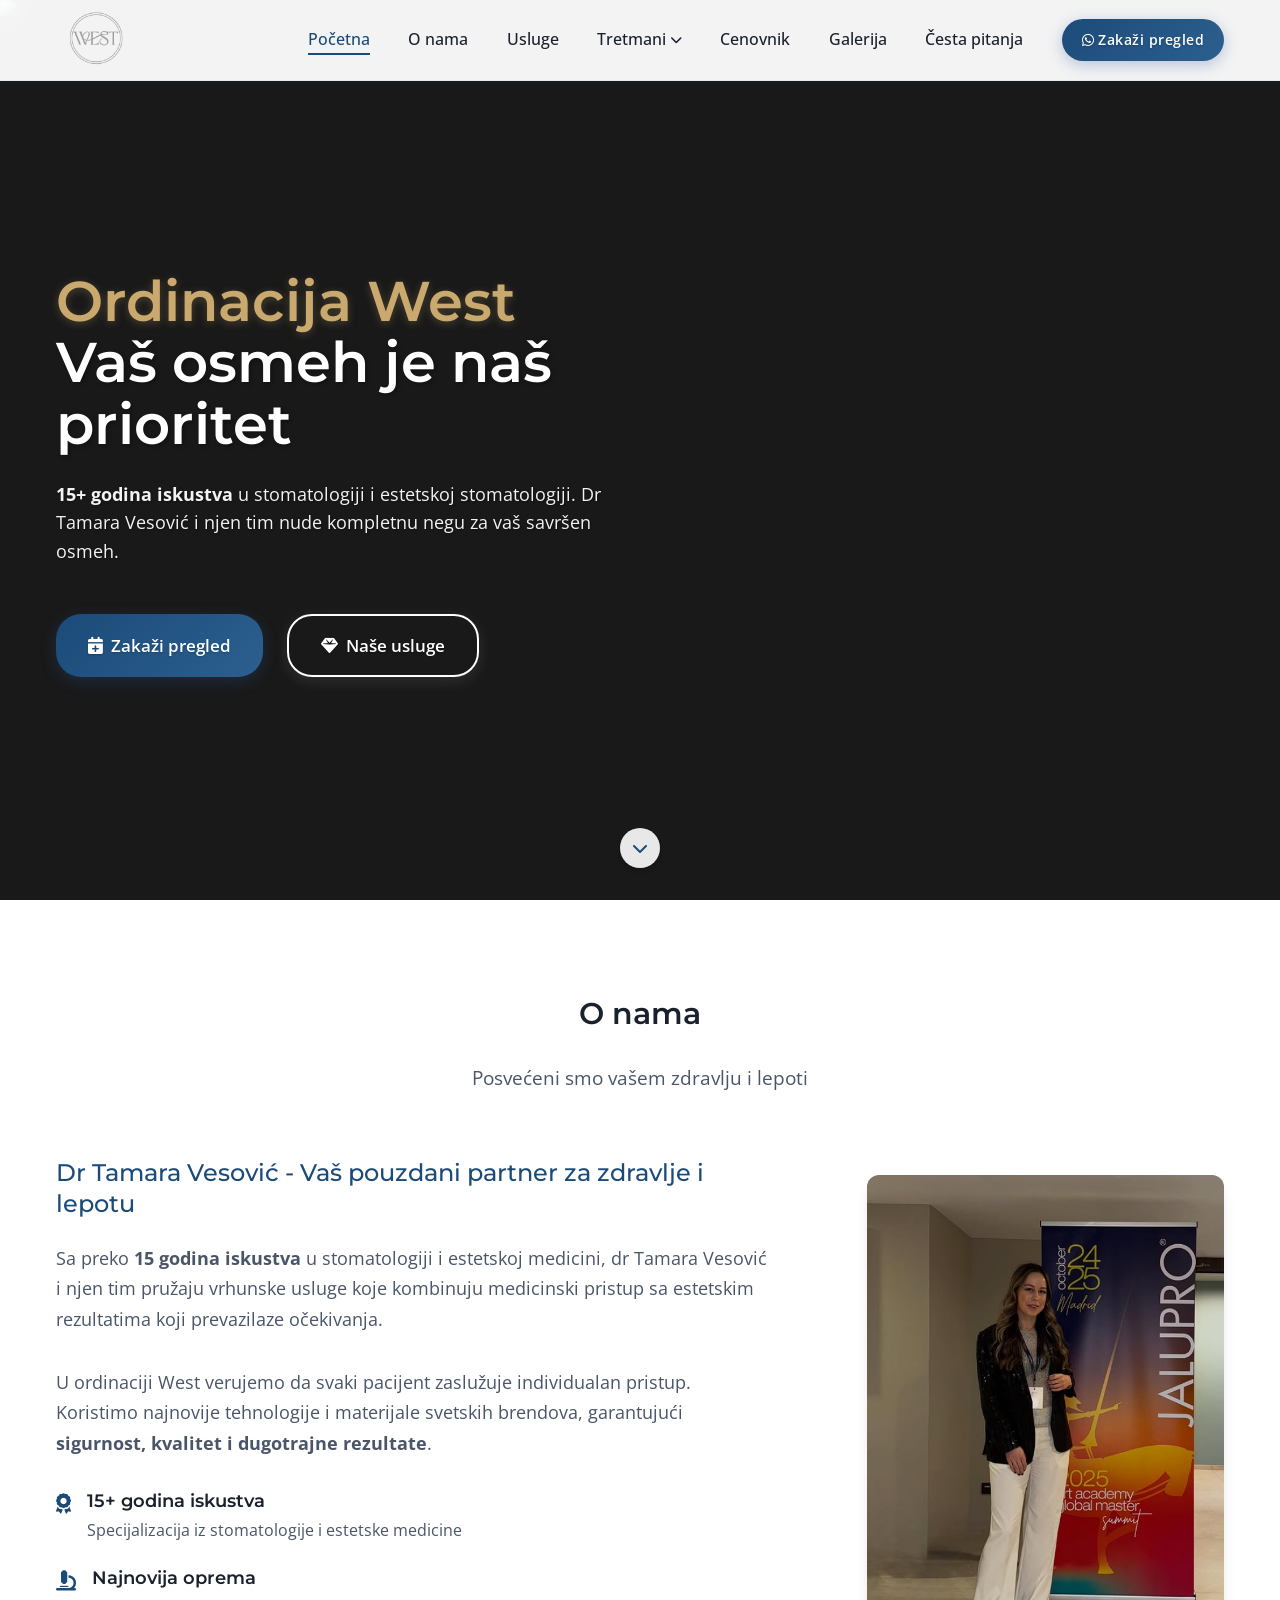
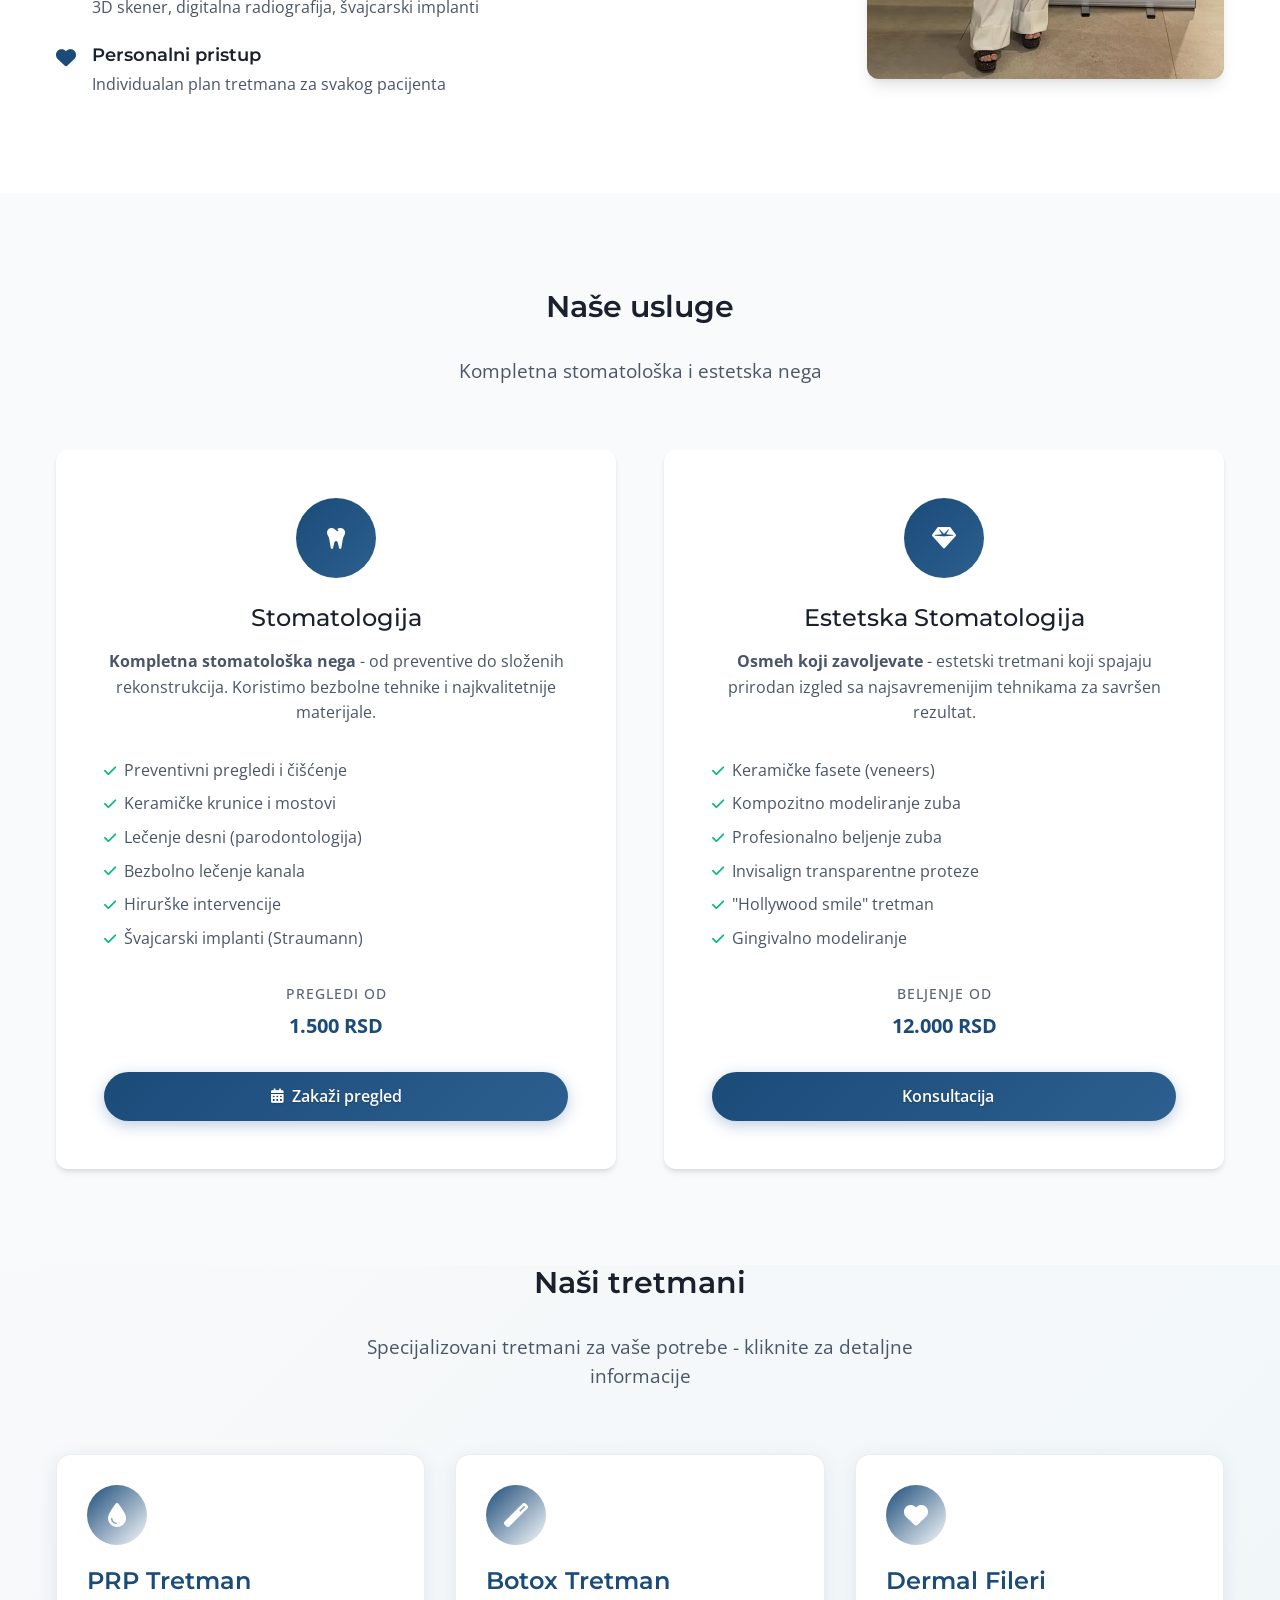
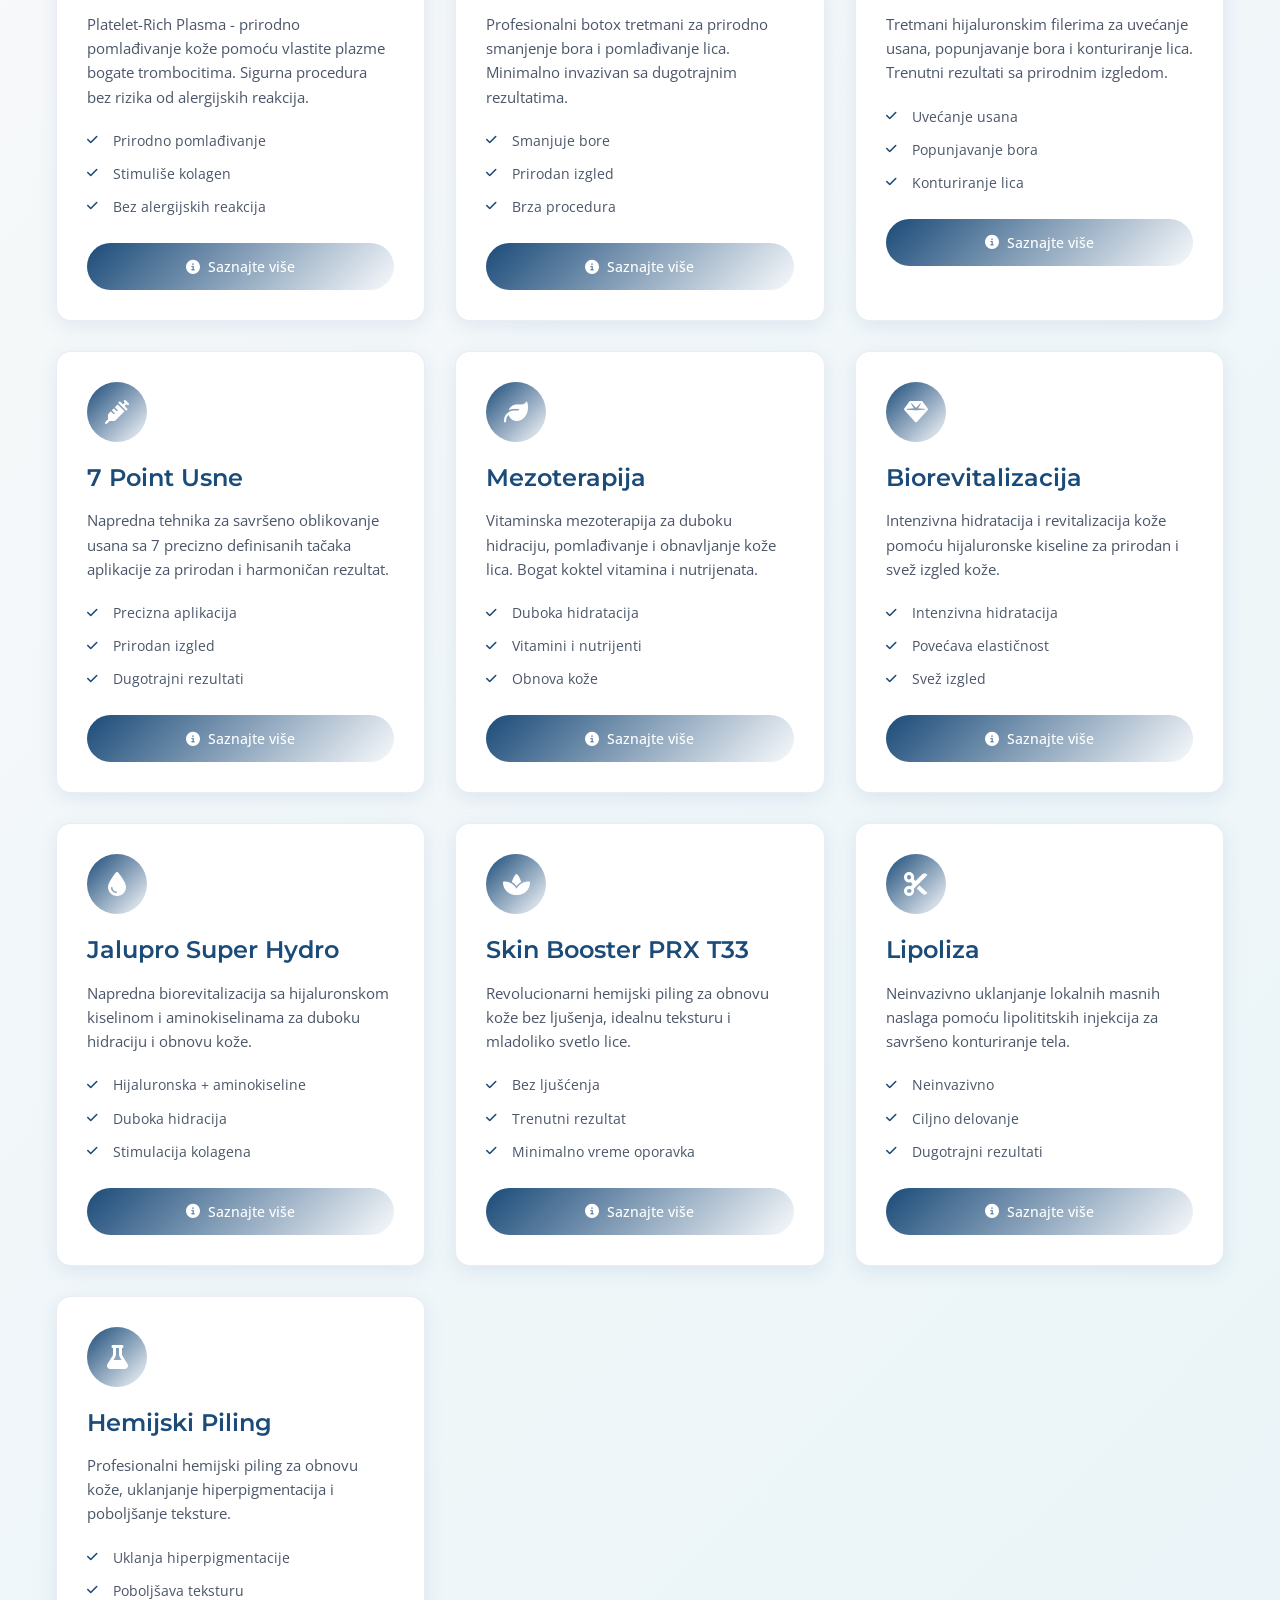
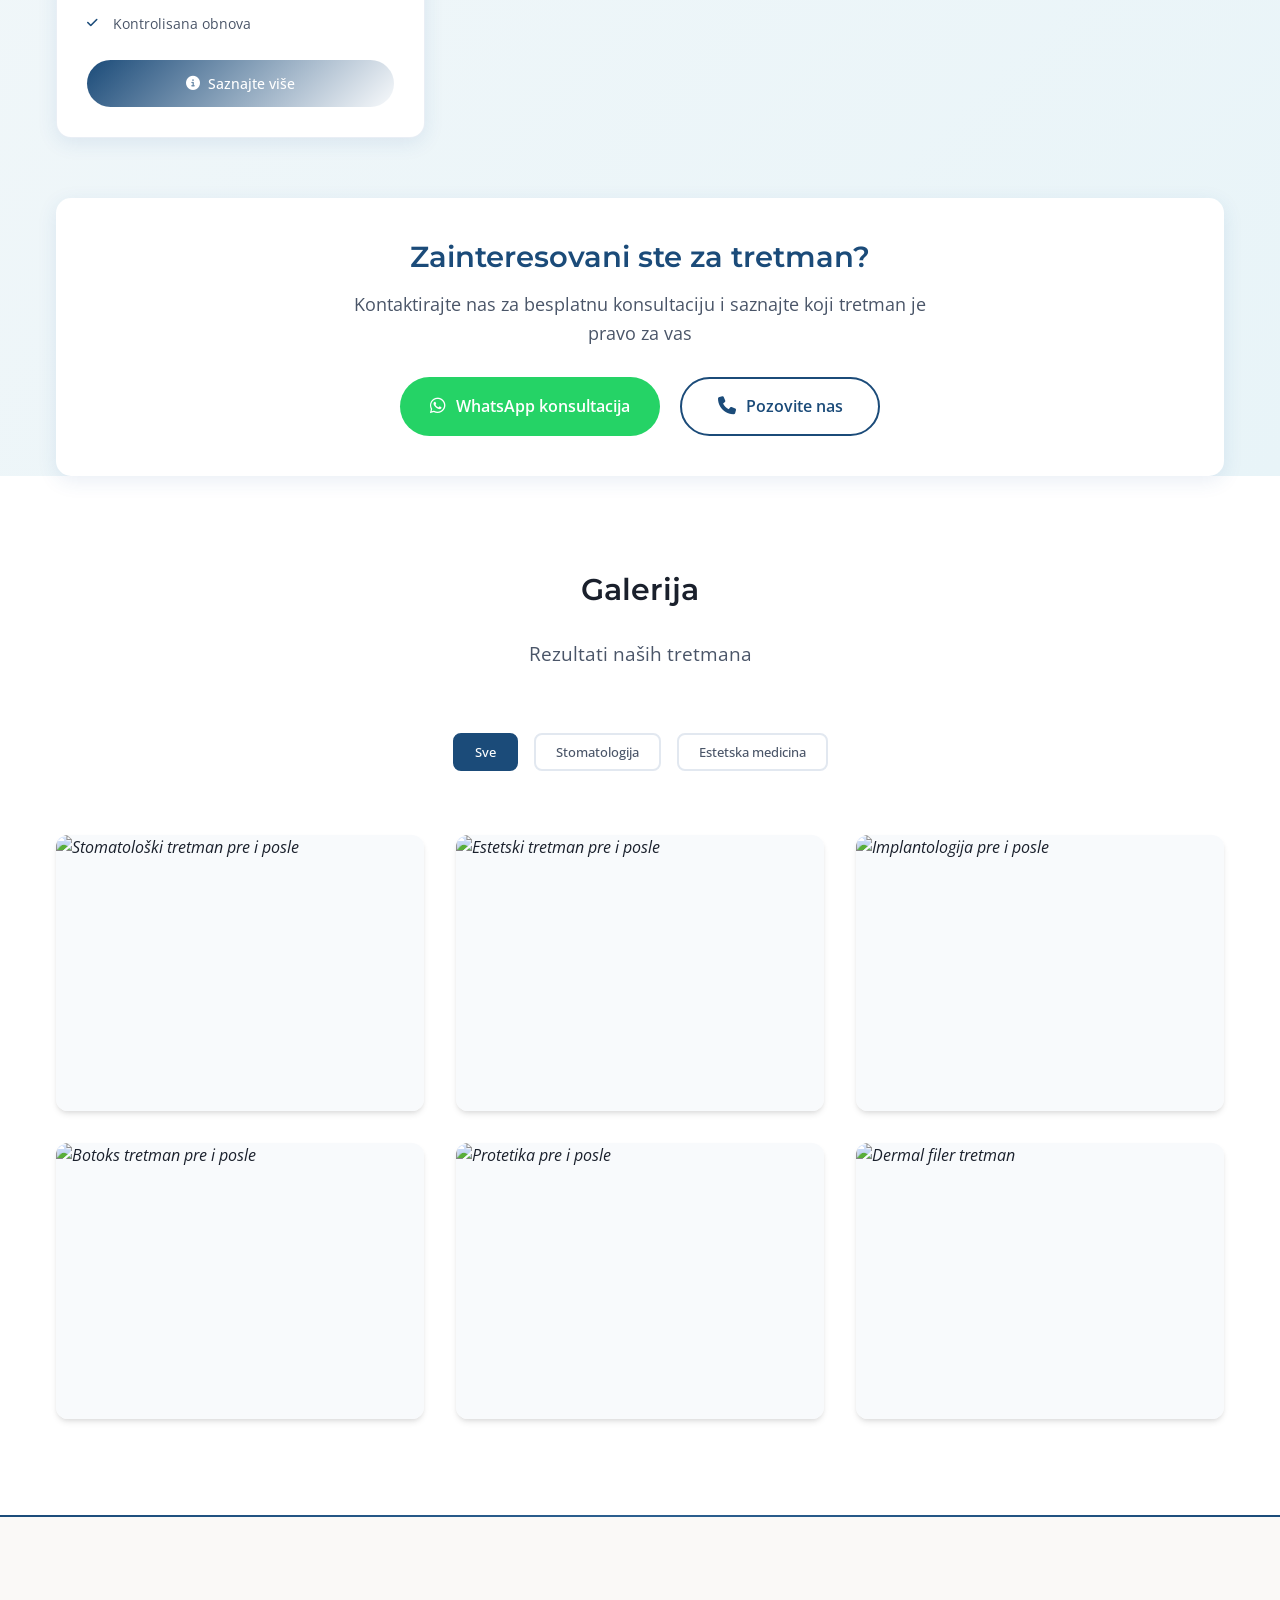
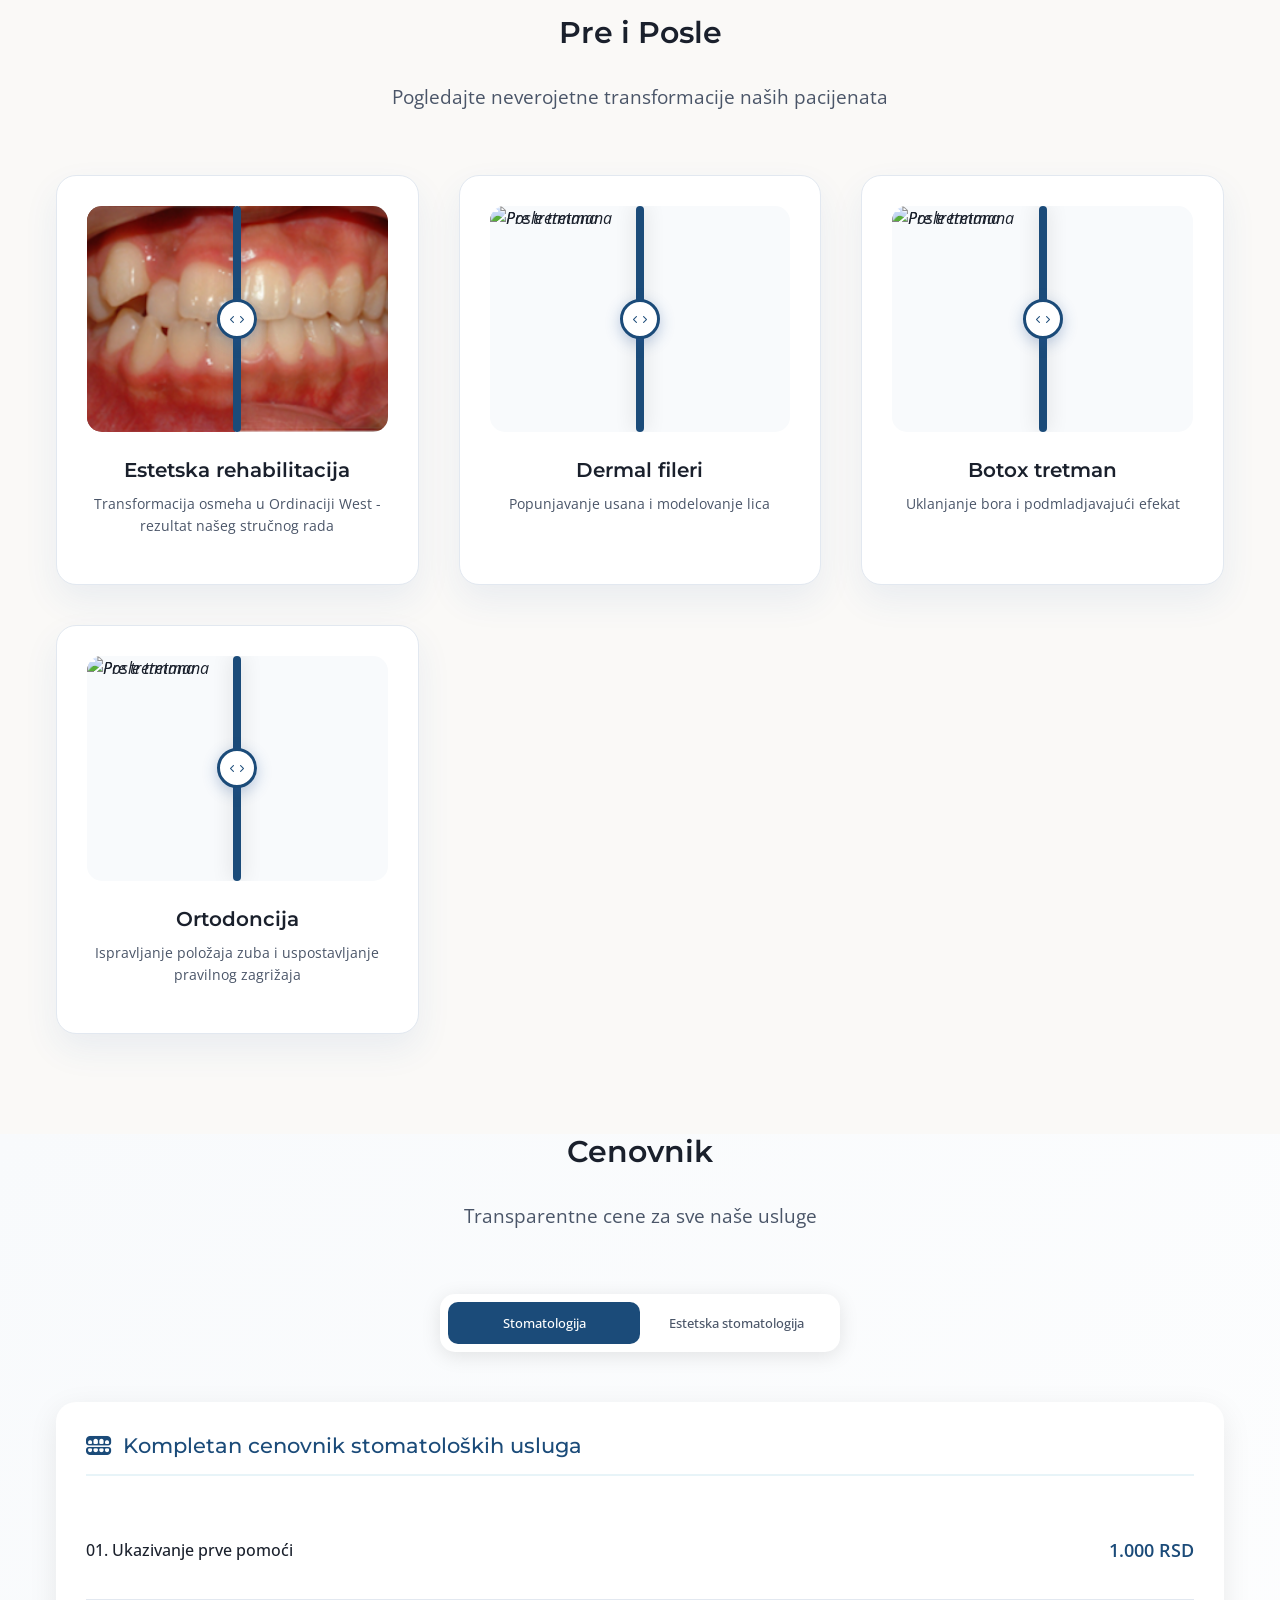
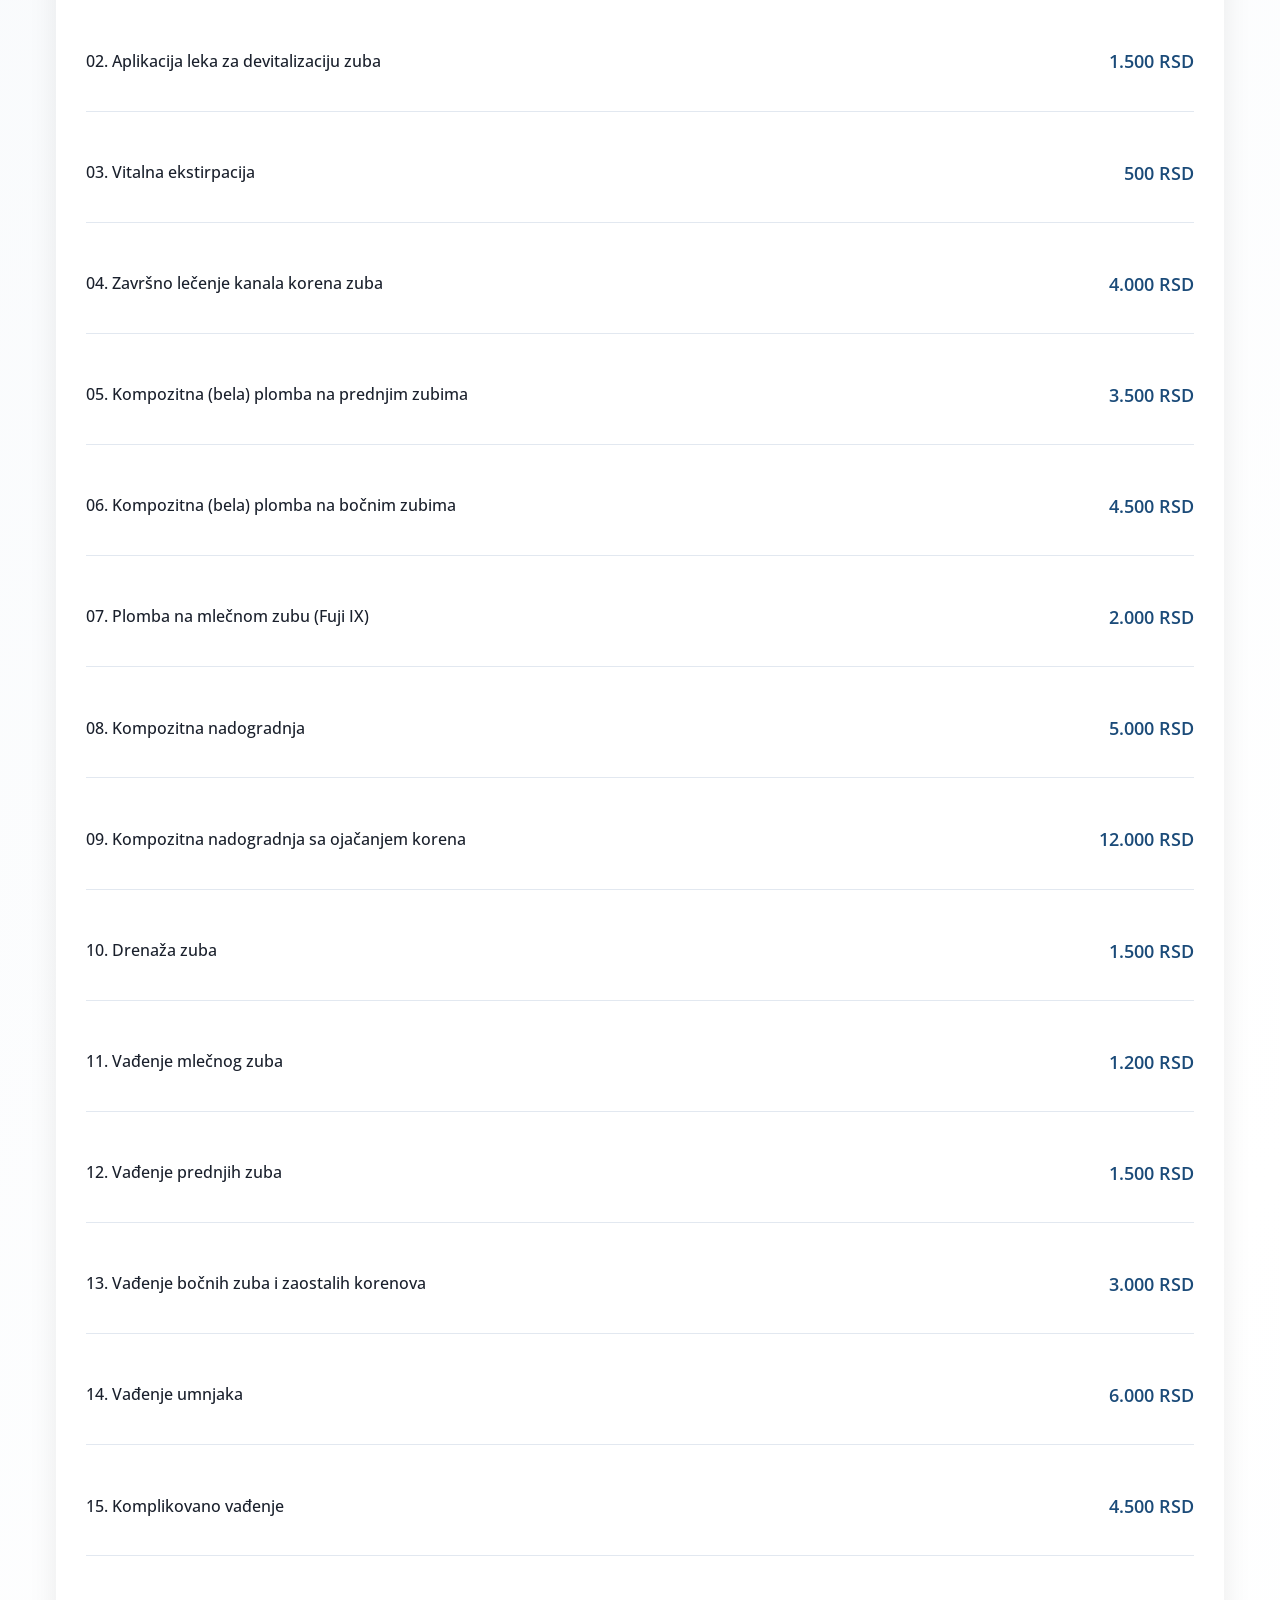
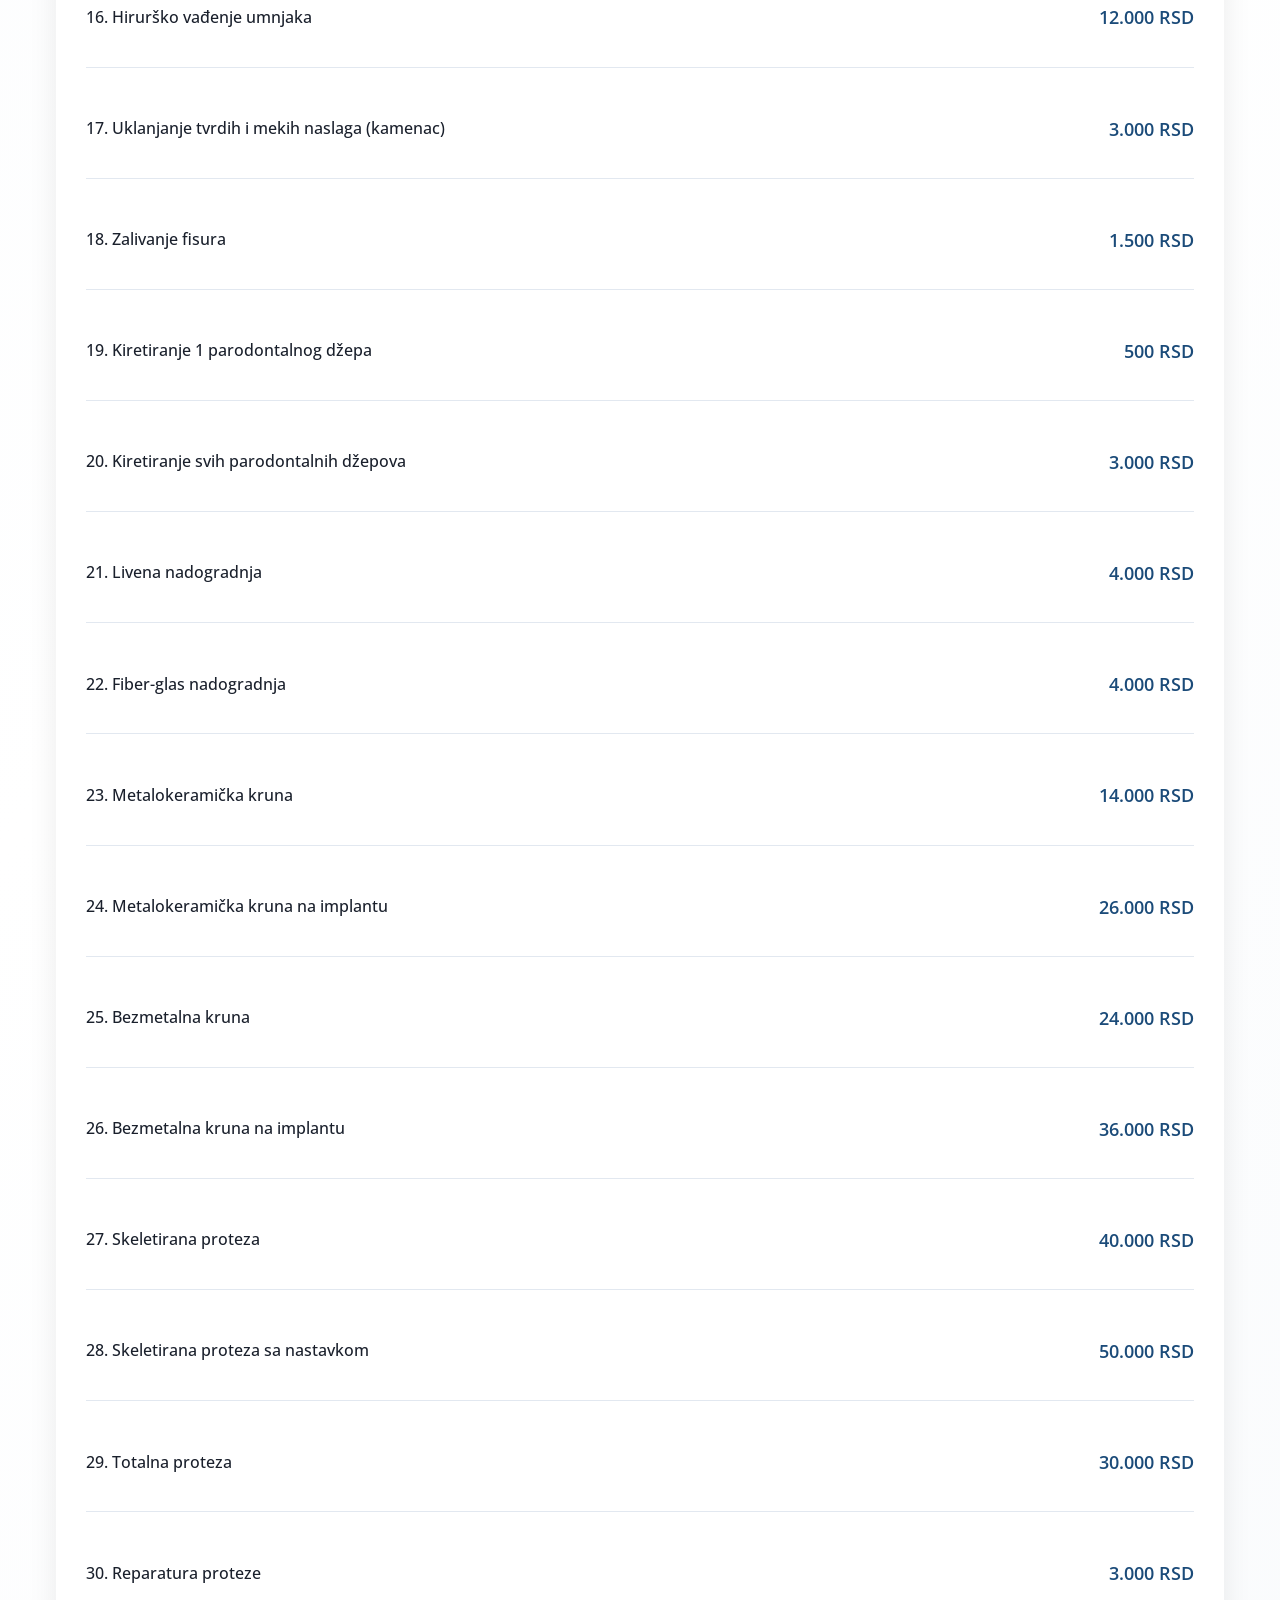
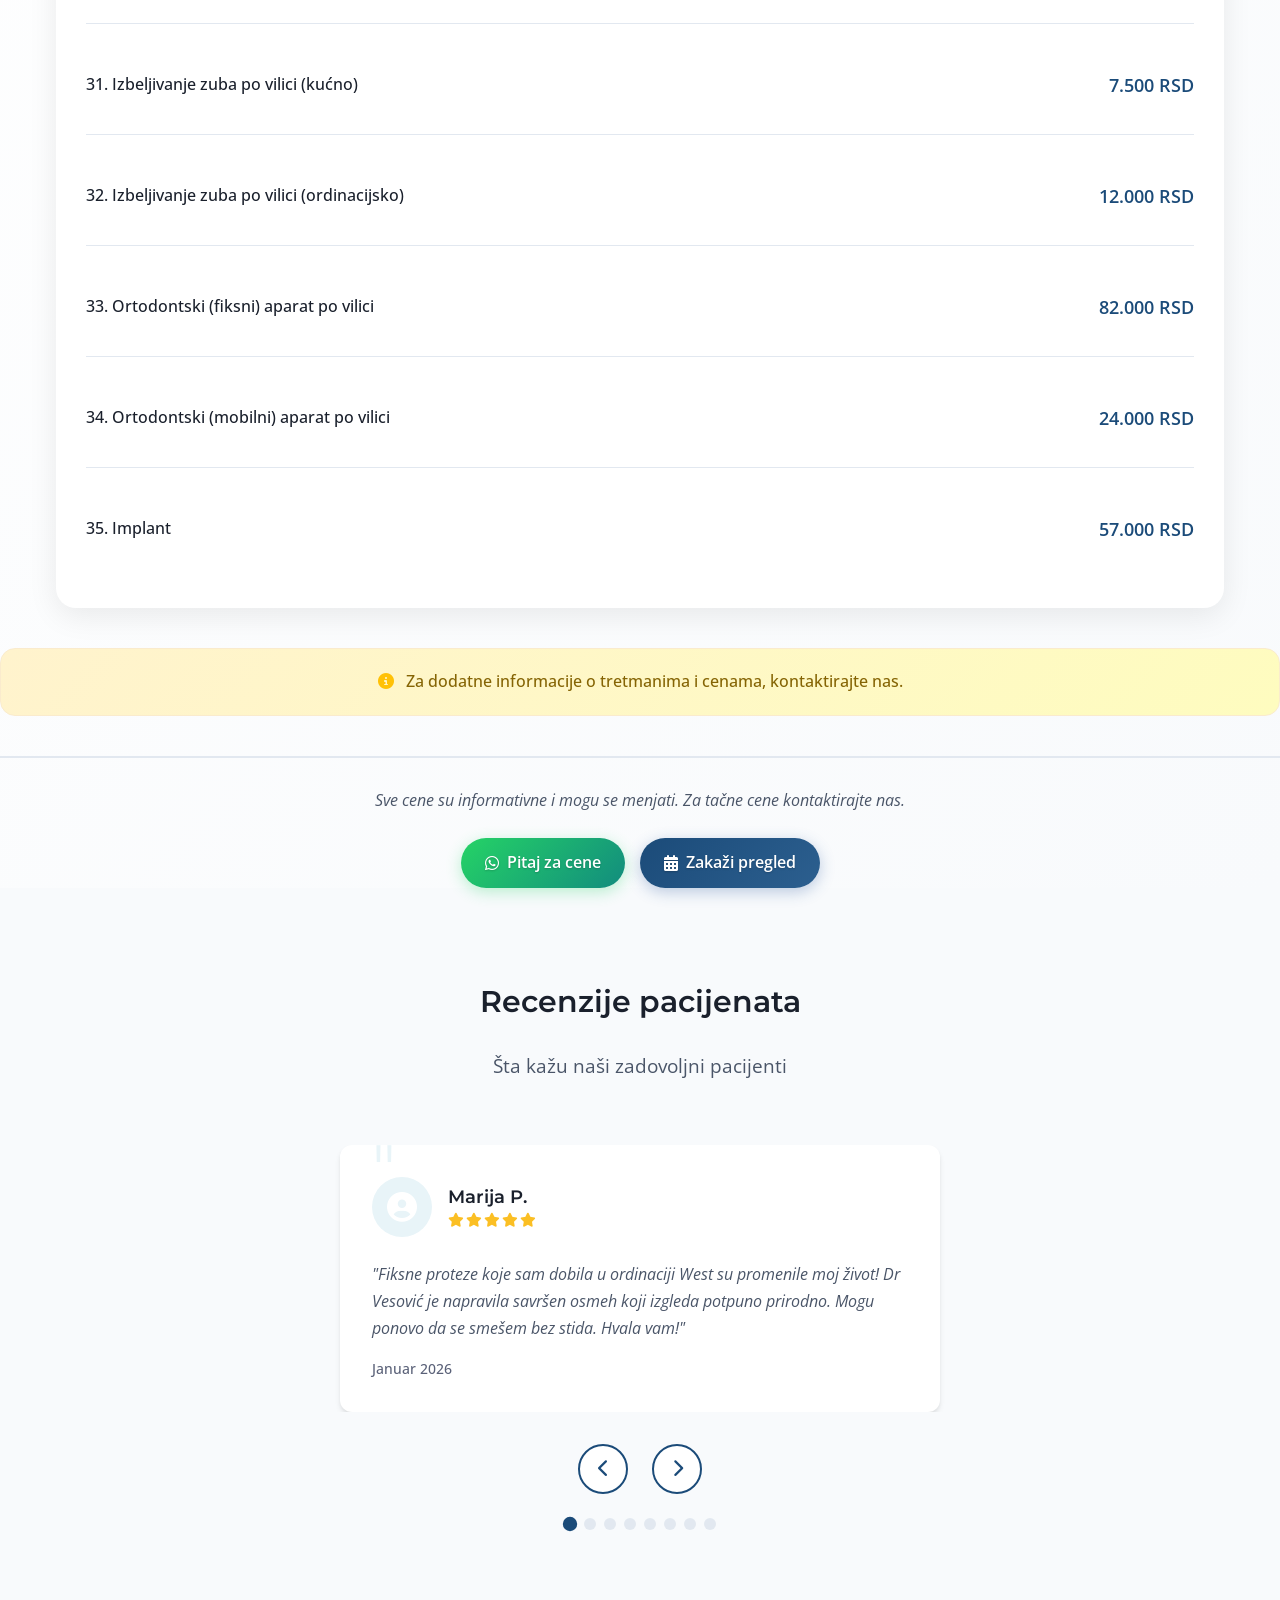
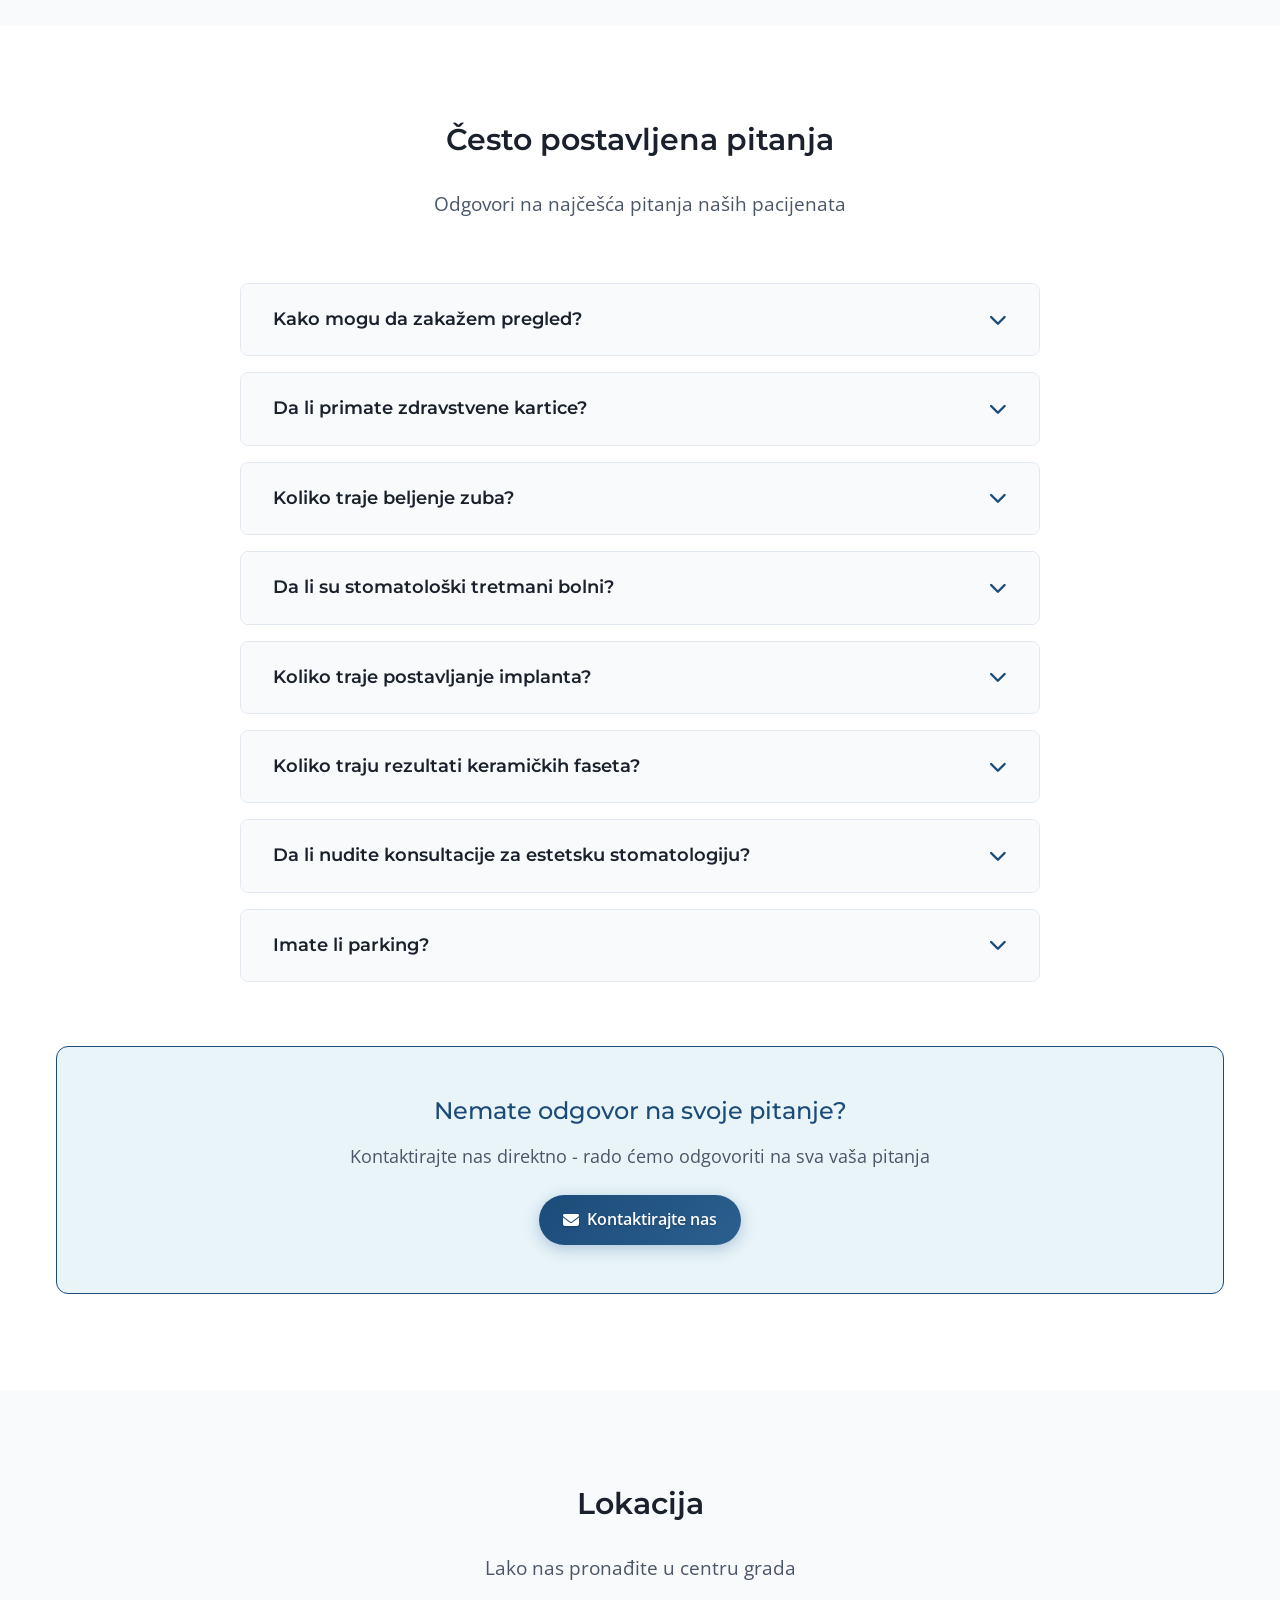
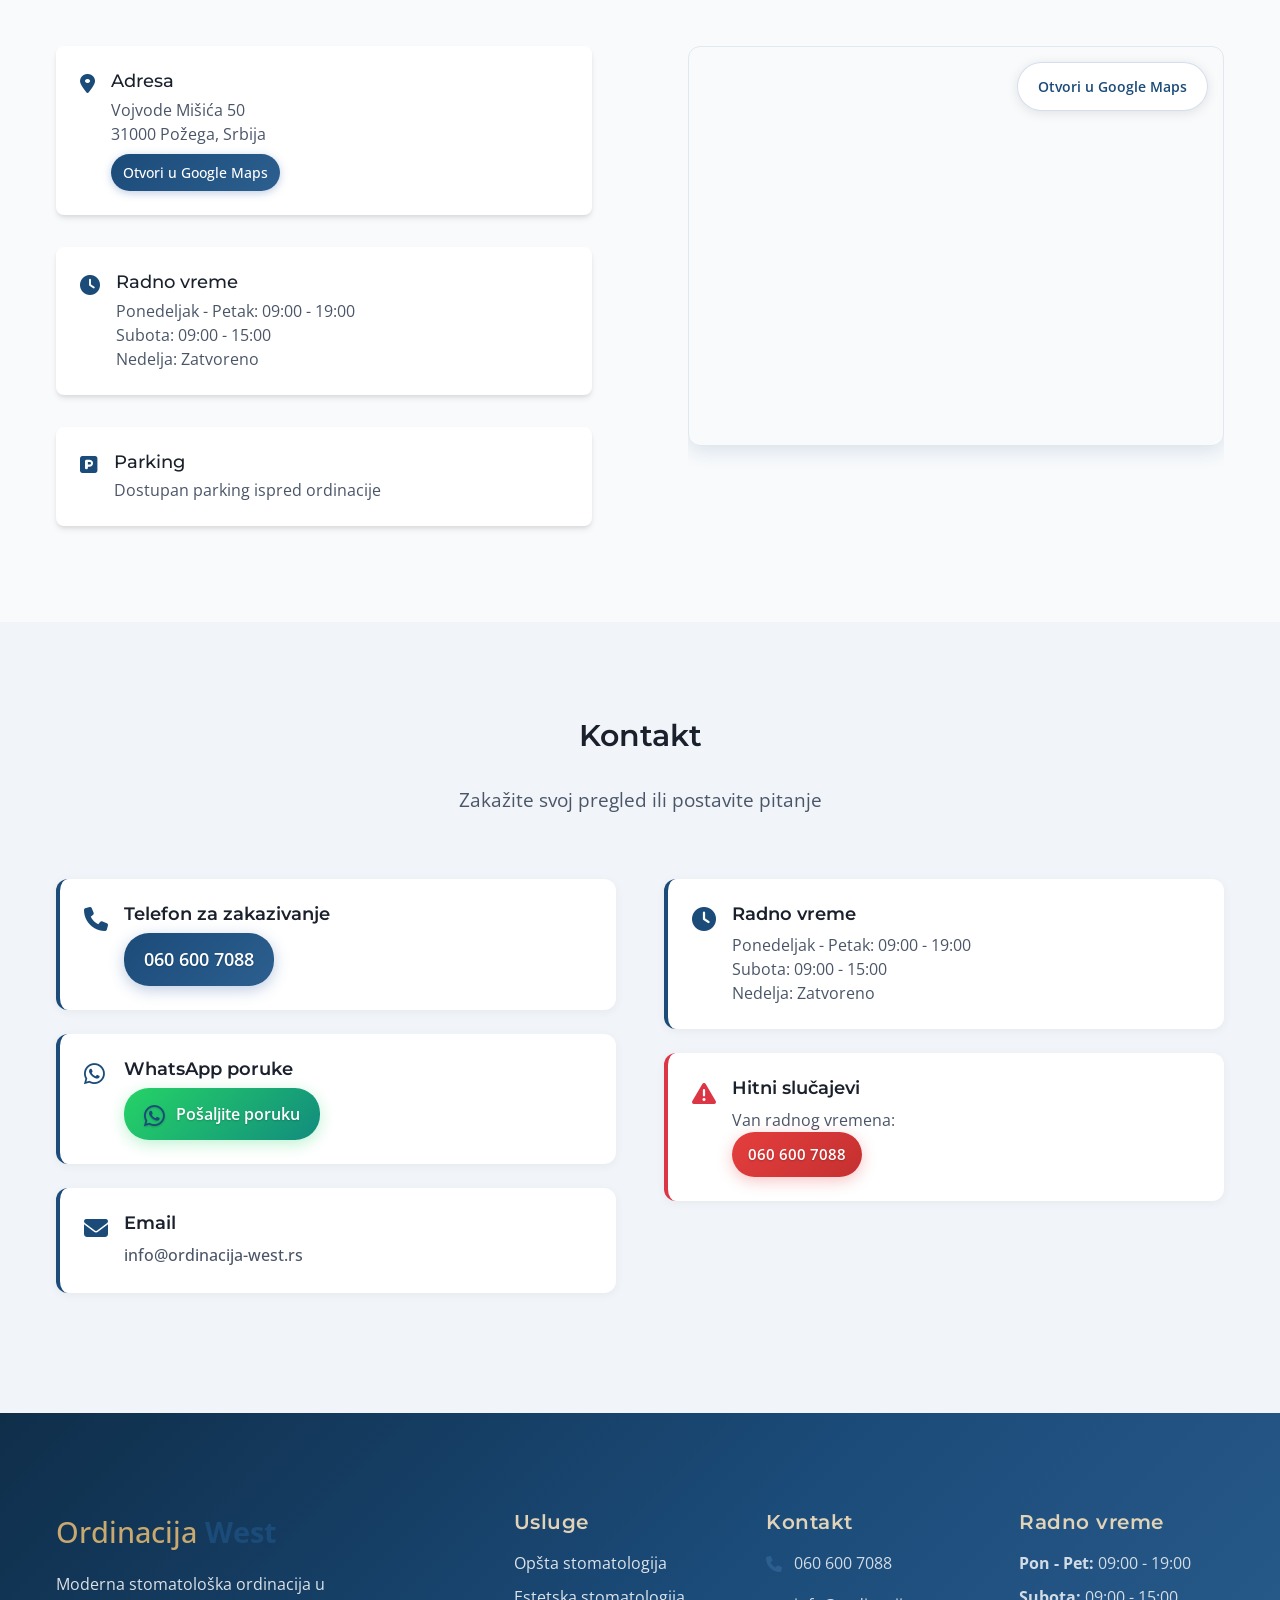
==== commit faf7724e: "Ispravka recenzija - promena PRP u mezoterapiju i ženska imena" ====
--- a/index.html
+++ b/index.html
@@ -998,7 +998,7 @@
                                             <i class="fas fa-user-circle"></i>
                                         </div>
                                         <div class="review-info">
-                                            <h4 class="reviewer-name">Stefan M.</h4>
+                                            <h4 class="reviewer-name">Stefana M.</h4>
                                             <div class="review-stars">
                                                 <i class="fas fa-star"></i>
                                                 <i class="fas fa-star"></i>
@@ -1009,7 +1009,7 @@
                                         </div>
                                     </div>
                                     <div class="review-content">
-                                        <p>"PRP tretman za kosu je prevazišao sva moja očekivanja! Nakon nekoliko meseci vidim značajno poboljšanje u gustini kose. Dr Vesović je objasnila ceo proces i rezultat je fantastičan."</p>
+                                        <p>"Mezoterapija lica je dala neverovatne rezultate! Koža mi je postala mekša, hidrirana i ima prirodan sjaj. Dr Vesović je objasnila sve prednosti tretmana i ja sam ooduševljena."</p>
                                         <div class="review-date">Decembar 2025</div>
                                     </div>
                                 </div>
@@ -1094,7 +1094,7 @@
                                             <i class="fas fa-user-circle"></i>
                                         </div>
                                         <div class="review-info">
-                                            <h4 class="reviewer-name">Milan R.</h4>
+                                            <h4 class="reviewer-name">Milena R.</h4>
                                             <div class="review-stars">
                                                 <i class="fas fa-star"></i>
                                                 <i class="fas fa-star"></i>
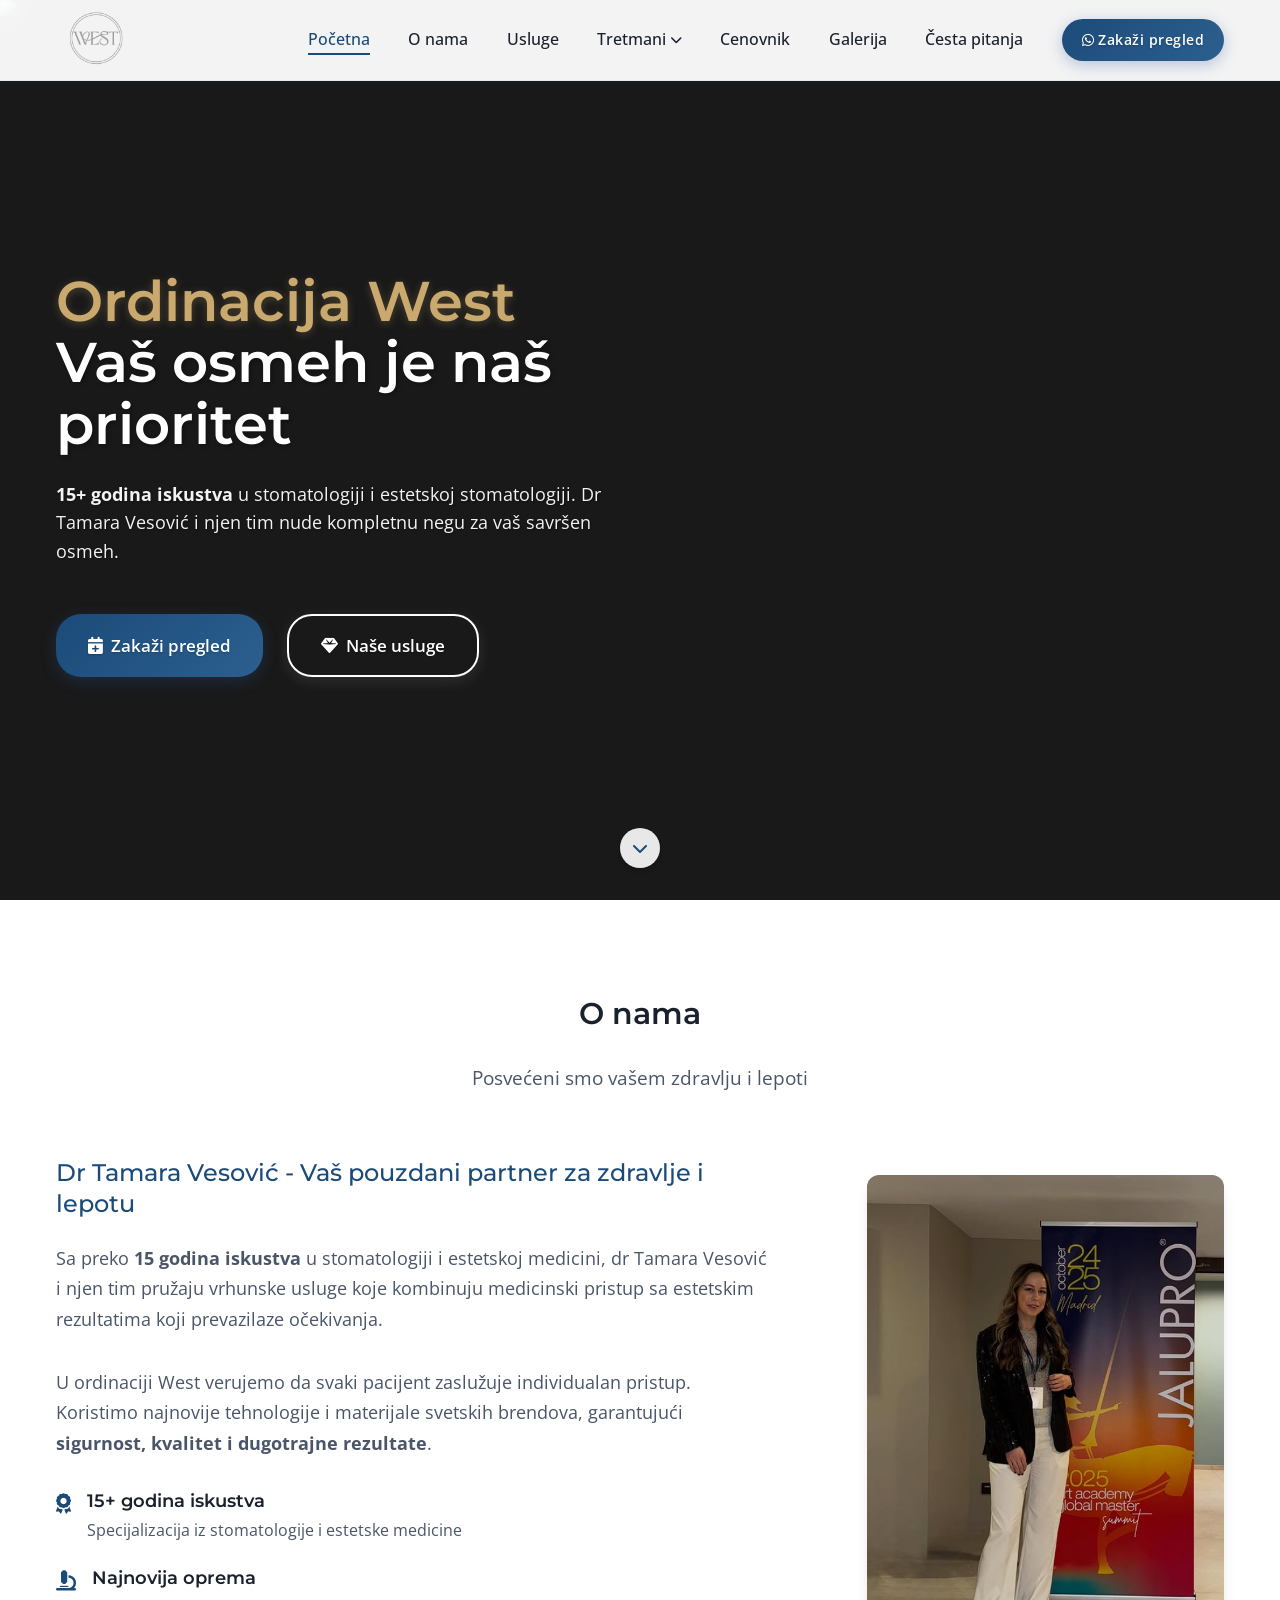
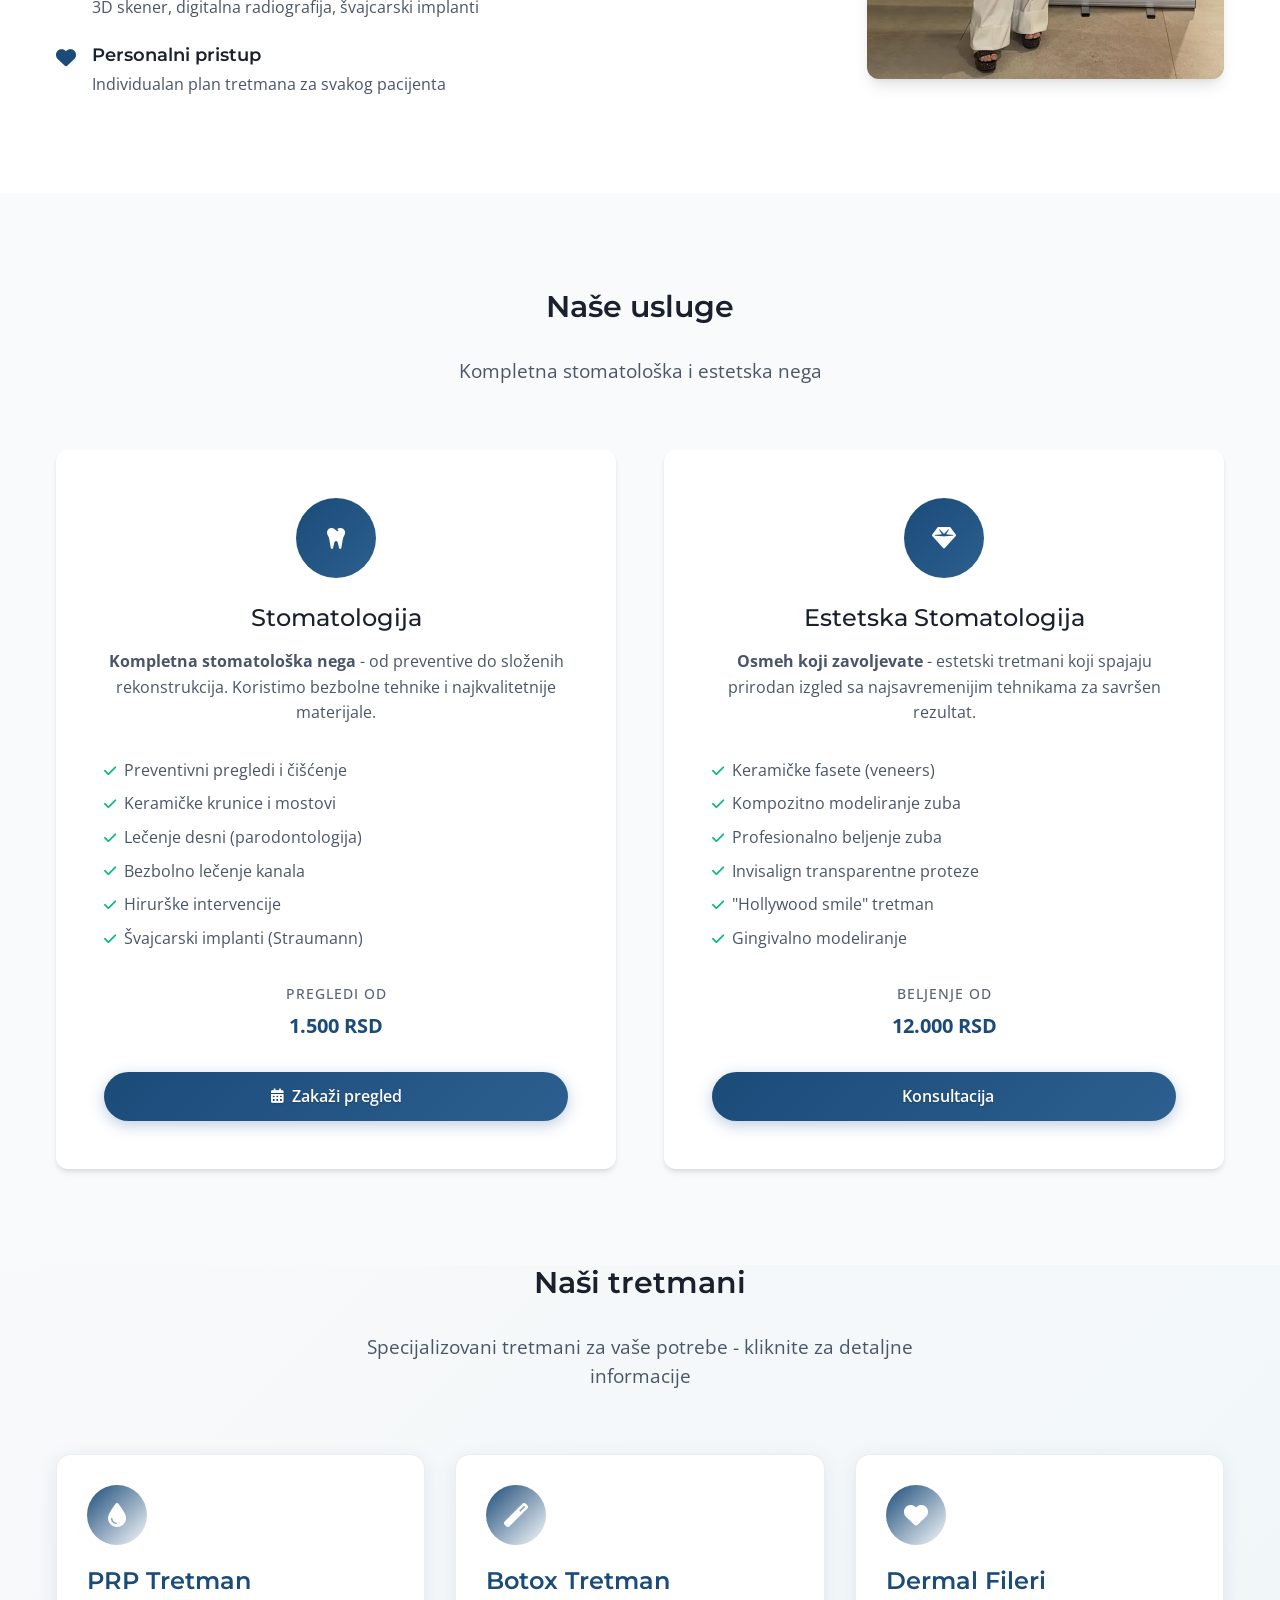
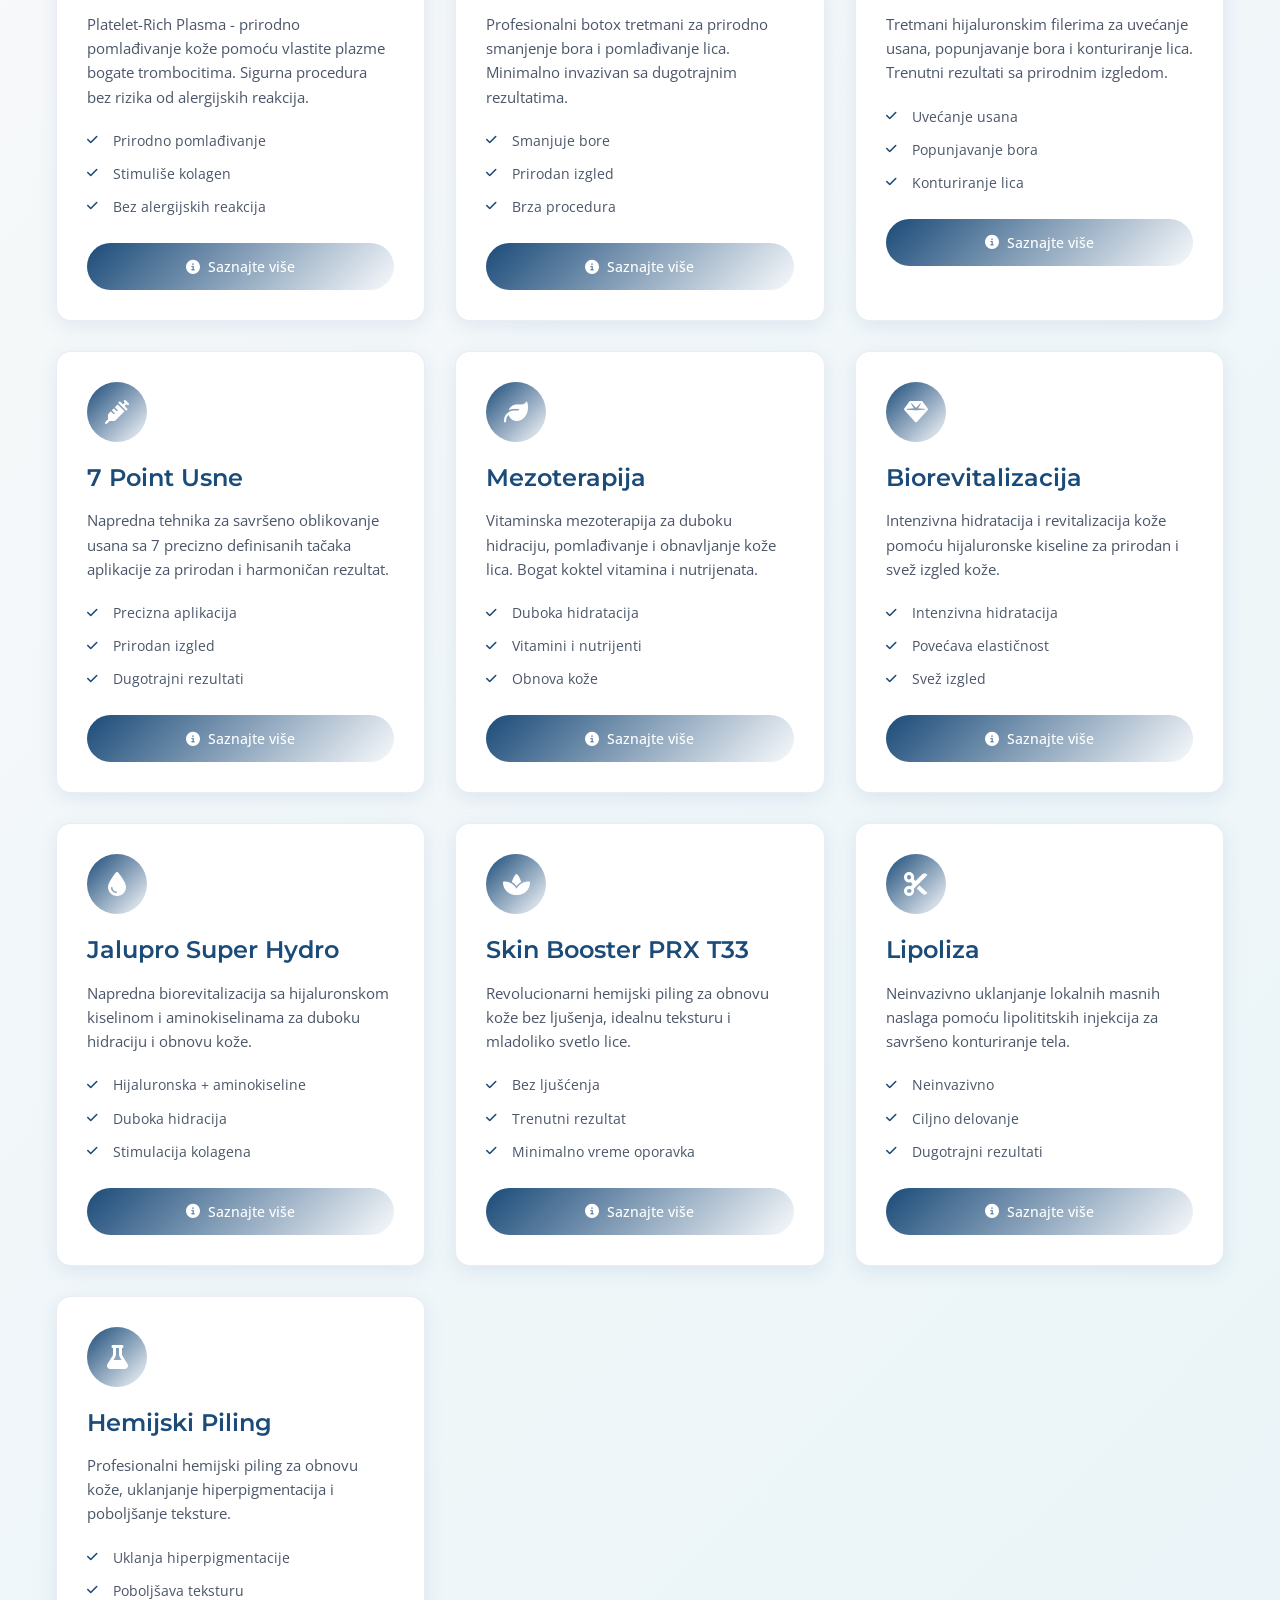
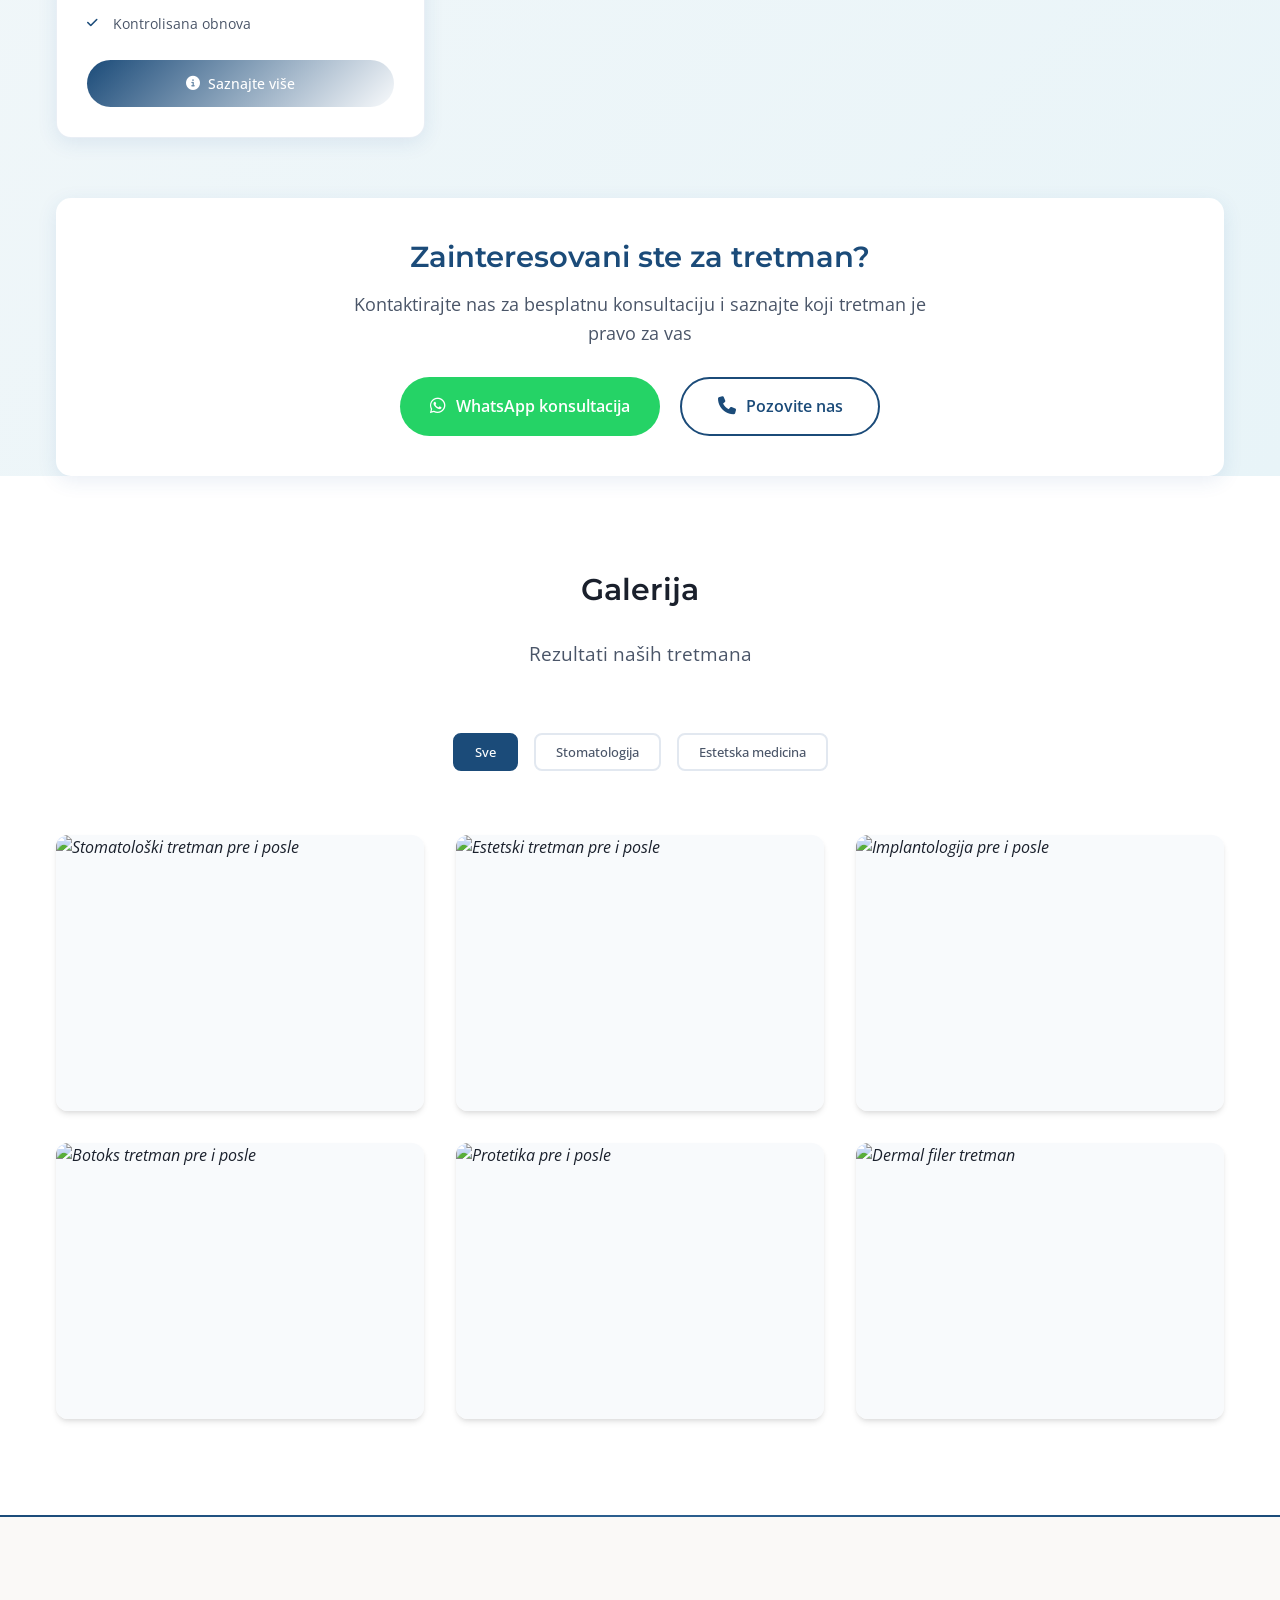
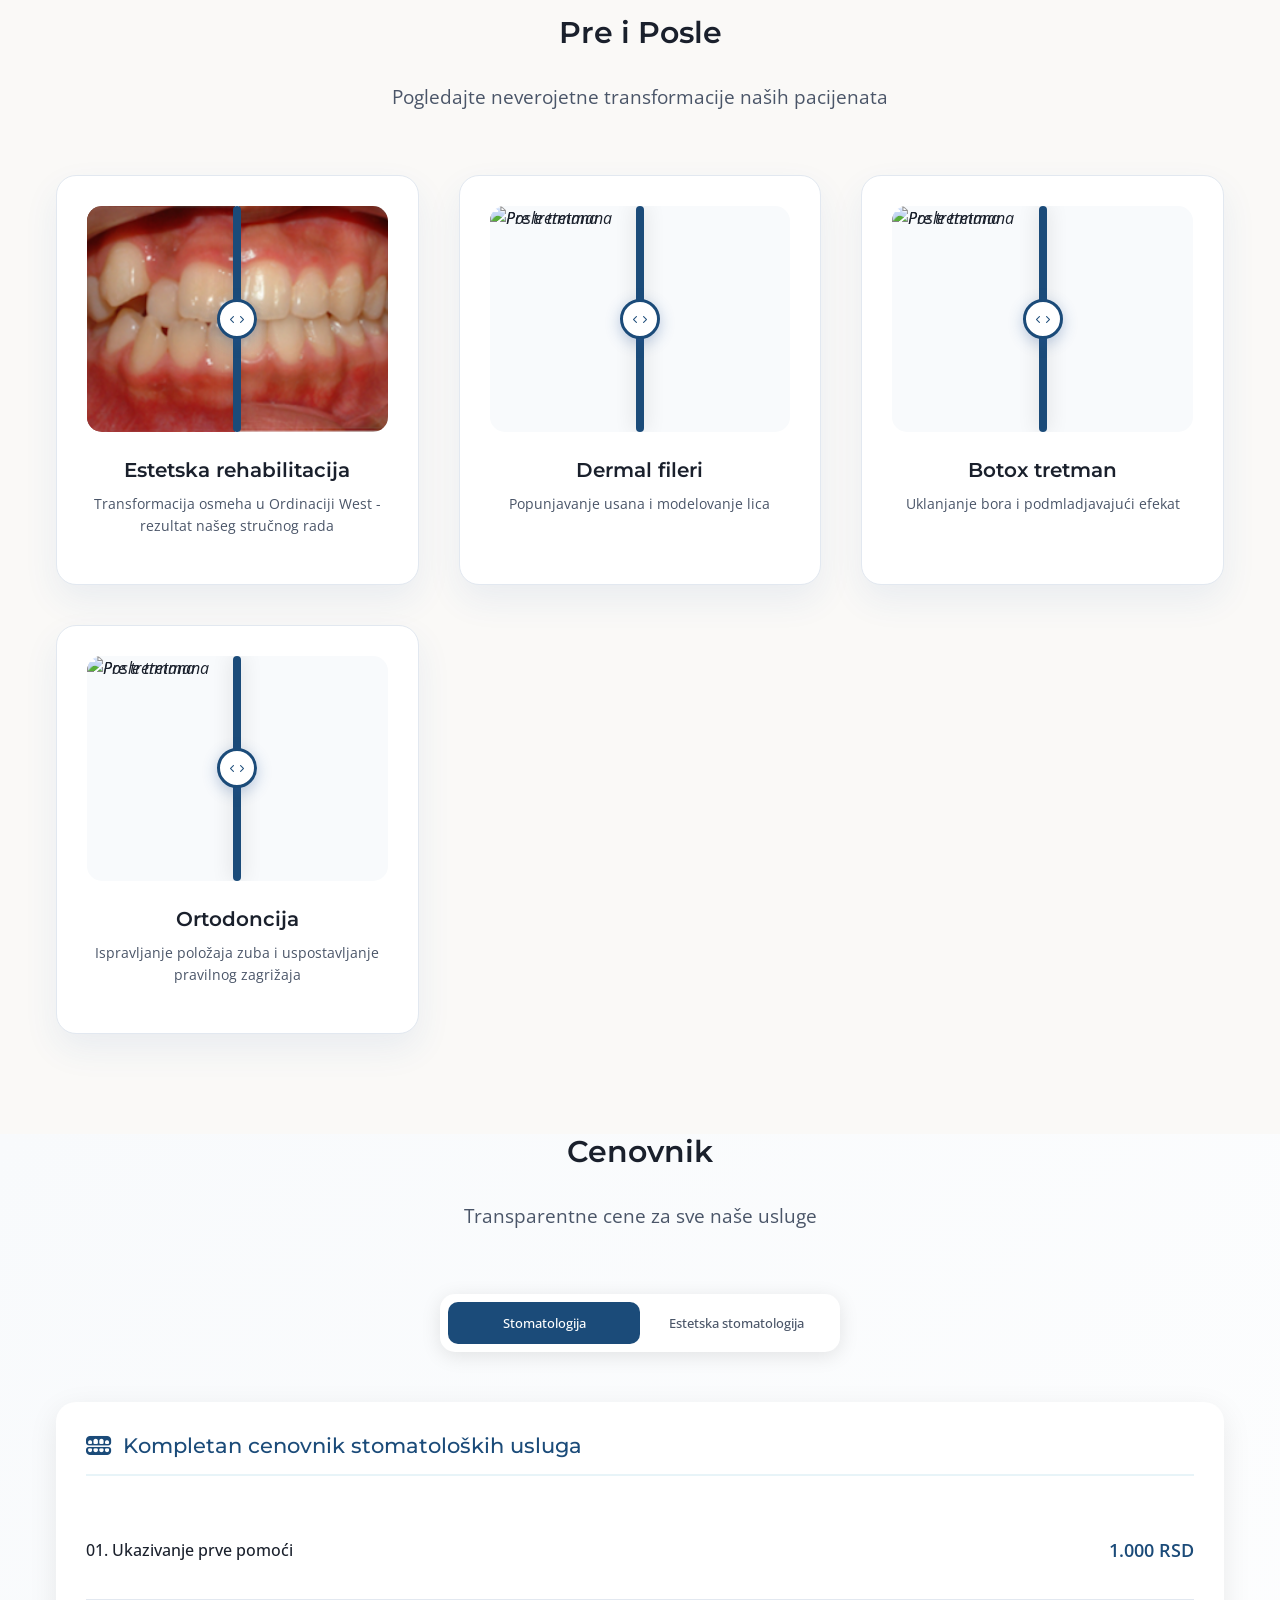
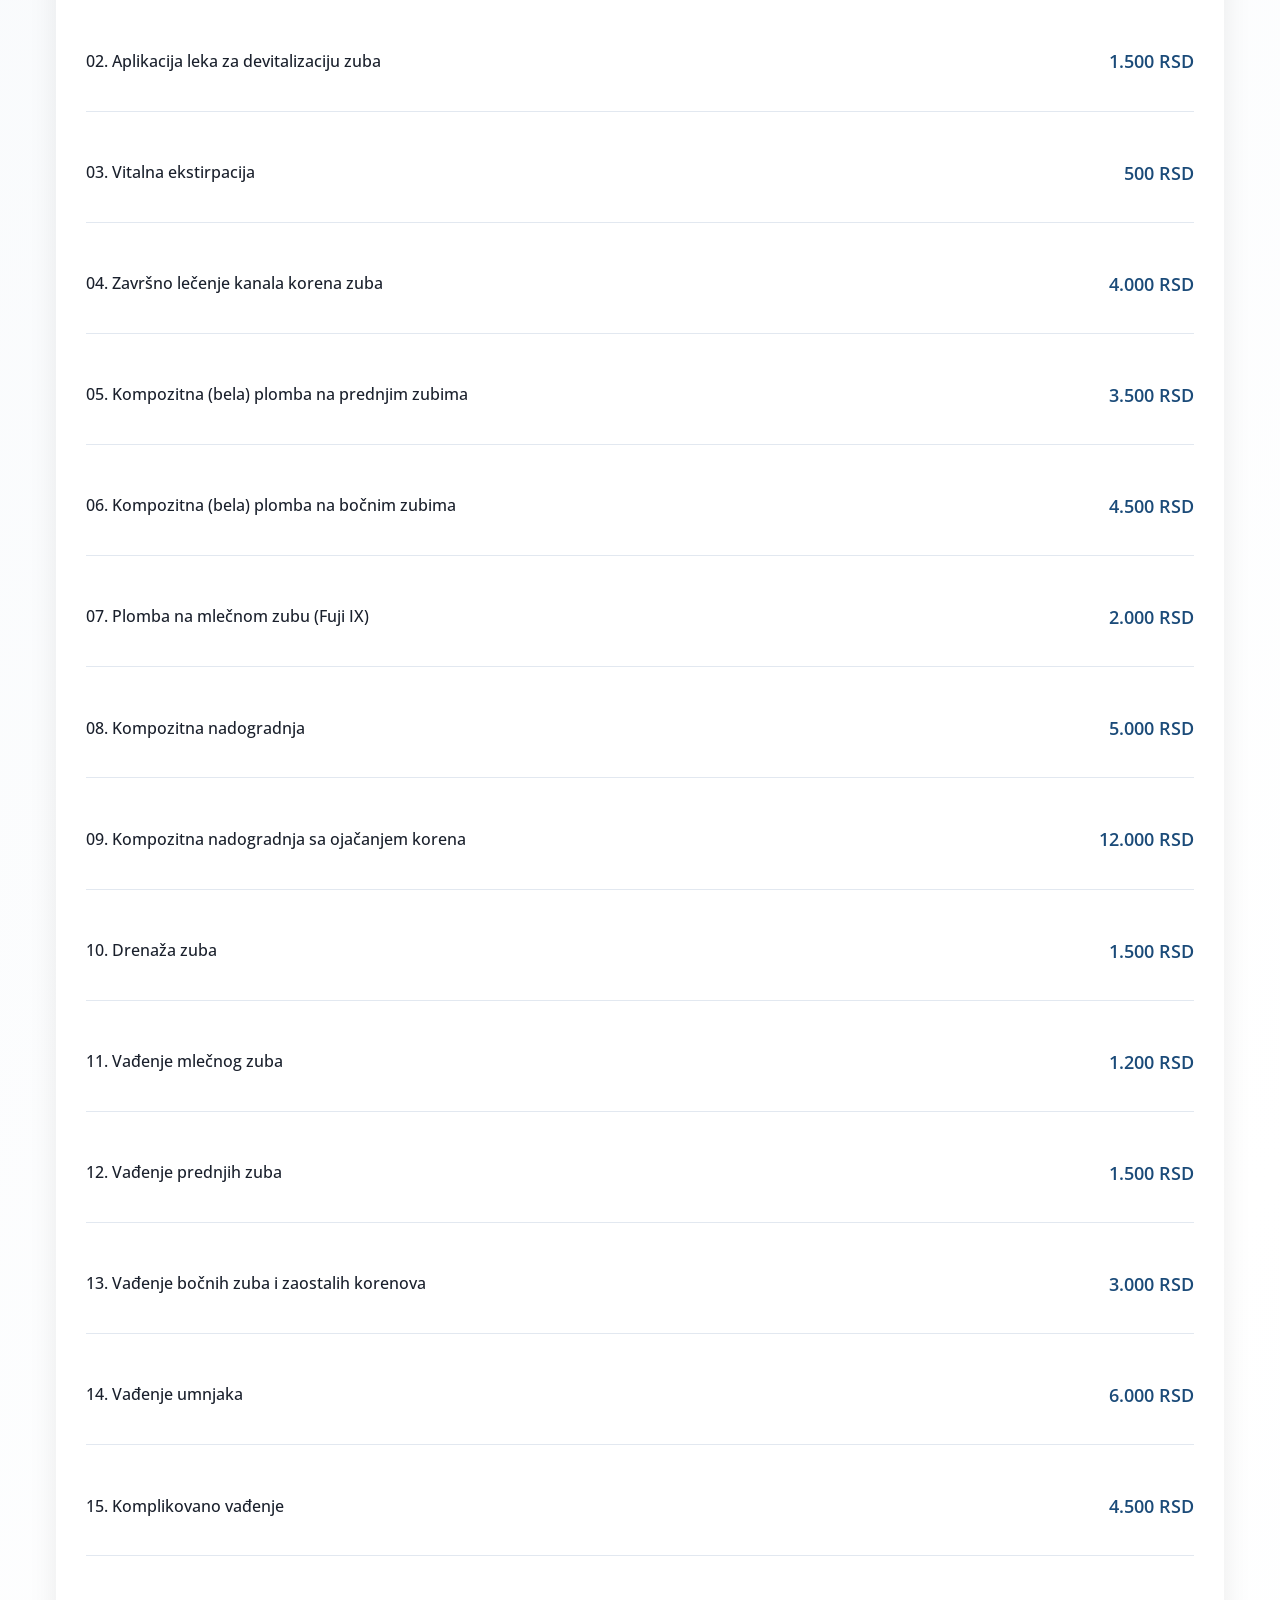
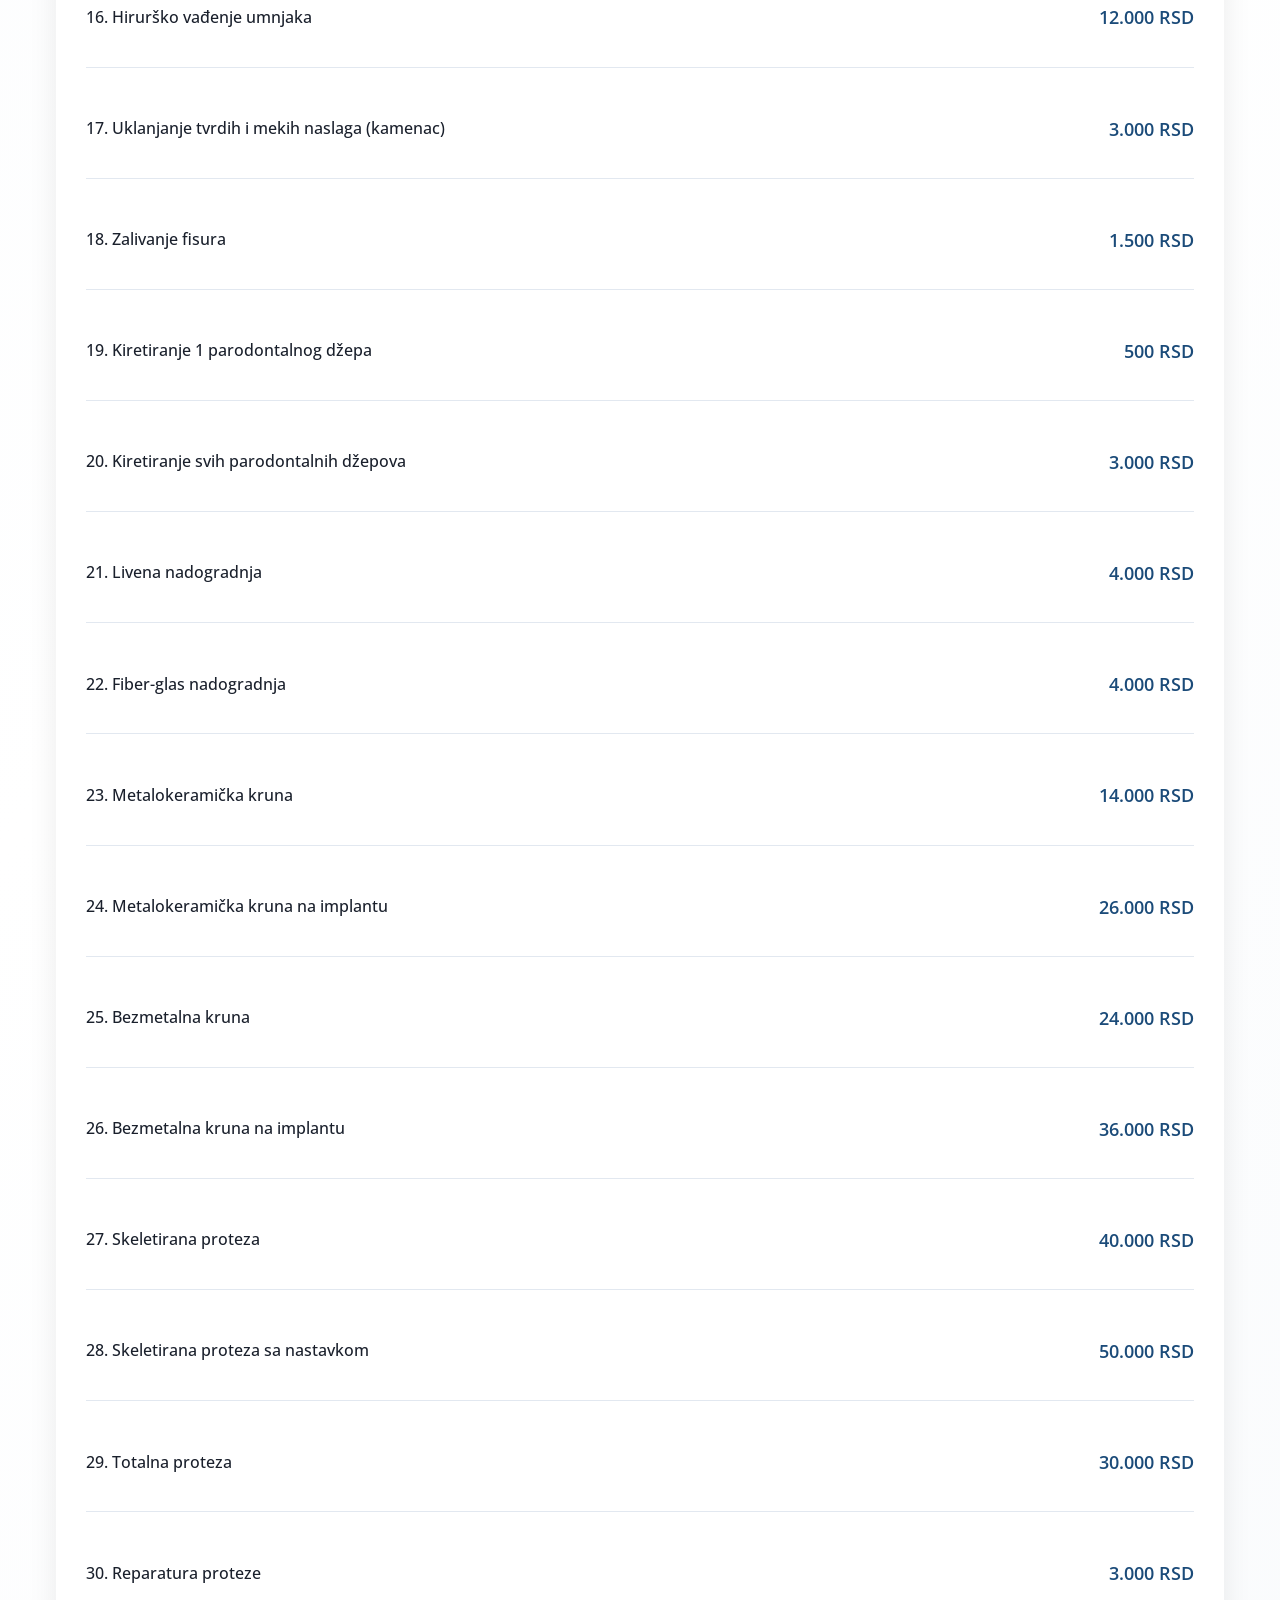
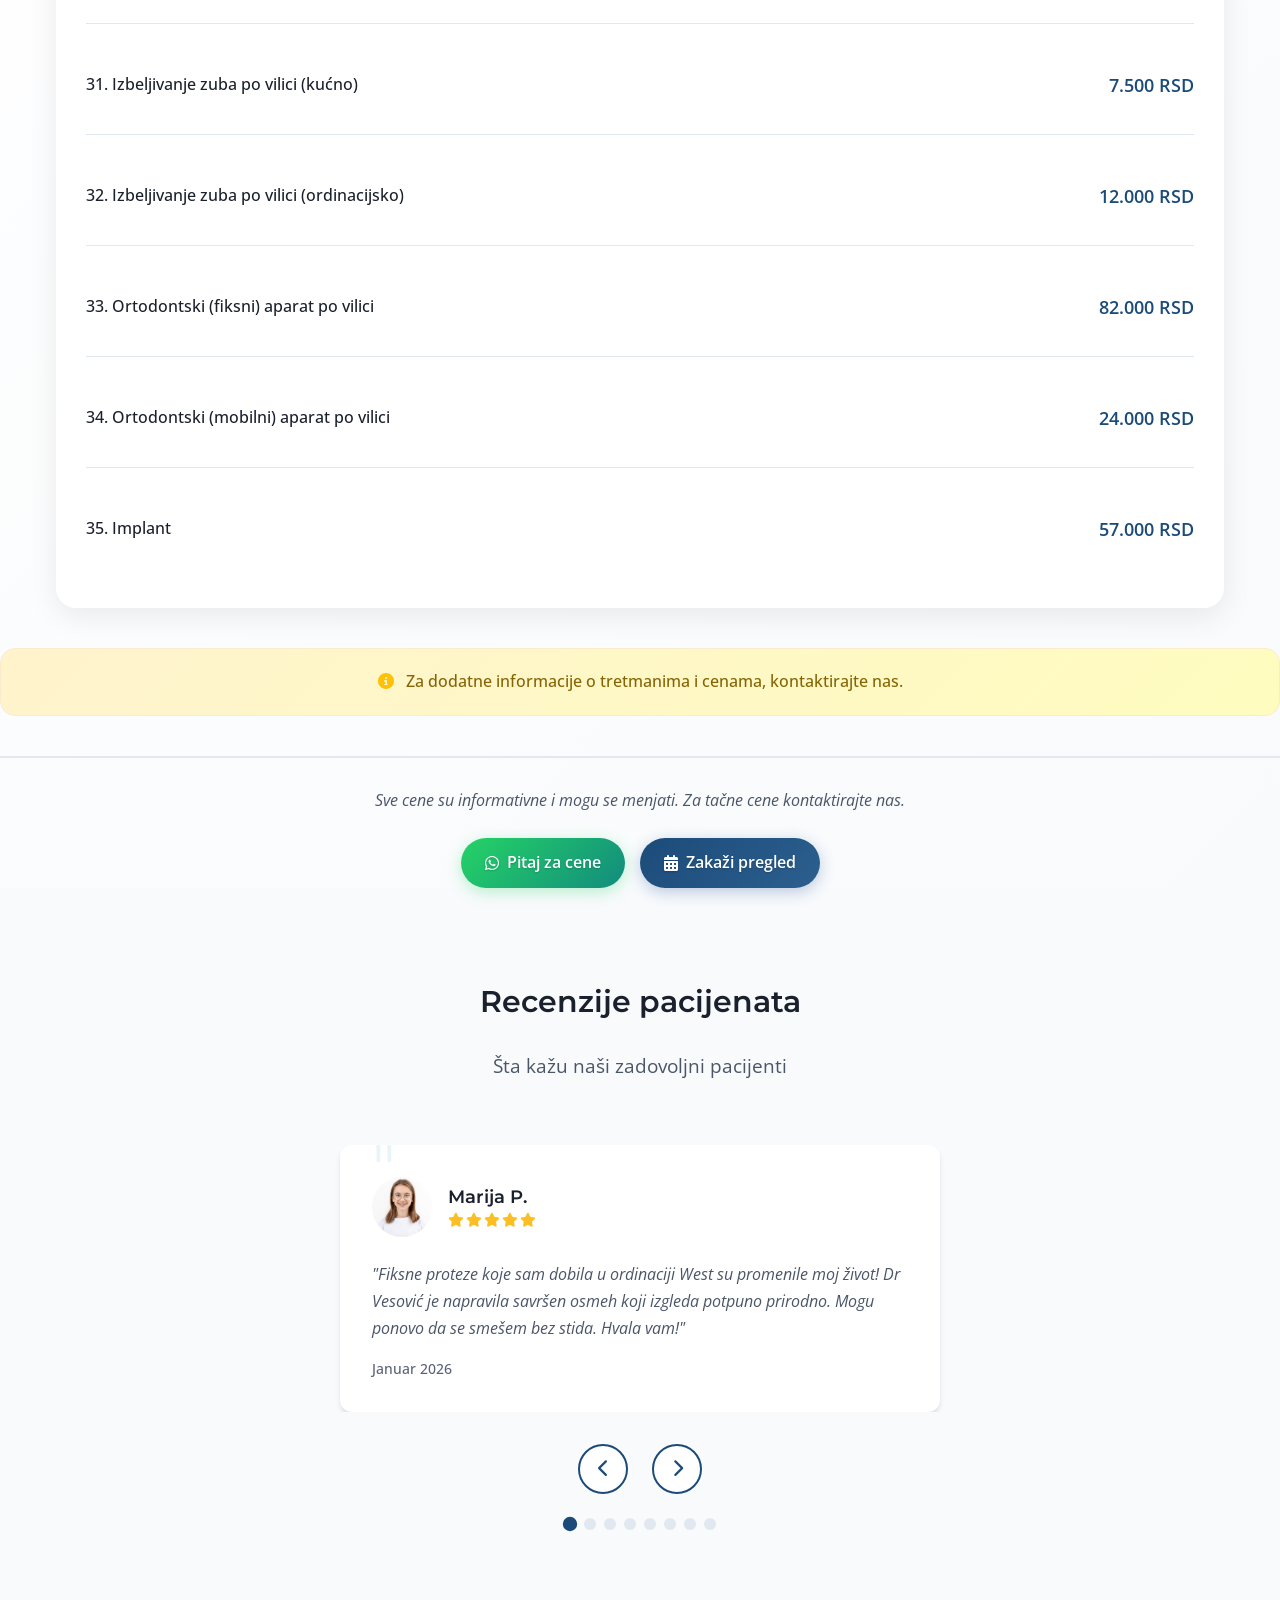
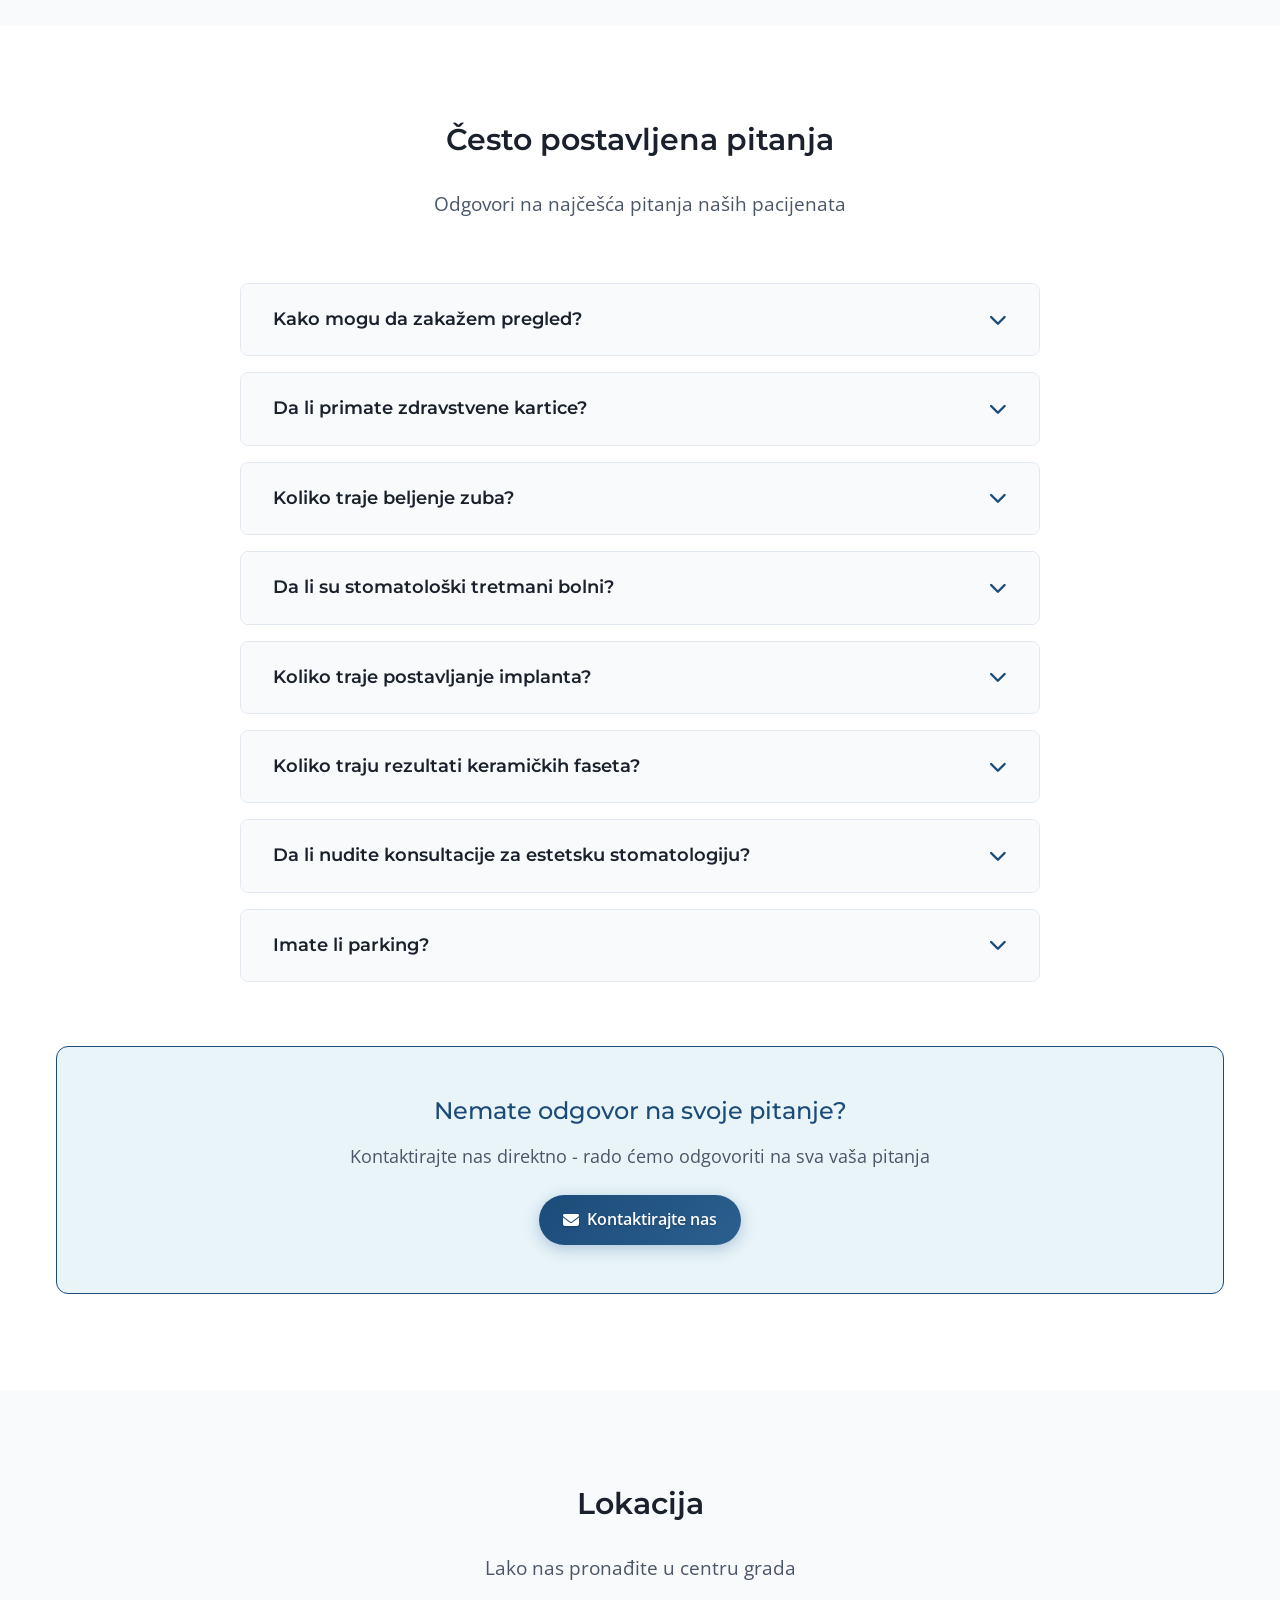
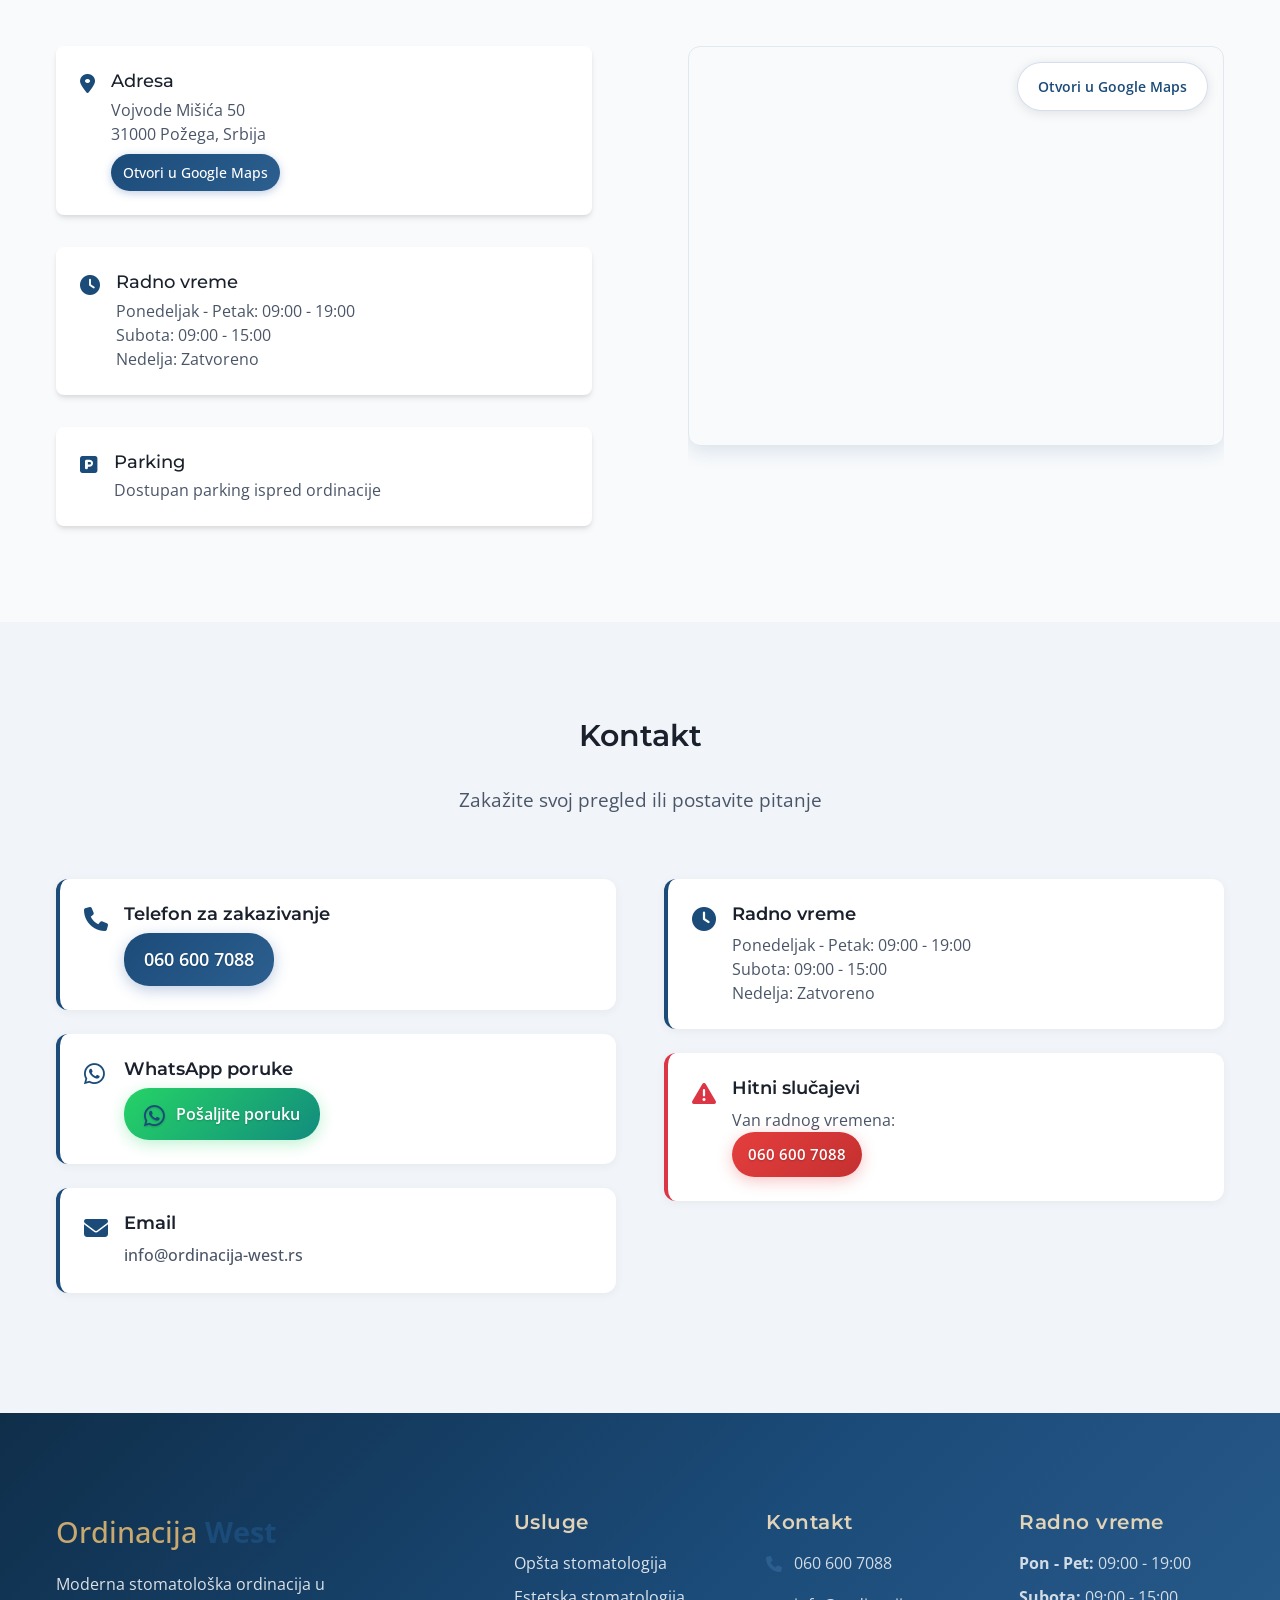
==== commit 1b062c33: "Dodavanje slika za recenzije i ažuriranje hero slike - zamenio ikone sa slikama iz persons foldera -" ====
--- a/index.html
+++ b/index.html
@@ -148,7 +148,7 @@
         <section class="hero" id="home">
             <!-- Background Image -->
             <div class="hero-background">
-                <img src="assets/images/hero-dark.png" alt="Moderna stomatološka ordinacija West u Požegi - Dr Tamara Vesović" class="hero-bg-img" loading="eager">
+                <img src="assets/images/hero-dark-resized.png" alt="Moderna stomatološka ordinacija West u Požegi - Dr Tamara Vesović" class="hero-bg-img" loading="eager">
                 <div class="hero-overlay"></div>
             </div>
             
@@ -971,7 +971,7 @@
                                 <div class="review-card">
                                     <div class="review-header">
                                         <div class="review-avatar">
-                                            <i class="fas fa-user-circle"></i>
+                                            <img src="assets/images/persons/6.png" alt="Marija P." loading="lazy">
                                         </div>
                                         <div class="review-info">
                                             <h4 class="reviewer-name">Marija P.</h4>
@@ -995,7 +995,7 @@
                                 <div class="review-card">
                                     <div class="review-header">
                                         <div class="review-avatar">
-                                            <i class="fas fa-user-circle"></i>
+                                            <img src="assets/images/persons/2.png" alt="Stefana M." loading="lazy">
                                         </div>
                                         <div class="review-info">
                                             <h4 class="reviewer-name">Stefana M.</h4>
@@ -1019,7 +1019,7 @@
                                 <div class="review-card">
                                     <div class="review-header">
                                         <div class="review-avatar">
-                                            <i class="fas fa-user-circle"></i>
+                                            <img src="assets/images/persons/devojka-fiksna.png" alt="Ana J." loading="lazy">
                                         </div>
                                         <div class="review-info">
                                             <h4 class="reviewer-name">Ana J.</h4>
@@ -1043,7 +1043,7 @@
                                 <div class="review-card">
                                     <div class="review-header">
                                         <div class="review-avatar">
-                                            <i class="fas fa-user-circle"></i>
+                                            <img src="assets/images/persons/3.png" alt="Petar N." loading="lazy">
                                         </div>
                                         <div class="review-info">
                                             <h4 class="reviewer-name">Petar N.</h4>
@@ -1067,7 +1067,7 @@
                                 <div class="review-card">
                                     <div class="review-header">
                                         <div class="review-avatar">
-                                            <i class="fas fa-user-circle"></i>
+                                            <img src="assets/images/persons/milena-r.jpg" alt="Jelena S." loading="lazy">
                                         </div>
                                         <div class="review-info">
                                             <h4 class="reviewer-name">Jelena S.</h4>
@@ -1091,7 +1091,7 @@
                                 <div class="review-card">
                                     <div class="review-header">
                                         <div class="review-avatar">
-                                            <i class="fas fa-user-circle"></i>
+                                            <img src="assets/images/persons/5.png" alt="Milena R." loading="lazy">
                                         </div>
                                         <div class="review-info">
                                             <h4 class="reviewer-name">Milena R.</h4>
@@ -1115,7 +1115,7 @@
                                 <div class="review-card">
                                     <div class="review-header">
                                         <div class="review-avatar">
-                                            <i class="fas fa-user-circle"></i>
+                                            <img src="assets/images/persons/4.png" alt="Milica T." loading="lazy">
                                         </div>
                                         <div class="review-info">
                                             <h4 class="reviewer-name">Milica T.</h4>
@@ -1139,7 +1139,7 @@
                                 <div class="review-card">
                                     <div class="review-header">
                                         <div class="review-avatar">
-                                            <i class="fas fa-user-circle"></i>
+                                            <img src="assets/images/persons/7.png" alt="Nenad V." loading="lazy">
                                         </div>
                                         <div class="review-info">
                                             <h4 class="reviewer-name">Nenad V.</h4>
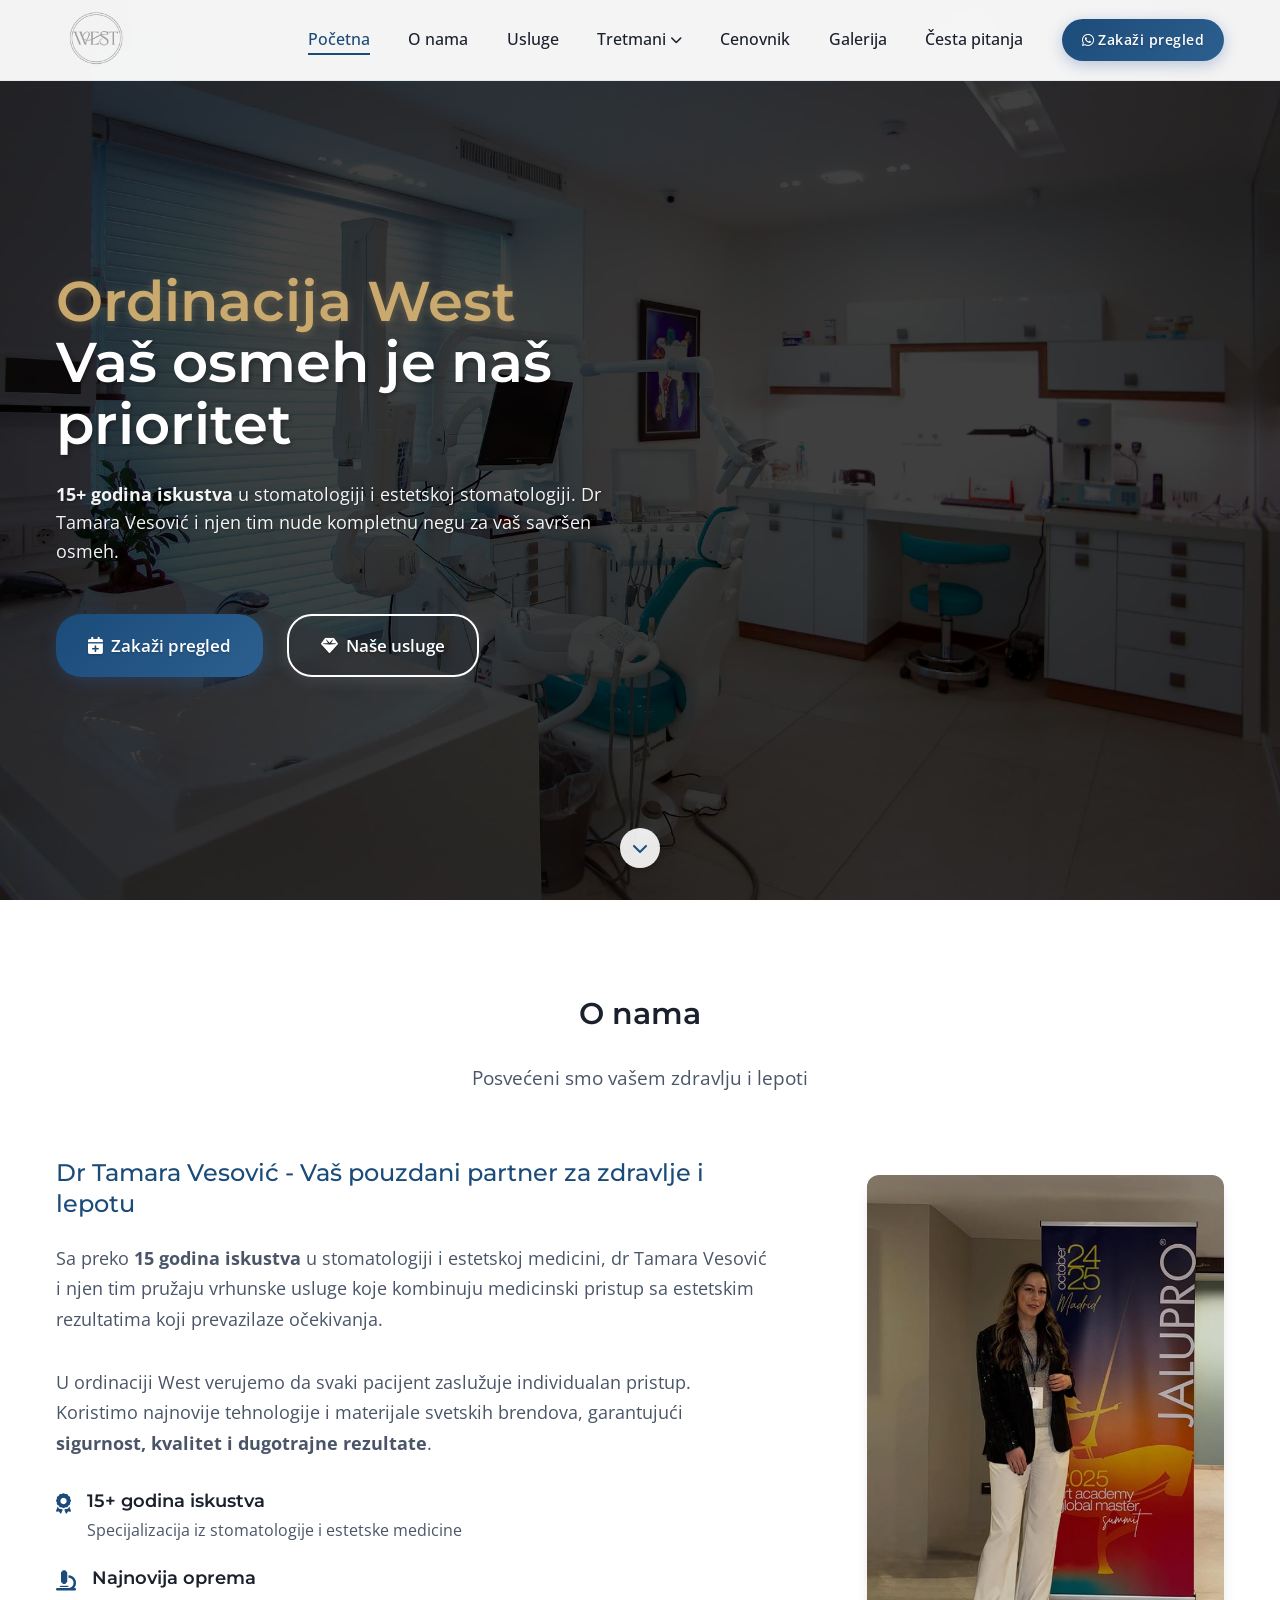
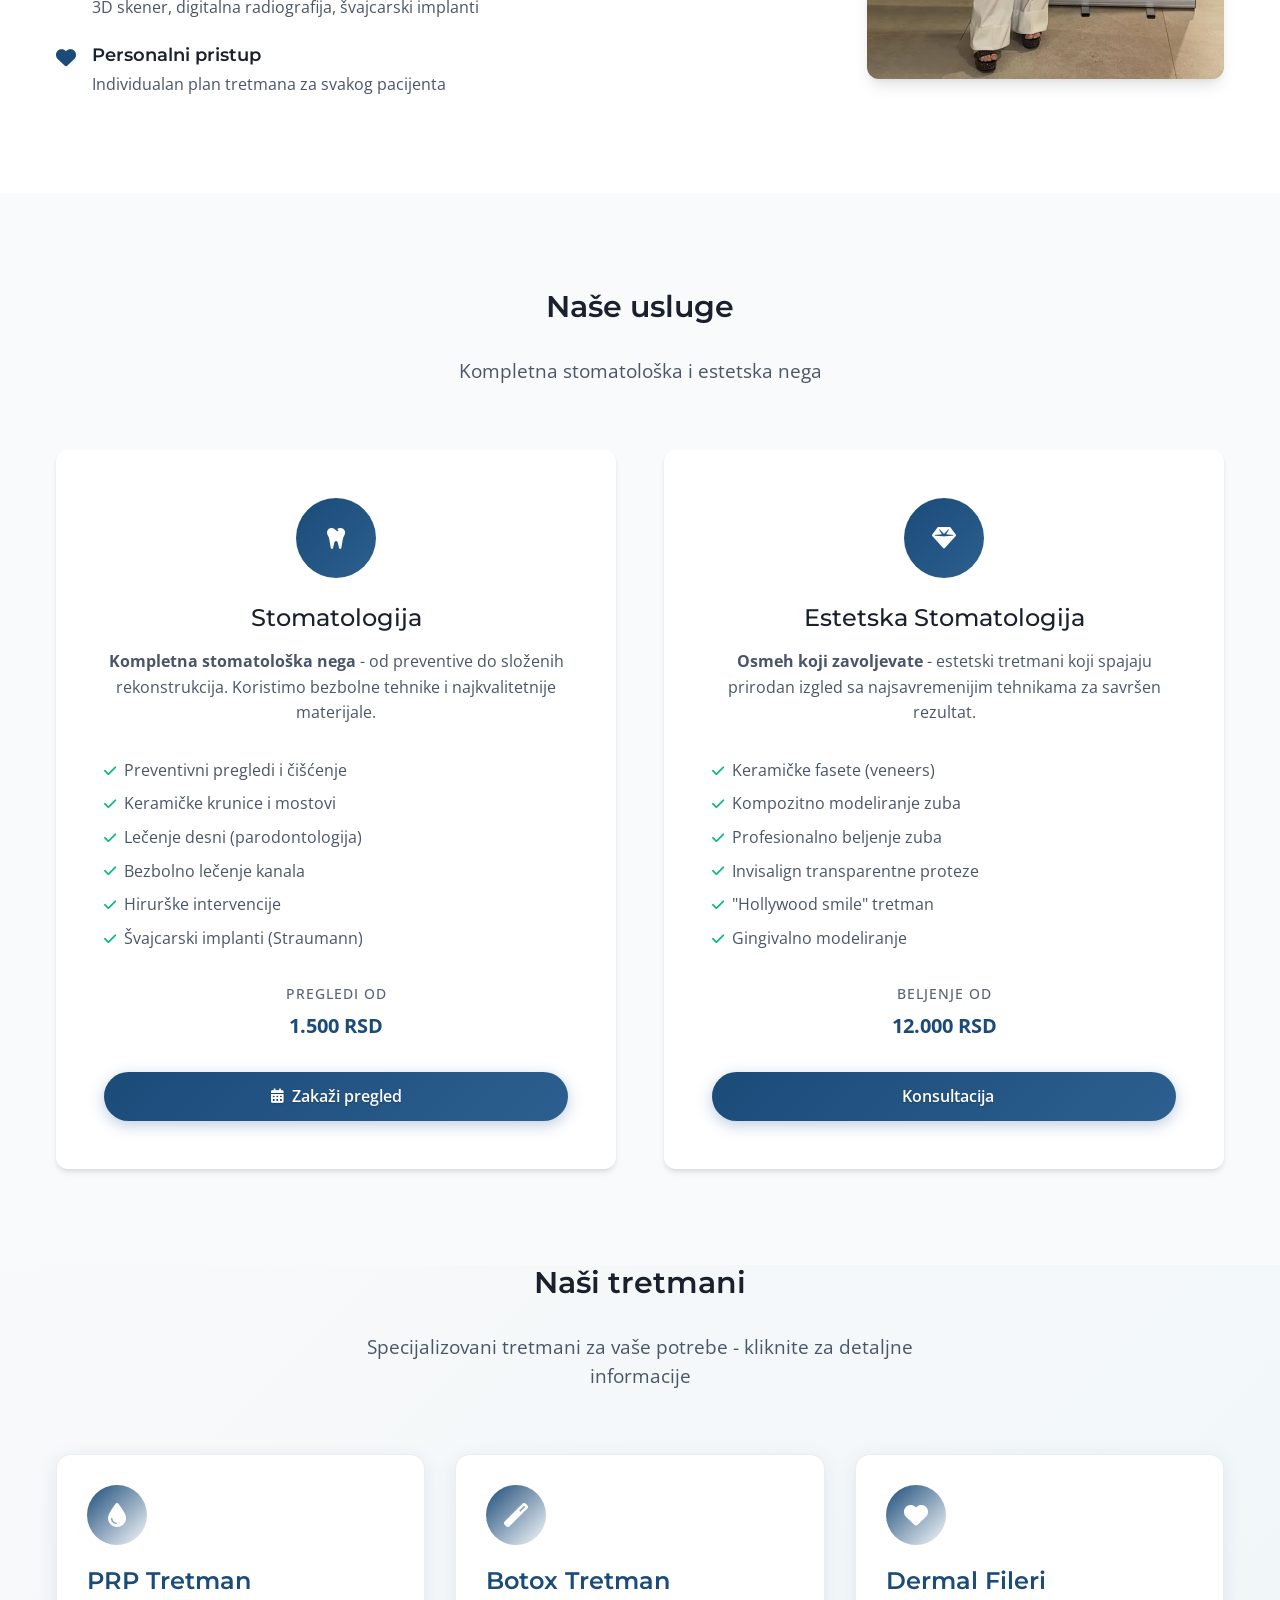
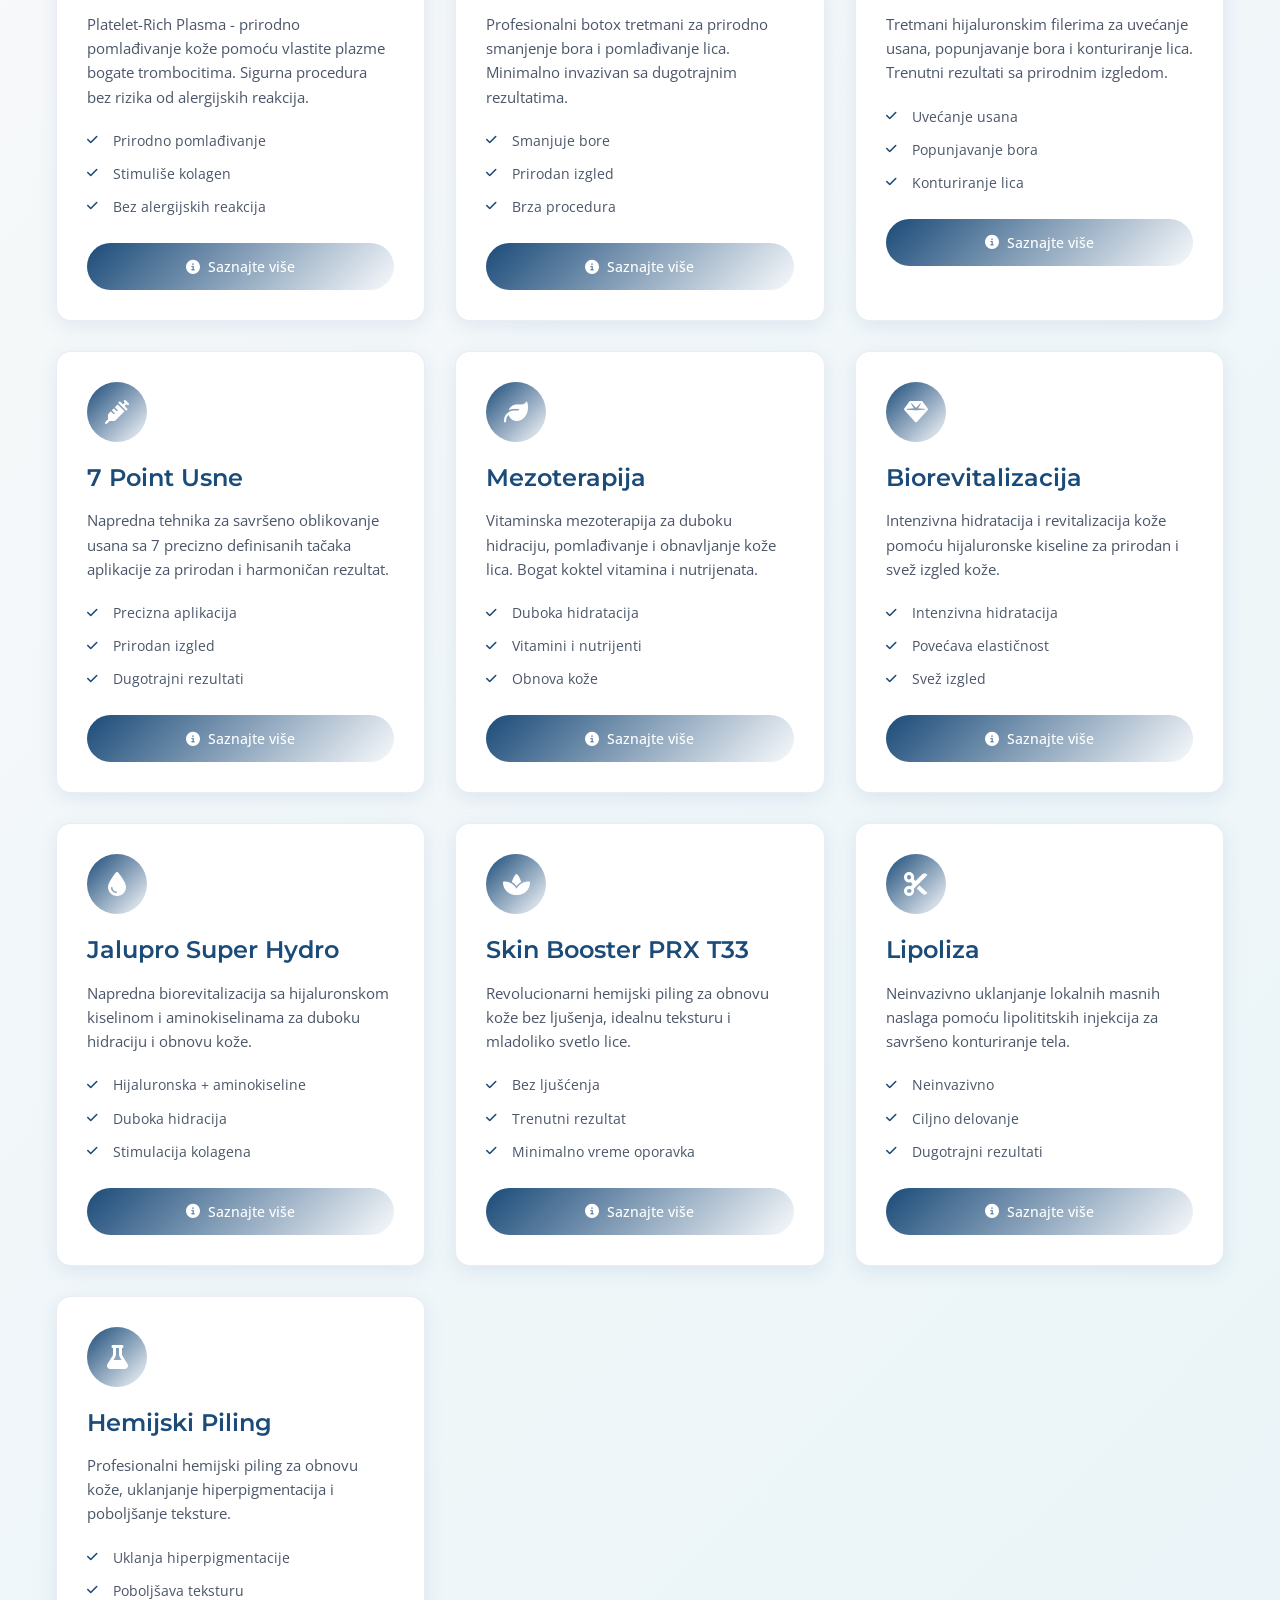
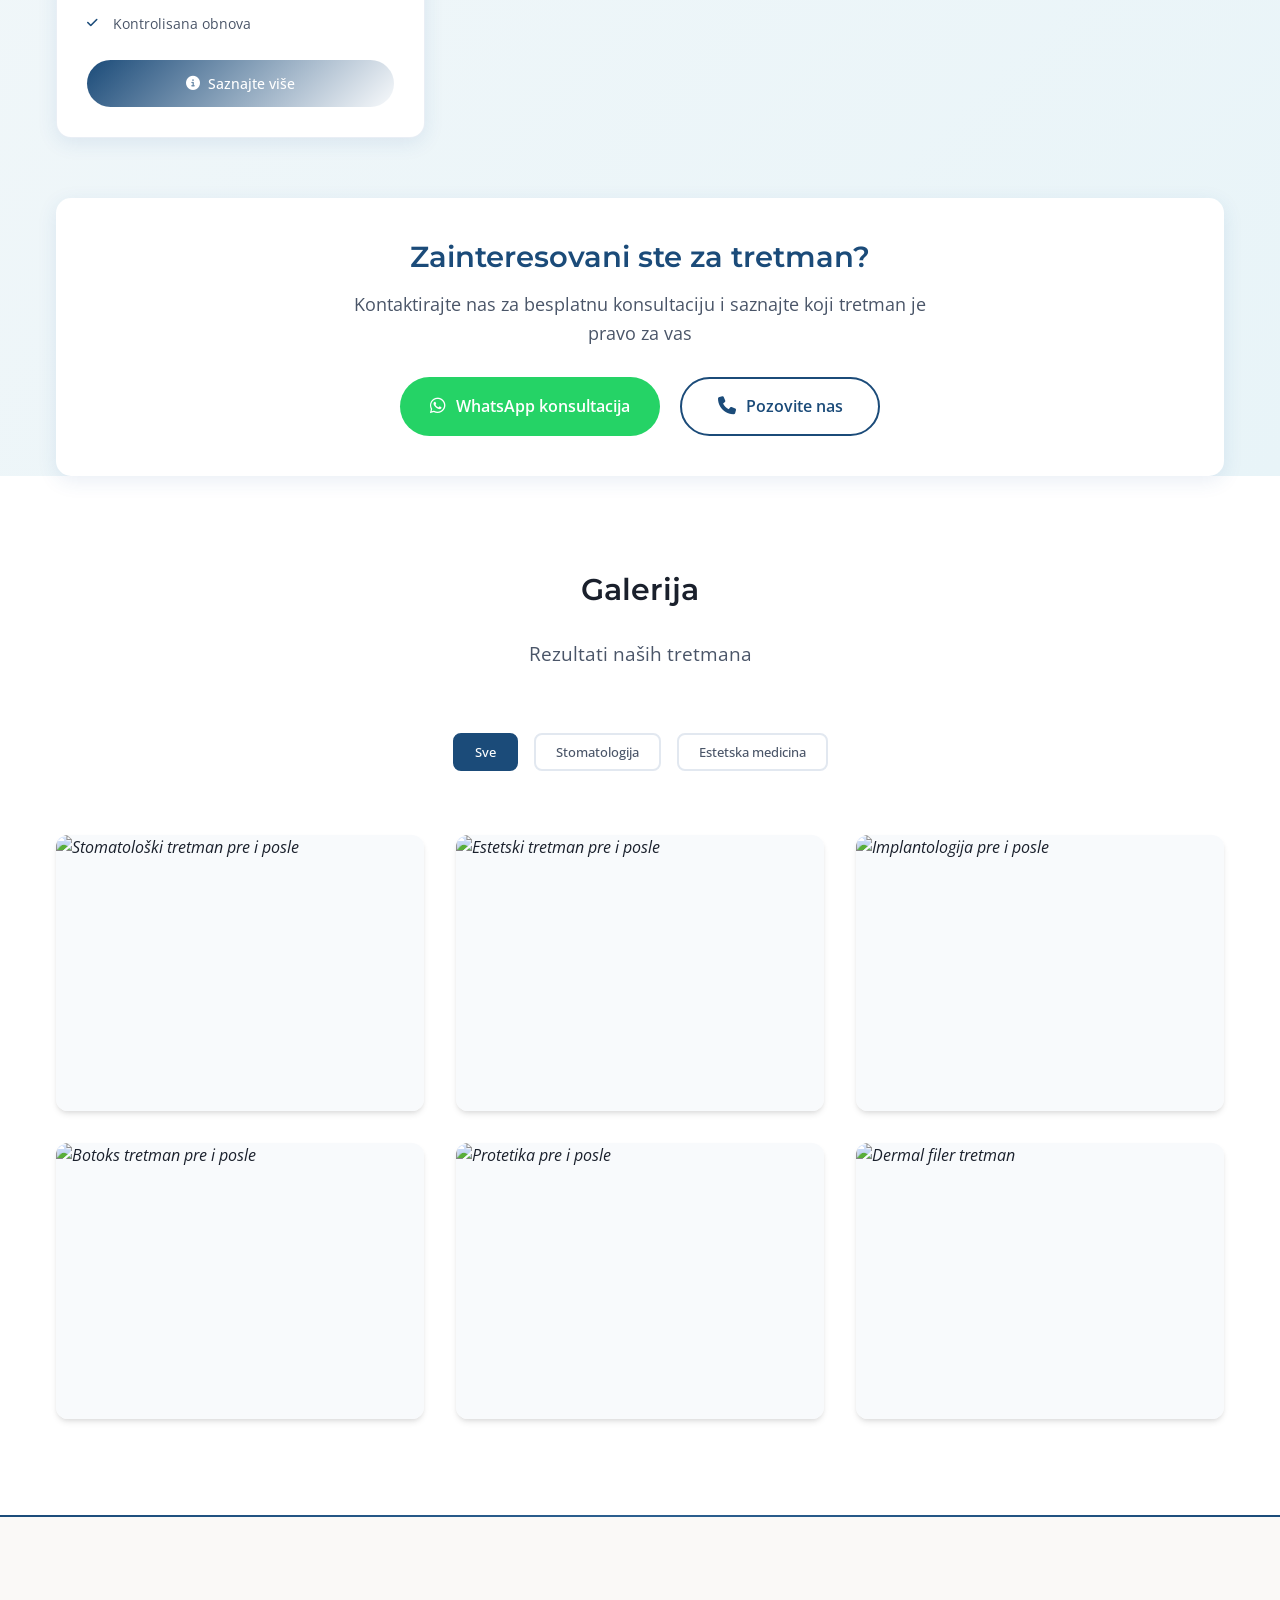
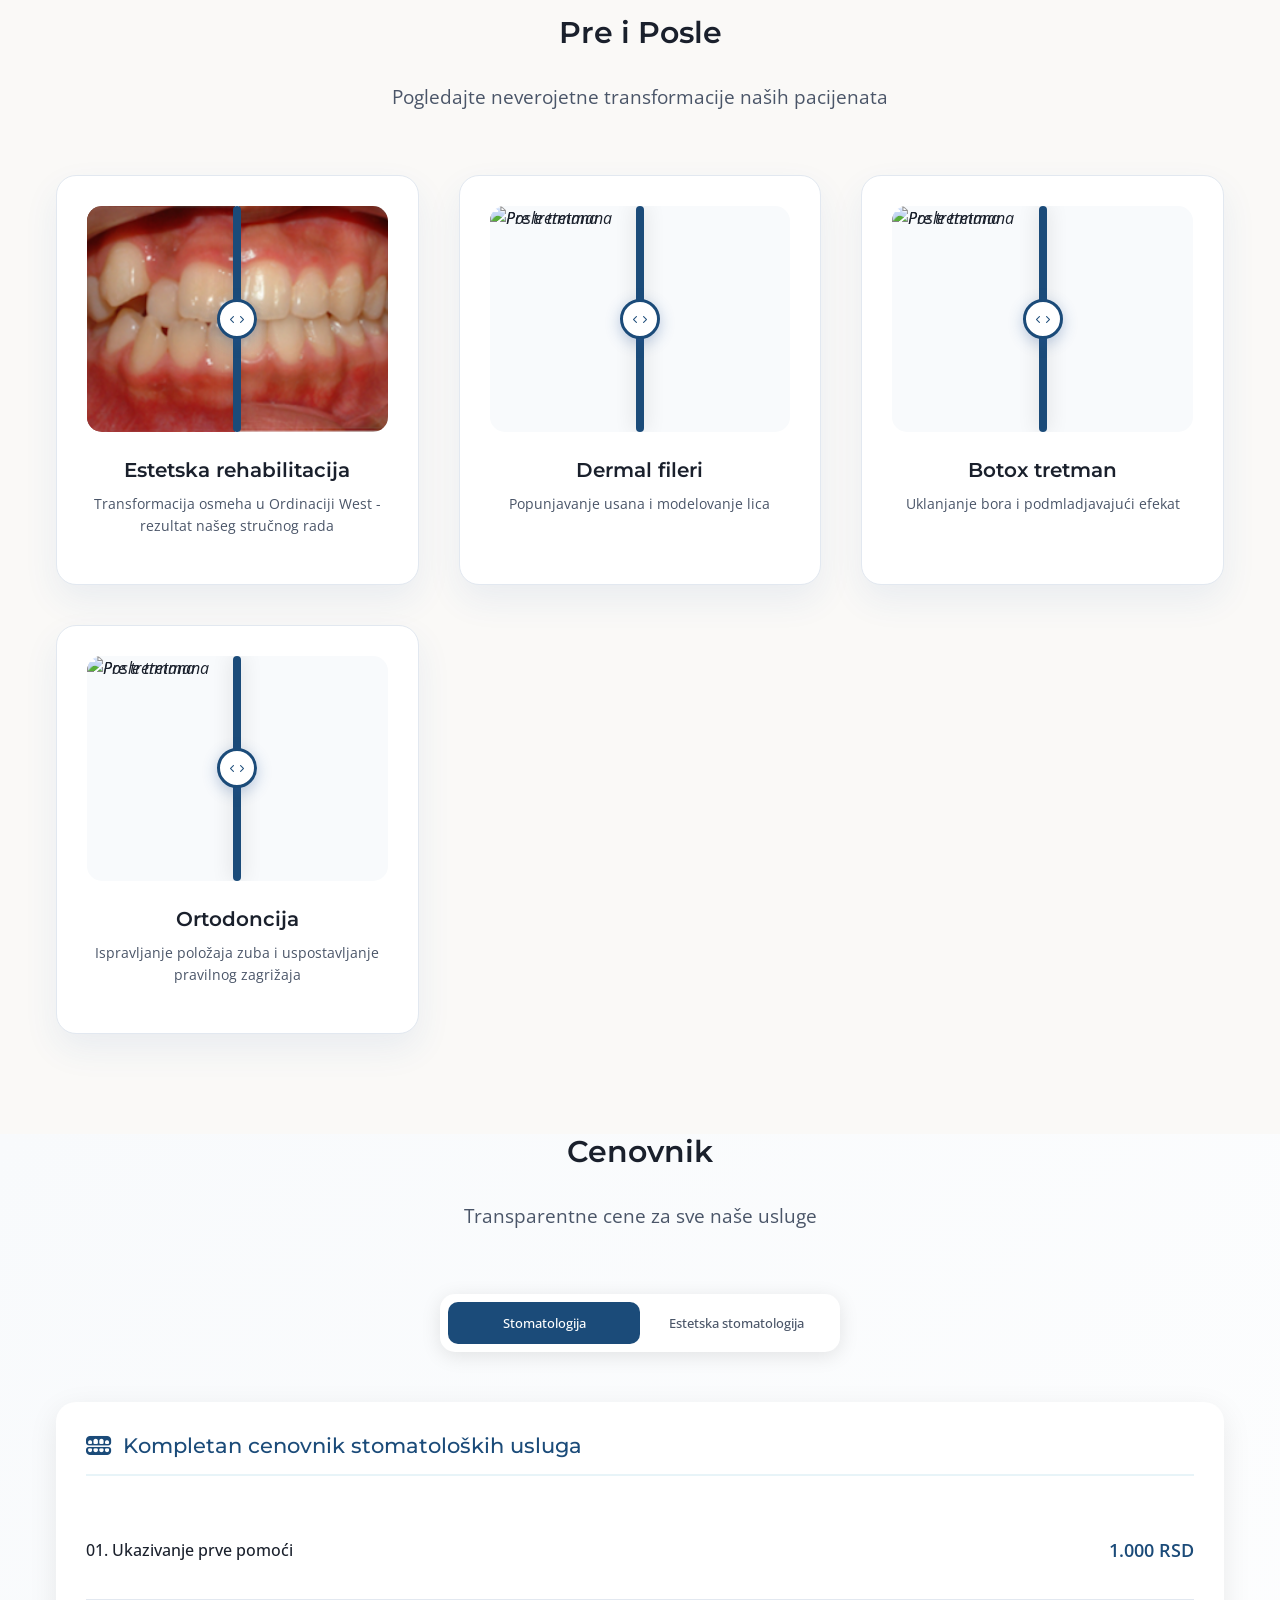
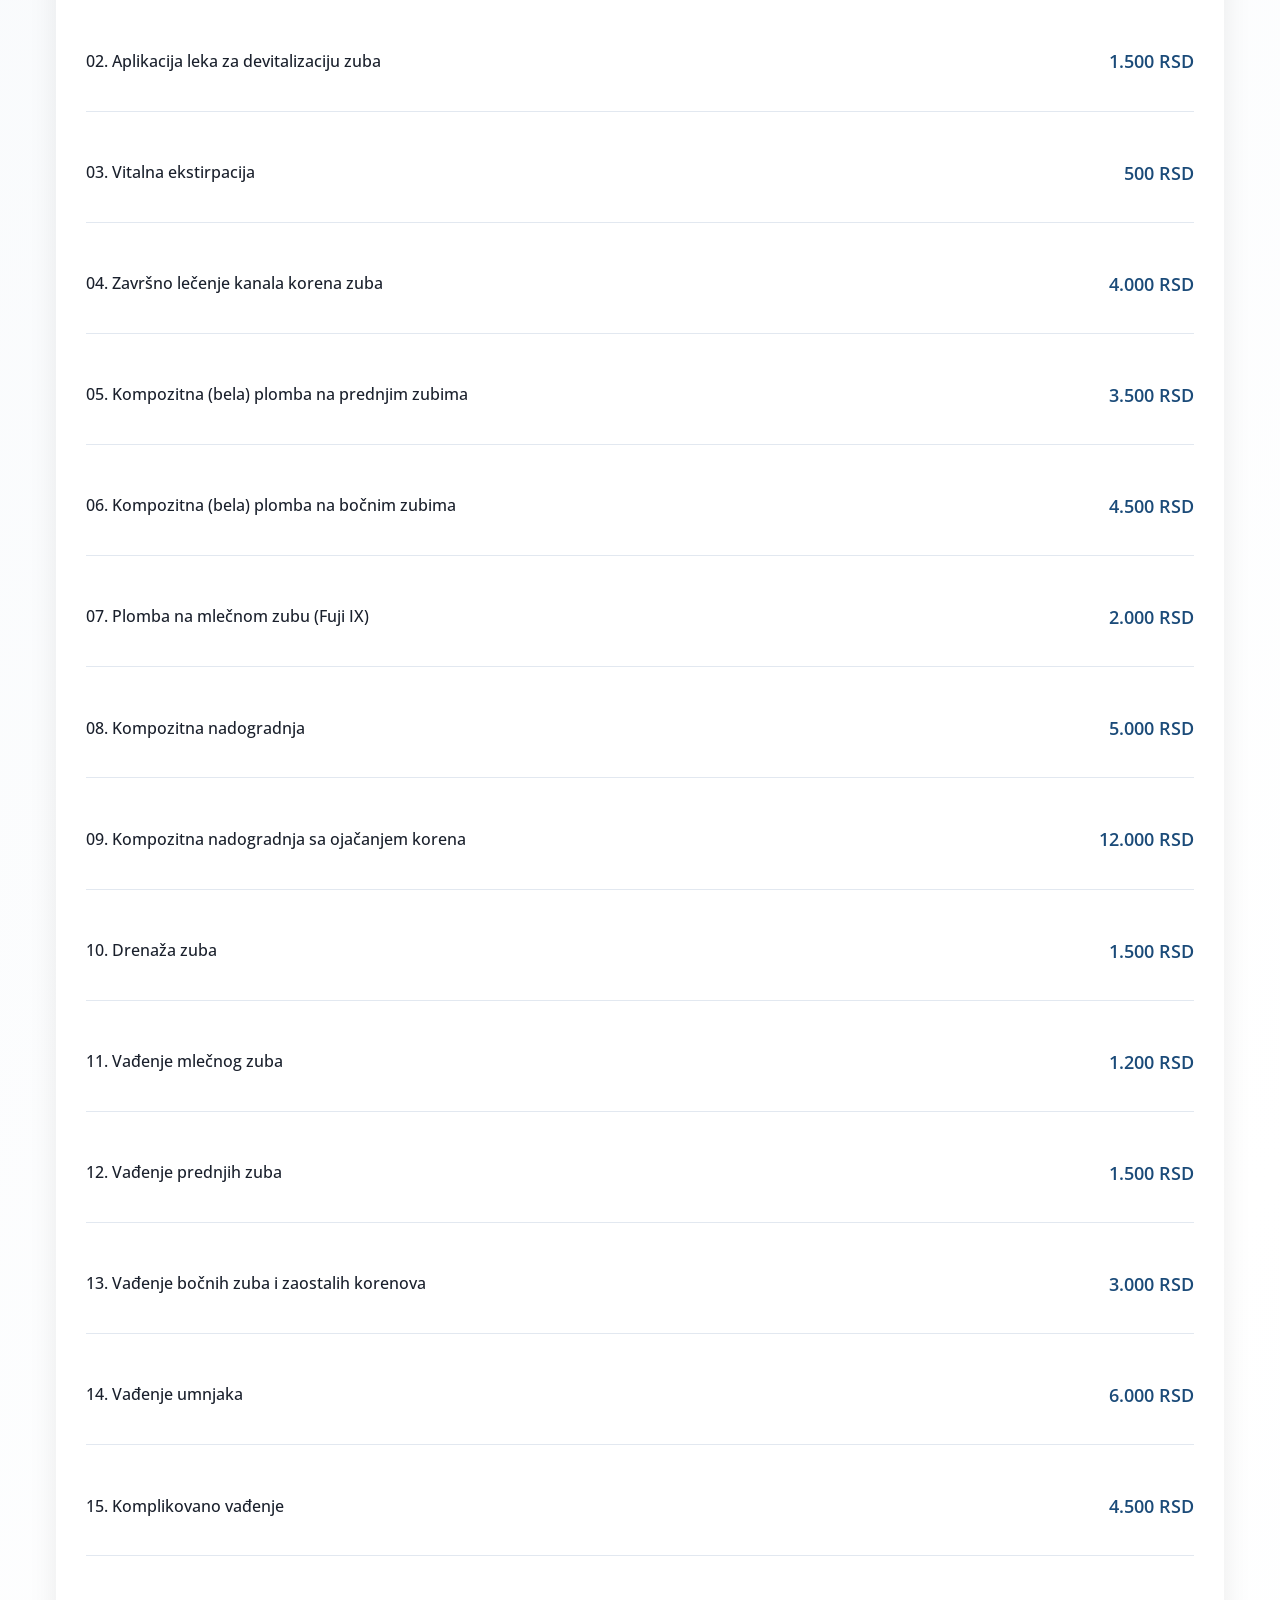
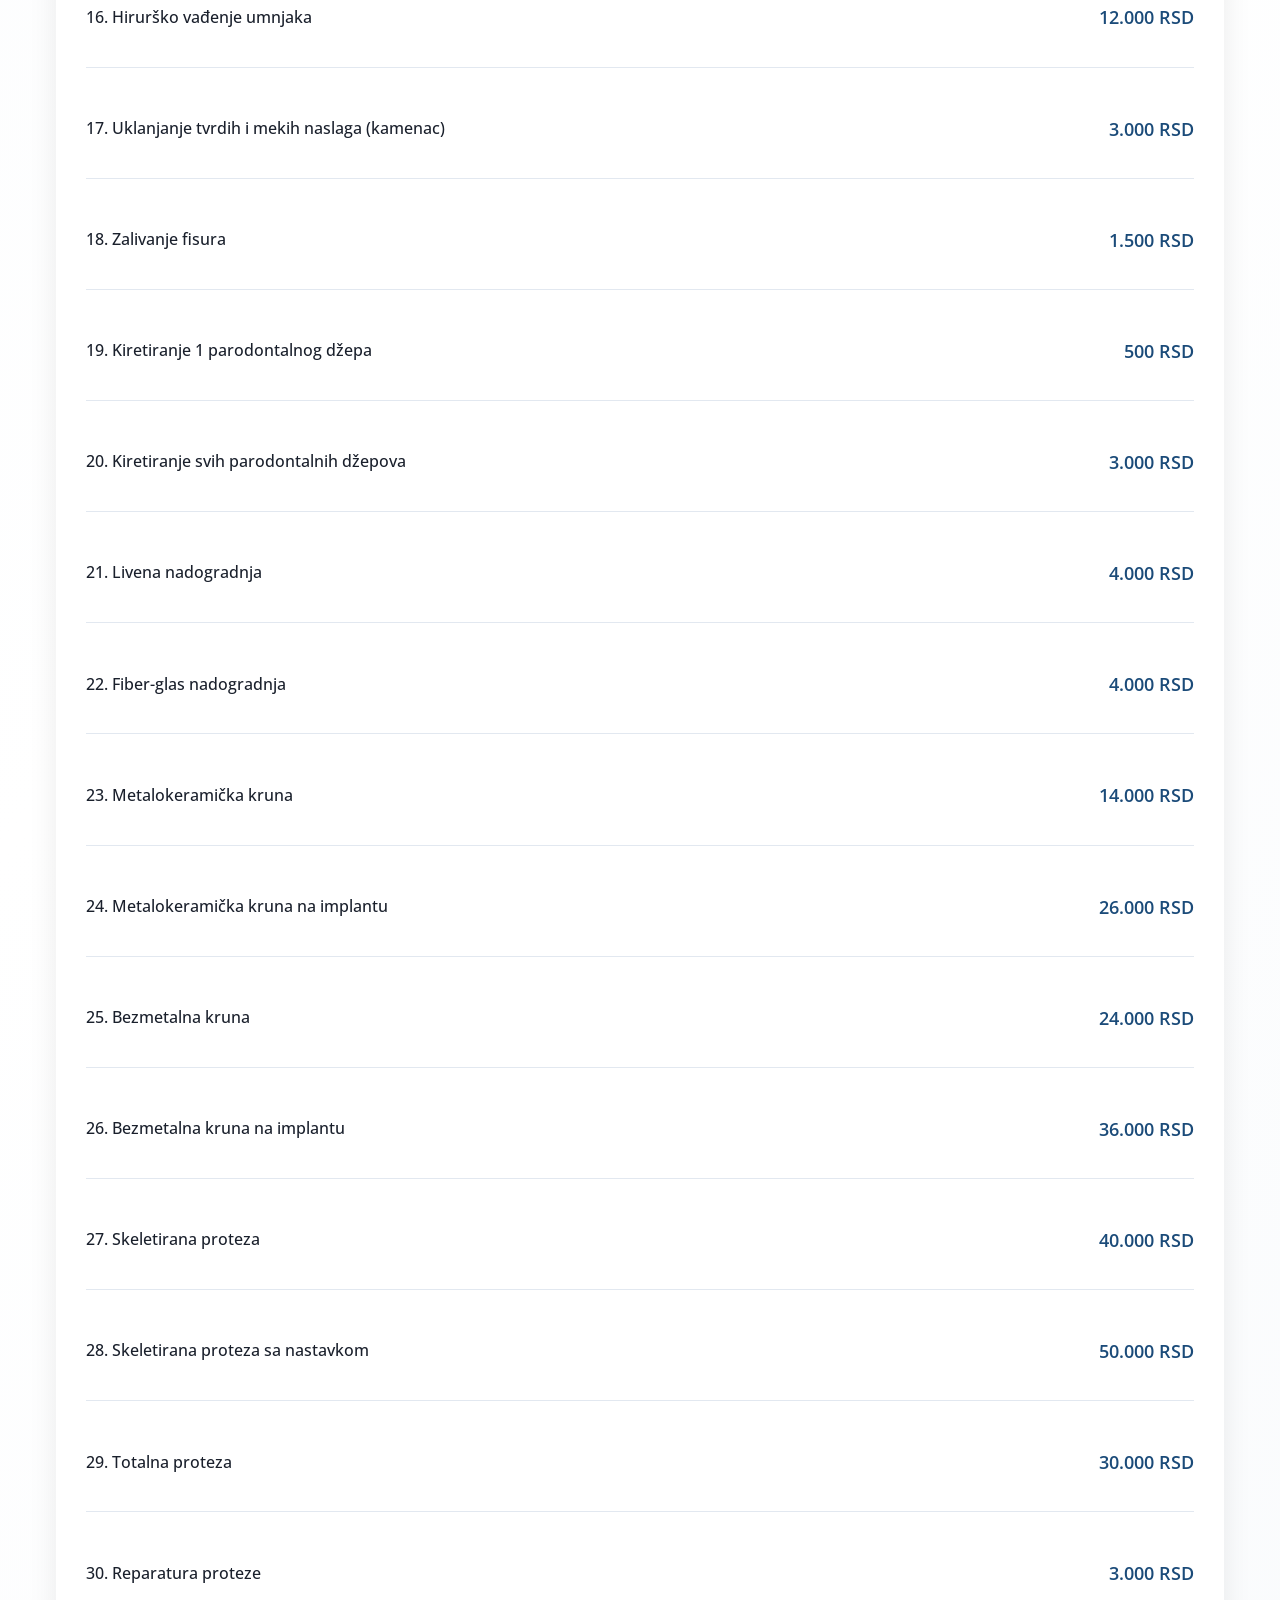
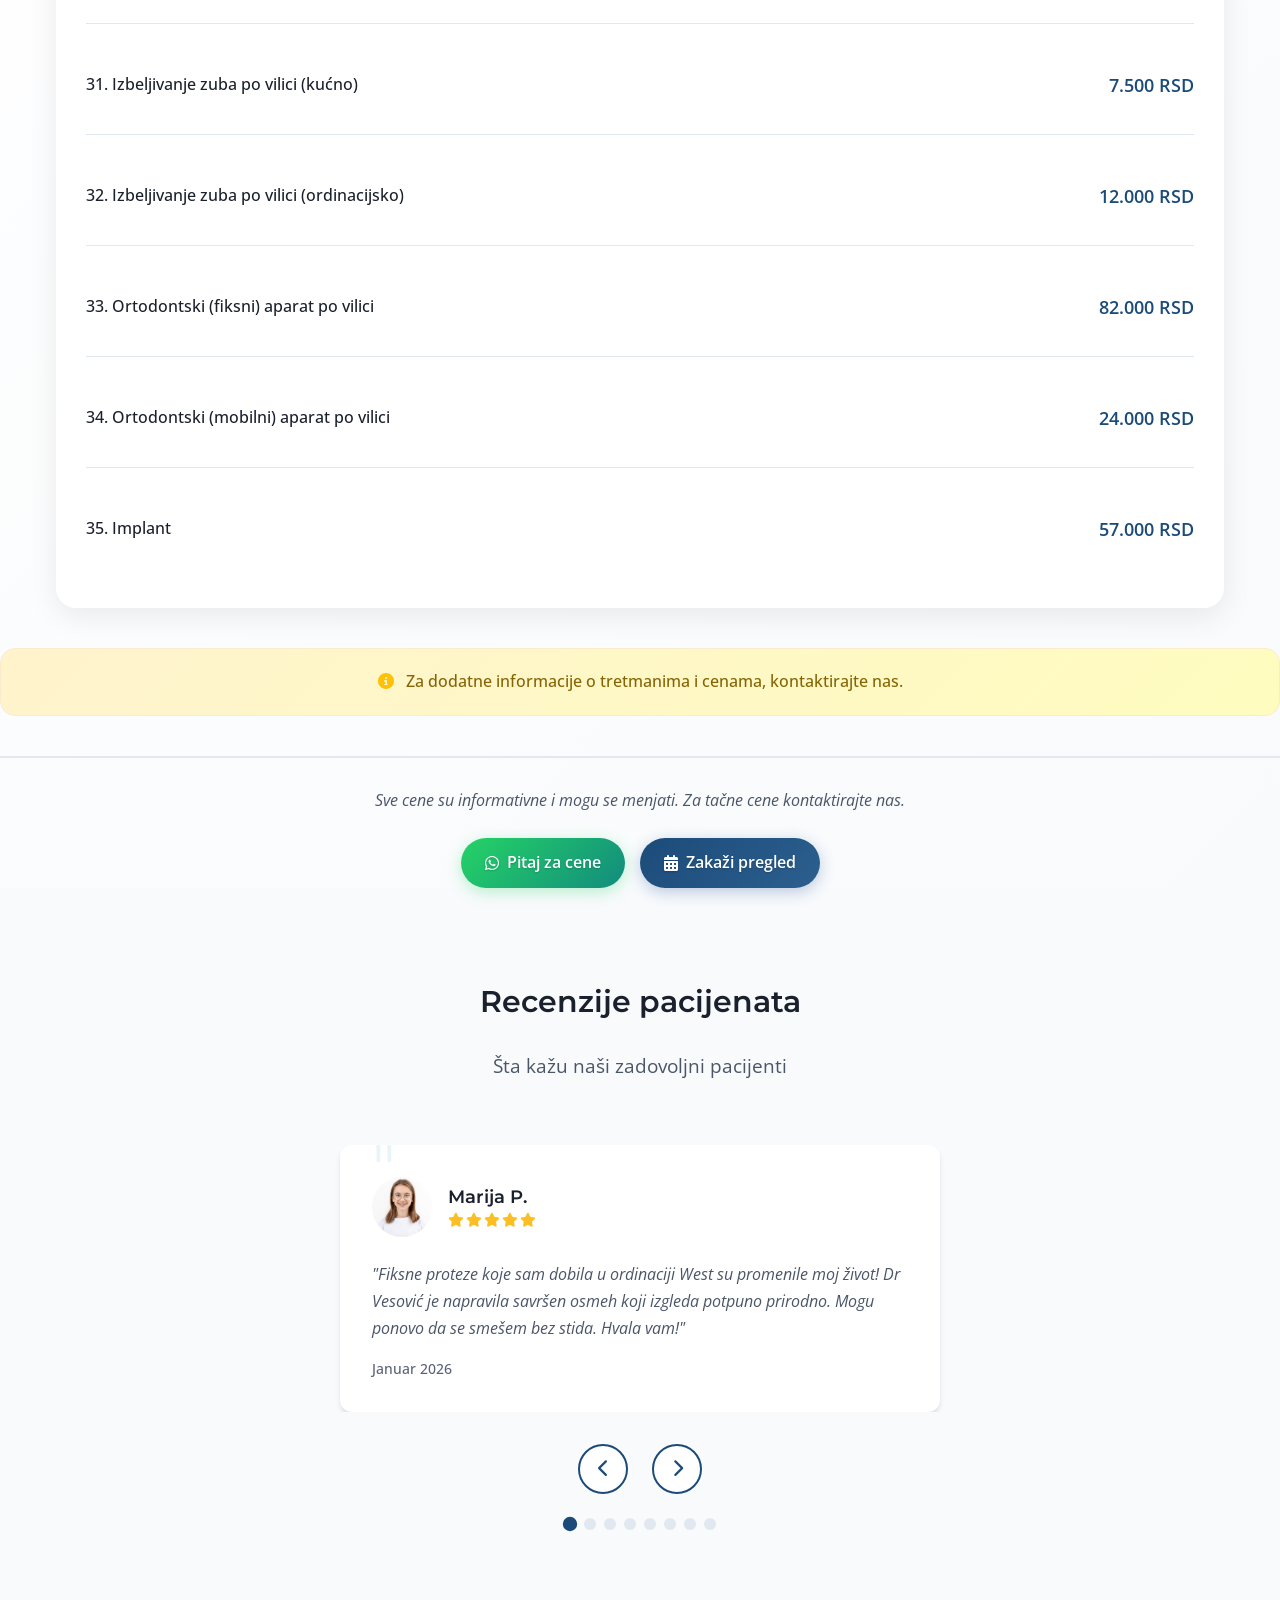
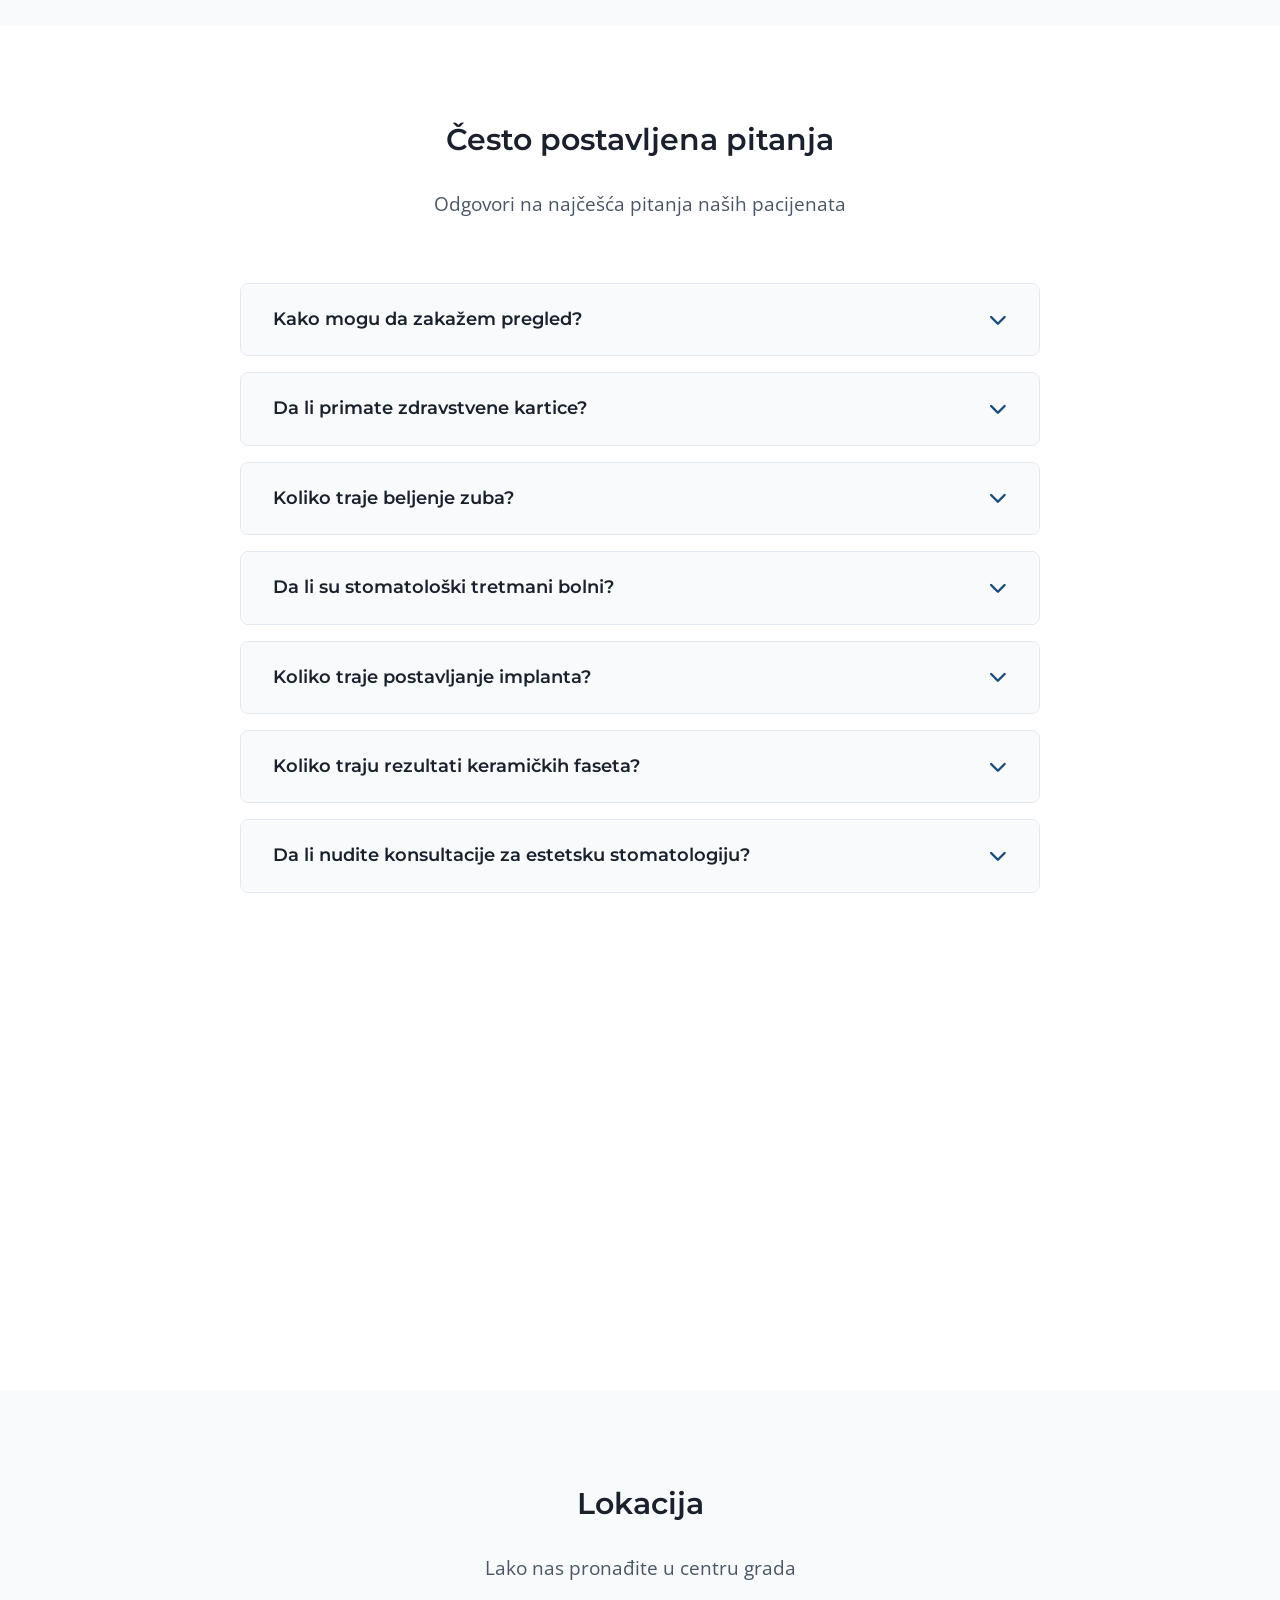
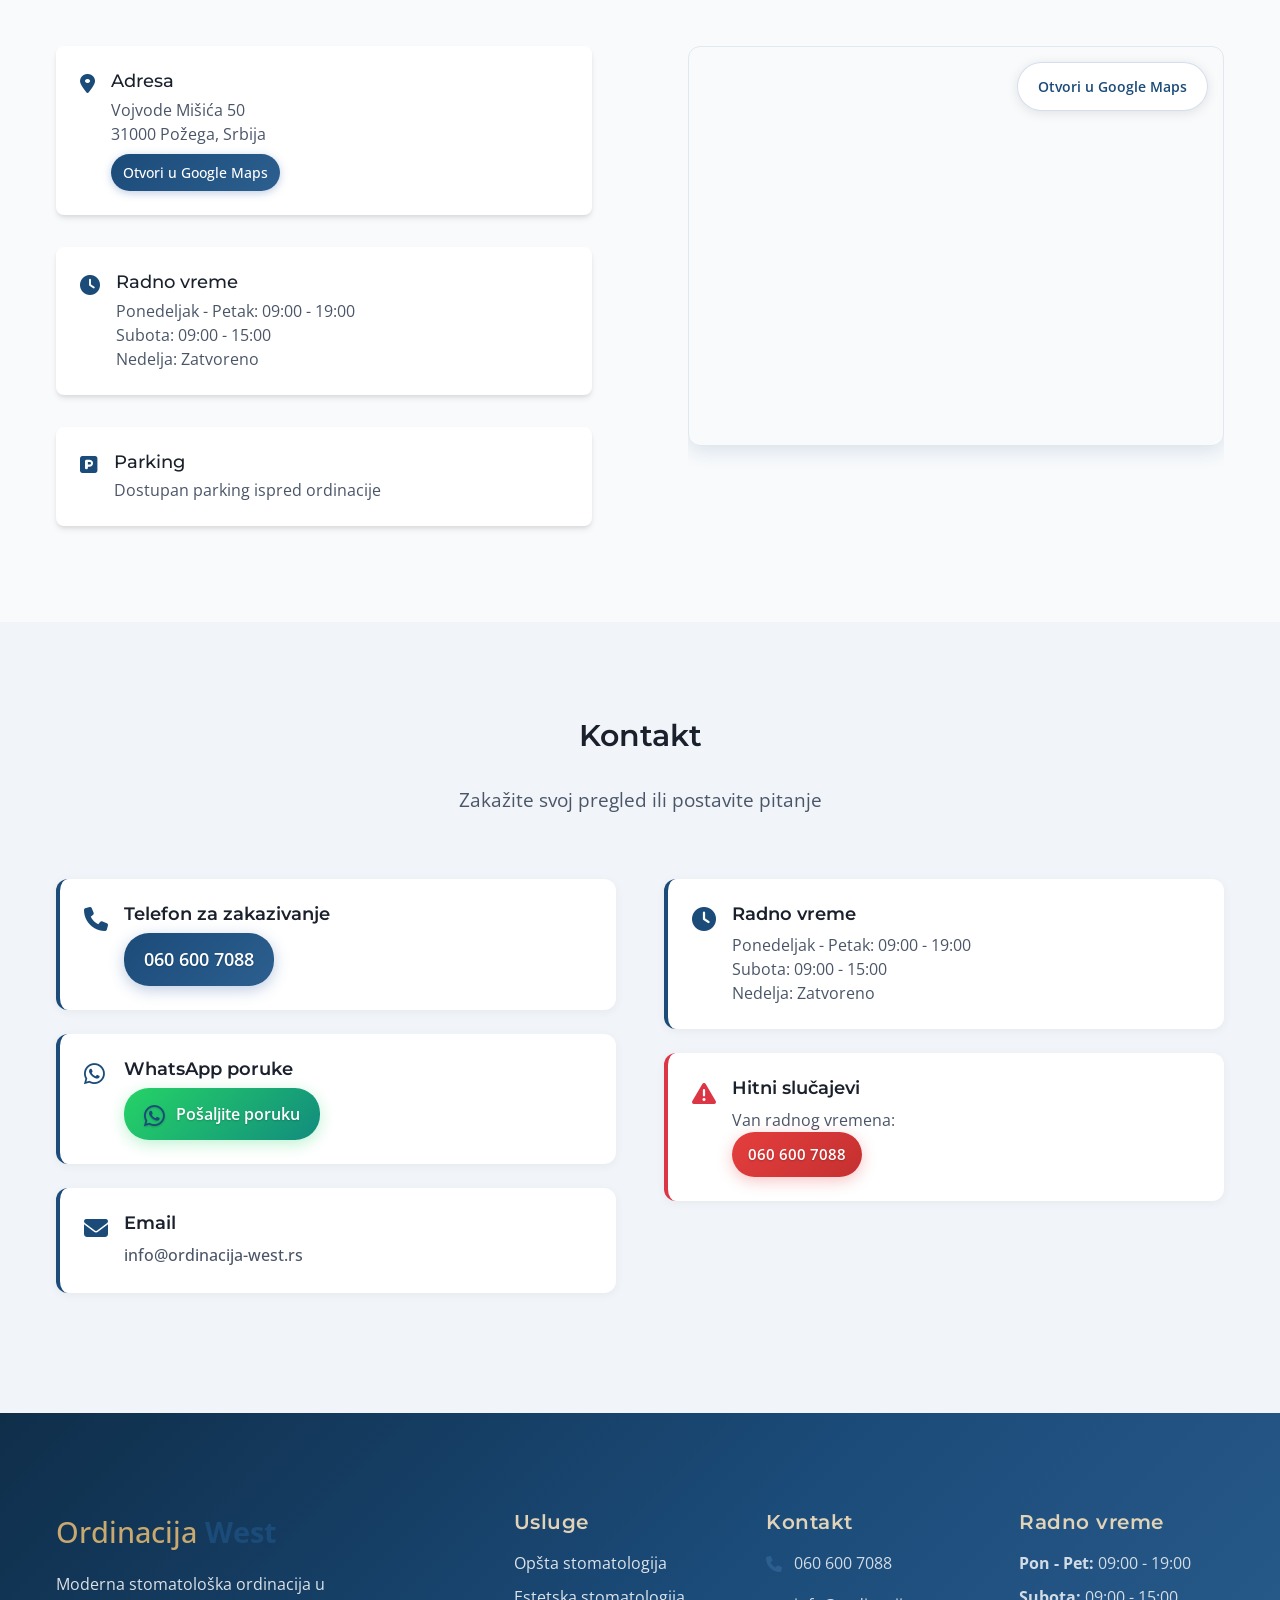
==== commit 819244ad: "Ispravka hero slike i swap slika za recenzije - hero-dark-resized.jpg umesto .png - Jelena S. dobila" ====
--- a/index.html
+++ b/index.html
@@ -148,7 +148,7 @@
         <section class="hero" id="home">
             <!-- Background Image -->
             <div class="hero-background">
-                <img src="assets/images/hero-dark-resized.png" alt="Moderna stomatološka ordinacija West u Požegi - Dr Tamara Vesović" class="hero-bg-img" loading="eager">
+                <img src="assets/images/hero-dark-resized.jpg" alt="Moderna stomatološka ordinacija West u Požegi - Dr Tamara Vesović" class="hero-bg-img" loading="eager">
                 <div class="hero-overlay"></div>
             </div>
             
@@ -995,7 +995,7 @@
                                 <div class="review-card">
                                     <div class="review-header">
                                         <div class="review-avatar">
-                                            <img src="assets/images/persons/2.png" alt="Stefana M." loading="lazy">
+                                            <img src="assets/images/persons/image woman.png" alt="Stefana M." loading="lazy">
                                         </div>
                                         <div class="review-info">
                                             <h4 class="reviewer-name">Stefana M.</h4>
@@ -1067,7 +1067,7 @@
                                 <div class="review-card">
                                     <div class="review-header">
                                         <div class="review-avatar">
-                                            <img src="assets/images/persons/milena-r.jpg" alt="Jelena S." loading="lazy">
+                                            <img src="assets/images/persons/2.png" alt="Jelena S." loading="lazy">
                                         </div>
                                         <div class="review-info">
                                             <h4 class="reviewer-name">Jelena S.</h4>
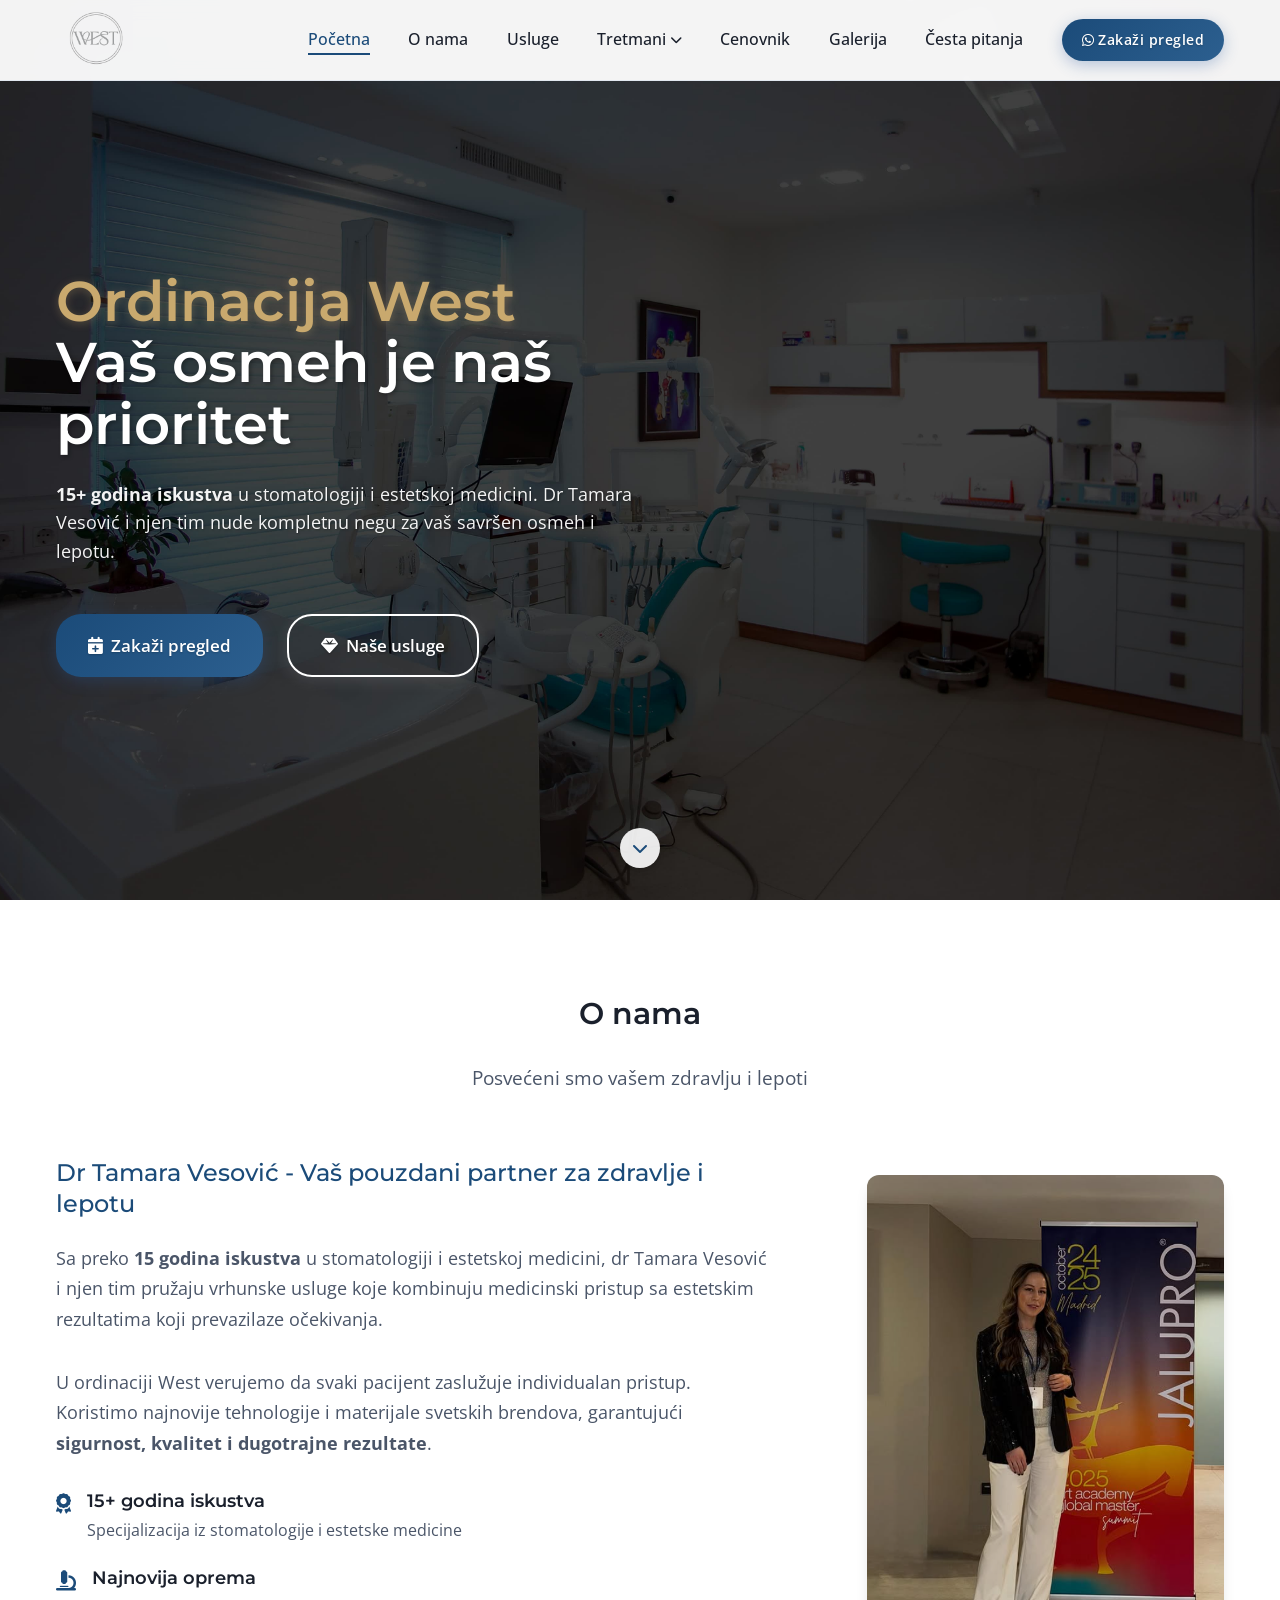
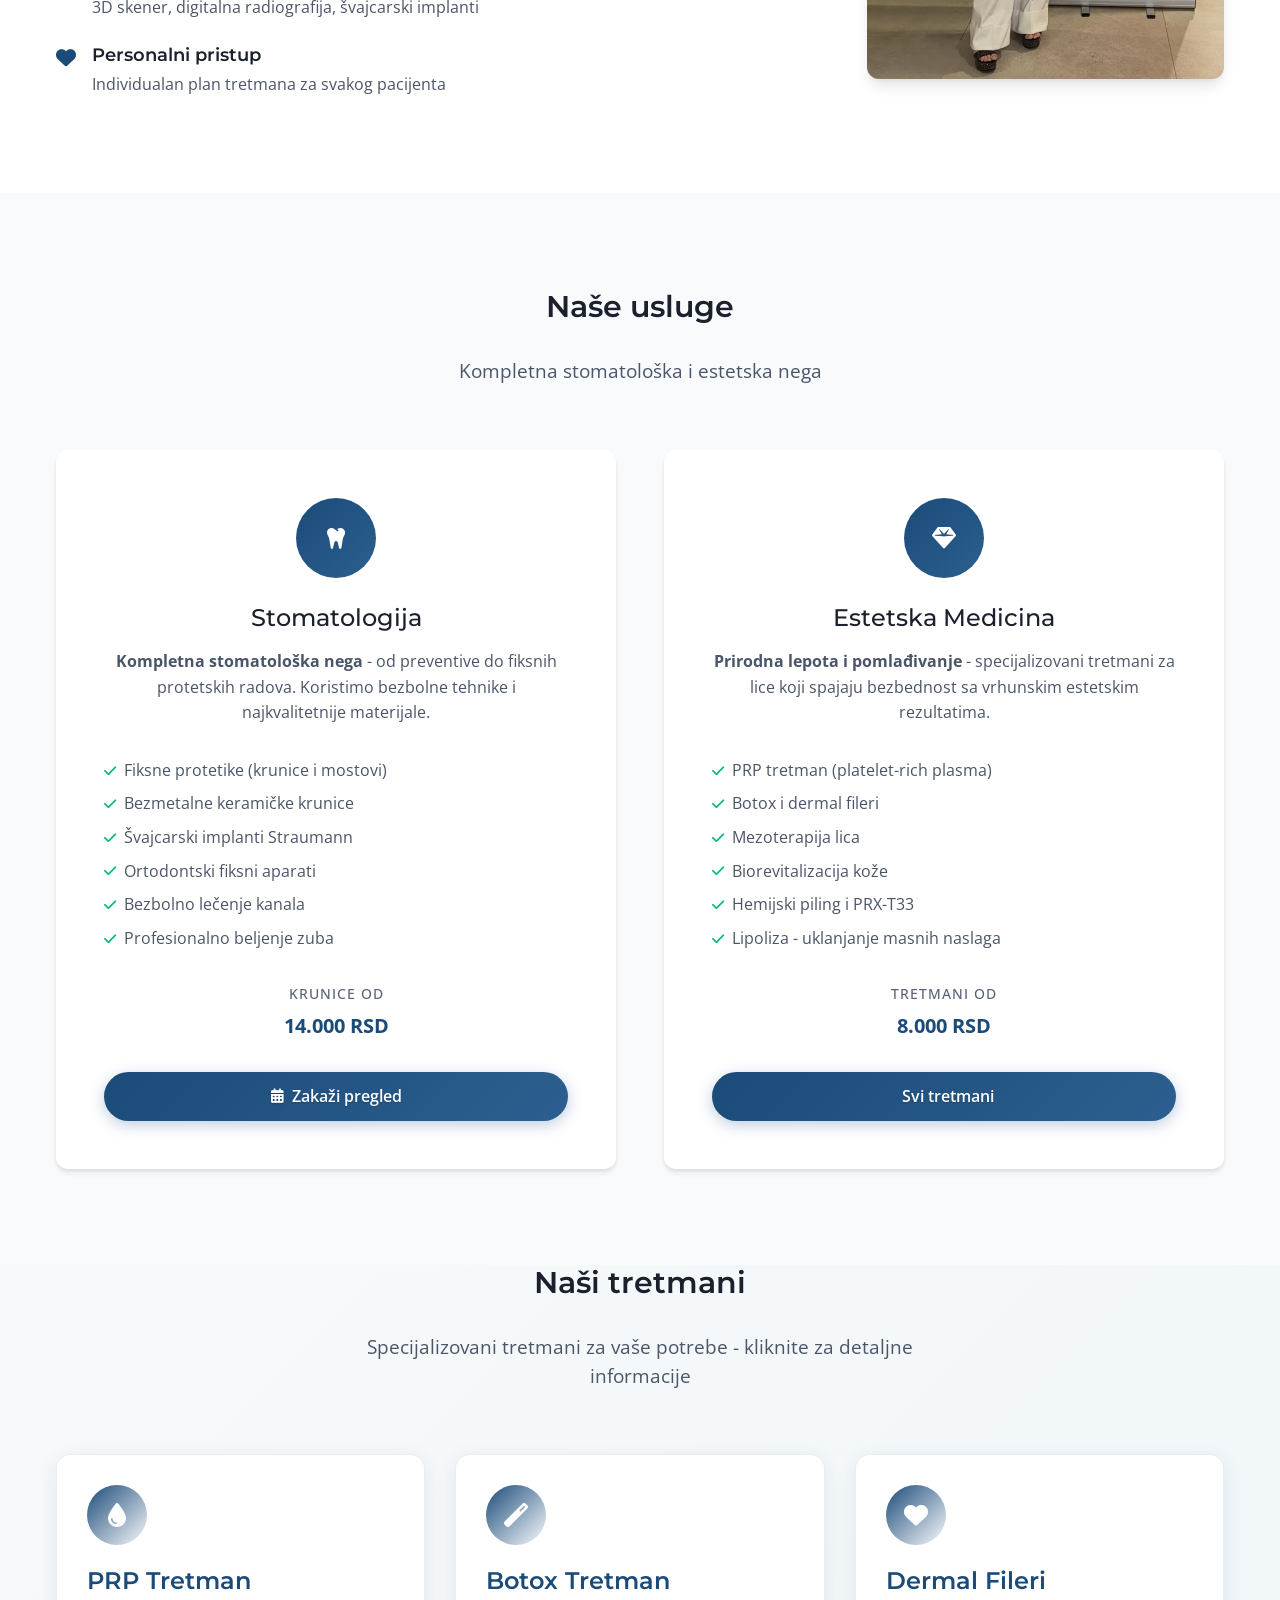
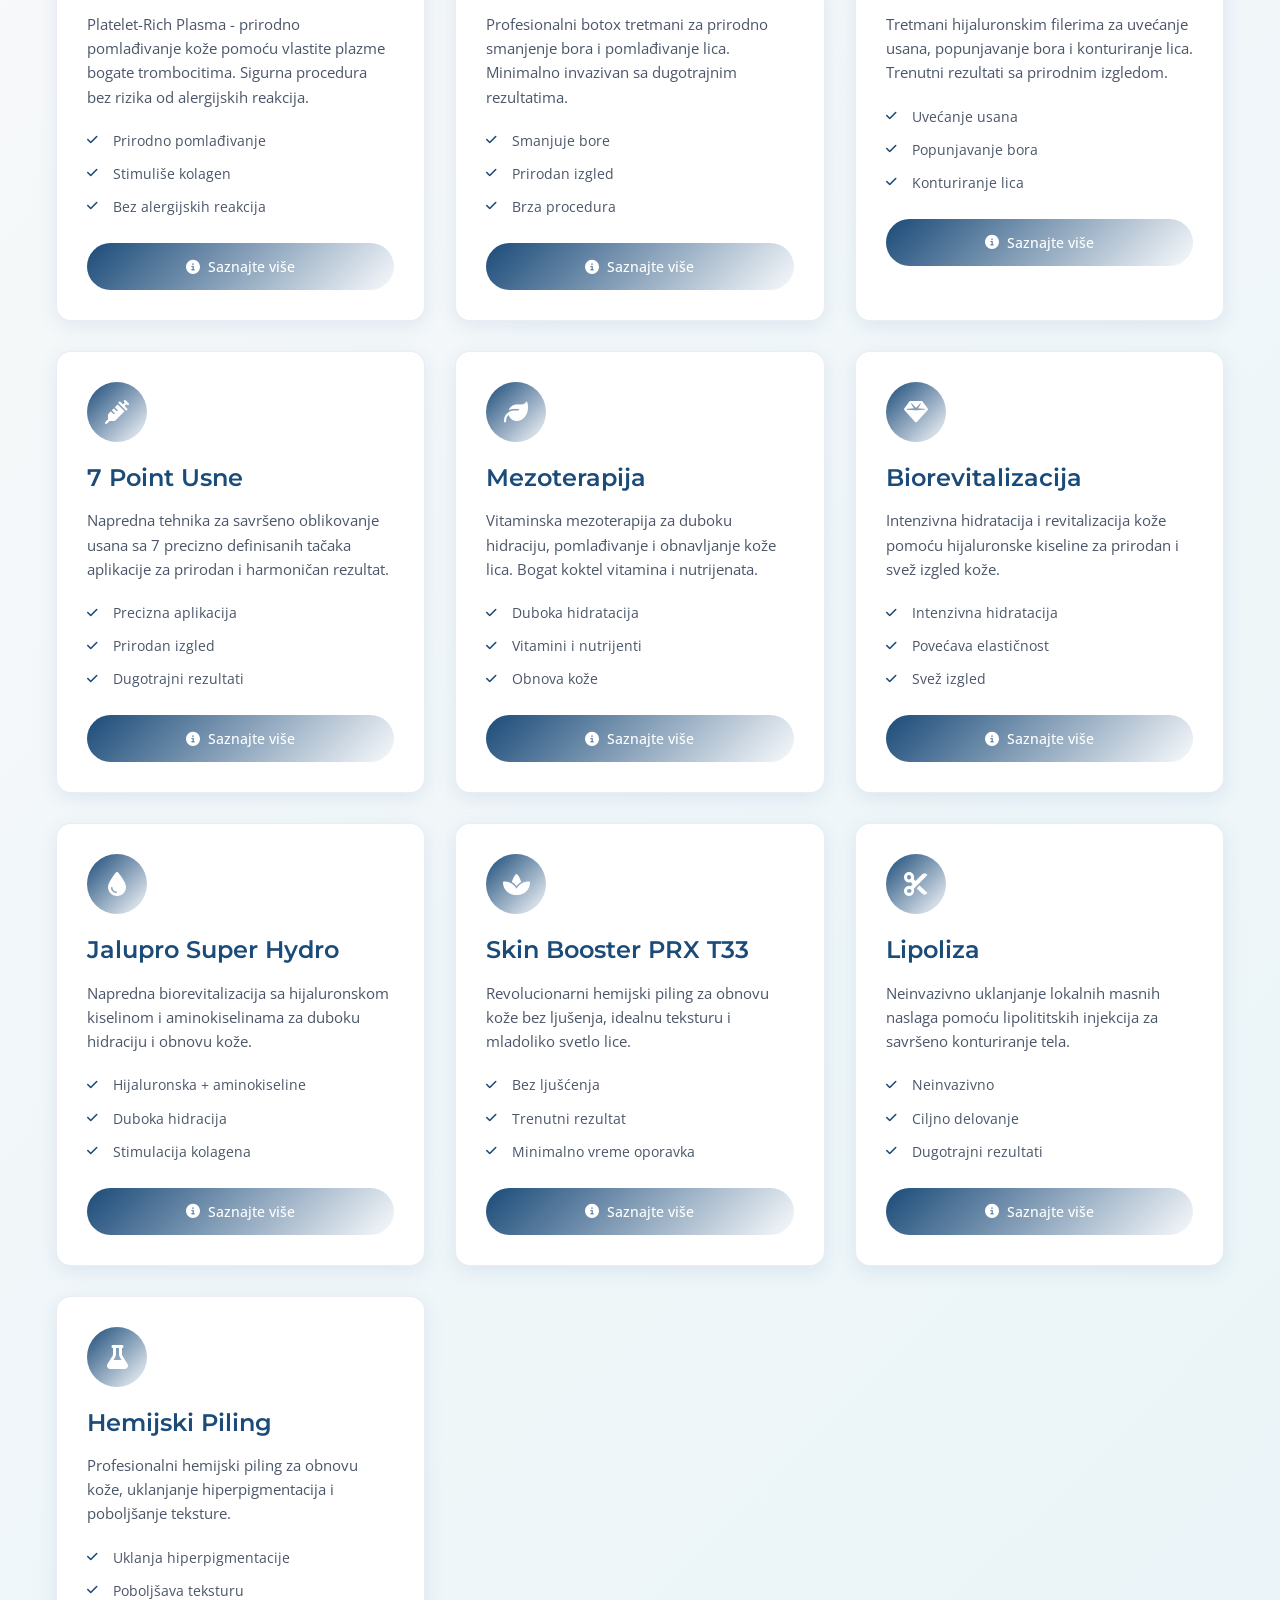
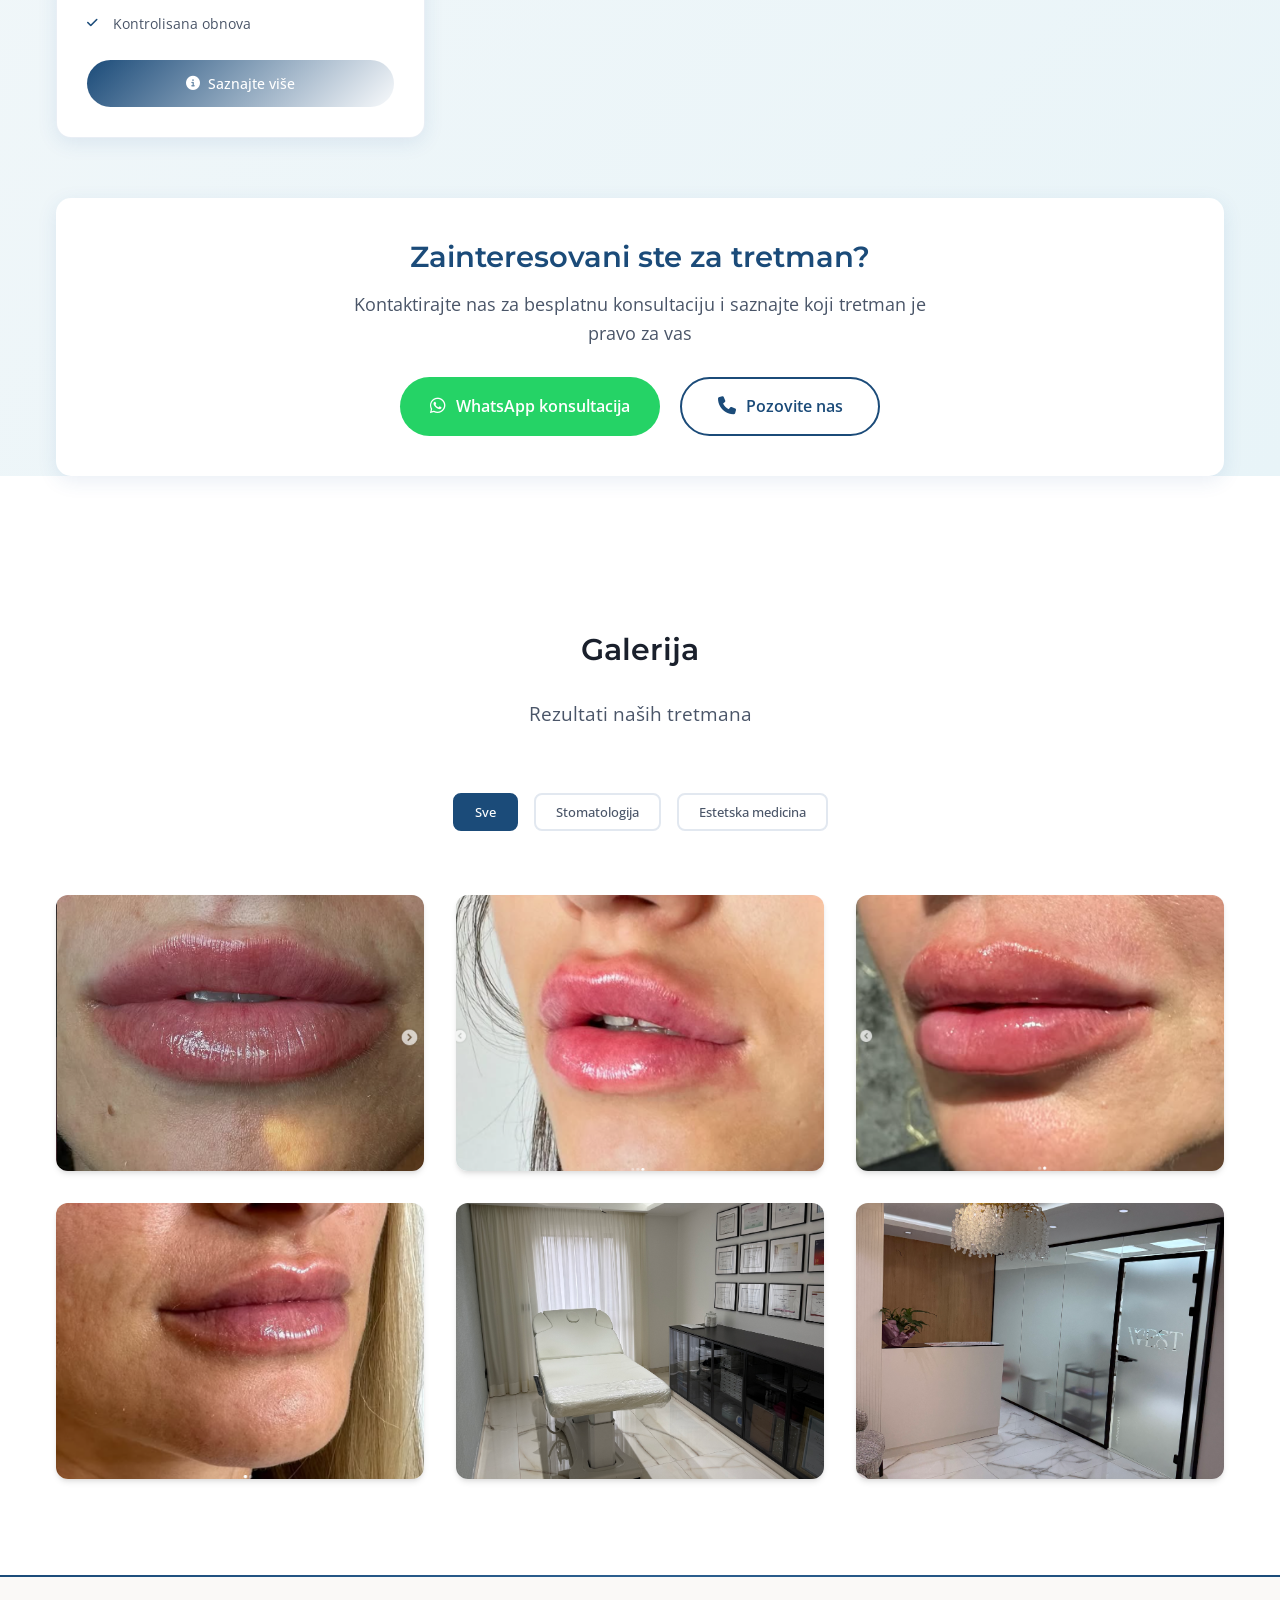
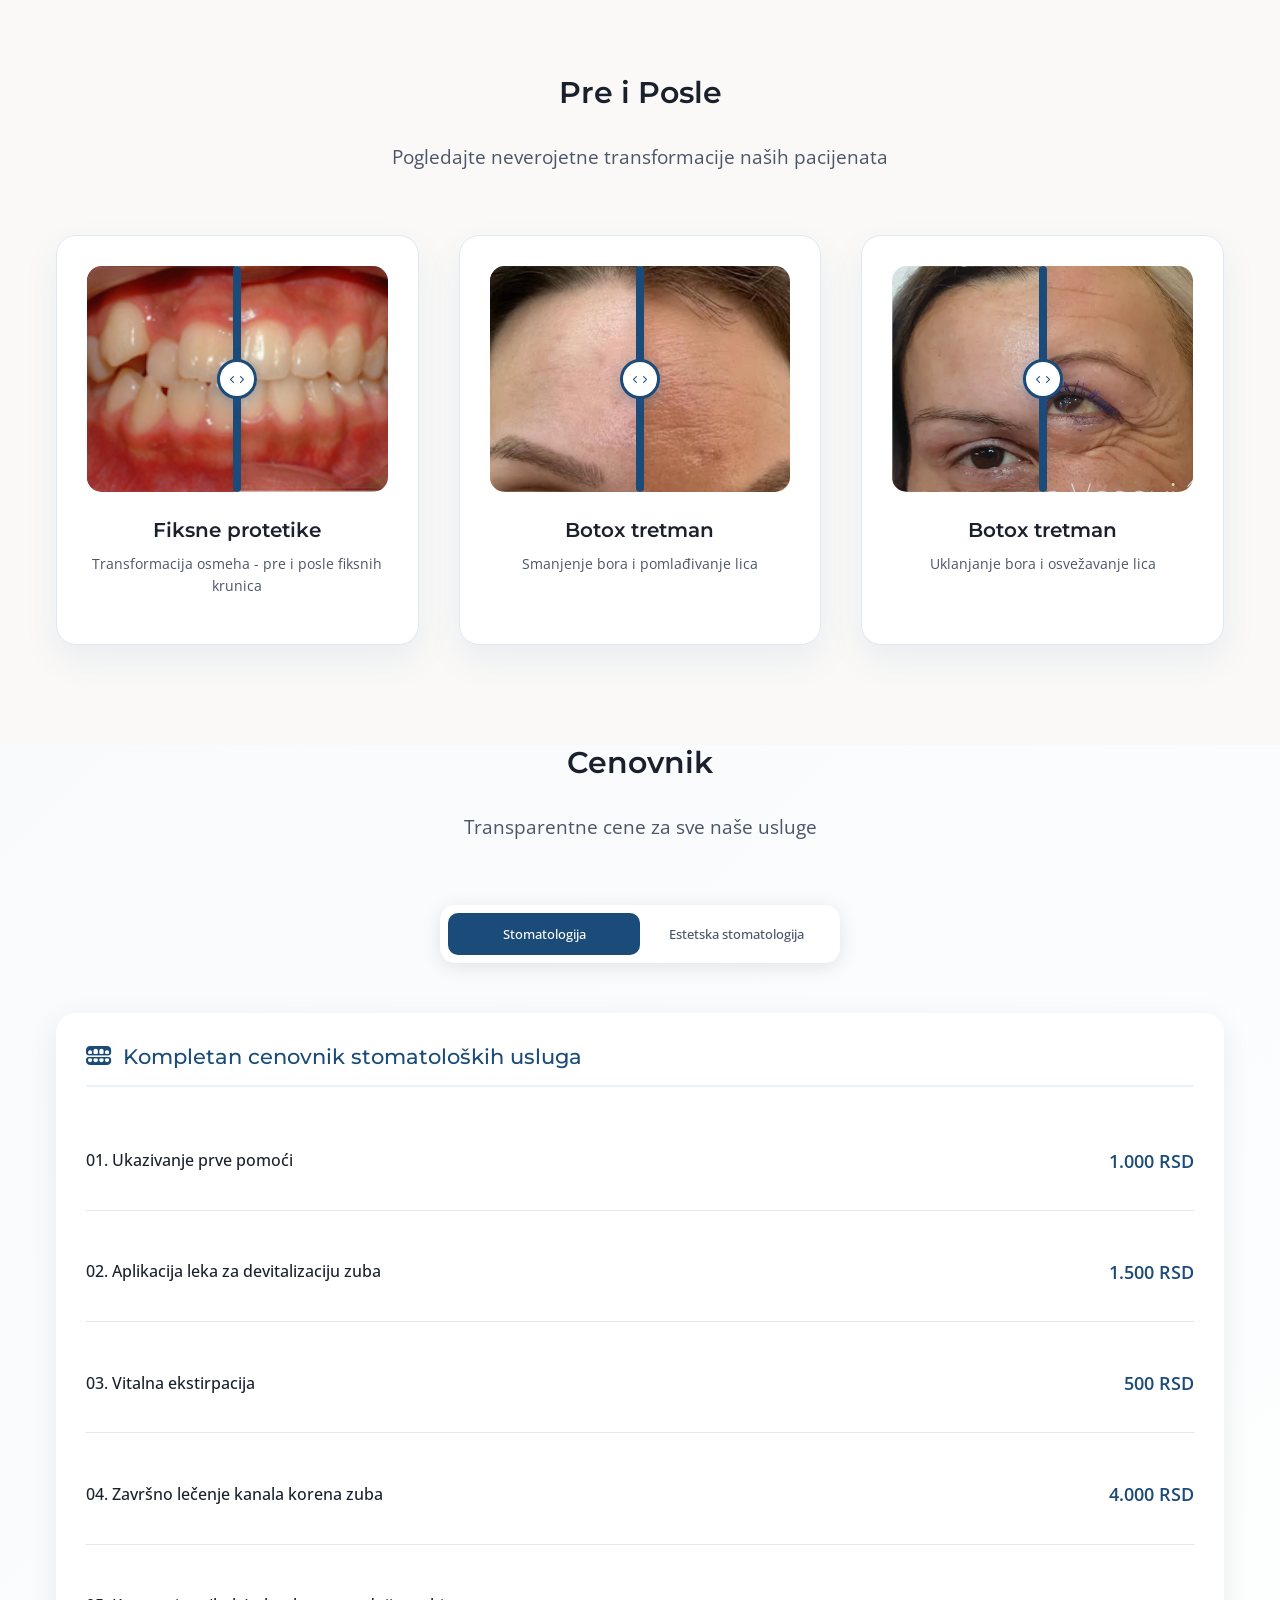
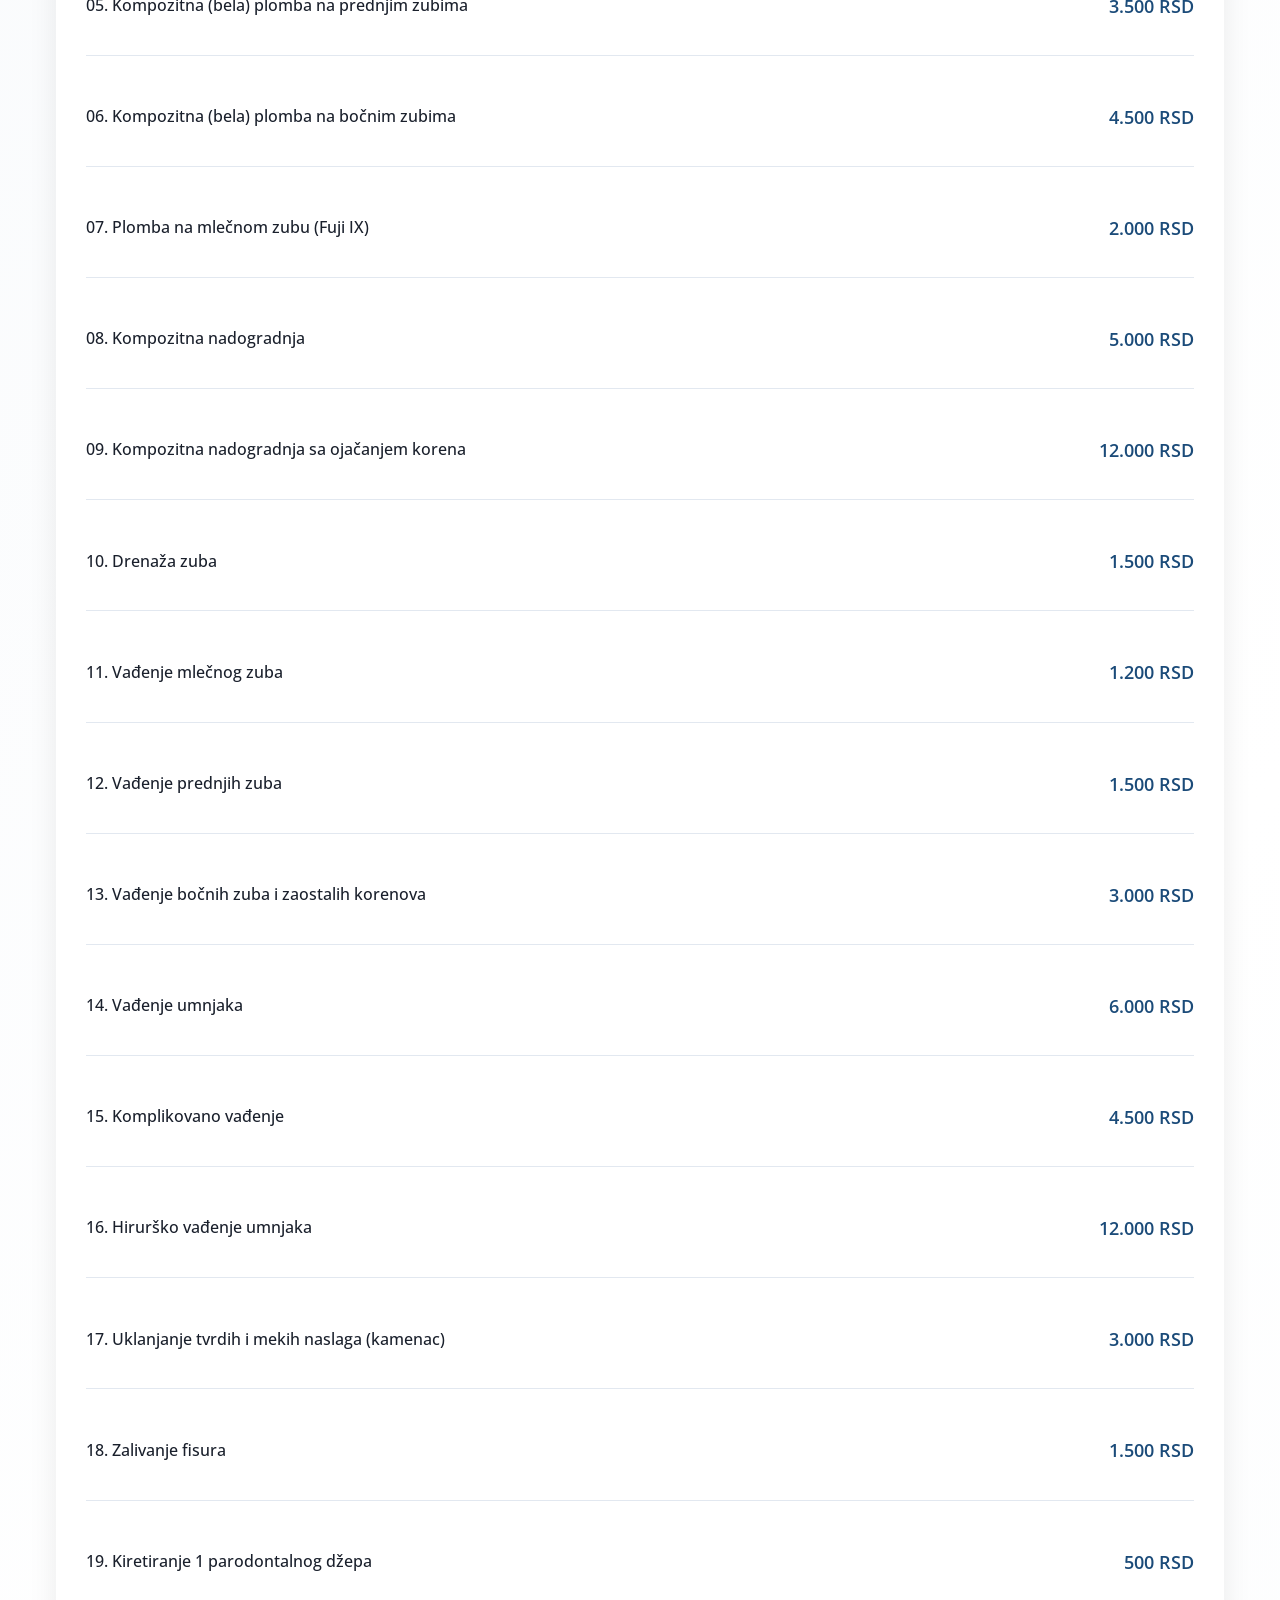
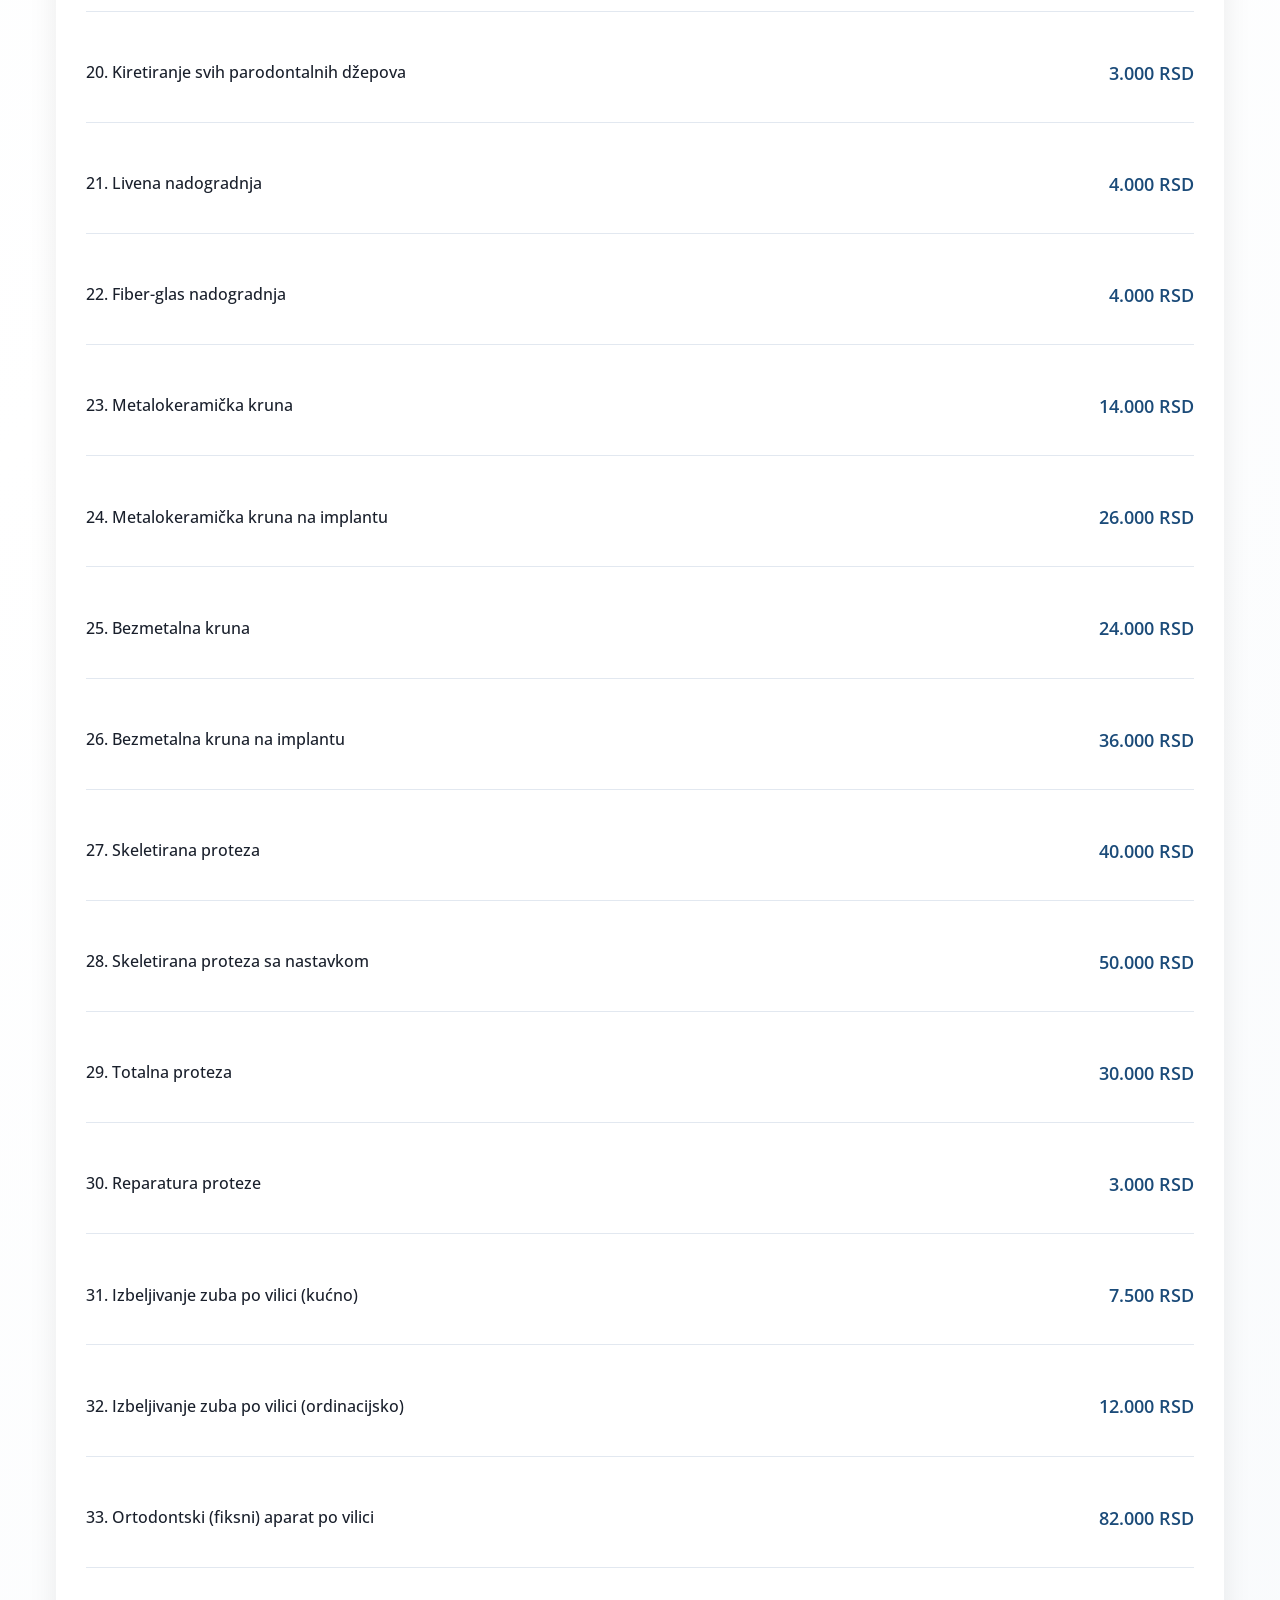
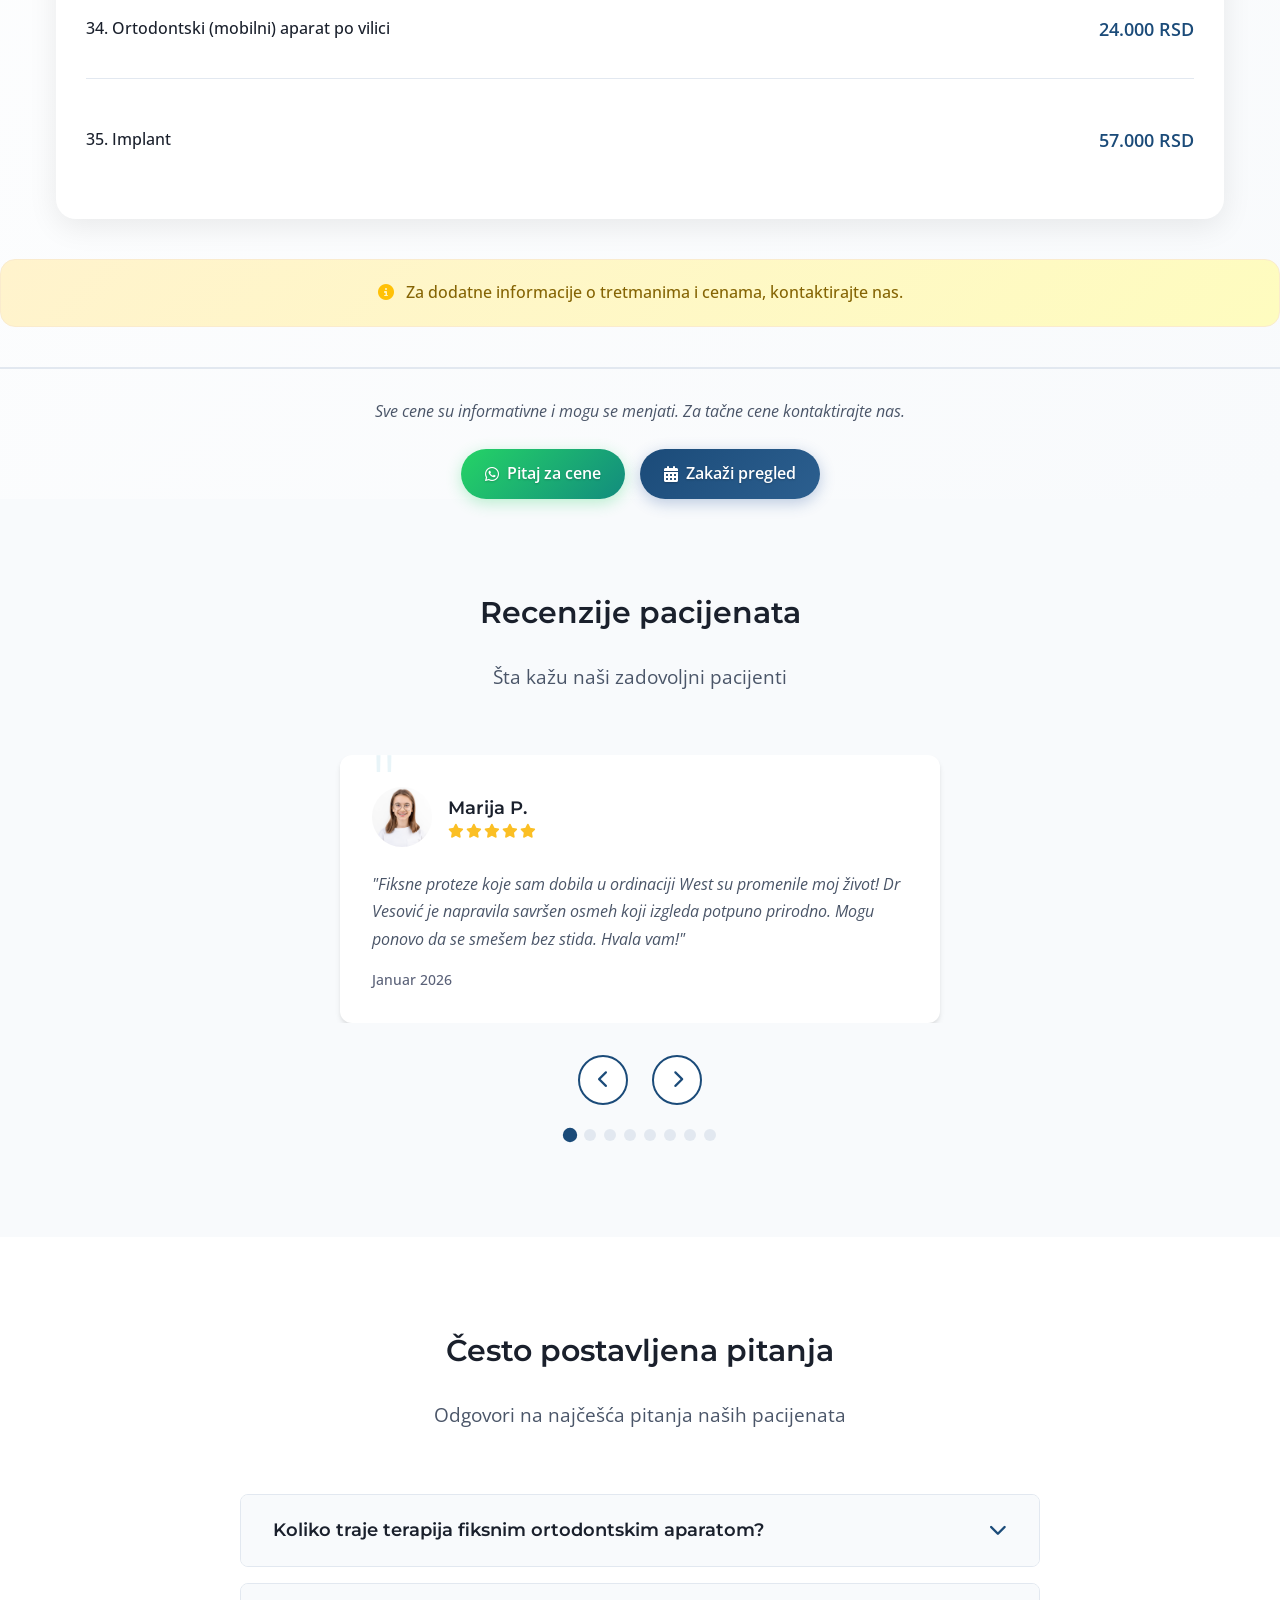
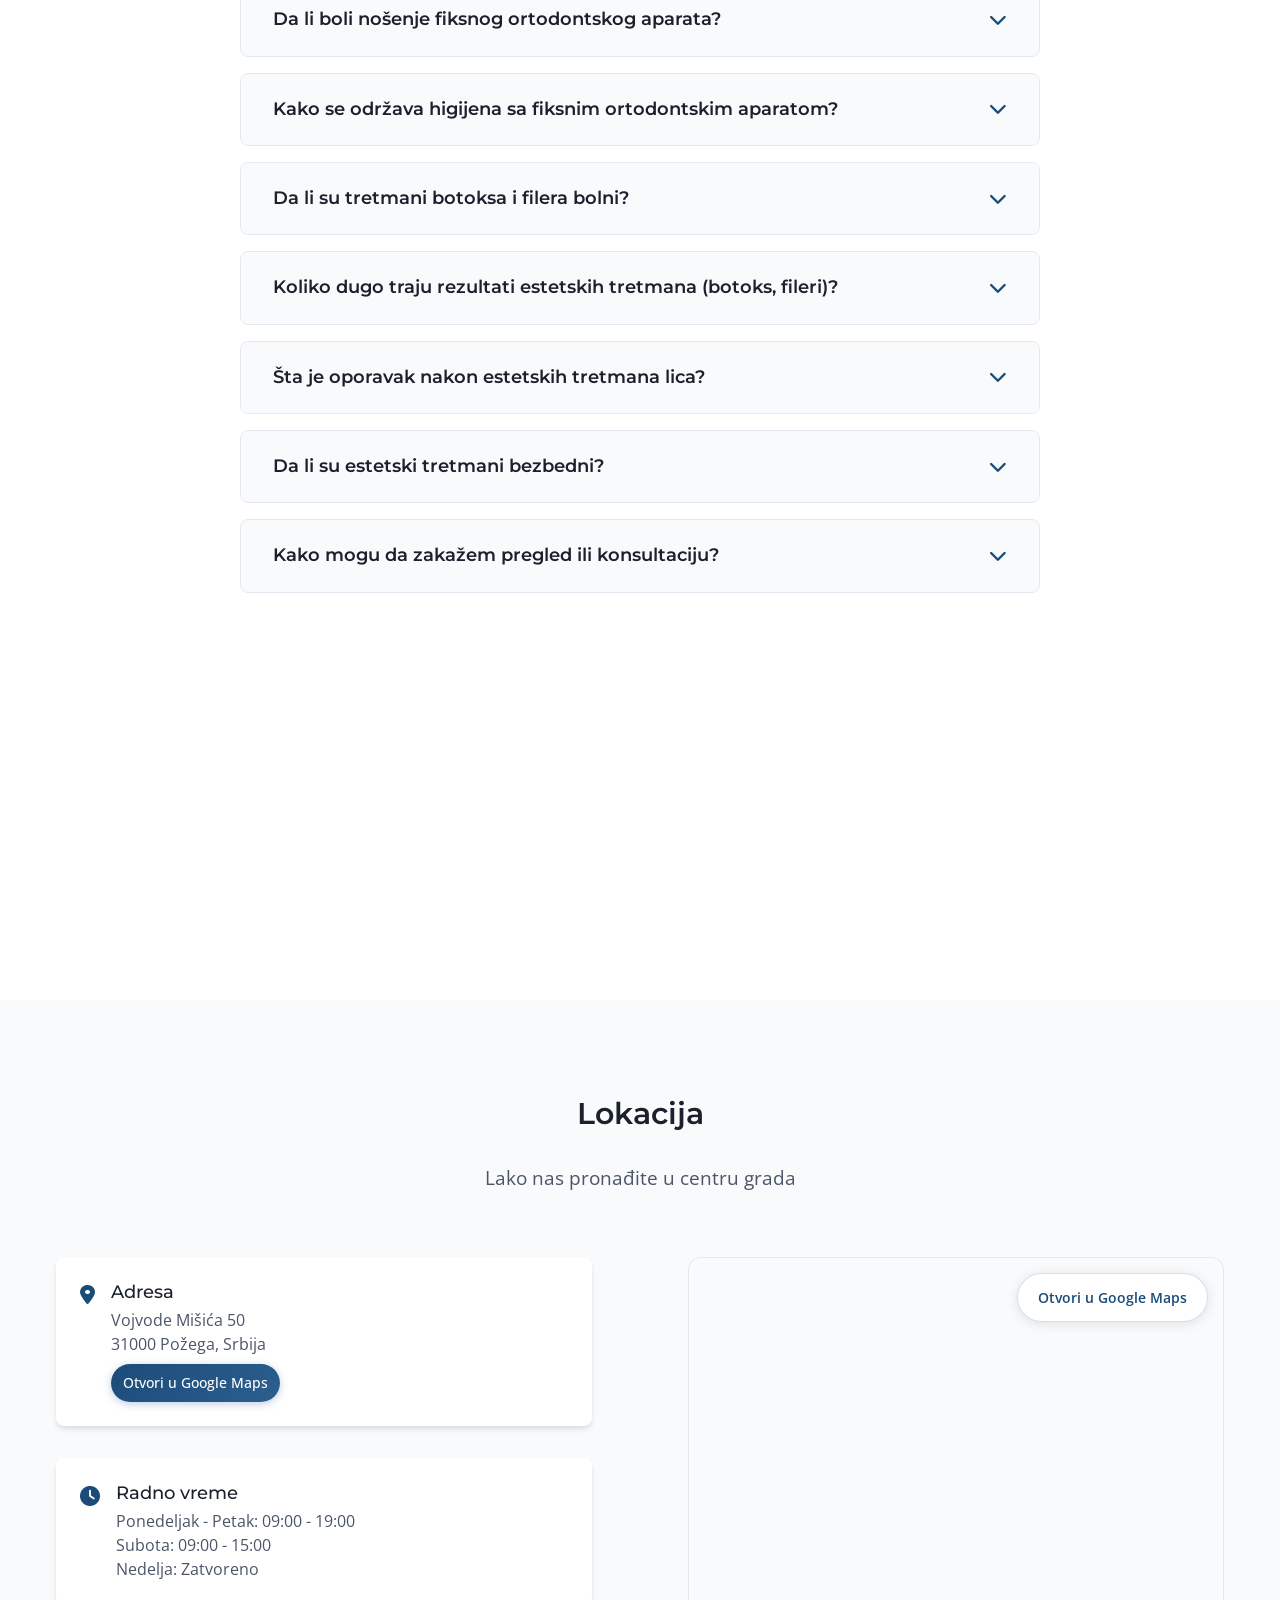
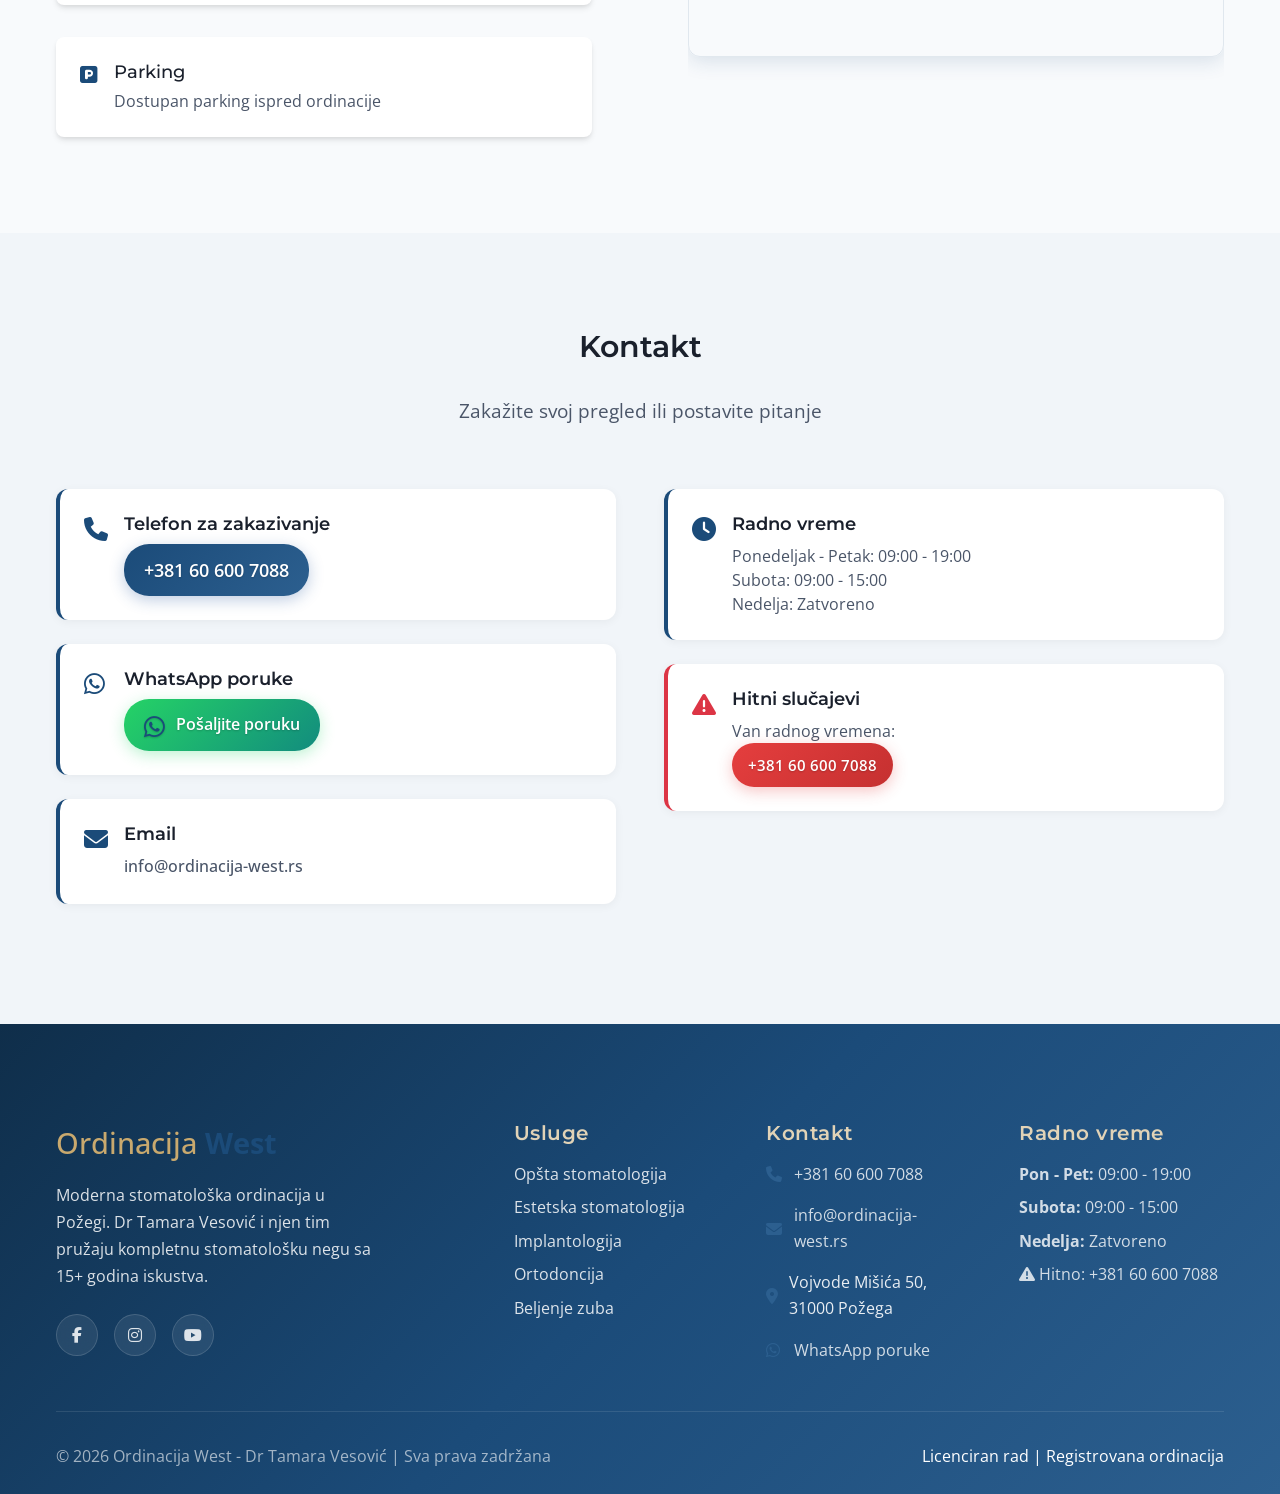
==== commit d772a045: "Ažurirane slike galerije, poboljšana FAQ sekcija, ispravljeni footer tekstovi i drugi poboljšanja" ====
--- a/index.html
+++ b/index.html
@@ -159,8 +159,8 @@
                         <br>Vaš osmeh je naš prioritet
                     </h1>
                     <p class="hero-subtitle fade-in">
-                        <strong>15+ godina iskustva</strong> u stomatologiji i estetskoj stomatologiji. 
-                        Dr Tamara Vesović i njen tim nude kompletnu negu za vaš savršen osmeh.
+                        <strong>15+ godina iskustva</strong> u stomatologiji i estetskoj medicini. 
+                        Dr Tamara Vesović i njen tim nude kompletnu negu za vaš savršen osmeh i lepotu.
                     </p>
                     <div class="hero-buttons fade-in">
                         <a href="#contact" class="btn btn-primary btn-large" data-section="contact">
@@ -259,20 +259,20 @@
                         </div>
                         <h3 class="service-title">Stomatologija</h3>
                         <p class="service-description">
-                            <strong>Kompletna stomatološka nega</strong> - od preventive do složenih rekonstrukcija. 
+                            <strong>Kompletna stomatološka nega</strong> - od preventive do fiksnih protetskih radova. 
                             Koristimo bezbolne tehnike i najkvalitetnije materijale.
                         </p>
                         <ul class="service-list">
-                            <li><i class="fas fa-check"></i> Preventivni pregledi i čišćenje</li>
-                            <li><i class="fas fa-check"></i> Keramičke krunice i mostovi</li>
-                            <li><i class="fas fa-check"></i> Lečenje desni (parodontologija)</li>
+                            <li><i class="fas fa-check"></i> Fiksne protetike (krunice i mostovi)</li>
+                            <li><i class="fas fa-check"></i> Bezmetalne keramičke krunice</li>
+                            <li><i class="fas fa-check"></i> Švajcarski implanti Straumann</li>
+                            <li><i class="fas fa-check"></i> Ortodontski fiksni aparati</li>
                             <li><i class="fas fa-check"></i> Bezbolno lečenje kanala</li>
-                            <li><i class="fas fa-check"></i> Hirurške intervencije</li>
-                            <li><i class="fas fa-check"></i> Švajcarski implanti (Straumann)</li>
+                            <li><i class="fas fa-check"></i> Profesionalno beljenje zuba</li>
                         </ul>
                         <div class="service-price">
-                            <span class="price-from">Pregledi od</span>
-                            <span class="price-amount">1.500 RSD</span>
+                            <span class="price-from">Krunice od</span>
+                            <span class="price-amount">14.000 RSD</span>
                         </div>
                         <a href="#contact" class="service-btn btn-primary" data-section="contact">
                             <i class="fas fa-calendar-alt"></i>
@@ -285,26 +285,26 @@
                         <div class="service-icon">
                             <i class="fas fa-gem"></i>
                         </div>
-                        <h3 class="service-title">Estetska Stomatologija</h3>
+                        <h3 class="service-title">Estetska Medicina</h3>
                         <p class="service-description">
-                            <strong>Osmeh koji zavoljevate</strong> - estetski tretmani koji spajaju prirodan izgled 
-                            sa najsavremenijim tehnikama za savršen rezultat.
+                            <strong>Prirodna lepota i pomlađivanje</strong> - specijalizovani tretmani za lice koji spajaju bezbednost 
+                            sa vrhunskim estetskim rezultatima.
                         </p>
                         <ul class="service-list">
-                            <li><i class="fas fa-check"></i> Keramičke fasete (veneers)</li>
-                            <li><i class="fas fa-check"></i> Kompozitno modeliranje zuba</li>
-                            <li><i class="fas fa-check"></i> Profesionalno beljenje zuba</li>
-                            <li><i class="fas fa-check"></i> Invisalign transparentne proteze</li>
-                            <li><i class="fas fa-check"></i> "Hollywood smile" tretman</li>
-                            <li><i class="fas fa-check"></i> Gingivalno modeliranje</li>
+                            <li><i class="fas fa-check"></i> PRP tretman (platelet-rich plasma)</li>
+                            <li><i class="fas fa-check"></i> Botox i dermal fileri</li>
+                            <li><i class="fas fa-check"></i> Mezoterapija lica</li>
+                            <li><i class="fas fa-check"></i> Biorevitalizacija kože</li>
+                            <li><i class="fas fa-check"></i> Hemijski piling i PRX-T33</li>
+                            <li><i class="fas fa-check"></i> Lipoliza - uklanjanje masnih naslaga</li>
                         </ul>
                         <div class="service-price">
-                            <span class="price-from">Beljenje od</span>
-                            <span class="price-amount">12.000 RSD</span>
-                        </div>
-                        <a href="#contact" class="service-btn btn-secondary" data-section="contact">
+                            <span class="price-from">Tretmani od</span>
+                            <span class="price-amount">8.000 RSD</span>
+                        </div>
+                        <a href="#tretmani" class="service-btn btn-secondary" data-section="tretmani">
                             <i class="fas fa-sparkles"></i>
-                            Konsultacija
+                            Svi tretmani
                         </a>
                     </div>
                 </div>
@@ -529,12 +529,12 @@
                 </div>
                 
                 <div class="gallery-grid">
-                    <div class="gallery-item fade-in" data-category="dental">
+                    <div class="gallery-item fade-in" data-category="aesthetic">
                         <div class="gallery-image">
-                            <img src="gallery-dental-1.jpg" alt="Stomatološki tretman pre i posle" loading="lazy">
+                            <img src="assets/images/usne/1.png" alt="Korekcija usana 1" loading="lazy">
                             <div class="gallery-overlay">
                                 <div class="gallery-info">
-                                    <h4>Estetska stomatologija</h4>
+                                    <h4>Korekcija usana</h4>
                                     <p>Pre i posle tretmana</p>
                                 </div>
                                 <button class="gallery-btn" aria-label="Uvećaj sliku">
@@ -546,10 +546,10 @@
                     
                     <div class="gallery-item fade-in" data-category="aesthetic">
                         <div class="gallery-image">
-                            <img src="gallery-aesthetic-1.jpg" alt="Estetski tretman pre i posle" loading="lazy">
+                            <img src="assets/images/usne/2.png" alt="Korekcija usana 2" loading="lazy">
                             <div class="gallery-overlay">
                                 <div class="gallery-info">
-                                    <h4>Tretman usana</h4>
+                                    <h4>Korekcija usana</h4>
                                     <p>Pre i posle tretmana</p>
                                 </div>
                                 <button class="gallery-btn" aria-label="Uvećaj sliku">
@@ -559,12 +559,12 @@
                         </div>
                     </div>
                     
-                    <div class="gallery-item fade-in" data-category="dental">
+                    <div class="gallery-item fade-in" data-category="aesthetic">
                         <div class="gallery-image">
-                            <img src="gallery-dental-2.jpg" alt="Implantologija pre i posle" loading="lazy">
+                            <img src="assets/images/usne/3.png" alt="Korekcija usana 3" loading="lazy">
                             <div class="gallery-overlay">
                                 <div class="gallery-info">
-                                    <h4>Implantologija</h4>
+                                    <h4>Korekcija usana</h4>
                                     <p>Pre i posle tretmana</p>
                                 </div>
                                 <button class="gallery-btn" aria-label="Uvećaj sliku">
@@ -576,10 +576,10 @@
                     
                     <div class="gallery-item fade-in" data-category="aesthetic">
                         <div class="gallery-image">
-                            <img src="gallery-aesthetic-2.jpg" alt="Botoks tretman pre i posle" loading="lazy">
+                            <img src="assets/images/usne/4.png" alt="Korekcija usana 4" loading="lazy">
                             <div class="gallery-overlay">
                                 <div class="gallery-info">
-                                    <h4>Botoks tretman</h4>
+                                    <h4>Korekcija usana</h4>
                                     <p>Pre i posle tretmana</p>
                                 </div>
                                 <button class="gallery-btn" aria-label="Uvećaj sliku">
@@ -589,13 +589,13 @@
                         </div>
                     </div>
                     
-                    <div class="gallery-item fade-in" data-category="dental">
+                    <div class="gallery-item fade-in" data-category="aesthetic">
                         <div class="gallery-image">
-                            <img src="gallery-dental-3.jpg" alt="Protetika pre i posle" loading="lazy">
+                            <img src="assets/images/ordinacija/image0.jpeg" alt="Ordinacija West - rezultat 1" loading="lazy">
                             <div class="gallery-overlay">
                                 <div class="gallery-info">
-                                    <h4>Protetika</h4>
-                                    <p>Pre i posle tretmana</p>
+                                    <h4>Ordinacija West</h4>
+                                    <p>Naši tretmani</p>
                                 </div>
                                 <button class="gallery-btn" aria-label="Uvećaj sliku">
                                     <i class="fas fa-search-plus"></i>
@@ -606,11 +606,11 @@
                     
                     <div class="gallery-item fade-in" data-category="aesthetic">
                         <div class="gallery-image">
-                            <img src="gallery-aesthetic-3.jpg" alt="Dermal filer tretman" loading="lazy">
+                            <img src="assets/images/ordinacija/image1.jpeg" alt="Ordinacija West - rezultat 2" loading="lazy">
                             <div class="gallery-overlay">
                                 <div class="gallery-info">
-                                    <h4>Dermal fileri</h4>
-                                    <p>Pre i posle tretmana</p>
+                                    <h4>Ordinacija West</h4>
+                                    <p>Naši tretmani</p>
                                 </div>
                                 <button class="gallery-btn" aria-label="Uvećaj sliku">
                                     <i class="fas fa-search-plus"></i>
@@ -652,20 +652,20 @@
                             </div>
                         </div>
                         <div class="comparison-info">
-                            <h3>Estetska rehabilitacija</h3>
-                            <p>Transformacija osmeha u Ordinaciji West - rezultat našeg stručnog rada</p>
-                        </div>
-                    </div>
-
-                    <!-- Case 2 -->
+                            <h3>Fiksne protetike</h3>
+                            <p>Transformacija osmeha - pre i posle fiksnih krunica</p>
+                        </div>
+                    </div>
+
+                    <!-- Case 2 - Botox 1 -->
                     <div class="before-after-item fade-in">
                         <div class="comparison-slider">
                             <div class="comparison-container">
                                 <div class="comparison-before">
-                                    <img src="https://picsum.photos/800/600?random=3&blur=2" alt="Pre tretmana">
+                                    <img src="assets/images/usne/botox-pre.png" alt="Pre botox tretmana">
                                 </div>
                                 <div class="comparison-after">
-                                    <img src="https://picsum.photos/800/600?random=4" alt="Posle tretmana">
+                                    <img src="assets/images/usne/botox-posle.png" alt="Posle botox tretmana">
                                 </div>
                                 <div class="comparison-slider-handle">
                                     <div class="handle-circle">
@@ -676,20 +676,20 @@
                             </div>
                         </div>
                         <div class="comparison-info">
-                            <h3>Dermal fileri</h3>
-                            <p>Popunjavanje usana i modelovanje lica</p>
-                        </div>
-                    </div>
-
-                    <!-- Case 3 -->
+                            <h3>Botox tretman</h3>
+                            <p>Smanjenje bora i pomlađivanje lica</p>
+                        </div>
+                    </div>
+
+                    <!-- Case 3 - Botox 2 -->
                     <div class="before-after-item fade-in">
                         <div class="comparison-slider">
                             <div class="comparison-container">
                                 <div class="comparison-before">
-                                    <img src="https://picsum.photos/800/600?random=5&sepia" alt="Pre tretmana">
+                                    <img src="assets/images/usne/botox1- pre.png" alt="Pre botox tretmana">
                                 </div>
                                 <div class="comparison-after">
-                                    <img src="https://picsum.photos/800/600?random=6" alt="Posle tretmana">
+                                    <img src="assets/images/usne/botox1- posle.png" alt="Posle botox tretmana">
                                 </div>
                                 <div class="comparison-slider-handle">
                                     <div class="handle-circle">
@@ -701,31 +701,7 @@
                         </div>
                         <div class="comparison-info">
                             <h3>Botox tretman</h3>
-                            <p>Uklanjanje bora i podmladjavajući efekat</p>
-                        </div>
-                    </div>
-
-                    <!-- Case 4 -->
-                    <div class="before-after-item fade-in">
-                        <div class="comparison-slider">
-                            <div class="comparison-container">
-                                <div class="comparison-before">
-                                    <img src="https://picsum.photos/800/600?random=7" alt="Pre tretmana">
-                                </div>
-                                <div class="comparison-after">
-                                    <img src="https://picsum.photos/800/600?random=8&brightness" alt="Posle tretmana">
-                                </div>
-                                <div class="comparison-slider-handle">
-                                    <div class="handle-circle">
-                                        <i class="fas fa-chevron-left"></i>
-                                        <i class="fas fa-chevron-right"></i>
-                                    </div>
-                                </div>
-                            </div>
-                        </div>
-                        <div class="comparison-info">
-                            <h3>Ortodoncija</h3>
-                            <p>Ispravljanje položaja zuba i uspostavljanje pravilnog zagrižaja</p>
+                            <p>Uklanjanje bora i osvežavanje lica</p>
                         </div>
                     </div>
                 </div>
@@ -1199,81 +1175,81 @@
                 <div class="faq-container">
                     <div class="faq-item fade-in">
                         <div class="faq-question">
-                            <h4>Kako mogu da zakažem pregled?</h4>
+                            <h4>Koliko traje terapija fiksnim ortodontskim aparatom?</h4>
                             <i class="fas fa-chevron-down"></i>
                         </div>
                         <div class="faq-answer">
-                            <p>Pregled možete zakazati pozivom na naš telefon 060 600 7088, slanjem email-a na info@ordinacija-west.rs ili popunjavanjem kontakt forme na našem sajtu. Trudimo se da odgovorimo u najkraćem roku i pronađemo termin koji vam odgovara.</p>
+                            <p>Terapija fiksnim ortodontskim aparatom (bravicama) obično traje 12-24 meseca, u zavisnosti od složenosti slučaja i stepena nepravilnosti zuba. Mesečne kontrole su obavezne za podešavanje aparata. Nakon skidanja aparata, obavezno je nošenje retencionog aparata kako bi se zubi održali u novom položaju. Rezultat je trajno lep i pravilno raspoređen osmeh.</p>
                         </div>
                     </div>
                     
                     <div class="faq-item fade-in">
                         <div class="faq-question">
-                            <h4>Da li primate zdravstvene kartice?</h4>
+                            <h4>Da li boli nošenje fiksnog ortodontskog aparata?</h4>
                             <i class="fas fa-chevron-down"></i>
                         </div>
                         <div class="faq-answer">
-                            <p>Kao privatna ordinacija, ne radimo preko zdravstvenih kartica. Sve usluge se plaćaju direktno. Međutim, nudimo fleksibilne načine plaćanja i mogućnost rate za veće tretmane. Kontaktirajte nas za više informacija o cenama.</p>
+                            <p>Postavljanje aparata je potpuno bezbolno. Prvih nekoliko dana nakon postavljanja ili podešavanja aparata može biti blaga nelagodnost i osetljivost zuba, što je normalno jer se zubi pomeraju. Ova nelagodnost se kontroliše običnim analgeticima i obično prolazi za 2-3 dana. Nakon perioda prilagođavanja, većina pacijenata ne oseća nelagodnost.</p>
                         </div>
                     </div>
                     
                     <div class="faq-item fade-in">
                         <div class="faq-question">
-                            <h4>Koliko traje beljenje zuba?</h4>
+                            <h4>Kako se održava higijena sa fiksnim ortodontskim aparatom?</h4>
                             <i class="fas fa-chevron-down"></i>
                         </div>
                         <div class="faq-answer">
-                            <p>Profesionalno beljenje u ordinaciji (Zoom) traje oko 60-90 minuta i rezultati su vidljivi odmah. Kućno beljenje sa individualno napravljenim folijom traje 7-14 dana sa nošenjem 2-4 sata dnevno. Oba tretmana mogu da posvetle zube za 3-8 nijansi.</p>
+                            <p>Higijena je ključna tokom ortodontske terapije. Preporučujemo četkanje posle svakog obroka specijalnom ortodontskom četkicom, upotrebu interdentalne četkice za čišćenje oko bravica i vodeni flosser. Izbegavajte tvrdе, lepljive i žvakače namirnice koje mogu oštetiti aparat. Redovne mesečne kontrole i profesionalno čišćenje su obavezni tokom terapije.</p>
                         </div>
                     </div>
                     
                     <div class="faq-item fade-in">
                         <div class="faq-question">
-                            <h4>Da li su stomatološki tretmani bolni?</h4>
+                            <h4>Da li su tretmani botoksa i filera bolni?</h4>
                             <i class="fas fa-chevron-down"></i>
                         </div>
                         <div class="faq-answer">
-                            <p>Koristimo napredne tehnike za potpuno bezbolno lečenje. Aplikujemo topikalni anestetik pre ubrizgavanja, koristimo tanke igle i lagano zagravanje anestetika. Za anksiozne pacijente nudimo i sedaciju azot-oksidom. Većina tretmana se izvodi potpuno bez bola.</p>
+                            <p>Tretmani su minimalno nelagodni. Koristimo ultra tanke igle i primenjujemo hladne obloge pre tretmana. Većina filera već sadrži lidokain za dodatnu anesteziju. Pacijenti opisuju osećaj kao blagi ubod ili pritisak. Cela procedura traje 15-30 minuta i nakon toga možete nastaviti sa normalnim aktivnostima.</p>
                         </div>
                     </div>
                     
                     <div class="faq-item fade-in">
                         <div class="faq-question">
-                            <h4>Koliko traje postavljanje implanta?</h4>
+                            <h4>Koliko dugo traju rezultati estetskih tretmana (botoks, fileri)?</h4>
                             <i class="fas fa-chevron-down"></i>
                         </div>
                         <div class="faq-answer">
-                            <p>Postavljanje jednog implanta traje oko 60-90 minuta. Nakon postavljanja implanta, potrebno je 3-6 meseci za oseointegraciju pre postavljanja krunice. Koristimo digitalno planiranje i 3D tehnologiju za maksimalnu preciznost.</p>
+                            <p>Botoks traje 4-6 meseci, nakon čega se postupno gubi efekat. Hijaluronski fileri traju 6-18 meseci u zavisnosti od zone i tipa filera. PRP tretman daje rezultate koji traju 12-18 meseci. Mezoterapija i biorevitalizacija zahtevaju seriju od 3-4 tretmana sa održavanjem svakih 6 meseci.</p>
                         </div>
                     </div>
                     
                     <div class="faq-item fade-in">
                         <div class="faq-question">
-                            <h4>Koliko traju rezultati keramičkih faseta?</h4>
+                            <h4>Šta je oporavak nakon estetskih tretmana lica?</h4>
                             <i class="fas fa-chevron-down"></i>
                         </div>
                         <div class="faq-answer">
-                            <p>Keramičke fasete mogu trajati 10-20 godina uz pravilnu negu. Važno je održavati dobru oralnu higijenu, izbegavati škrgutat zubima i redovno ići na kontrole. Pružamo garanciju na naš rad i uputstva za održavanje faseta.</p>
+                            <p>Oporavak je minimalan. Možete se odmah vratiti normalnim aktivnostima. Nakon tretmana može biti blagi otok ili crvenilo koje prolazi za 1-2 dana. Preporučujemo izbegavanje intenzivne fizičke aktivnosti, saune i sunčanja prvih 24-48 sati. Modrice su retke, ali ako se pojave, prolaze za 5-7 dana.</p>
                         </div>
                     </div>
                     
                     <div class="faq-item fade-in">
                         <div class="faq-question">
-                            <h4>Da li nudite konsultacije za estetsku stomatologiju?</h4>
+                            <h4>Da li su estetski tretmani bezbedni?</h4>
                             <i class="fas fa-chevron-down"></i>
                         </div>
                         <div class="faq-answer">
-                            <p>Da, nudimo detaljne konsultacije za sve estetske tretmane. Tokom konsultacije analiziramo stanje zuba, objašnjavamo opcije tretmana, pravimp plan terapije i dajemo preciznu procenu troškova. Prva konsultacija je besplatna za estetske tretmane.</p>
+                            <p>Da, svi tretmani koje nudimo su potpuno bezbedni kada ih izvodi iskusan medicinski profesionalac. Koristimo isključivo sertifikovane preparate poznatih svetskih brendova (Allergan, Galderma, Merz). Dr Tamara Vesović ima višegodišnje iskustvo i sertifikate za sve tretmane. Pre svakog tretmana radimo detaljnu anamnezu i konsultaciju.</p>
                         </div>
                     </div>
                     
                     <div class="faq-item fade-in">
                         <div class="faq-question">
-                            <h4>Imate li parking?</h4>
+                            <h4>Kako mogu da zakažem pregled ili konsultaciju?</h4>
                             <i class="fas fa-chevron-down"></i>
                         </div>
                         <div class="faq-answer">
-                            <p>Da, imamo dostupan parking ispred ordinacije za naše pacijente. Takođe, ordinacija je odlično povezana javnim prevozom i lako dostupna iz svih delova grada. Detaljne informacije o lokaciji možete pronaći u sekciji "Lokacija".</p>
+                            <p>Pregled možete zakazati pozivom na +381 60 600 7088, slanjem poruke na WhatsApp, email-om na info@ordinacija-west.rs ili popunjavanjem kontakt forme na našem sajtu. Prva konsultacija za estetske tretmane je besplatna. Trudimo se da odgovorimo u najkraćem roku i pronađemo termin koji vam odgovara.</p>
                         </div>
                     </div>
                 </div>
@@ -1376,7 +1352,7 @@
                             <i class="fas fa-phone"></i>
                             <div>
                                 <h4>Telefon za zakazivanje</h4>
-                                <a href="tel:+381606007088" class="contact-phone">060 600 7088</a>
+                                <a href="tel:+381606007088" class="contact-phone">+381 60 600 7088</a>
                             </div>
                         </div>
                         
@@ -1417,7 +1393,7 @@
                             <div>
                                 <h4>Hitni slučajevi</h4>
                                 <p>Van radnog vremena:</p>
-                                <a href="tel:+381606007088" class="emergency-phone">060 600 7088</a>
+                                <a href="tel:+381606007088" class="emergency-phone">+381 60 600 7088</a>
                             </div>
                         </div>
                     </div>
@@ -1467,7 +1443,7 @@
                     <ul class="footer-contact">
                         <li>
                             <i class="fas fa-phone"></i>
-                            <a href="tel:+381606007088">060 600 7088</a>
+                            <a href="tel:+381606007088">+381 60 600 7088</a>
                         </li>
                         <li>
                             <i class="fas fa-envelope"></i>
@@ -1492,7 +1468,7 @@
                         <li><strong>Nedelja:</strong> Zatvoreno</li>
                         <li class="emergency-note">
                             <i class="fas fa-exclamation-triangle"></i>
-                            Hitno: 060 600 7088
+                            Hitno: +381 60 600 7088
                         </li>
                     </ul>
                 </div>
--- a/style.css
+++ b/style.css
@@ -3189,6 +3189,7 @@
 .treatments-cta {
     text-align: center;
     margin-top: 60px;
+    margin-bottom: 60px;
     padding: 40px;
     background: white;
     border-radius: 15px;
--- a/style.css
+++ b/style.css
@@ -3189,6 +3189,7 @@
 .treatments-cta {
     text-align: center;
     margin-top: 60px;
+    margin-bottom: 60px;
     padding: 40px;
     background: white;
     border-radius: 15px;
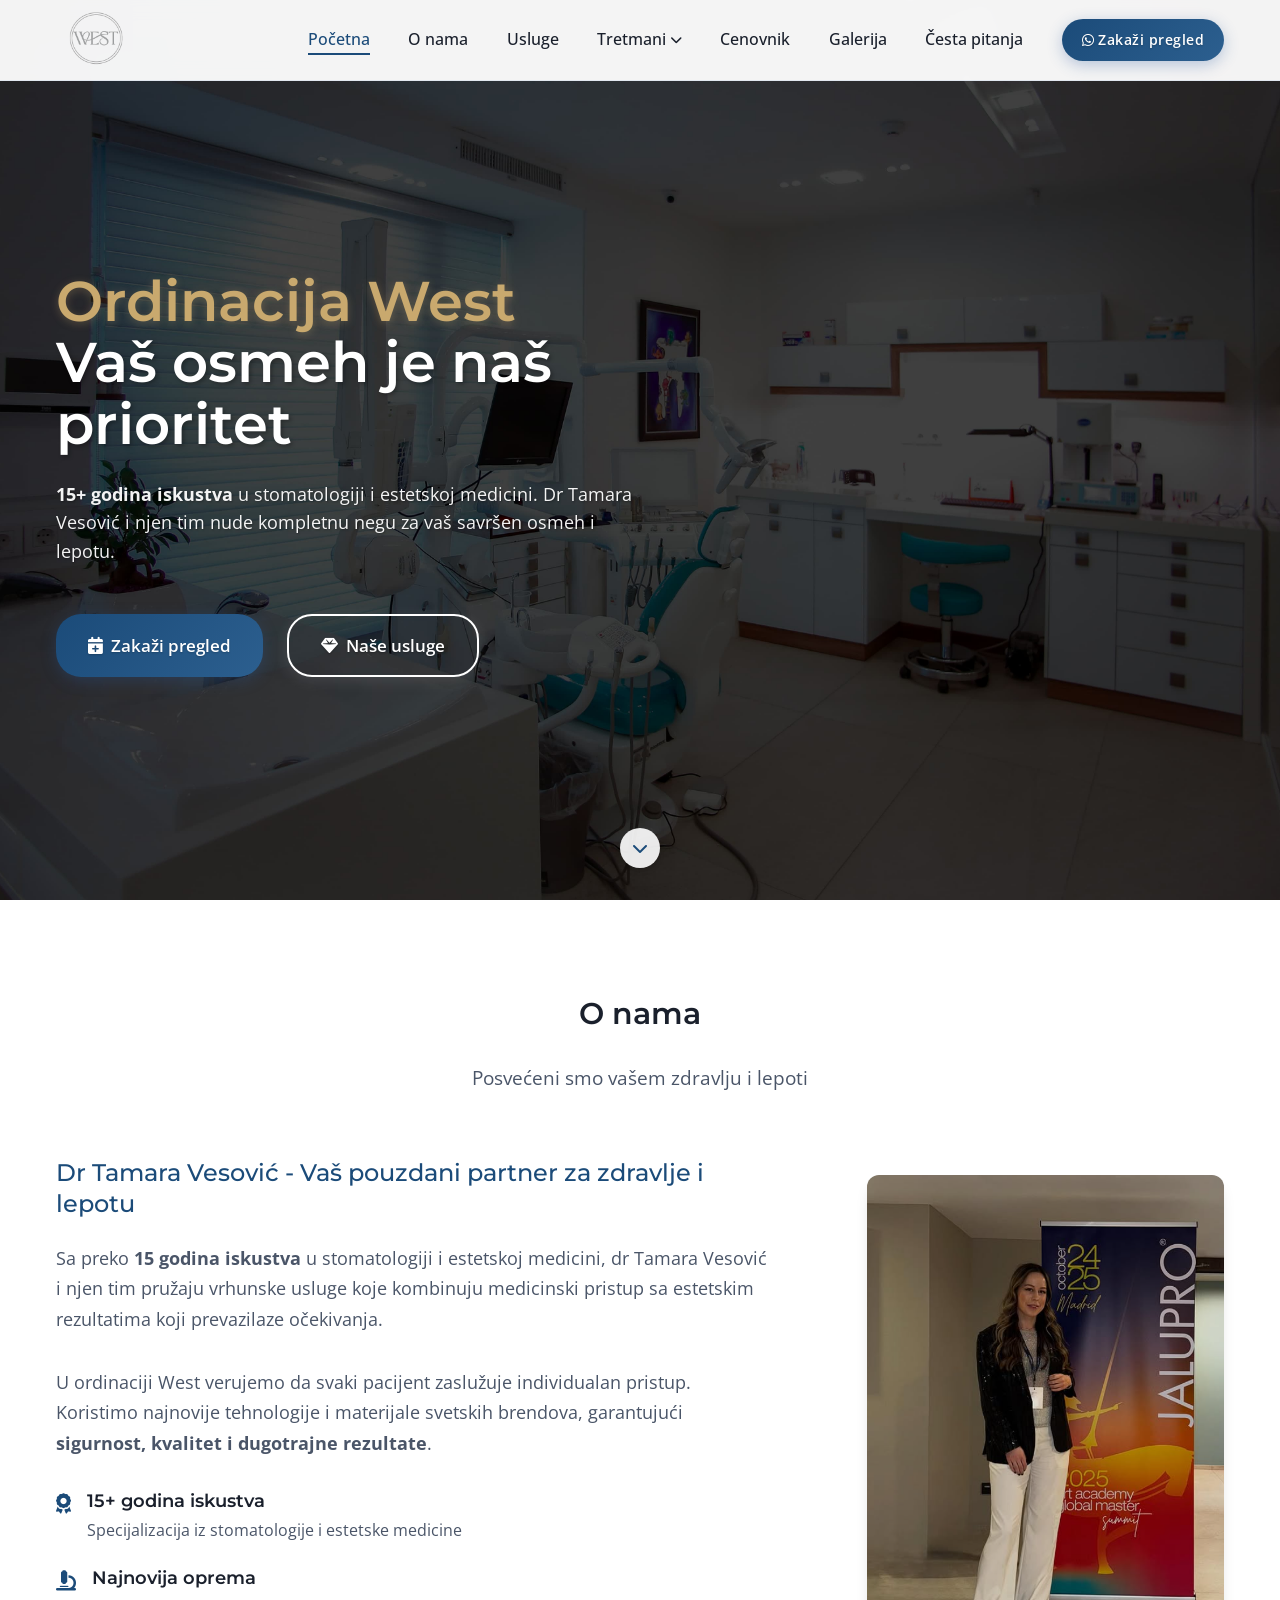
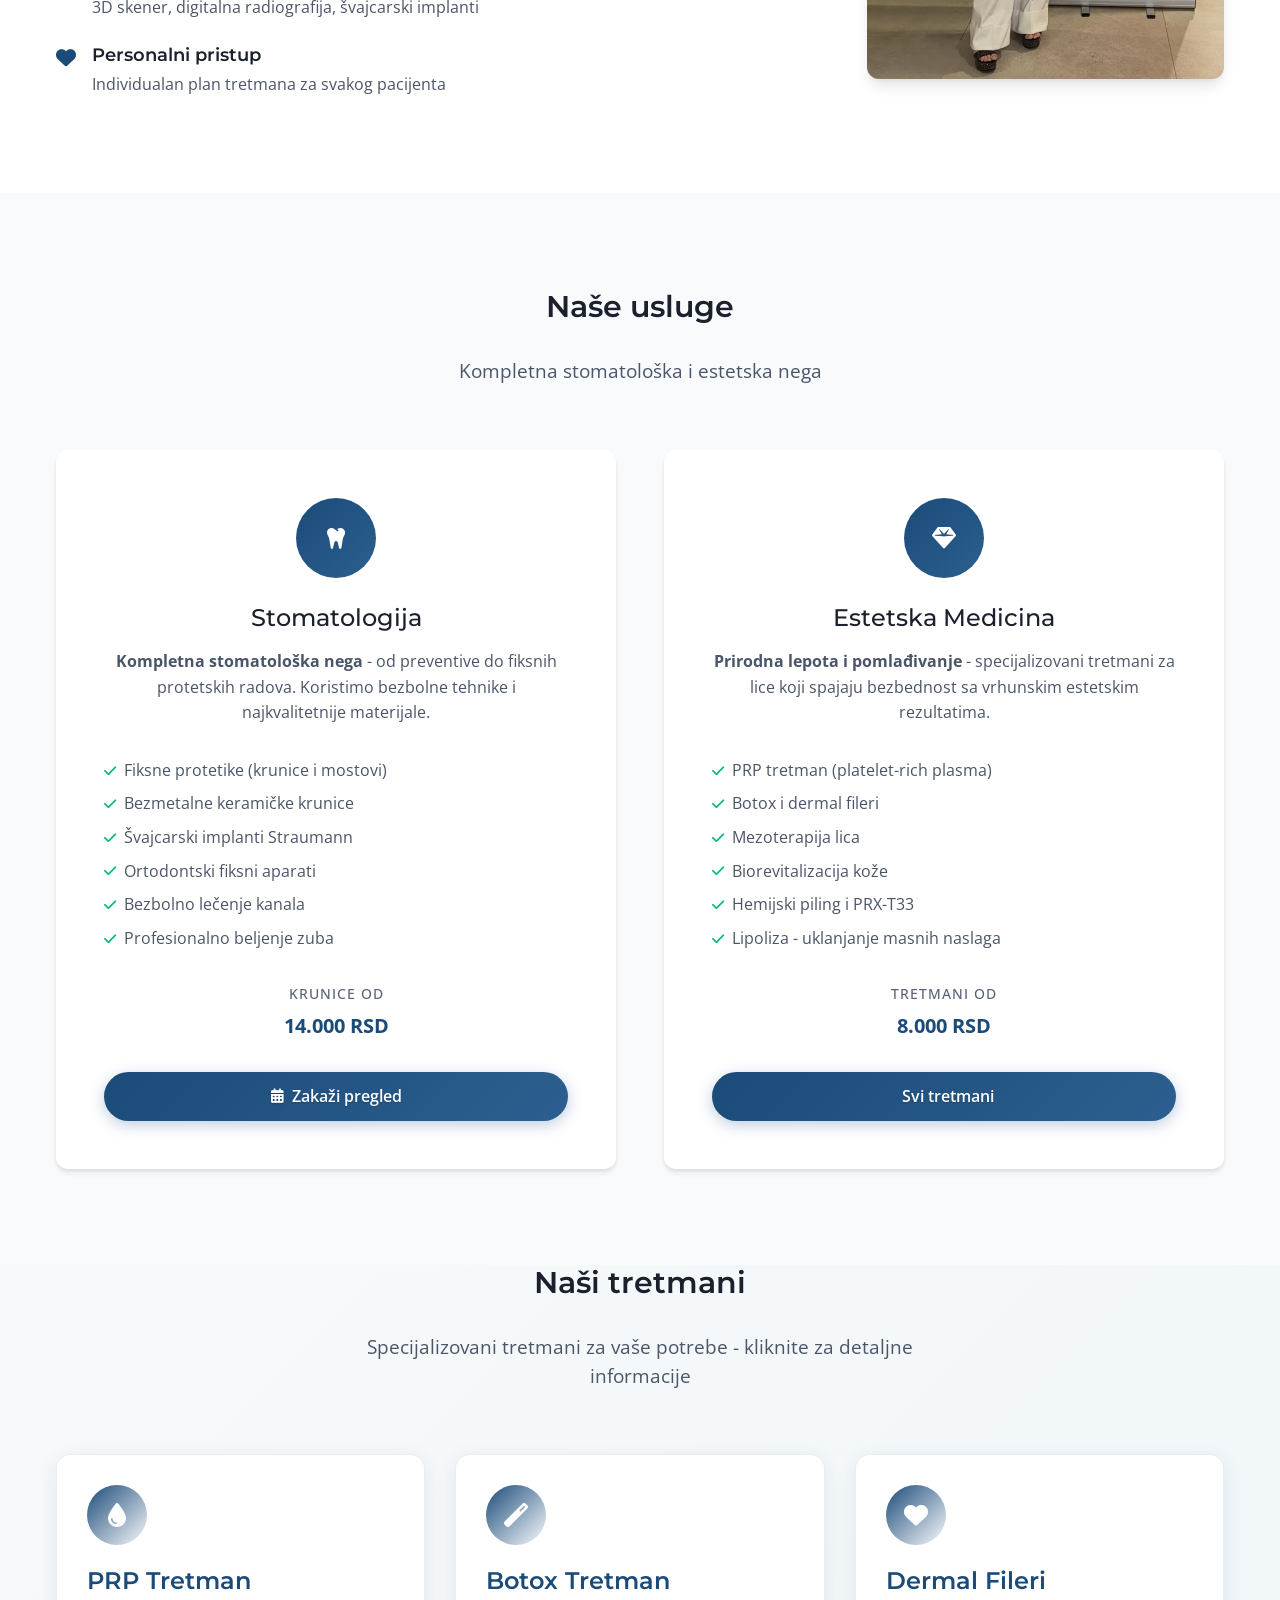
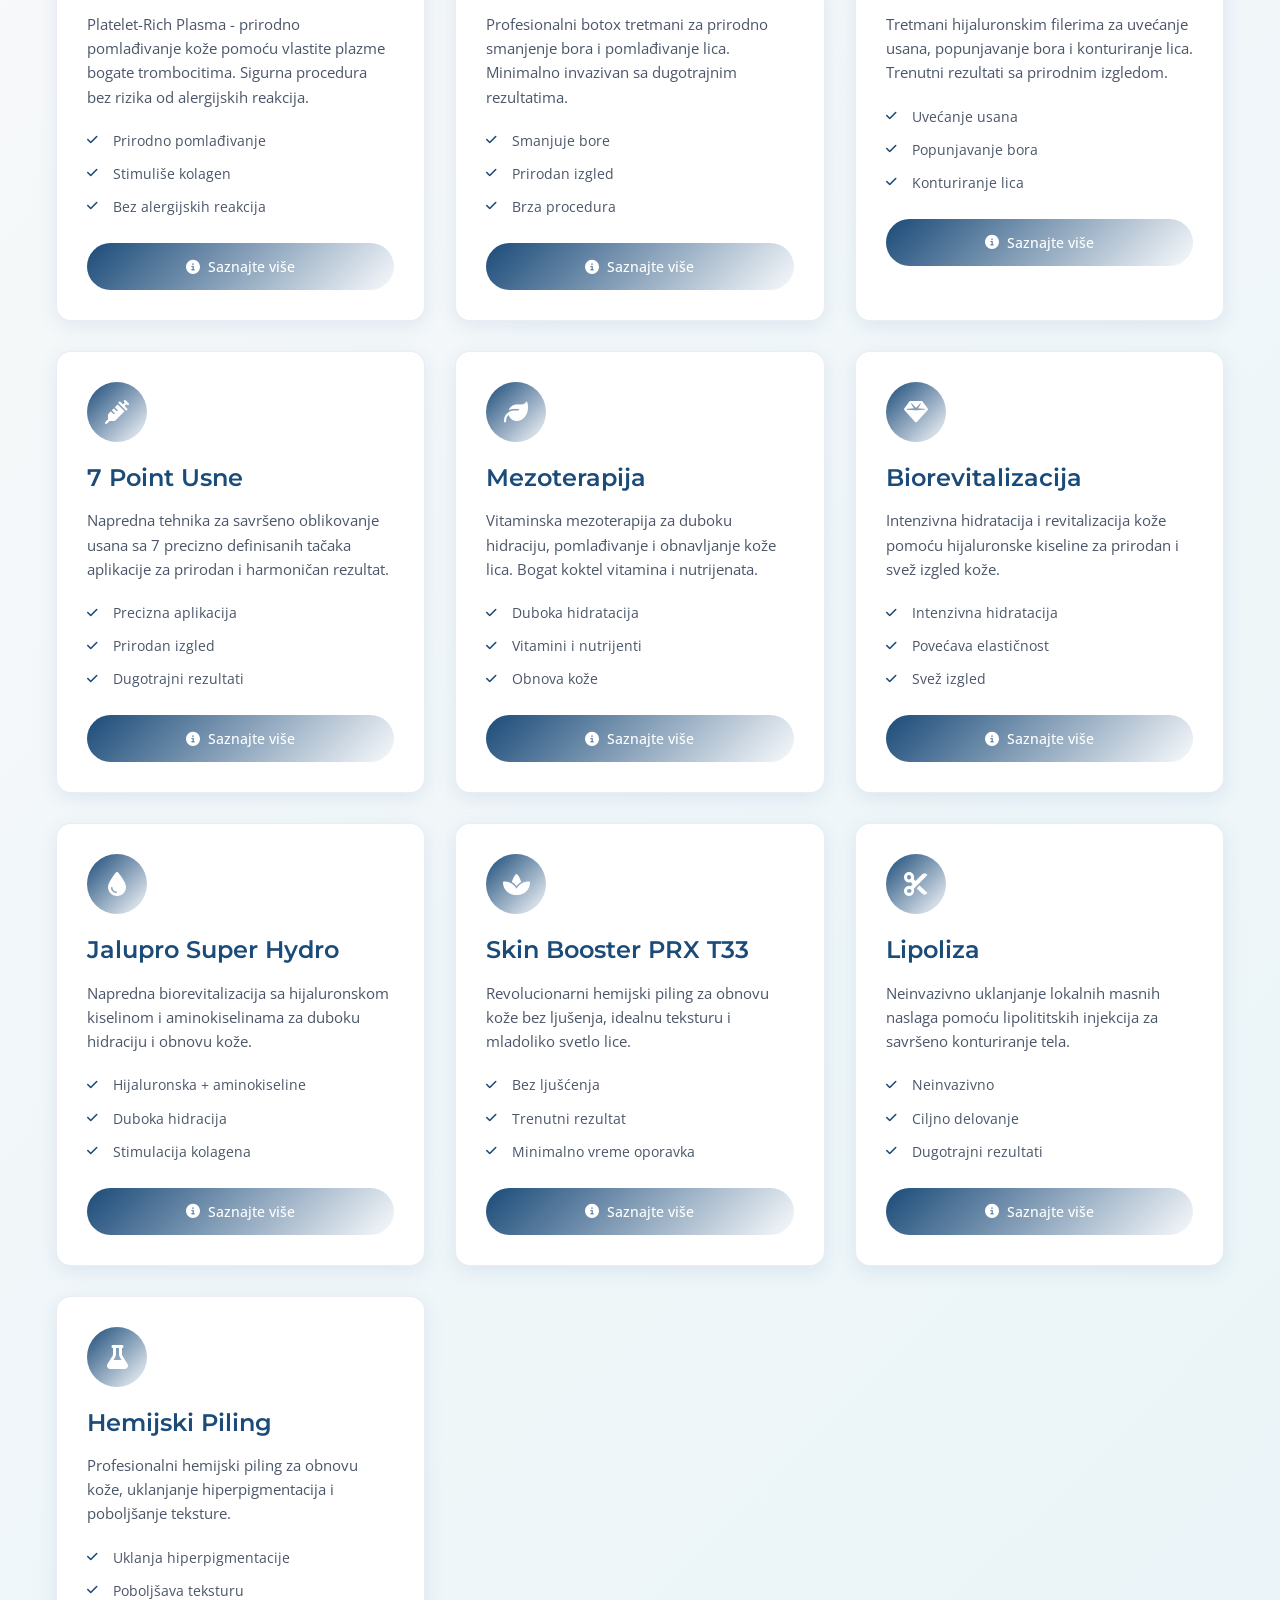
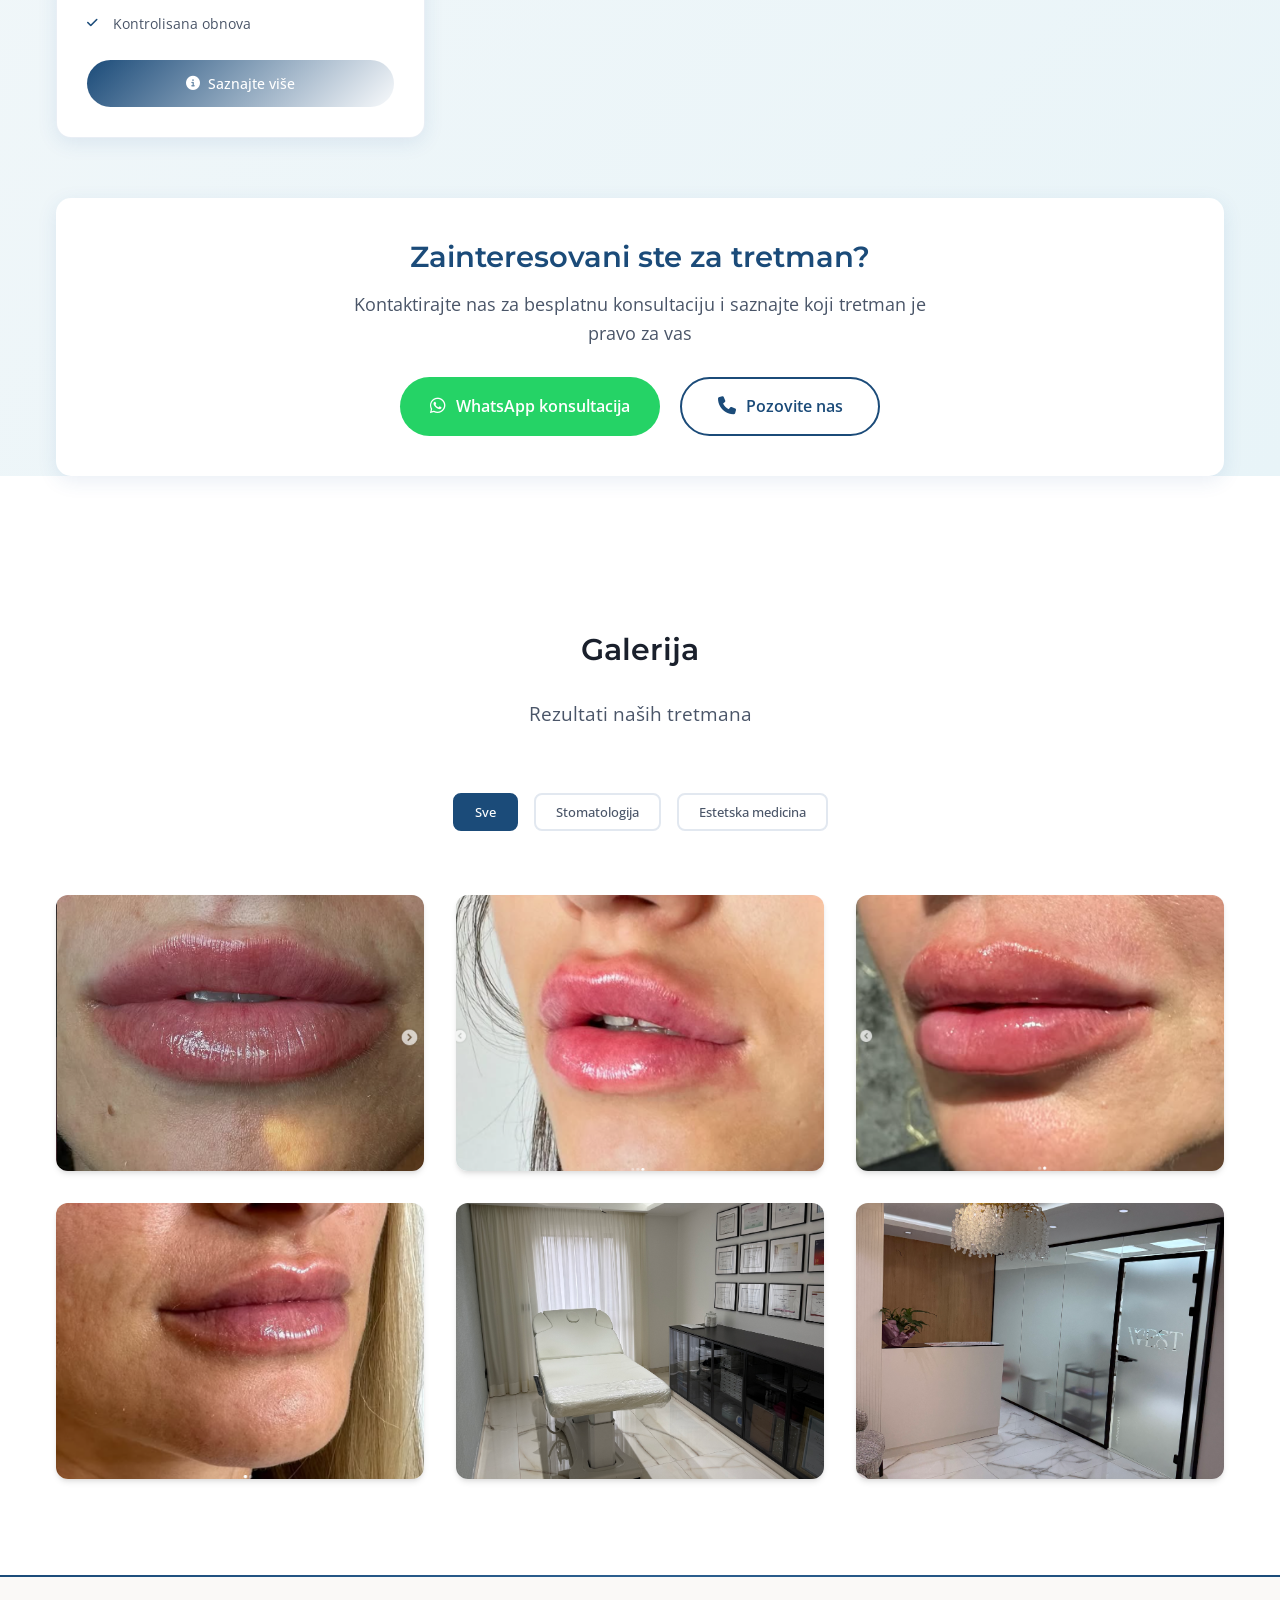
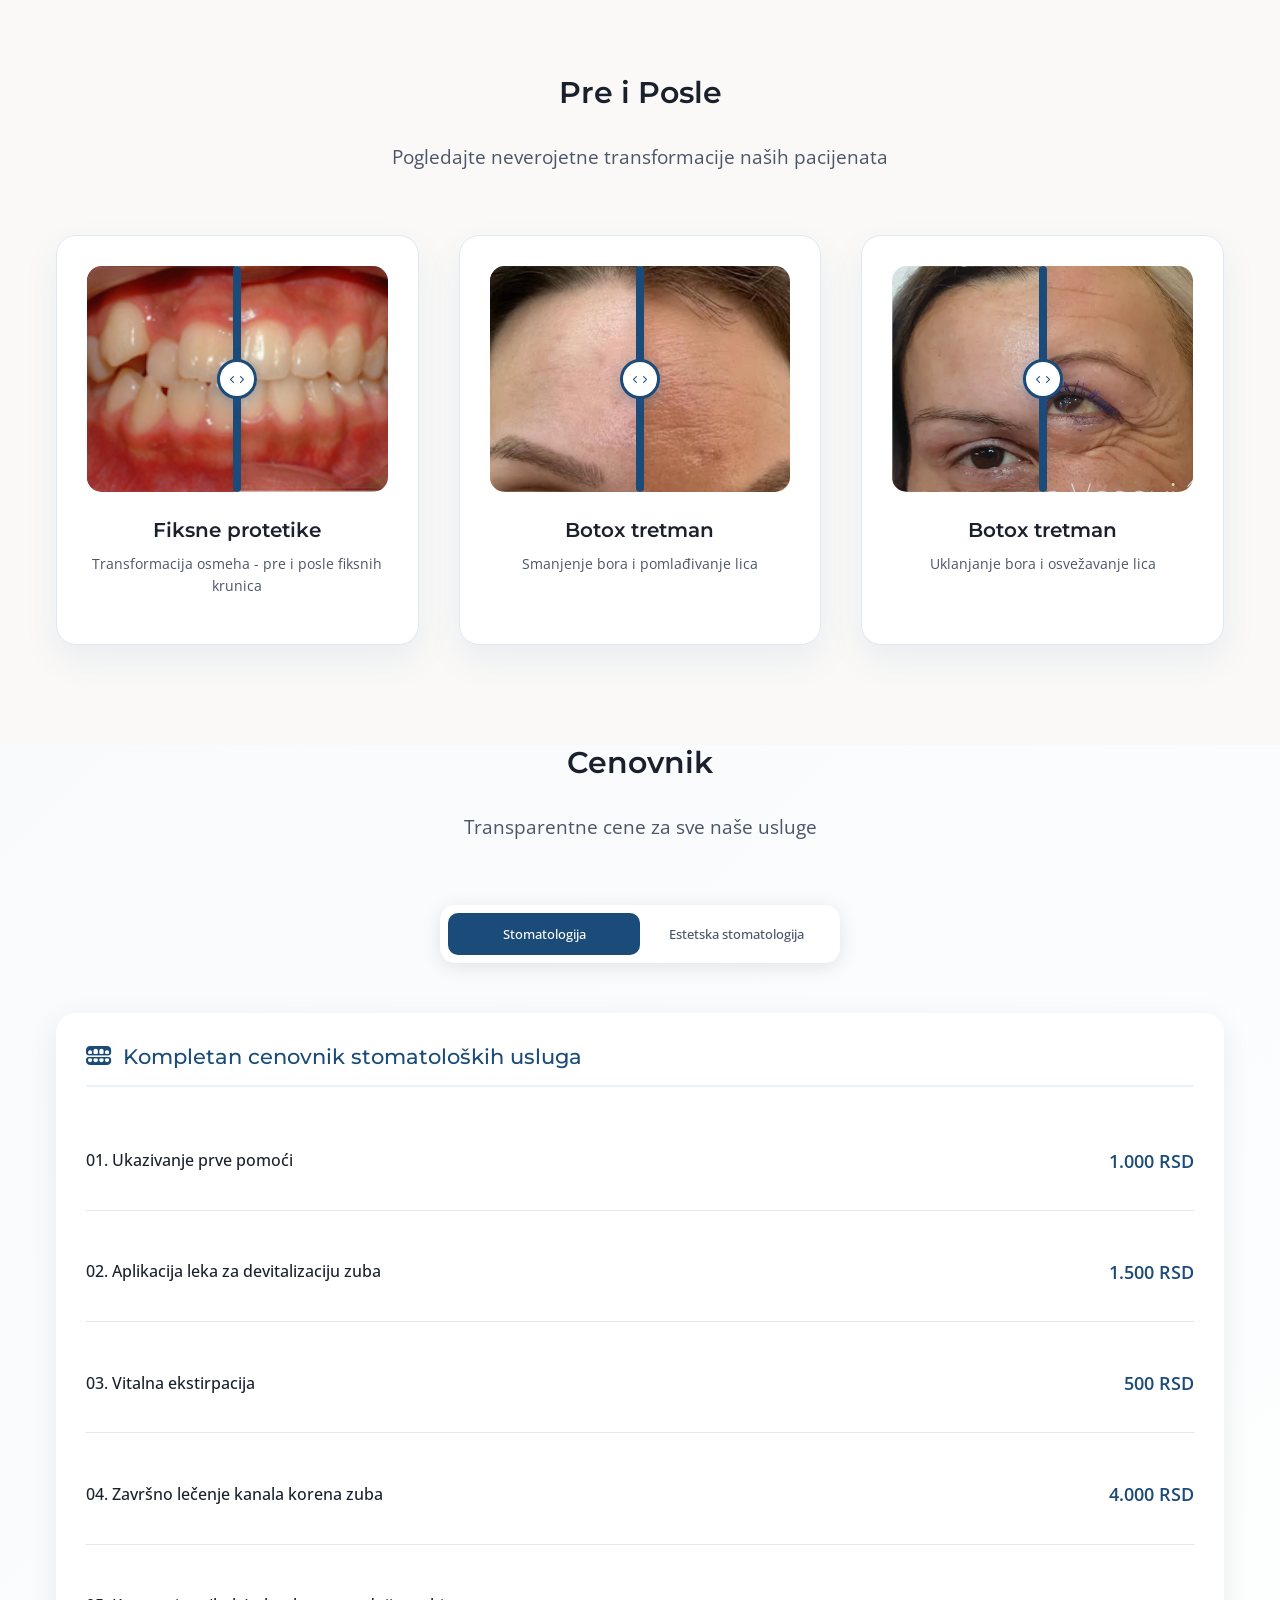
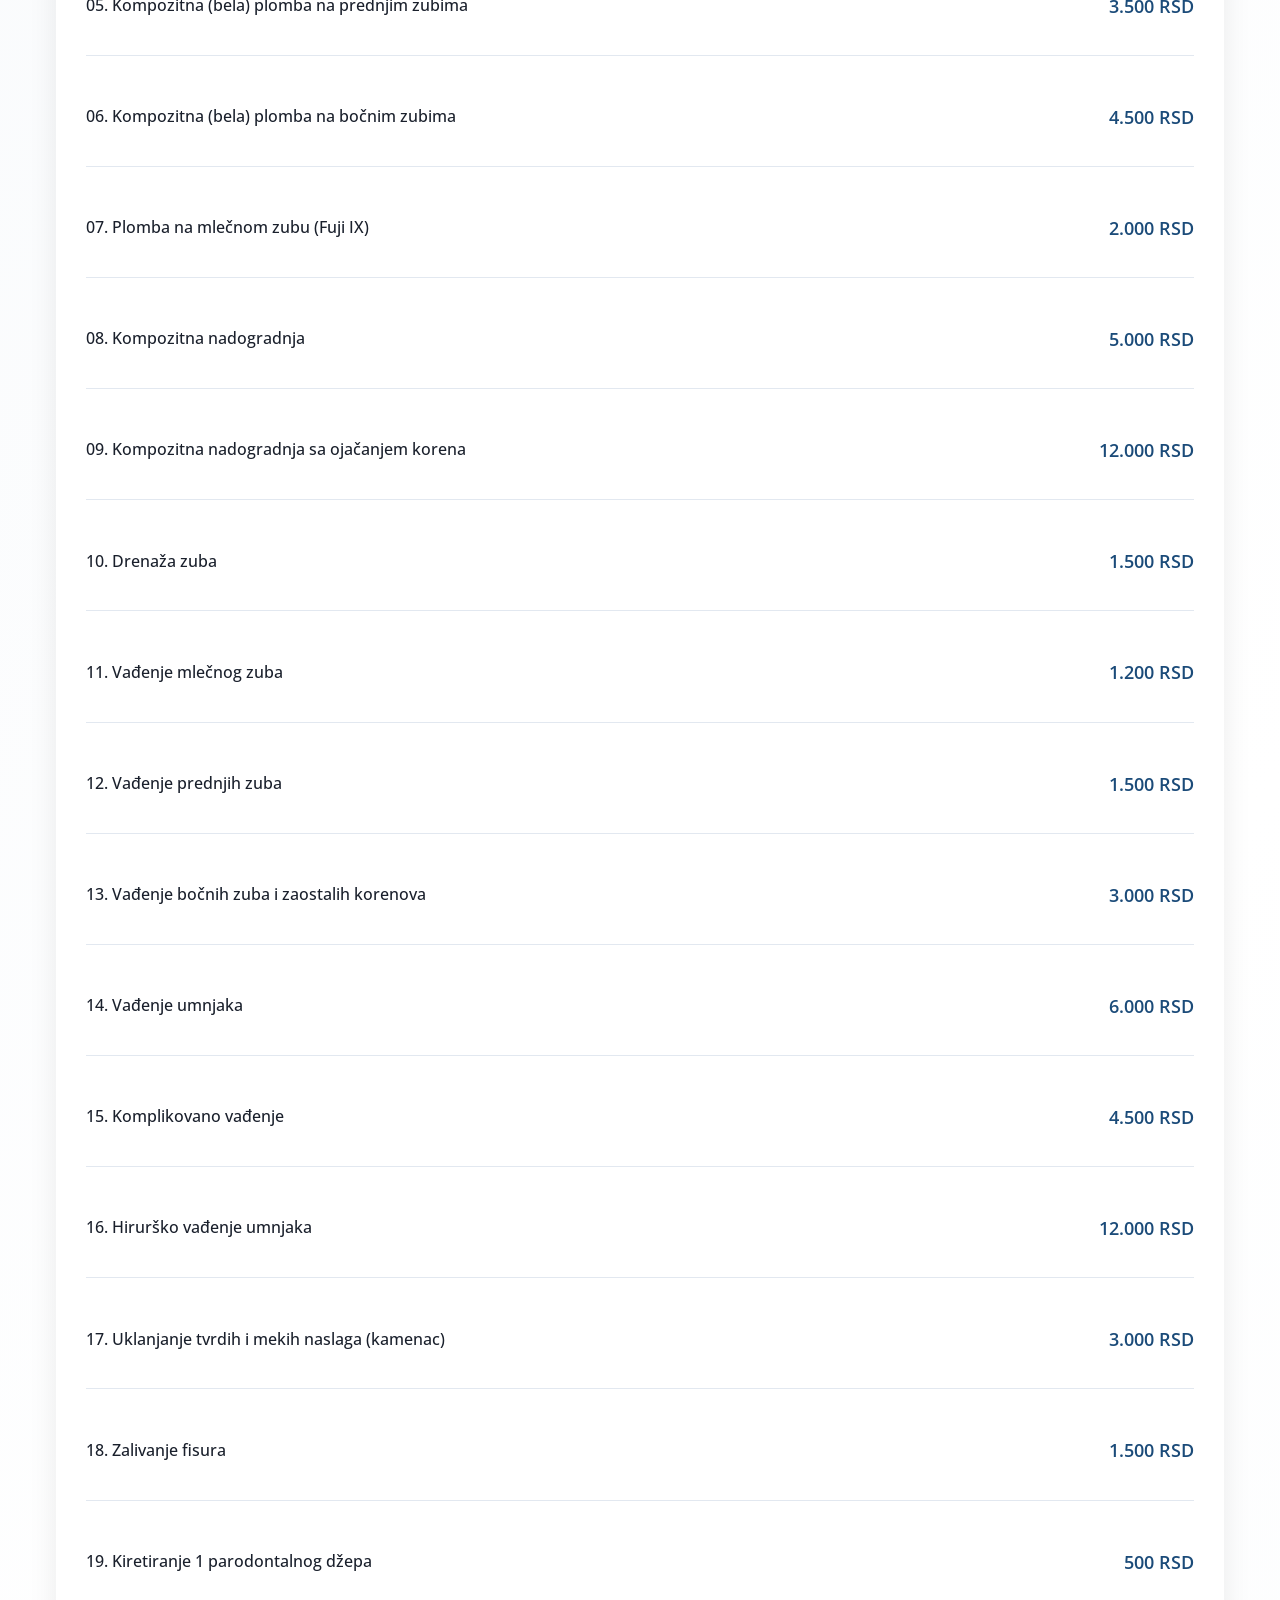
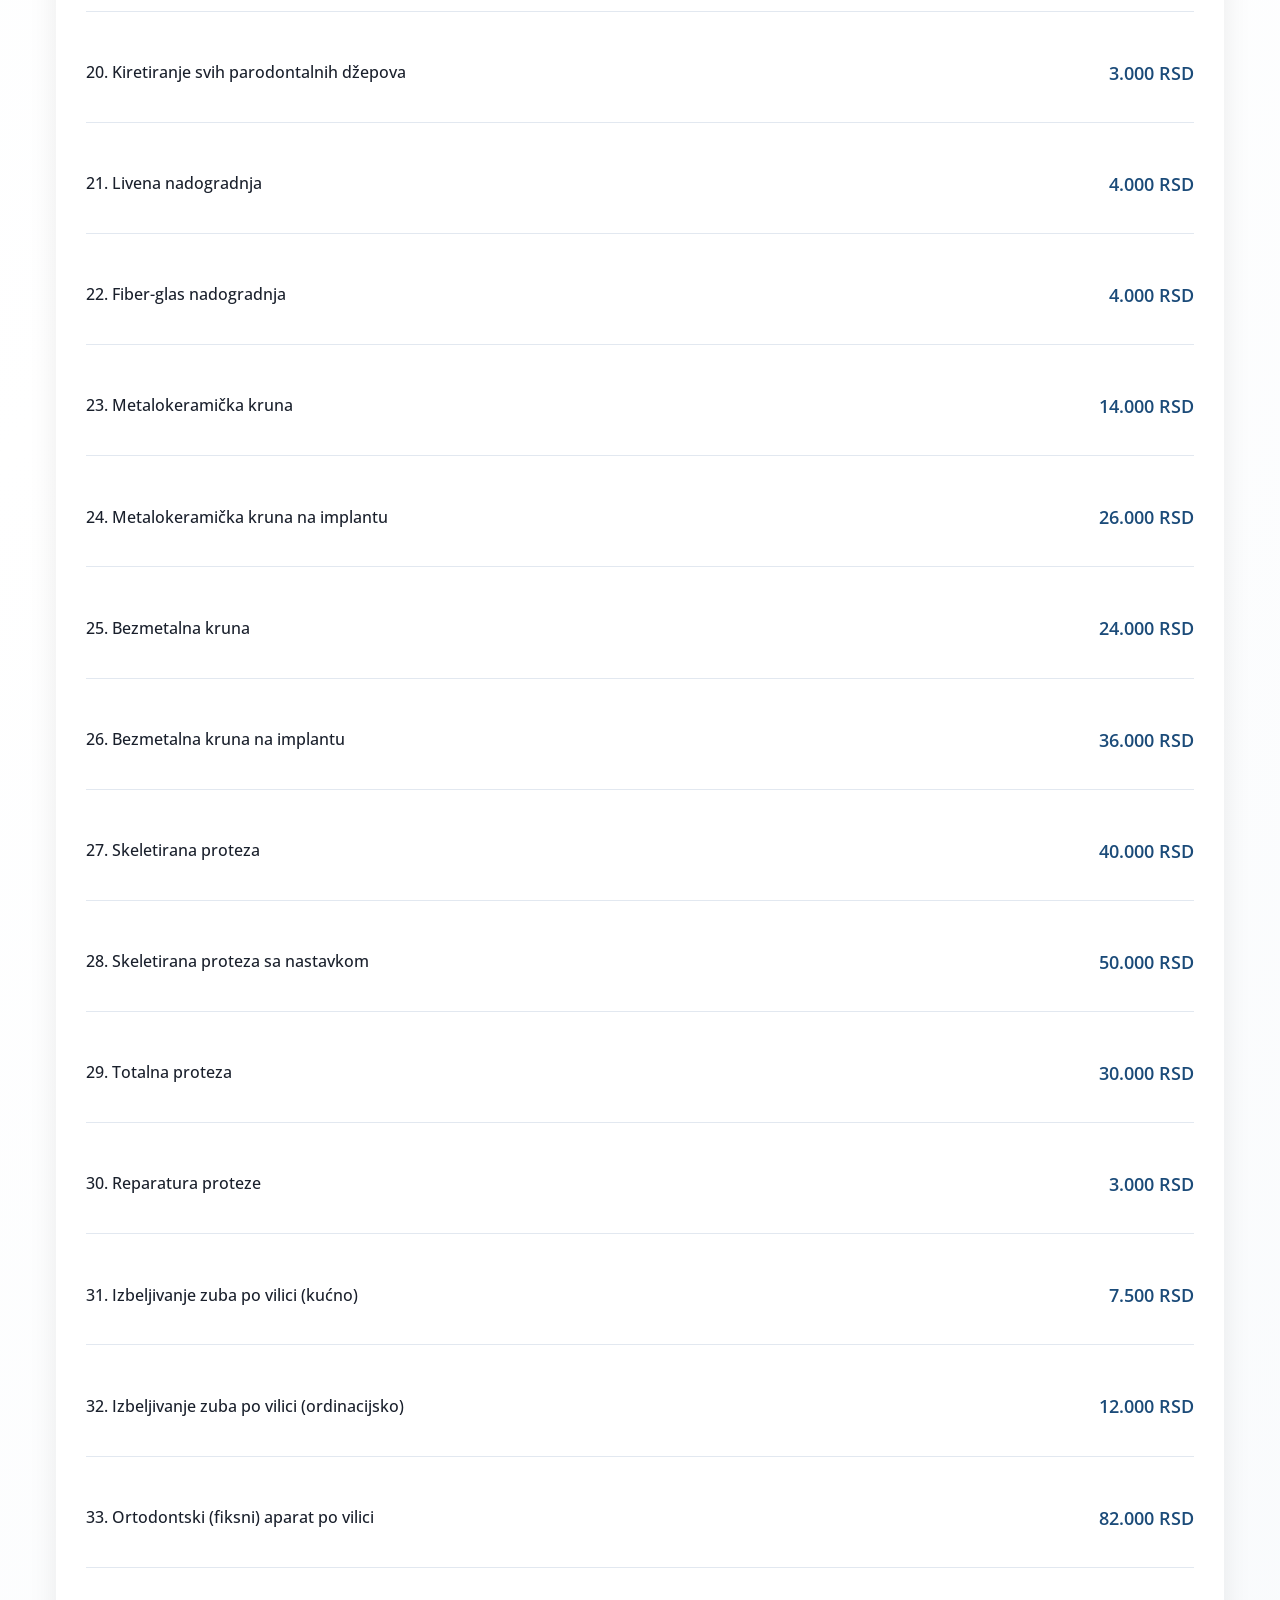
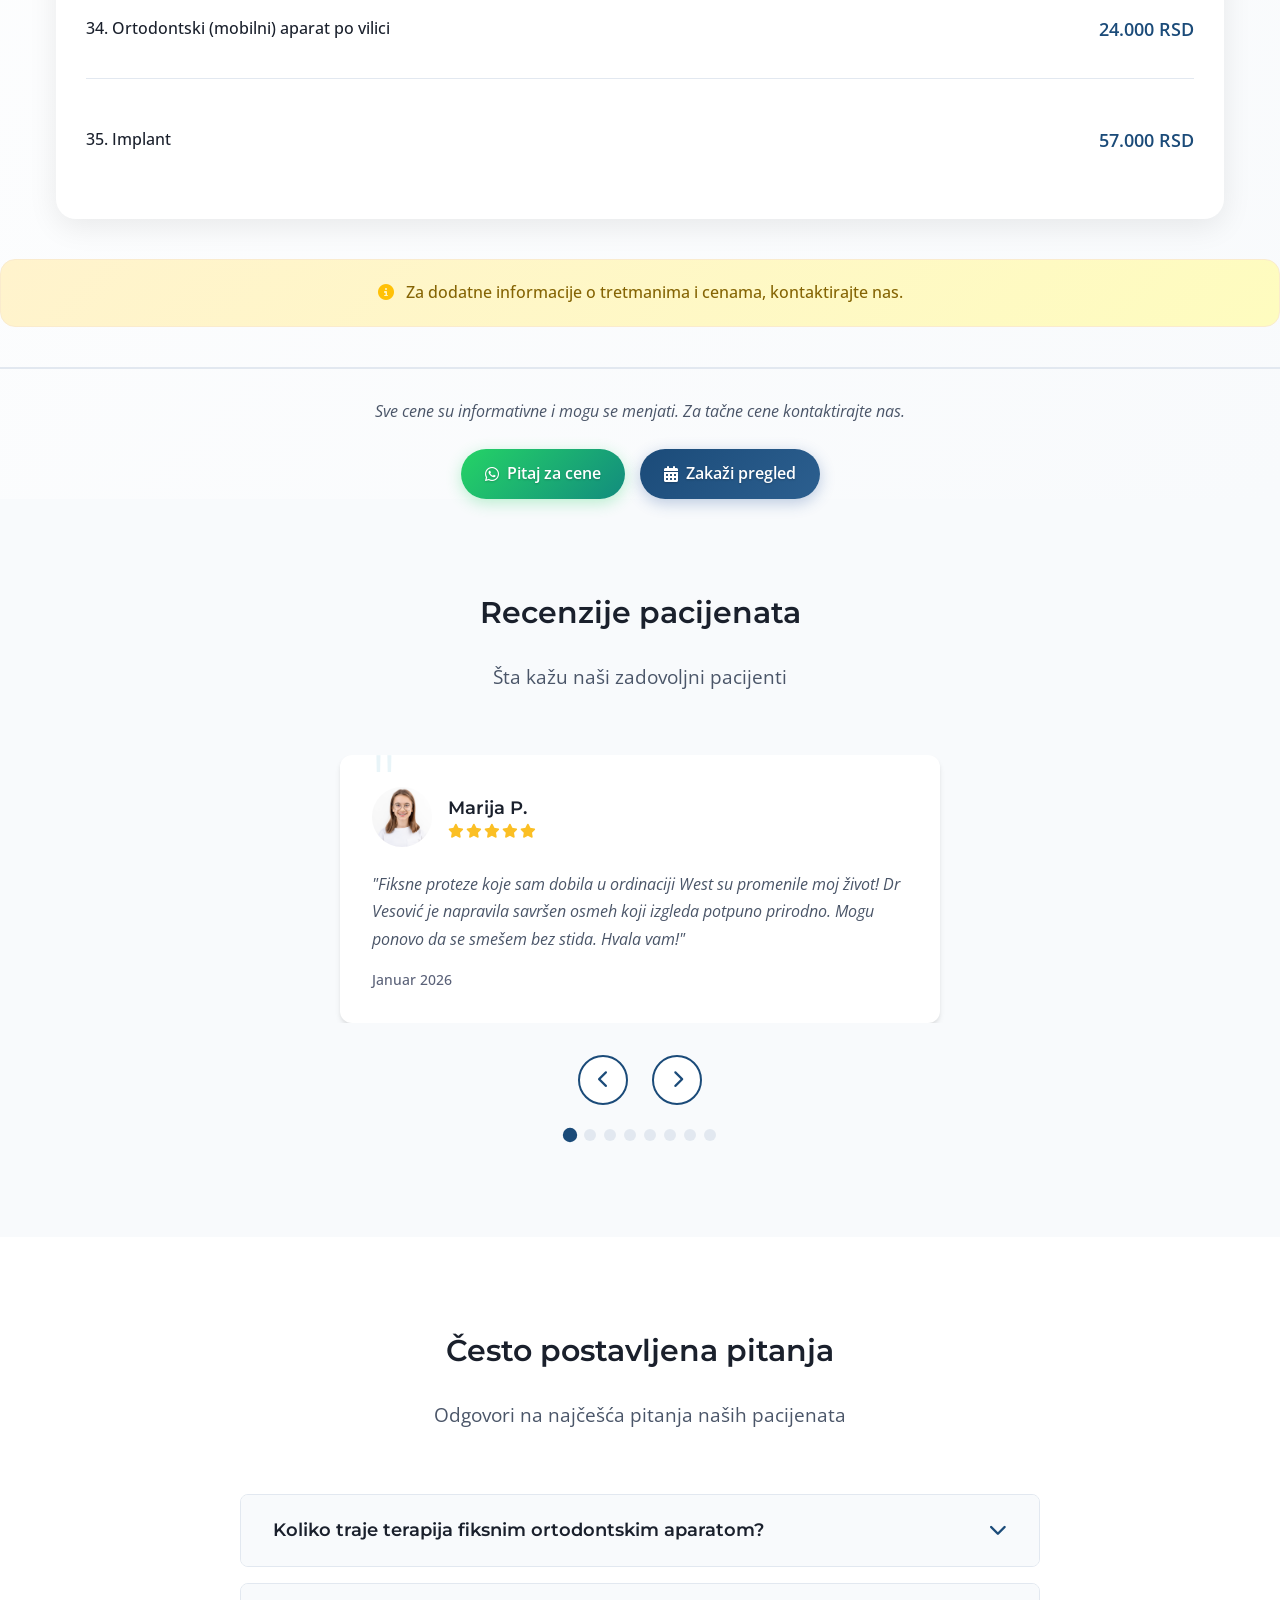
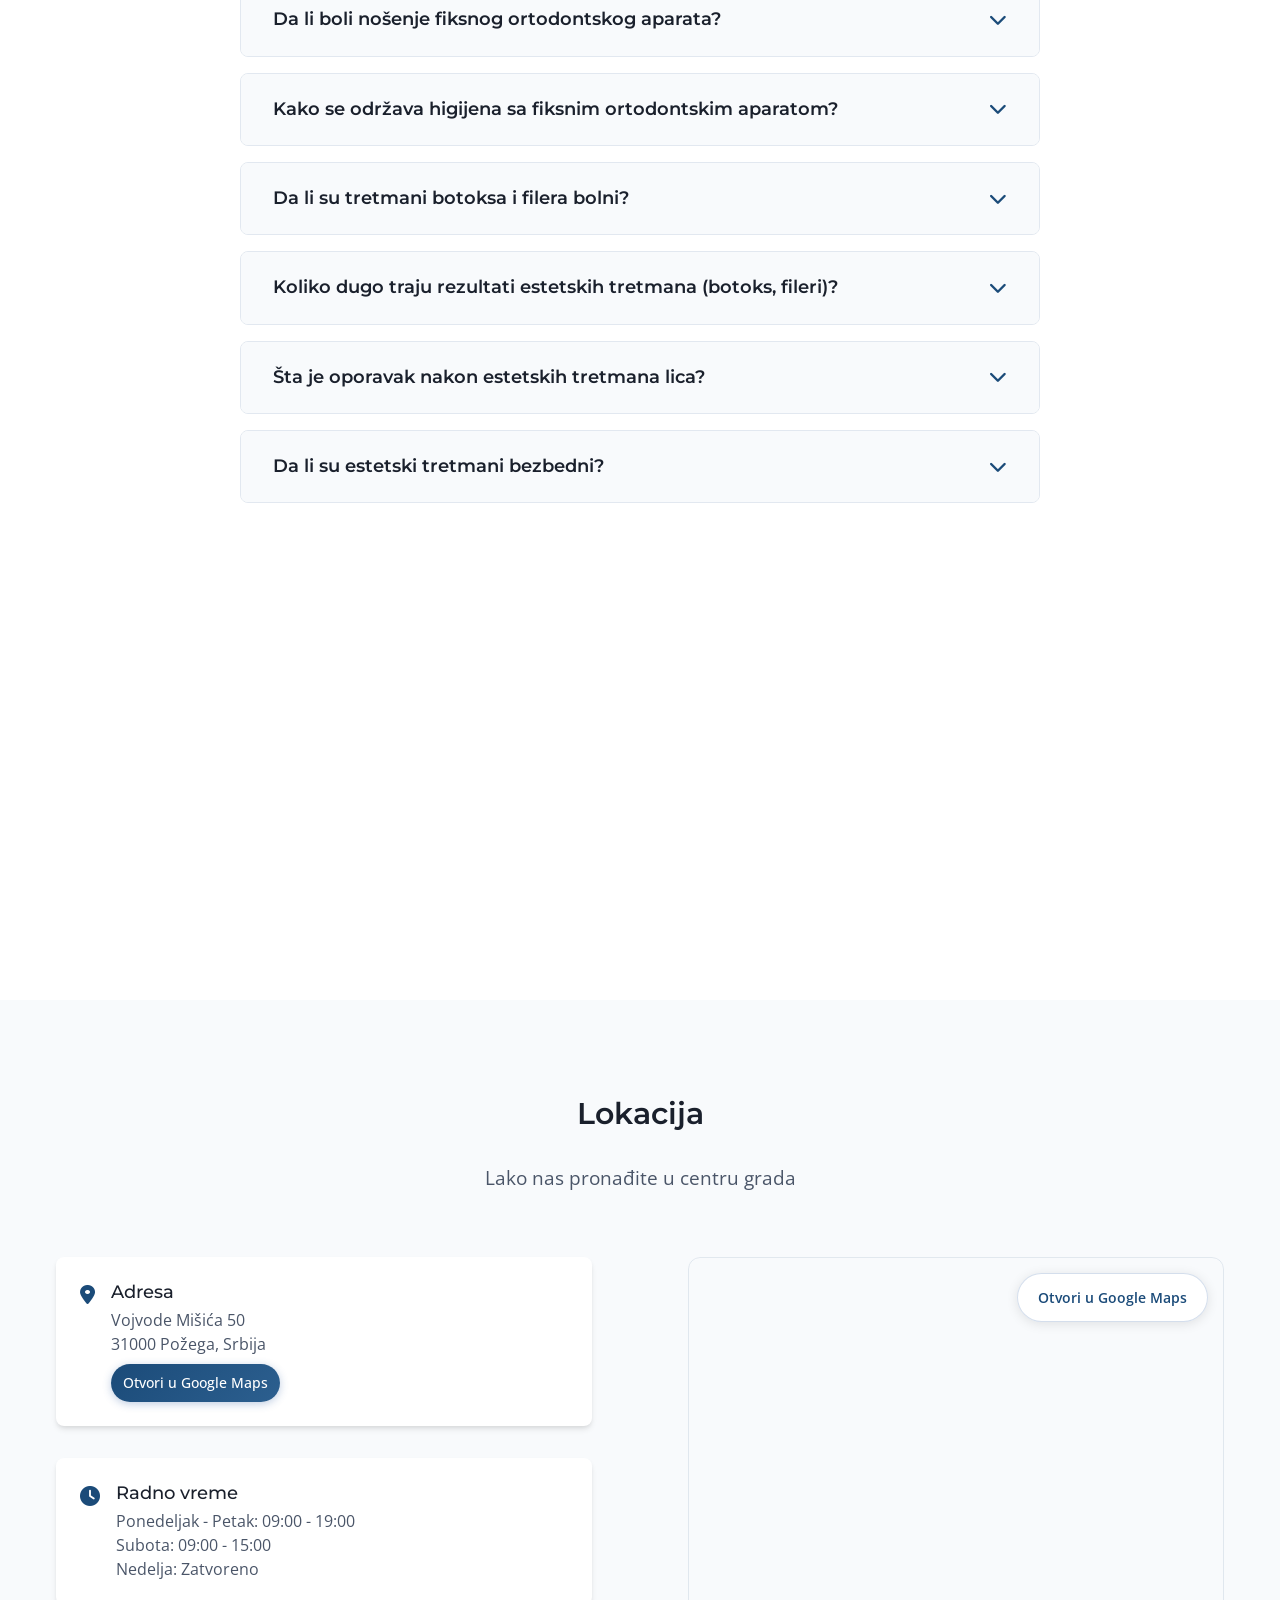
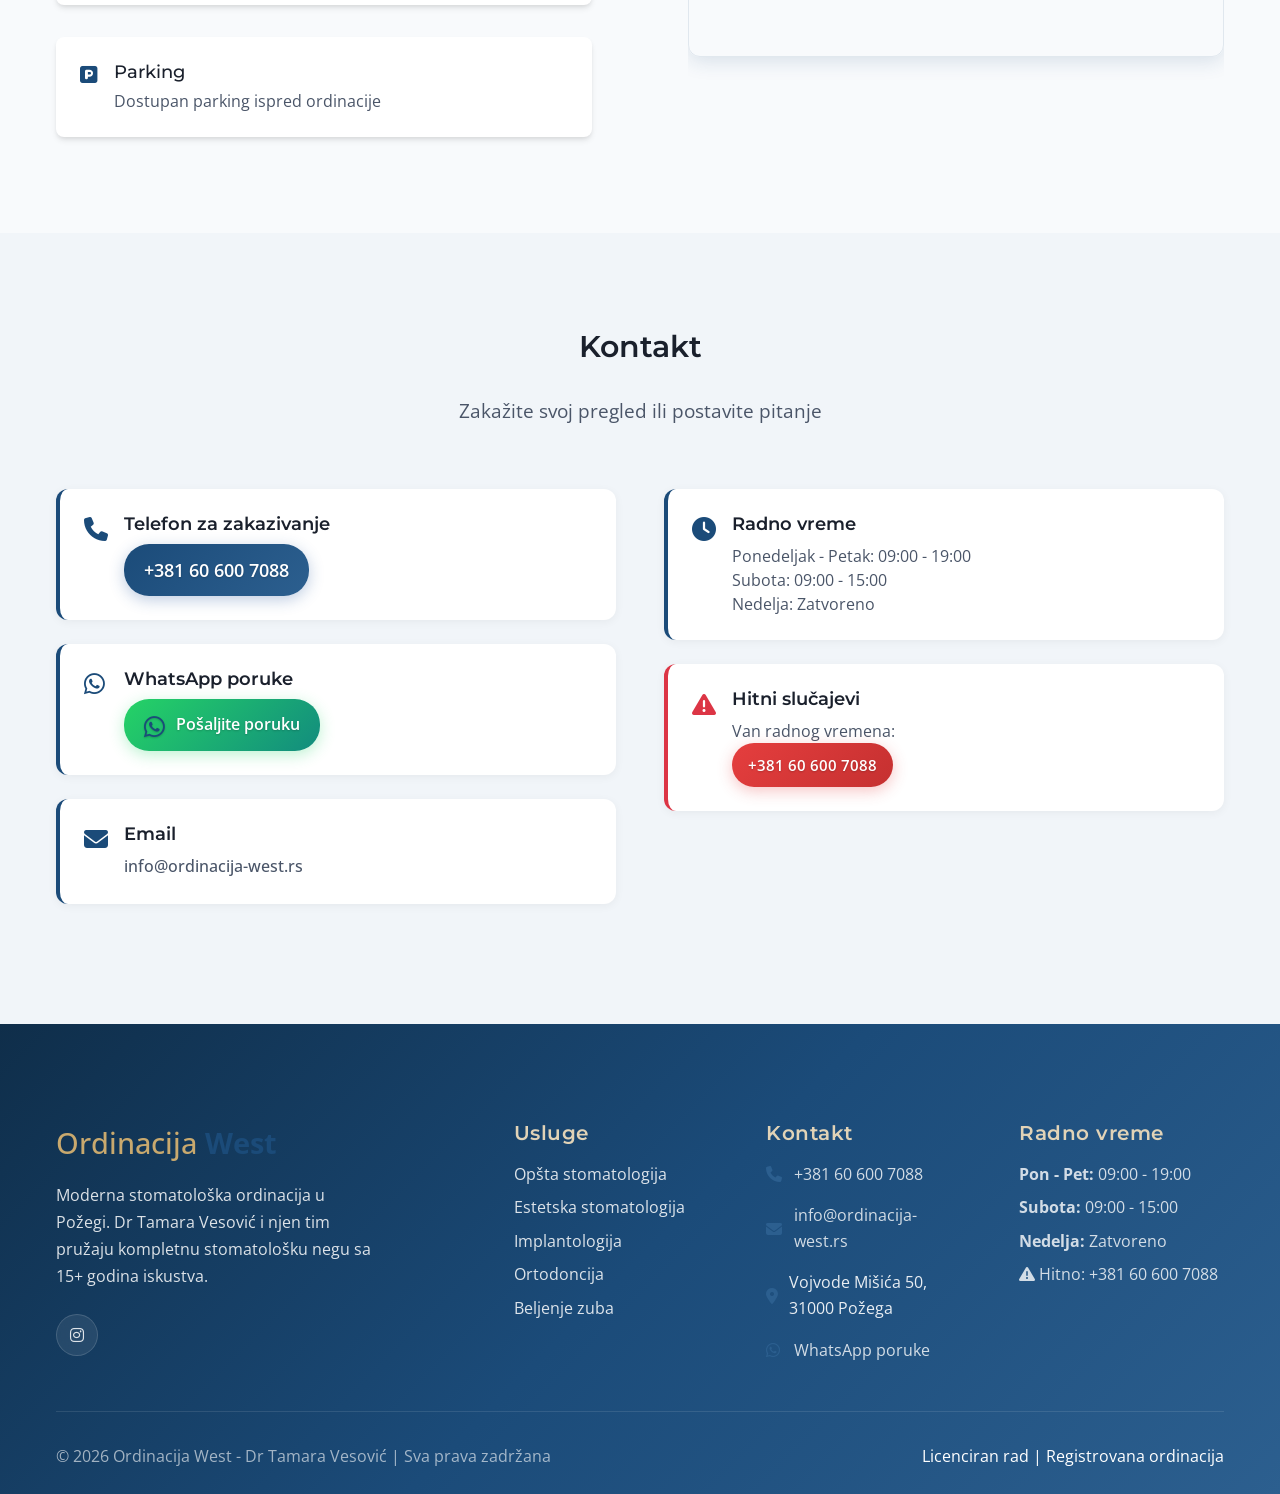
==== commit 8fcb4e87: "Pre-launch fixes: SEO, favicon, WhatsApp ispravka, Instagram link, hijaluron u nav, sitemap, robots." ====
--- a/index.html
+++ b/index.html
@@ -14,7 +14,7 @@
     <meta property="og:description" content="Moderna stomatološka i estetska ordinacija u Požegi. Vrhunski tretmani, iskusno osoblje, najnovija oprema.">
     <meta property="og:type" content="website">
     <meta property="og:url" content="https://ordinacija-west.rs">
-    <meta property="og:image" content="https://ordinacija-west.rs/assets/images/og-image.jpg">
+    <meta property="og:image" content="https://ordinacija-west.rs/assets/images/ordinacija/image0.jpeg">
     <meta property="og:locale" content="sr_RS">
     
     <!-- Twitter Card -->
@@ -25,13 +25,15 @@
     <title>Ordinacija West - Dr Tamara Vesović | Stomatologija & Estetska medicina Požega</title>
     
     <!-- Favicon -->
+    <link rel="icon" type="image/svg+xml" href="favicon.svg">
+    <link rel="icon" type="image/svg+xml" href="favicon.svg">
     <link rel="icon" type="image/x-icon" href="favicon.ico">
     <link rel="apple-touch-icon" sizes="180x180" href="apple-touch-icon.png">
     
     <!-- Preload Critical Resources -->
     <link rel="preload" href="style.css" as="style">
     <link rel="preload" href="script.js" as="script">
-    <link rel="preload" href="assets/images/hero-dark.png" as="image">
+    <link rel="preload" href="assets/images/hero-dark-resized.jpg" as="image">
     
     <!-- Google Fonts -->
     <link rel="preconnect" href="https://fonts.googleapis.com">
@@ -112,6 +114,7 @@
                             <li><a href="prx-t33-tretman.html" class="dropdown-link">Skin Booster PRX T33</a></li>
                             <li><a href="lipoliza-tretman.html" class="dropdown-link">Lipoliza</a></li>
                             <li><a href="hemijski-piling-tretman.html" class="dropdown-link">Hemijski Piling</a></li>
+                            <li><a href="hijaluron-tretman.html" class="dropdown-link">Hijaluronska Kiselina</a></li>
                         </ul>
                     </li>
                     <li class="nav-item">
@@ -918,7 +921,7 @@
                 <div class="pricing-footer fade-in">
                     <p>Sve cene su informativne i mogu se menjati. Za tačne cene kontaktirajte nas.</p>
                     <div class="pricing-buttons">
-                        <a href="https://wa.me/381643456789?text=Pozdrav,%20zanima%20me%20cenovnik%20vaših%20usluga" 
+                        <a href="https://wa.me/381606007088?text=Pozdrav,%20zanima%20me%20cenovnik%20va%C5%A1ih%20usluga" 
                            target="_blank" class="btn btn-whatsapp">
                             <i class="fab fa-whatsapp"></i> Pitaj za cene
                         </a>
@@ -1415,14 +1418,8 @@
                         pružaju kompletnu stomatološku negu sa 15+ godina iskustva.
                     </p>
                     <div class="footer-social">
-                        <a href="#" class="social-link" aria-label="Facebook">
-                            <i class="fab fa-facebook-f"></i>
-                        </a>
-                        <a href="#" class="social-link" aria-label="Instagram">
+                        <a href="https://www.instagram.com/dr.tamara.vesovic/" target="_blank" rel="noopener noreferrer" class="social-link" aria-label="Instagram">
                             <i class="fab fa-instagram"></i>
-                        </a>
-                        <a href="#" class="social-link" aria-label="YouTube">
-                            <i class="fab fa-youtube"></i>
                         </a>
                     </div>
                 </div>
@@ -1455,7 +1452,7 @@
                         </li>
                         <li>
                             <i class="fab fa-whatsapp"></i>
-                            <a href="https://wa.me/381643456789">WhatsApp poruke</a>
+                            <a href="https://wa.me/381606007088?text=Dobar%20dan%21%20%C5%BDelim%20da%20zaka%C5%BEem%20pregled%20u%20Ordinaciji%20West.">WhatsApp poruke</a>
                         </li>
                     </ul>
                 </div>
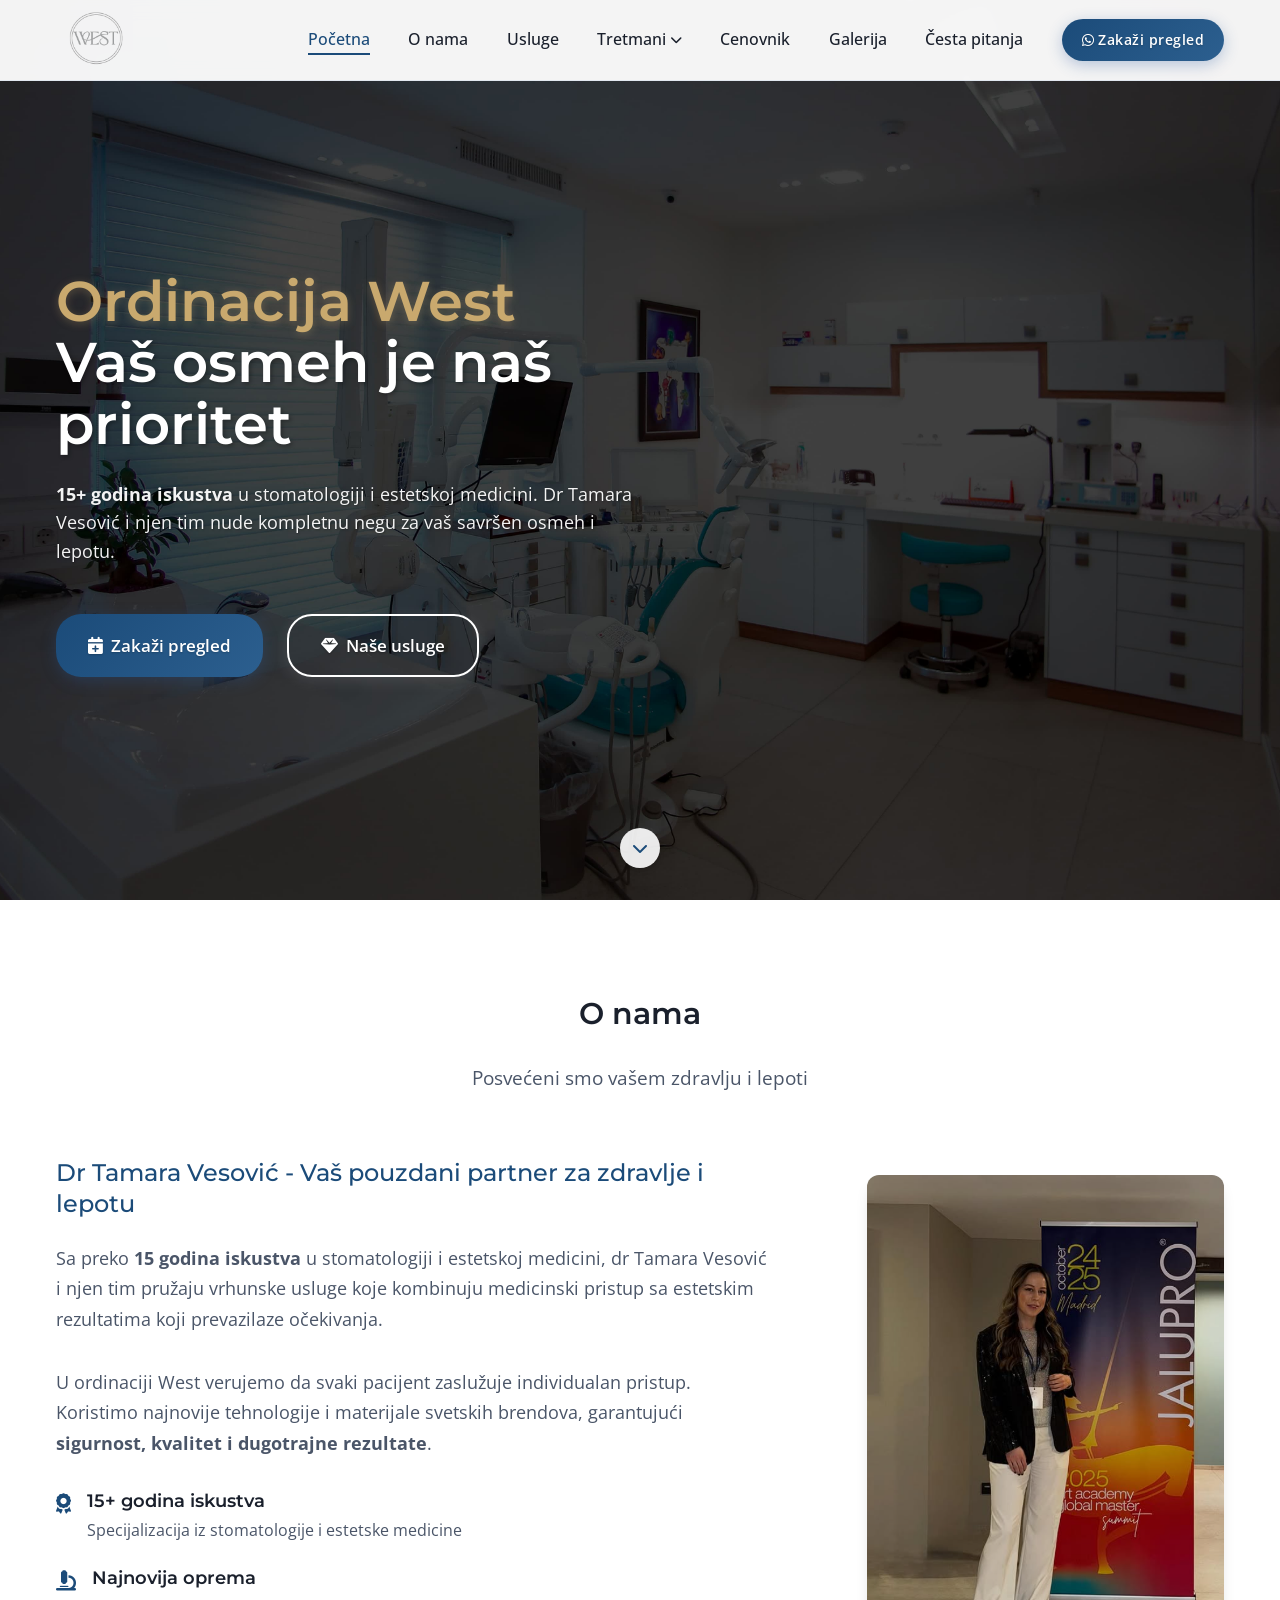
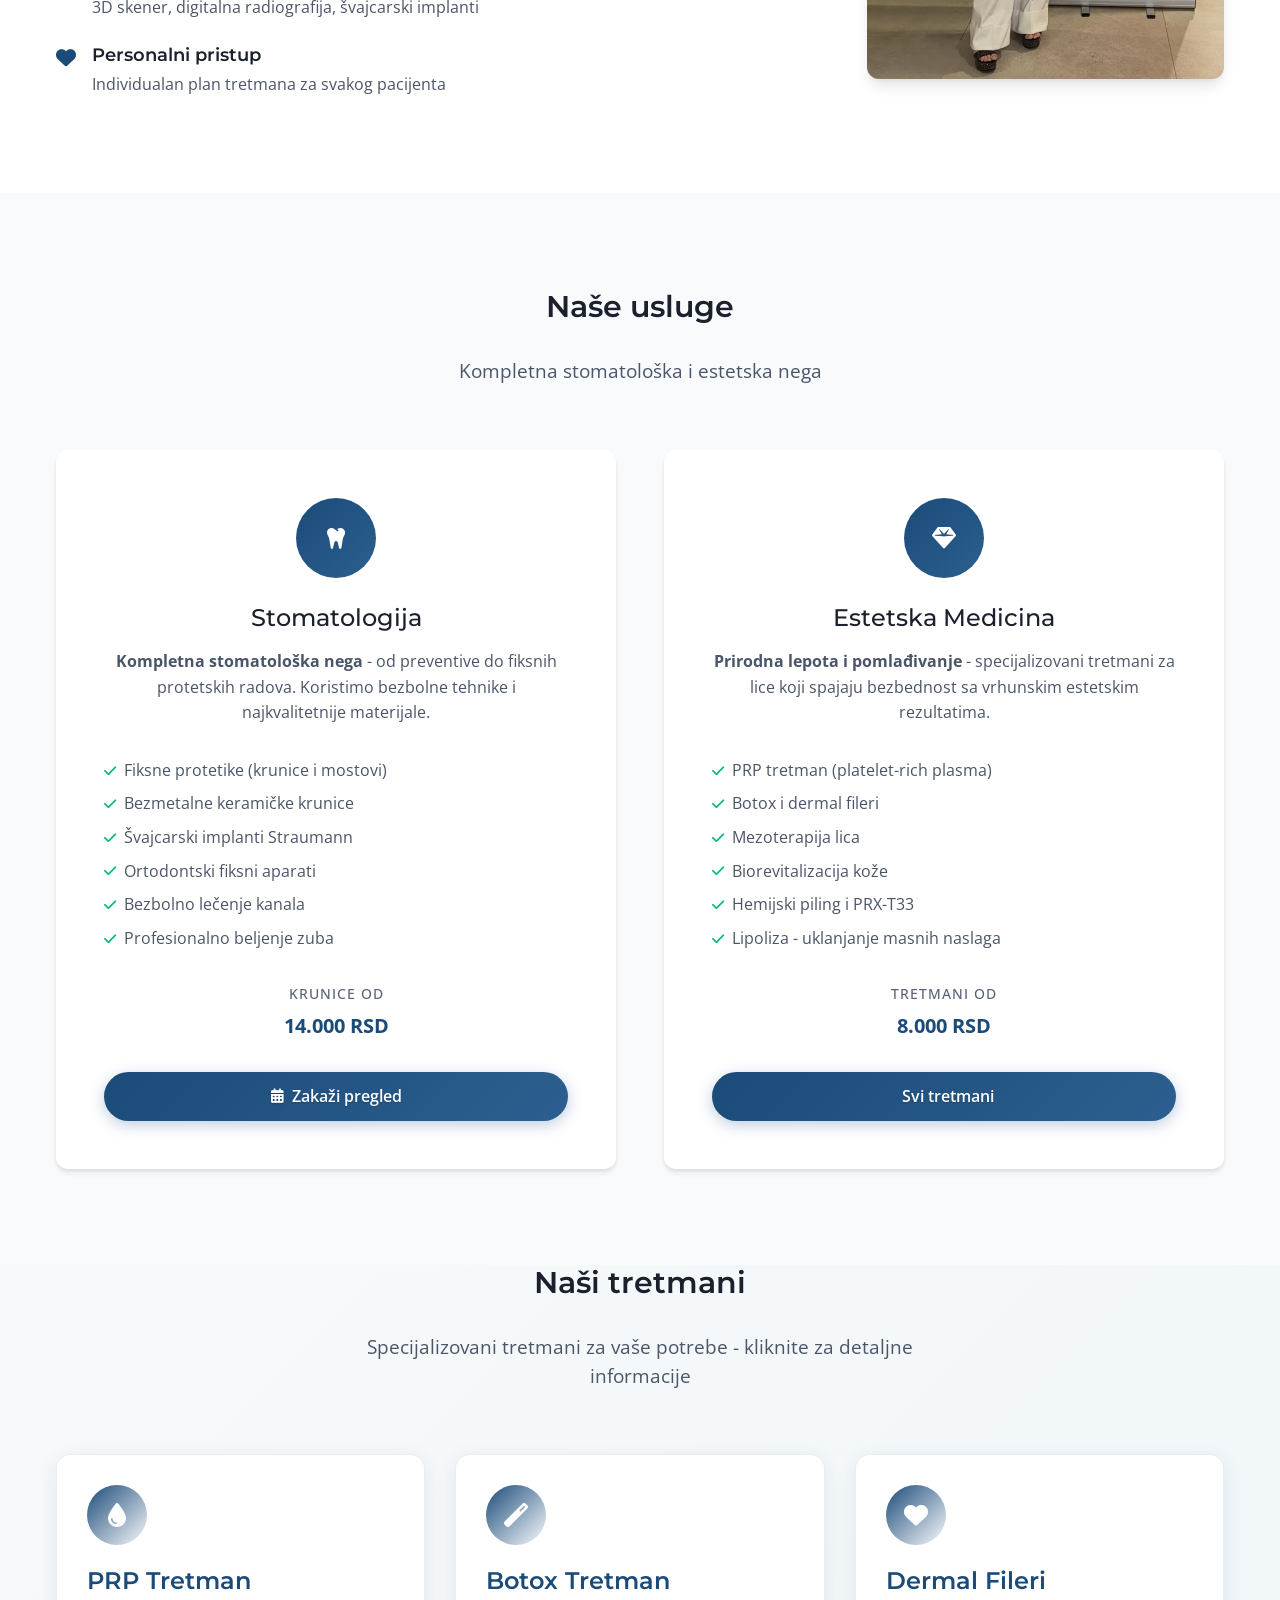
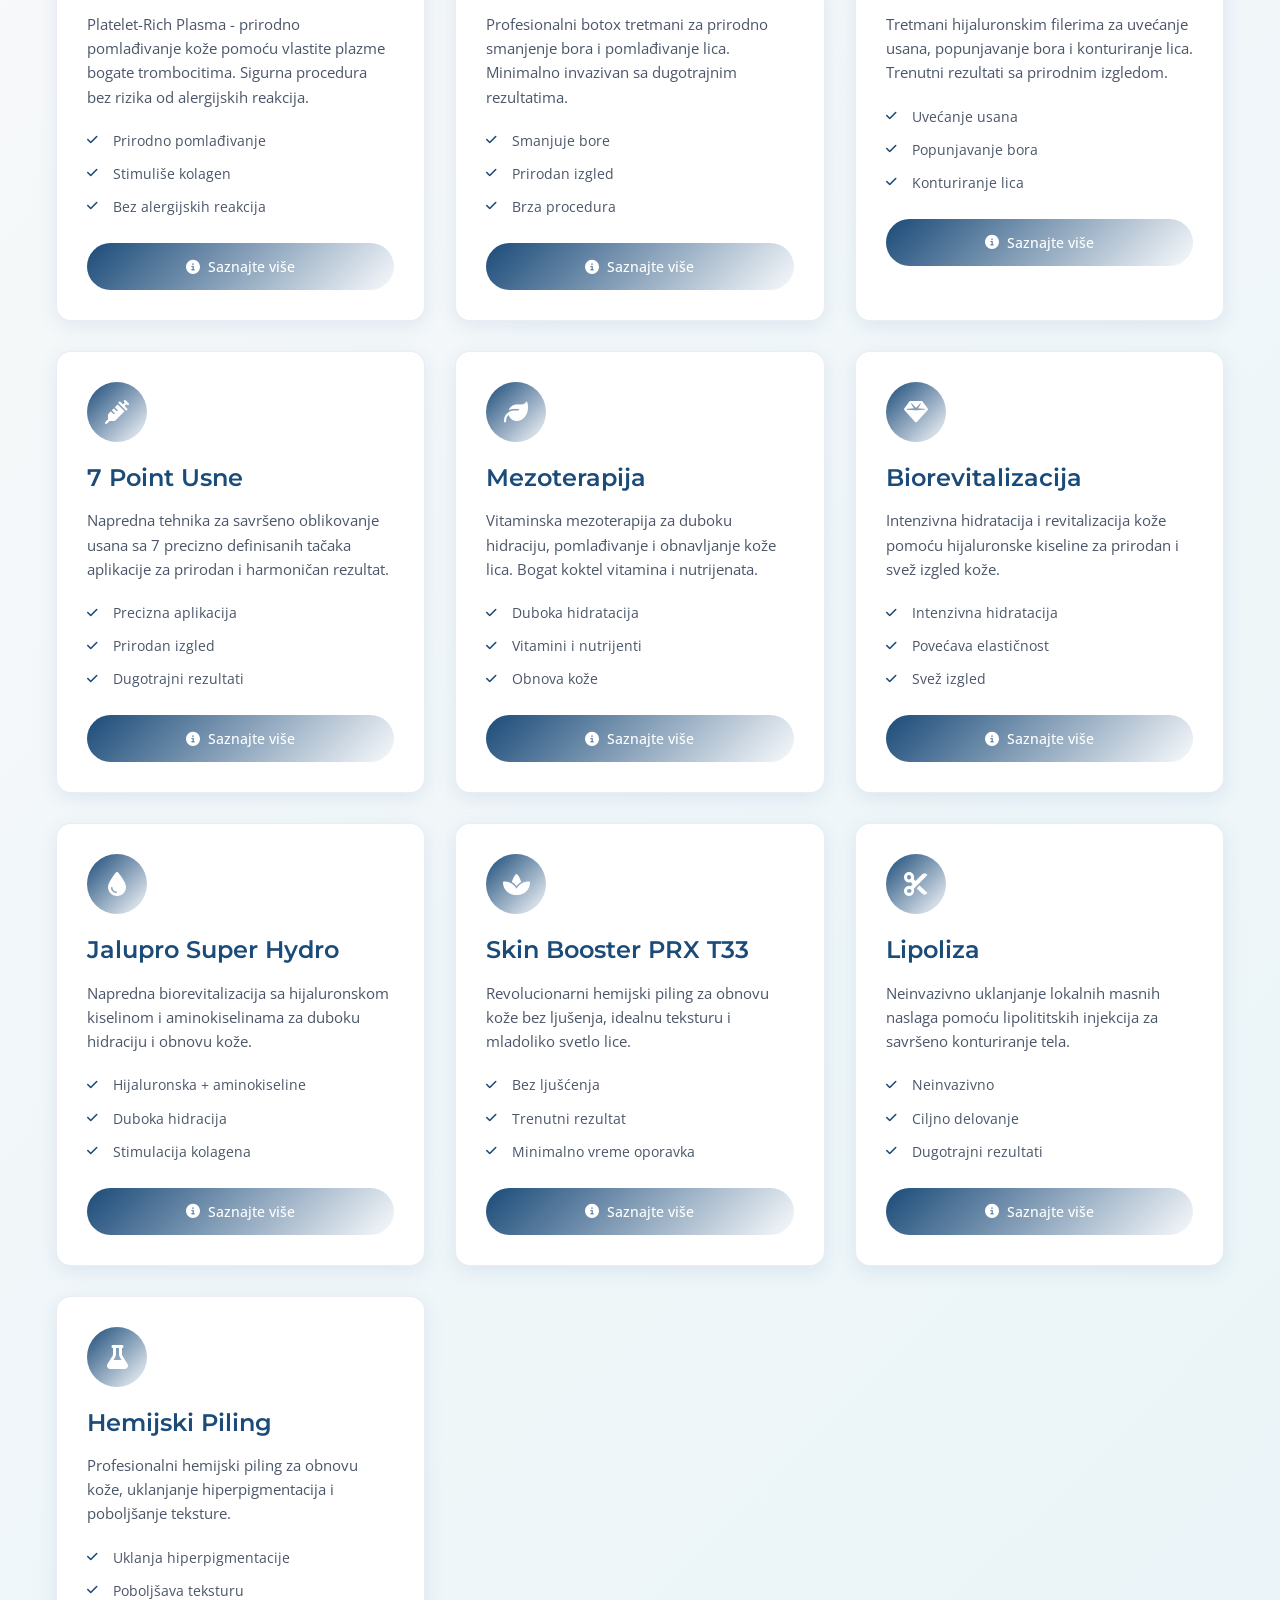
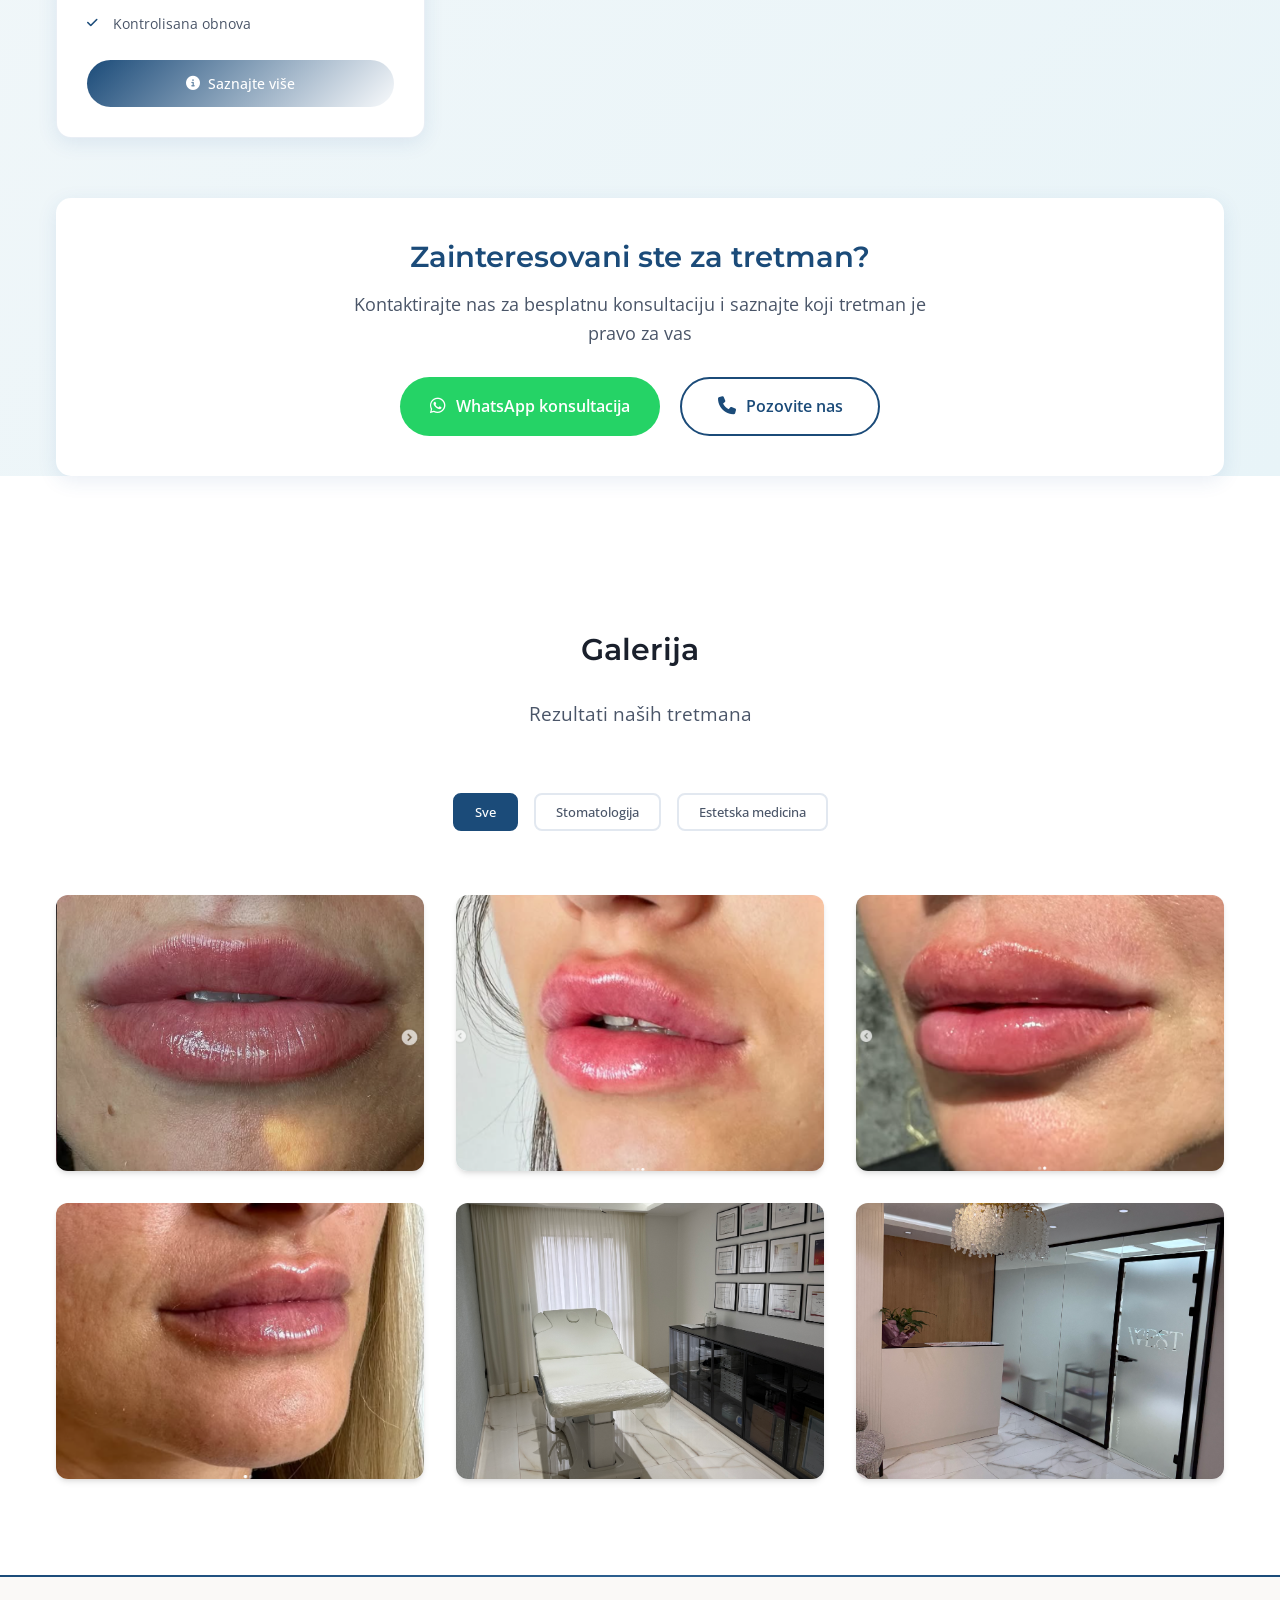
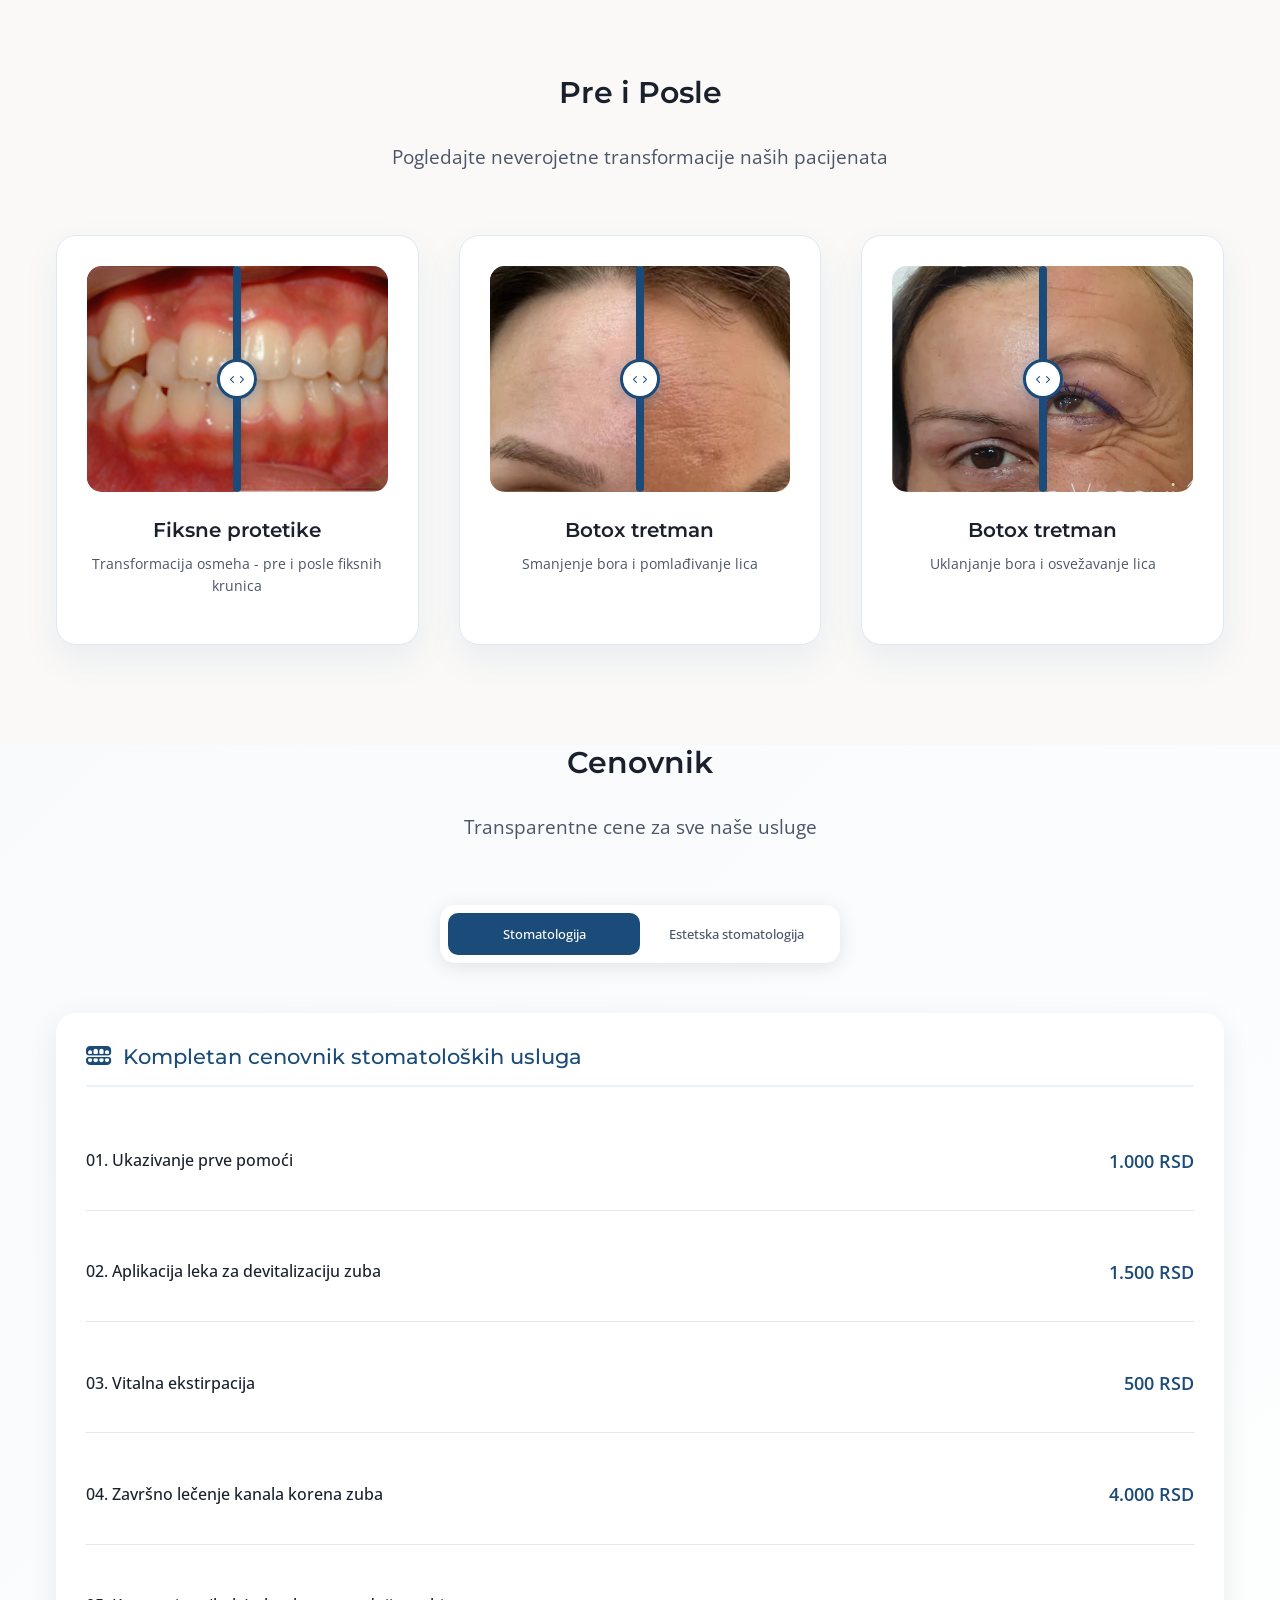
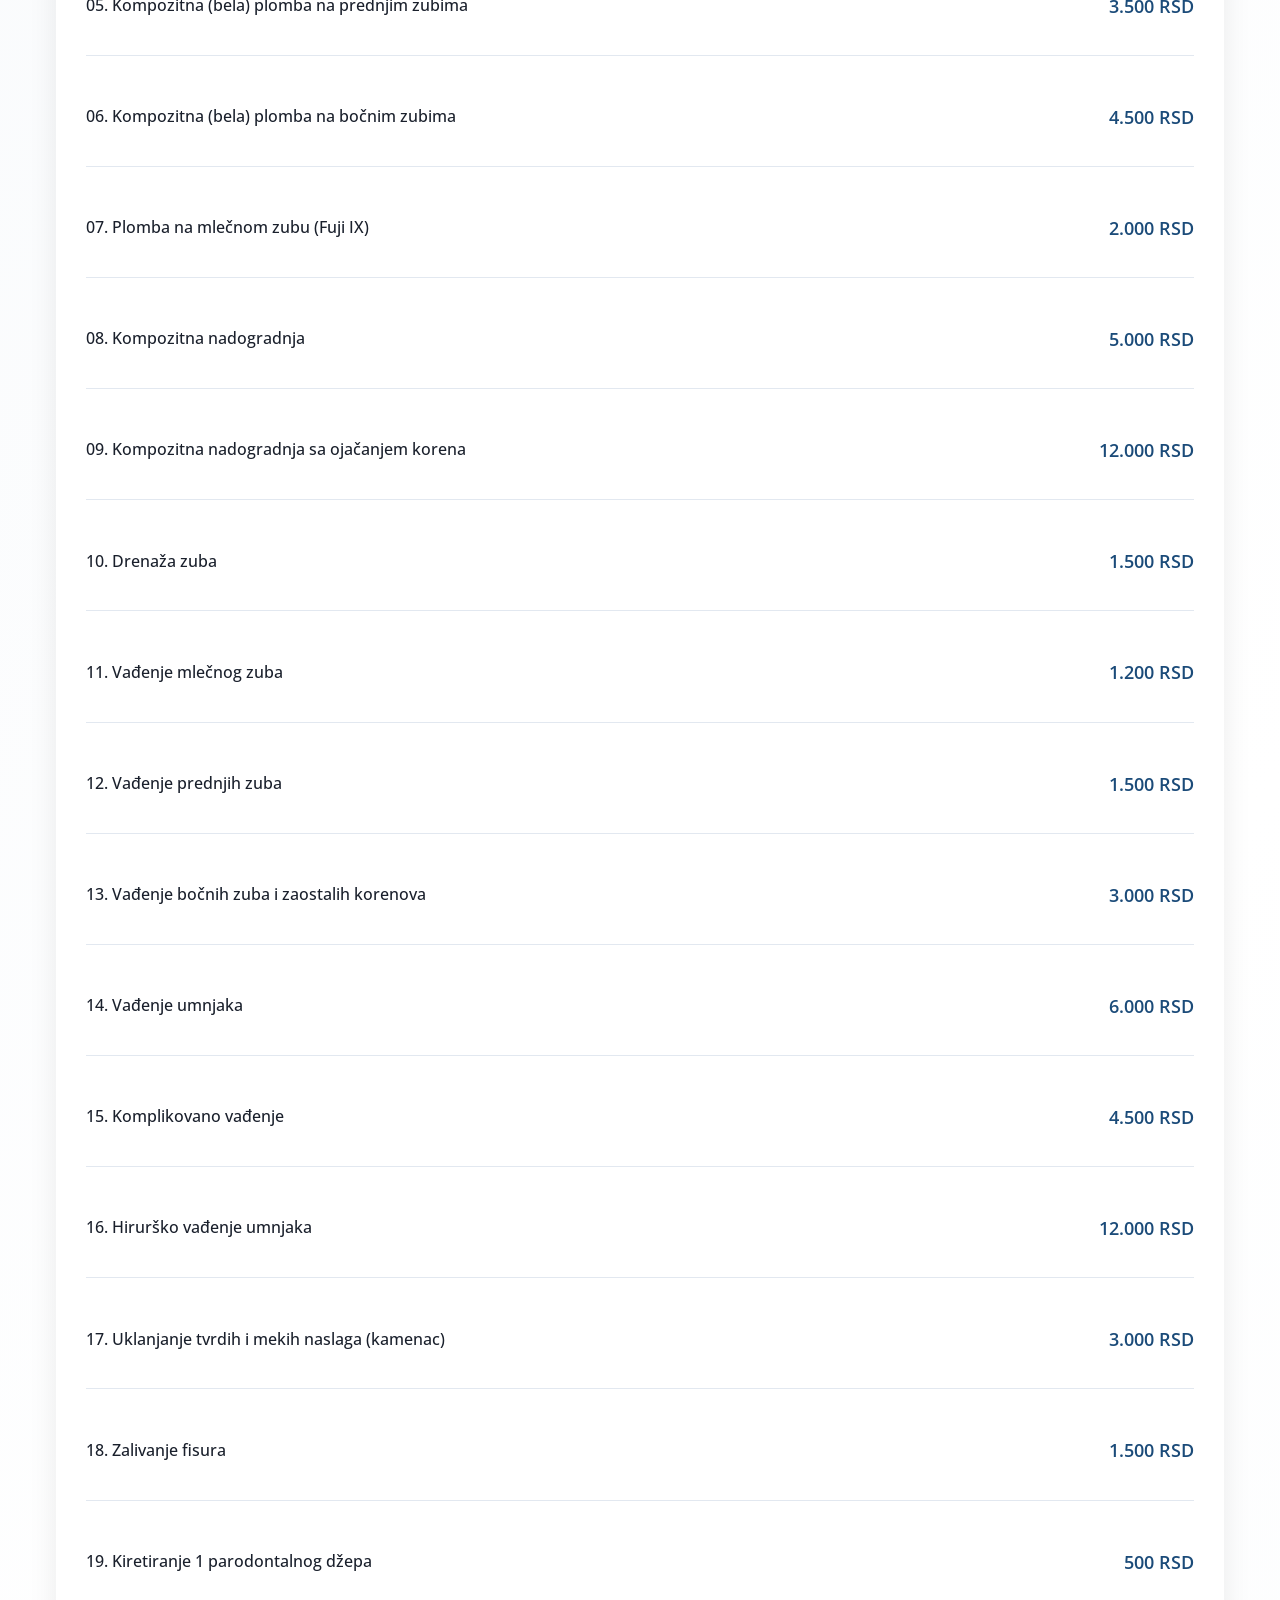
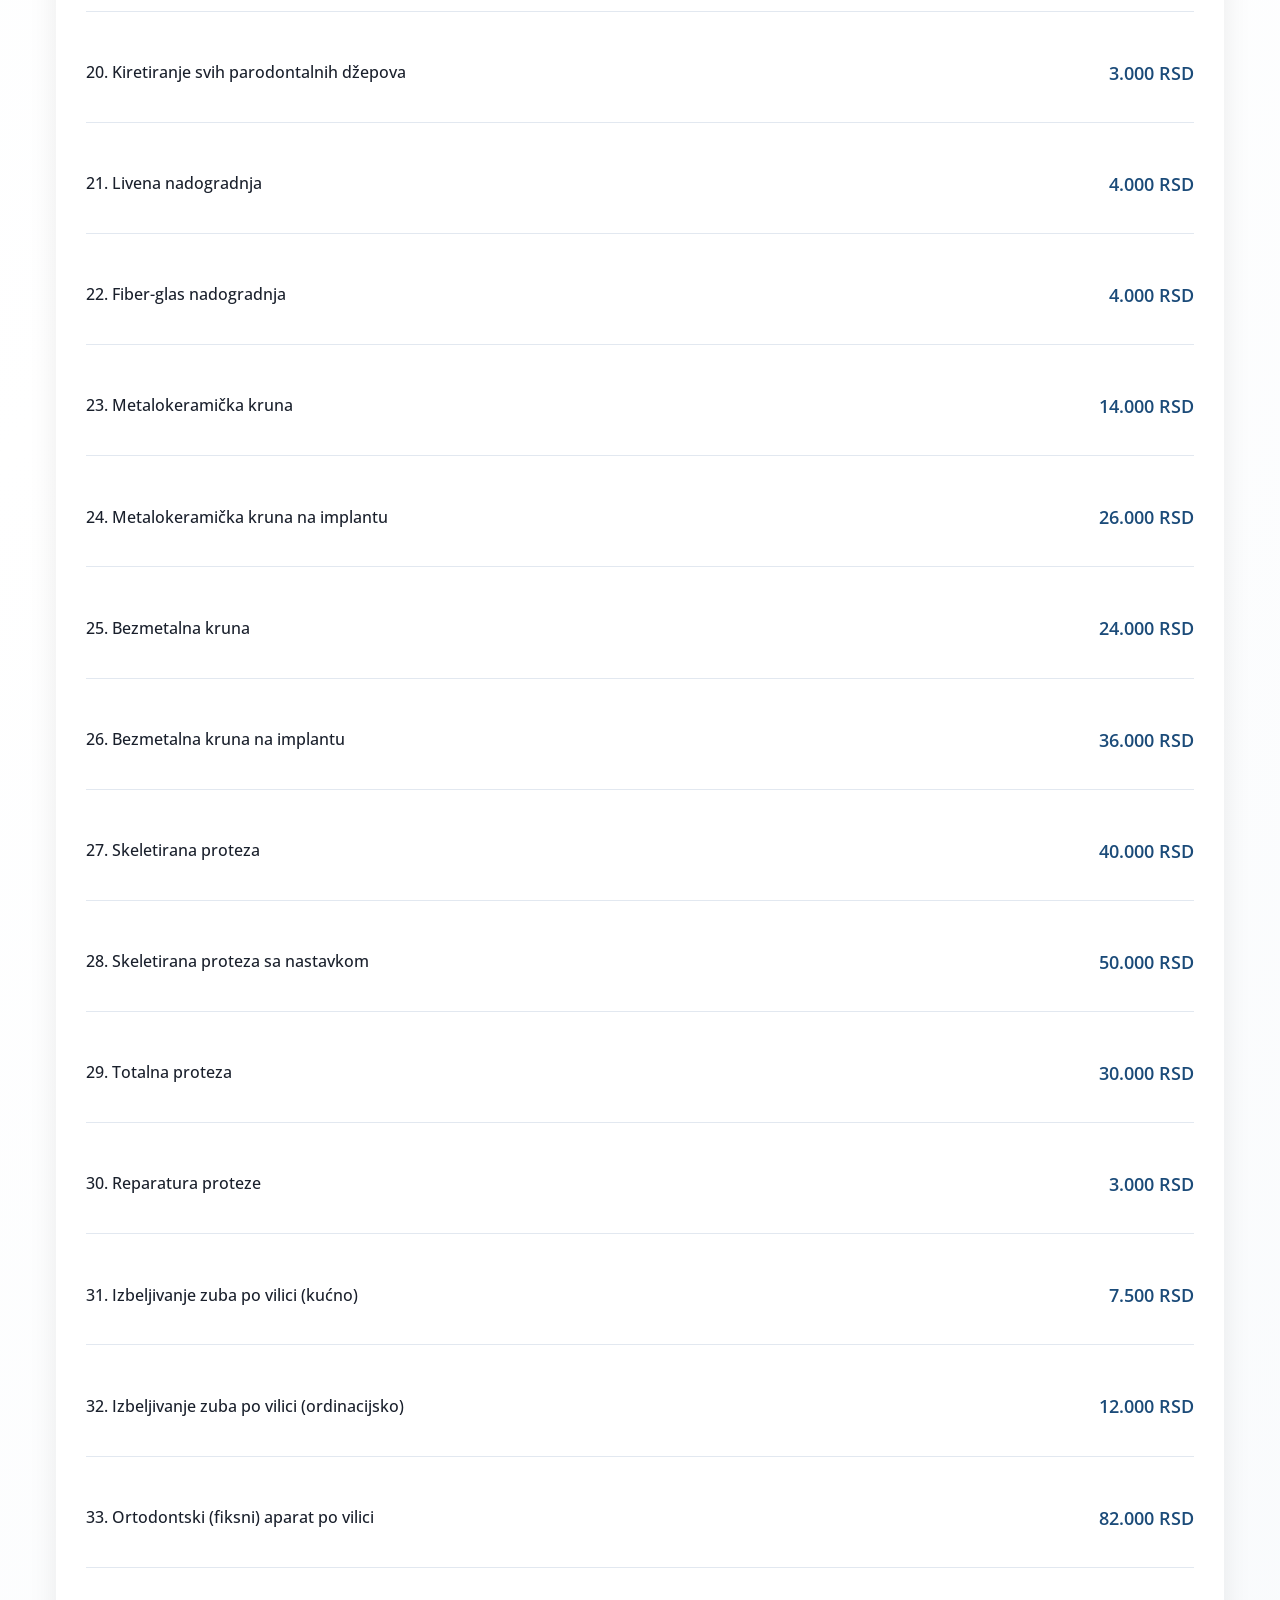
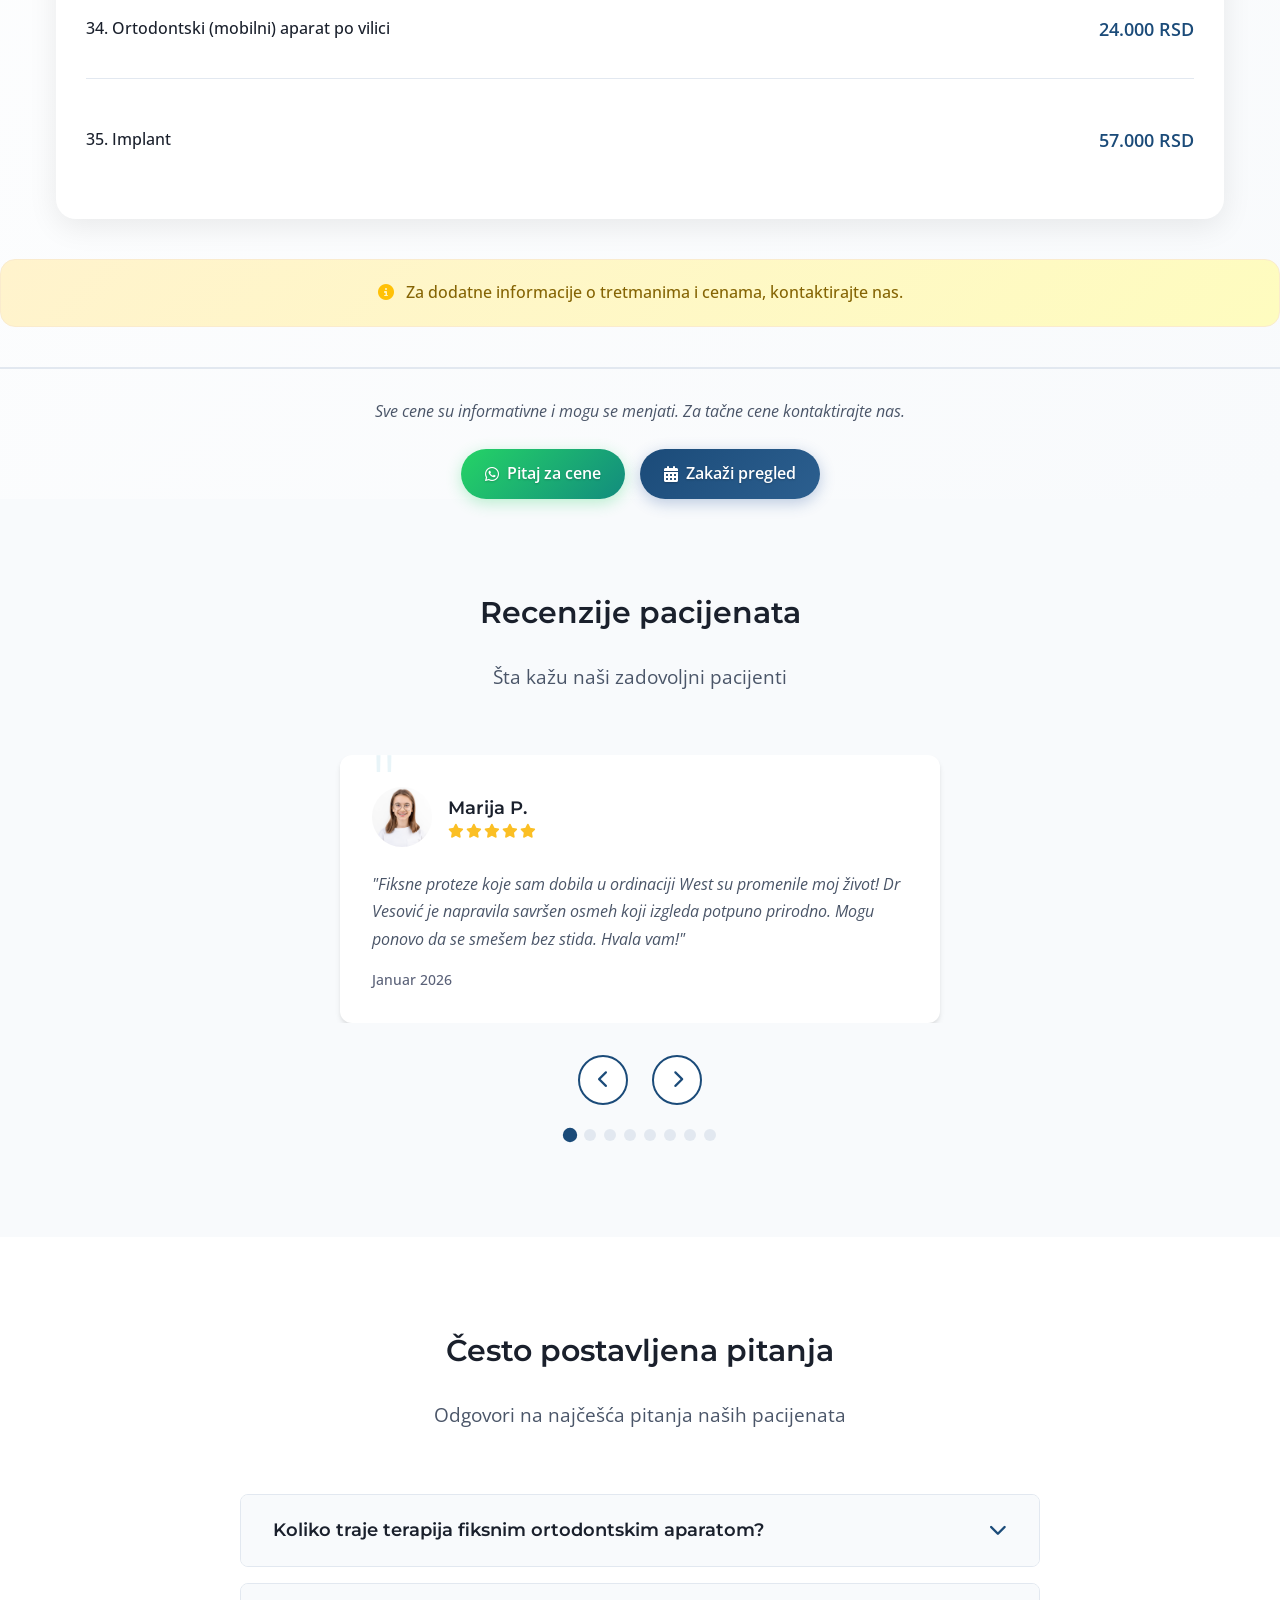
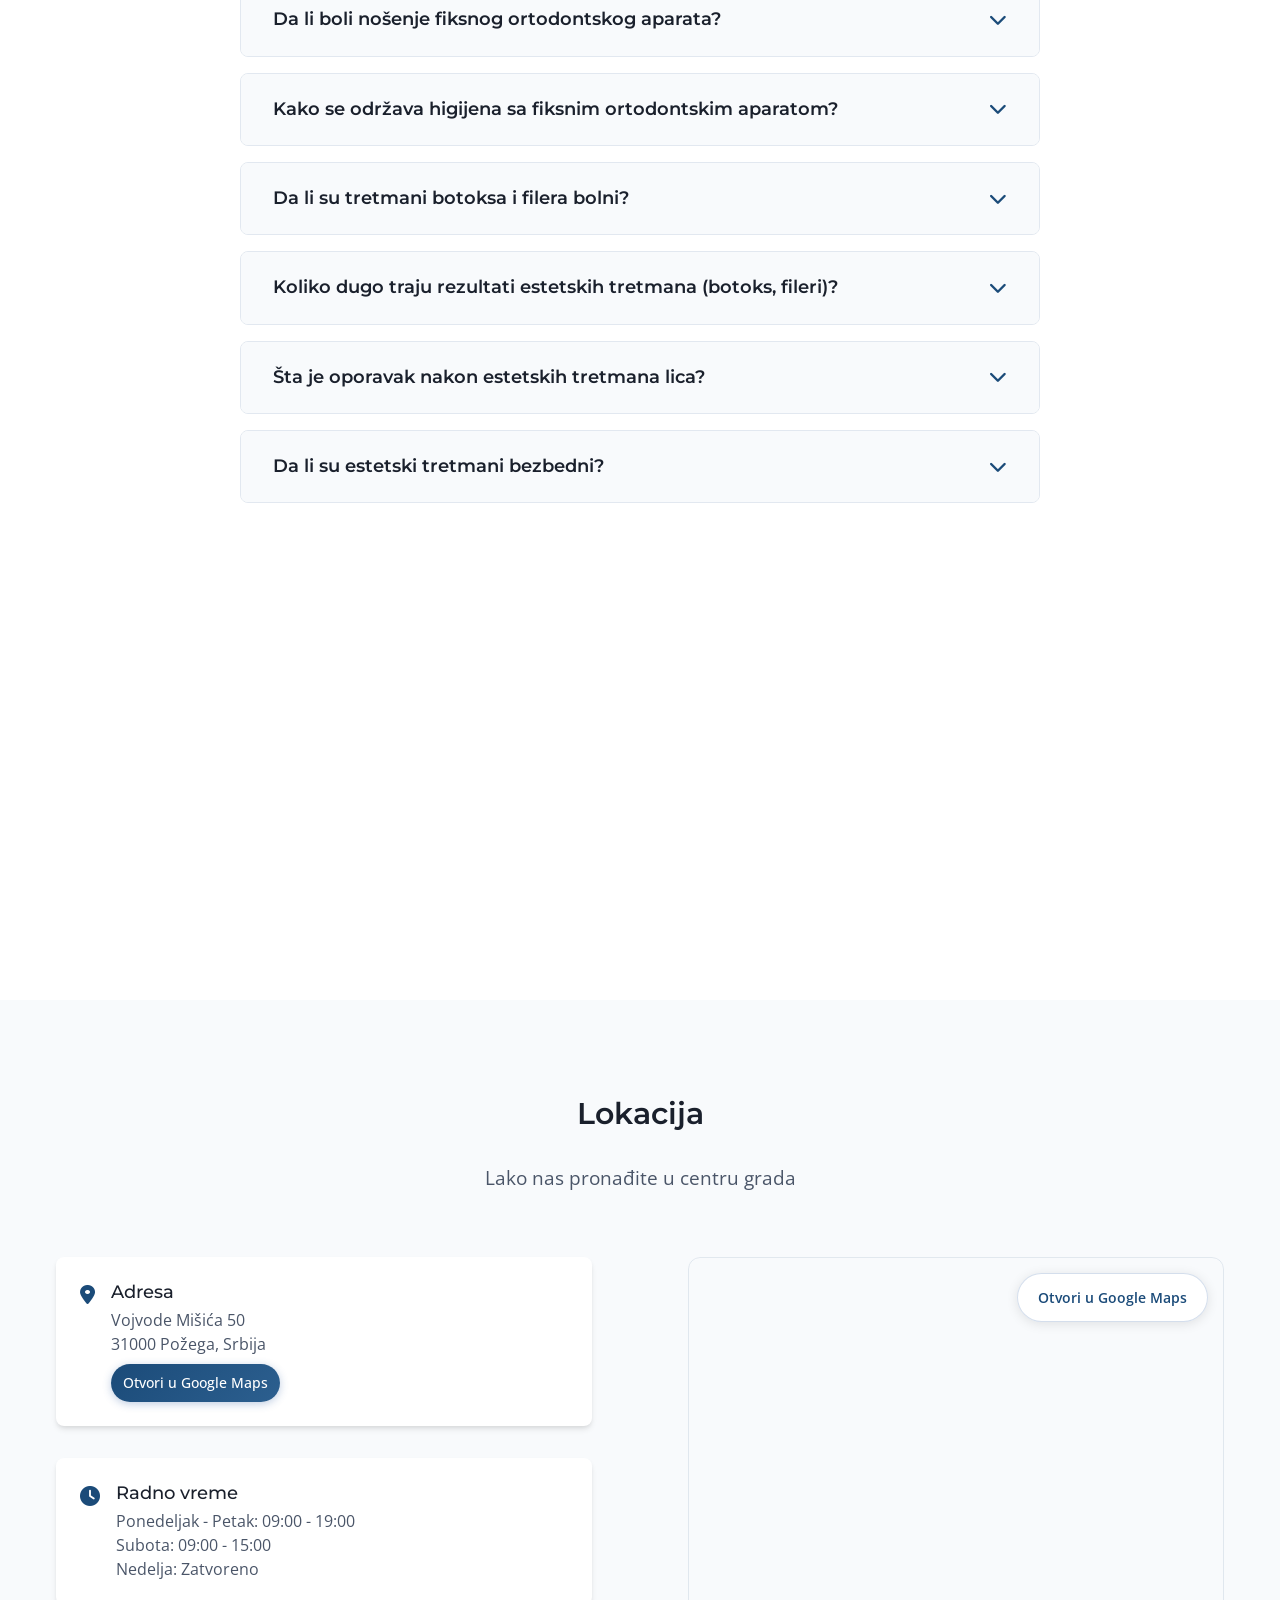
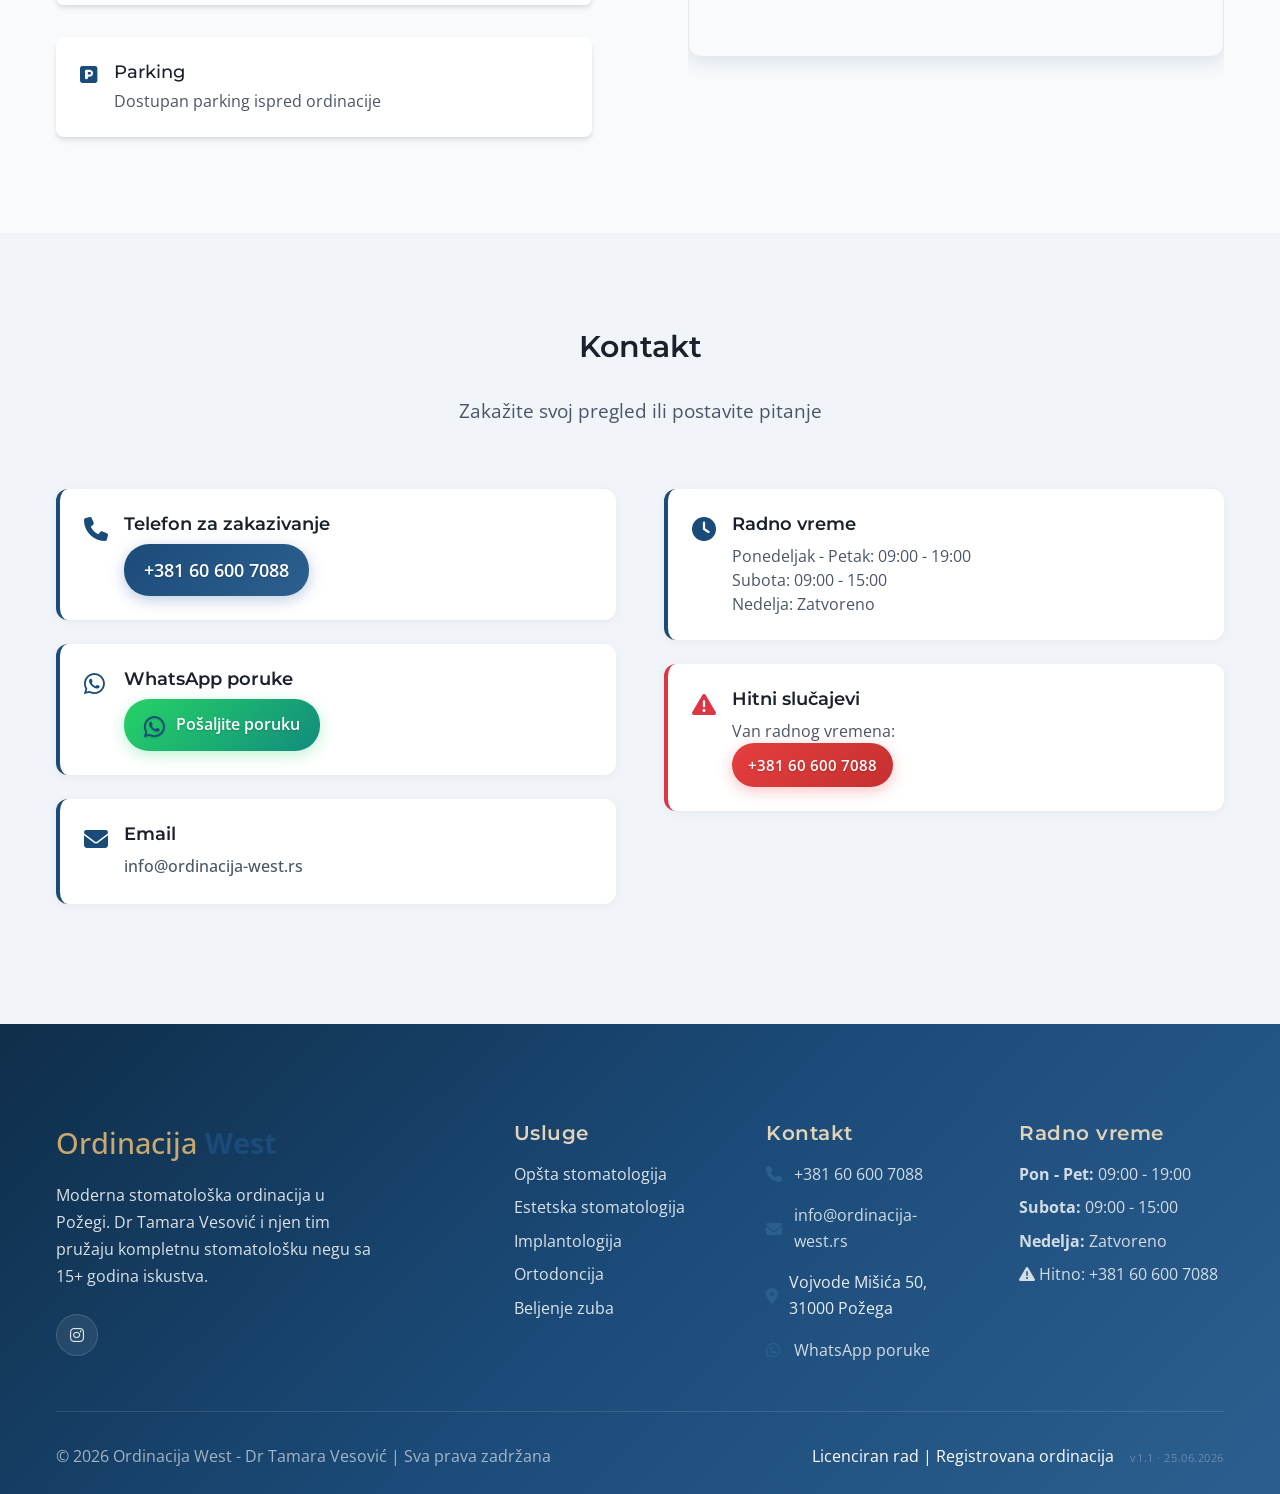
==== commit e37603d2: "Dodaj verziju v1.1 u footer + push na GitHub" ====
--- a/index.html
+++ b/index.html
@@ -1477,6 +1477,7 @@
                 </div>
                 <div class="footer-credentials">
                     <span>Licenciran rad | Registrovana ordinacija</span>
+                    <span class="site-version" title="Verzija sajta">v1.1 · 25.06.2026</span>
                 </div>
             </div>
         </div>
--- a/style.css
+++ b/style.css
@@ -1979,6 +1979,15 @@
     margin: 0;
 }
 
+.site-version {
+    display: inline-block;
+    margin-left: 12px;
+    font-size: 0.7rem;
+    color: rgba(255, 255, 255, 0.3);
+    letter-spacing: 0.05em;
+    vertical-align: middle;
+}
+
 .footer-legal {
     display: flex;
     gap: var(--spacing-lg);
--- a/style.css
+++ b/style.css
@@ -1979,6 +1979,15 @@
     margin: 0;
 }
 
+.site-version {
+    display: inline-block;
+    margin-left: 12px;
+    font-size: 0.7rem;
+    color: rgba(255, 255, 255, 0.3);
+    letter-spacing: 0.05em;
+    vertical-align: middle;
+}
+
 .footer-legal {
     display: flex;
     gap: var(--spacing-lg);
